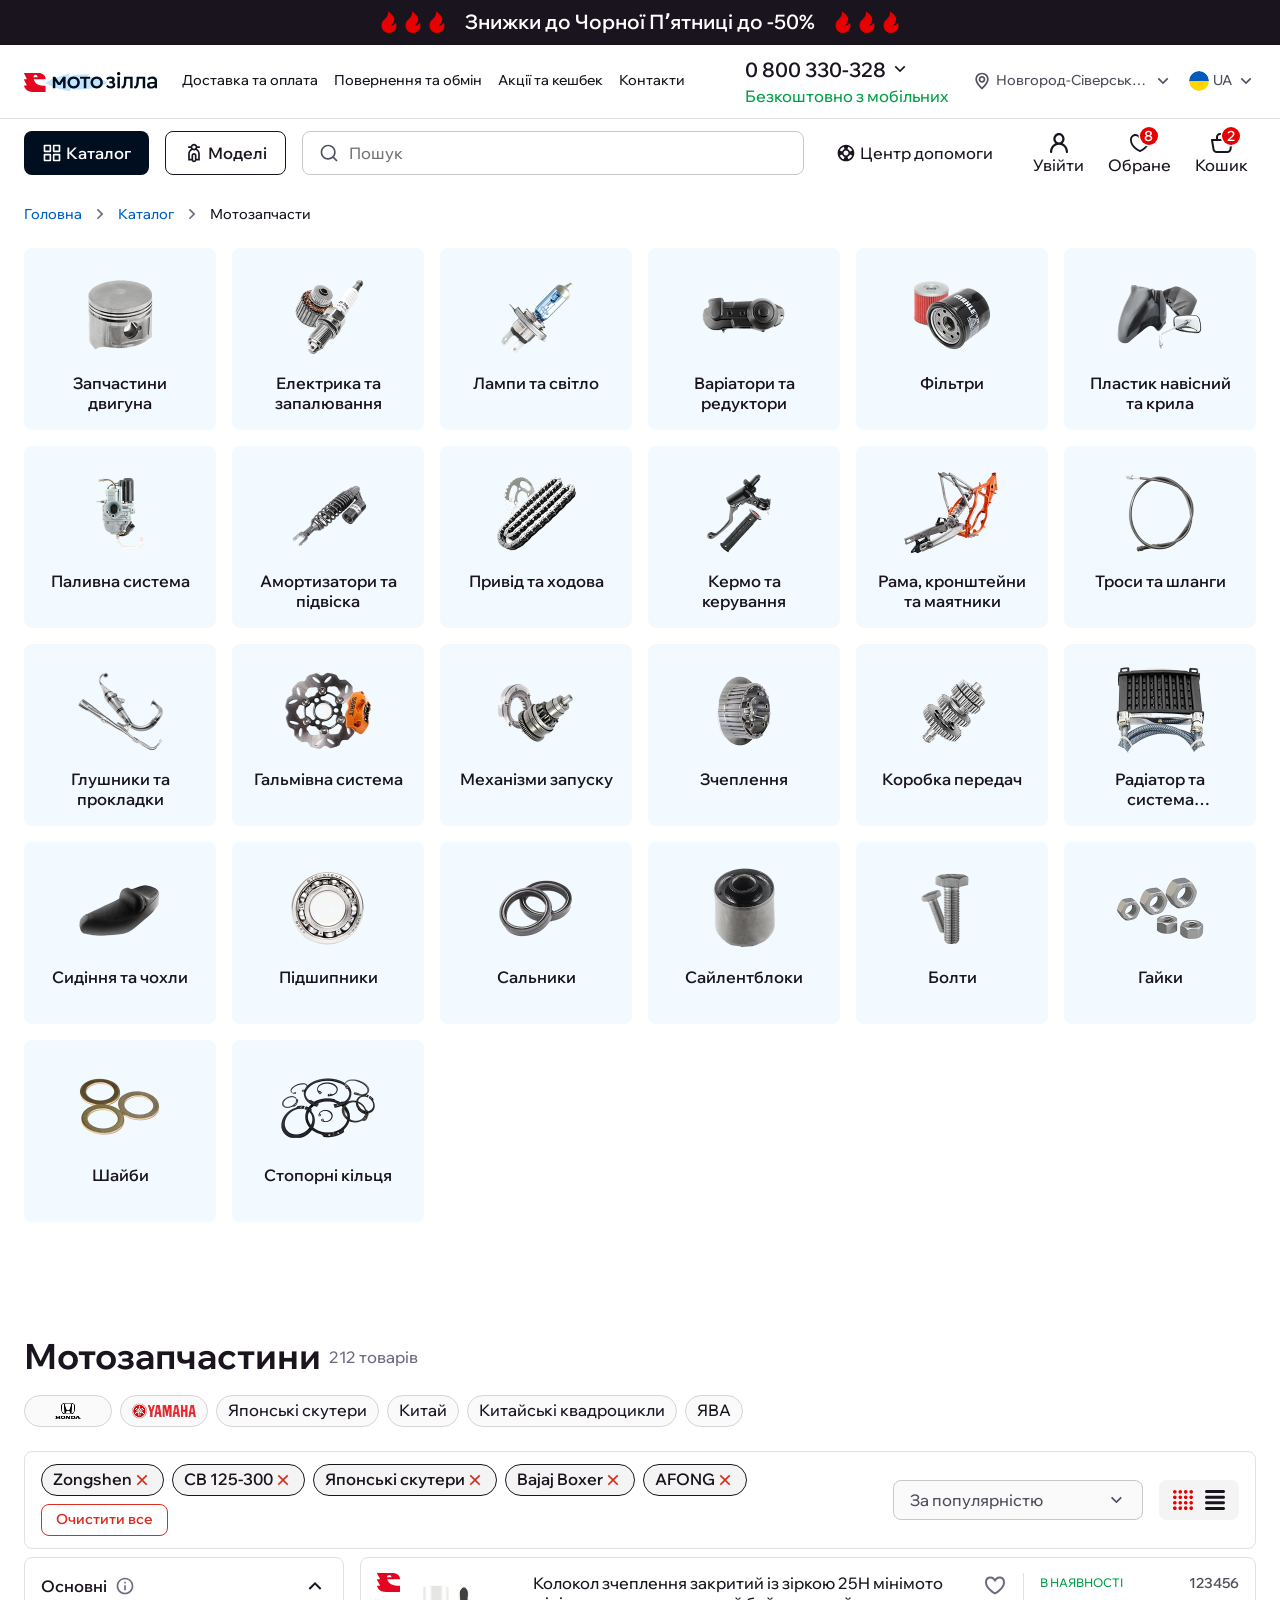
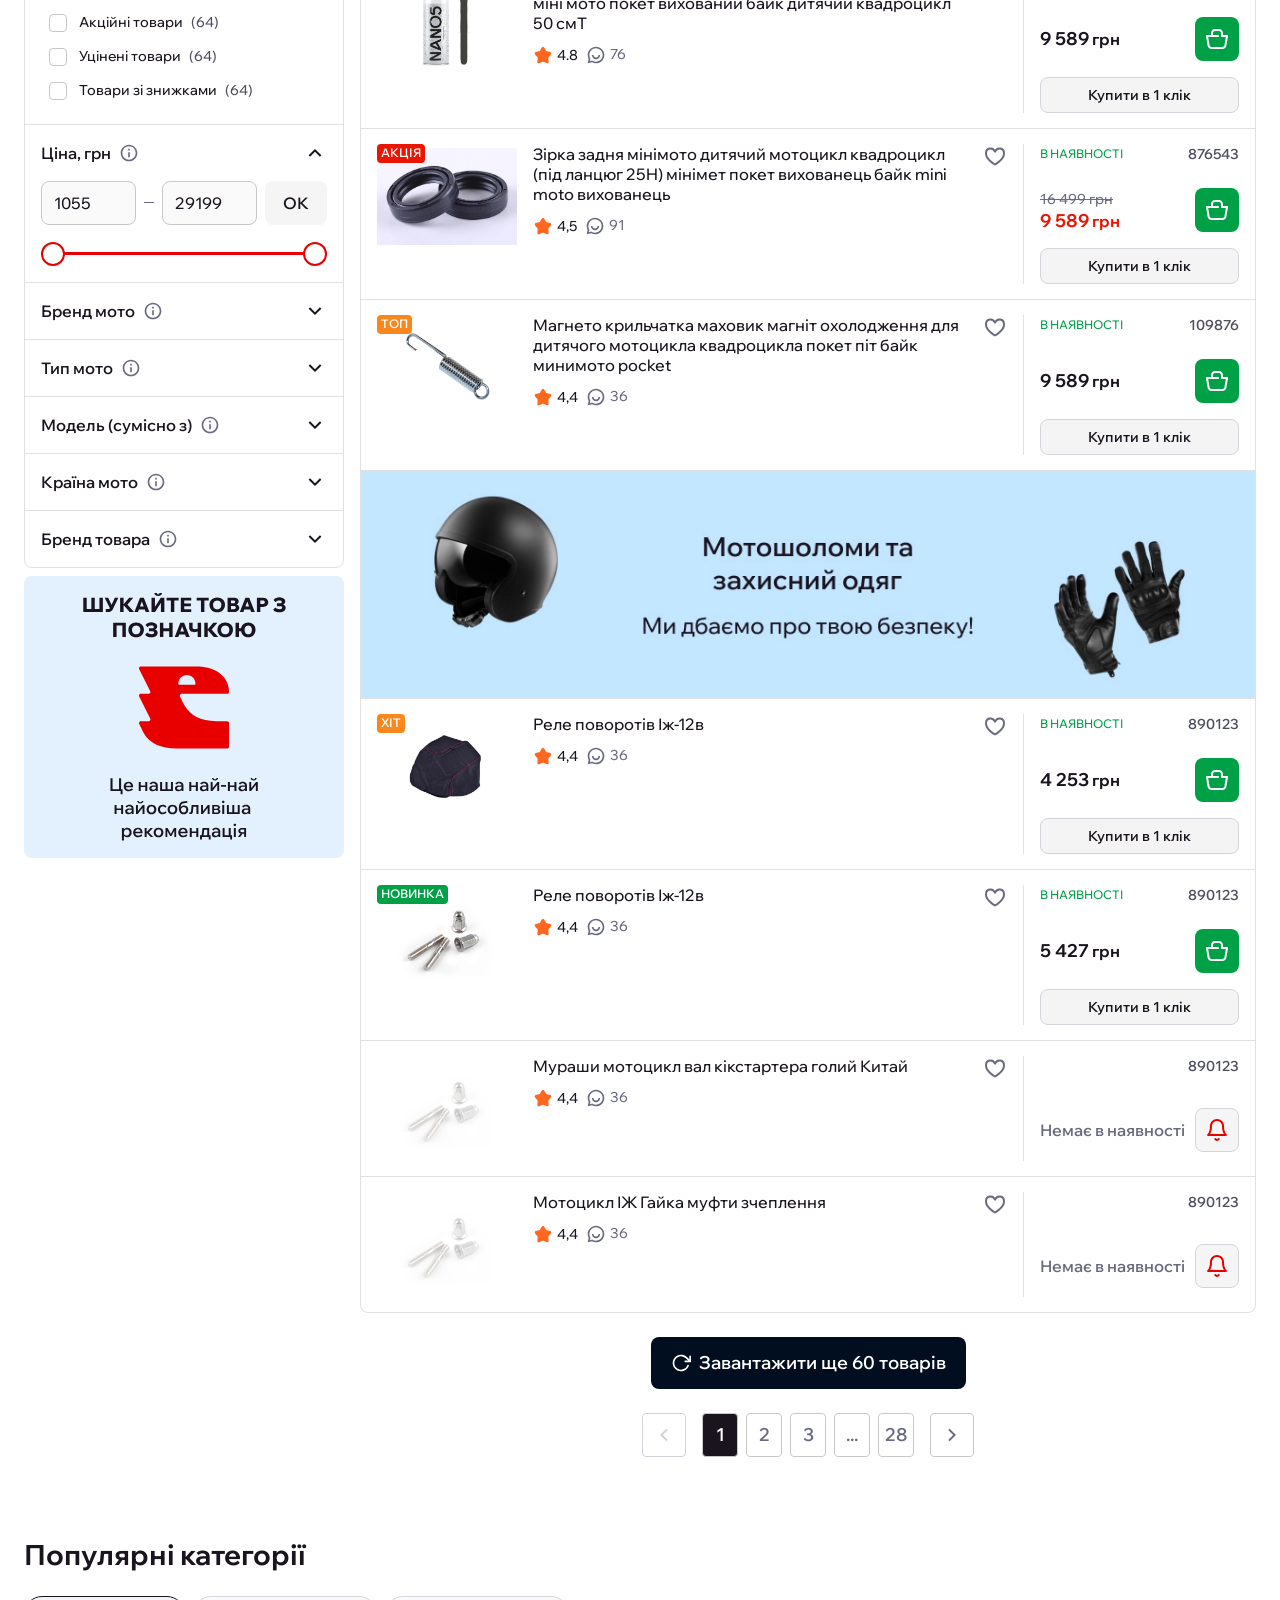
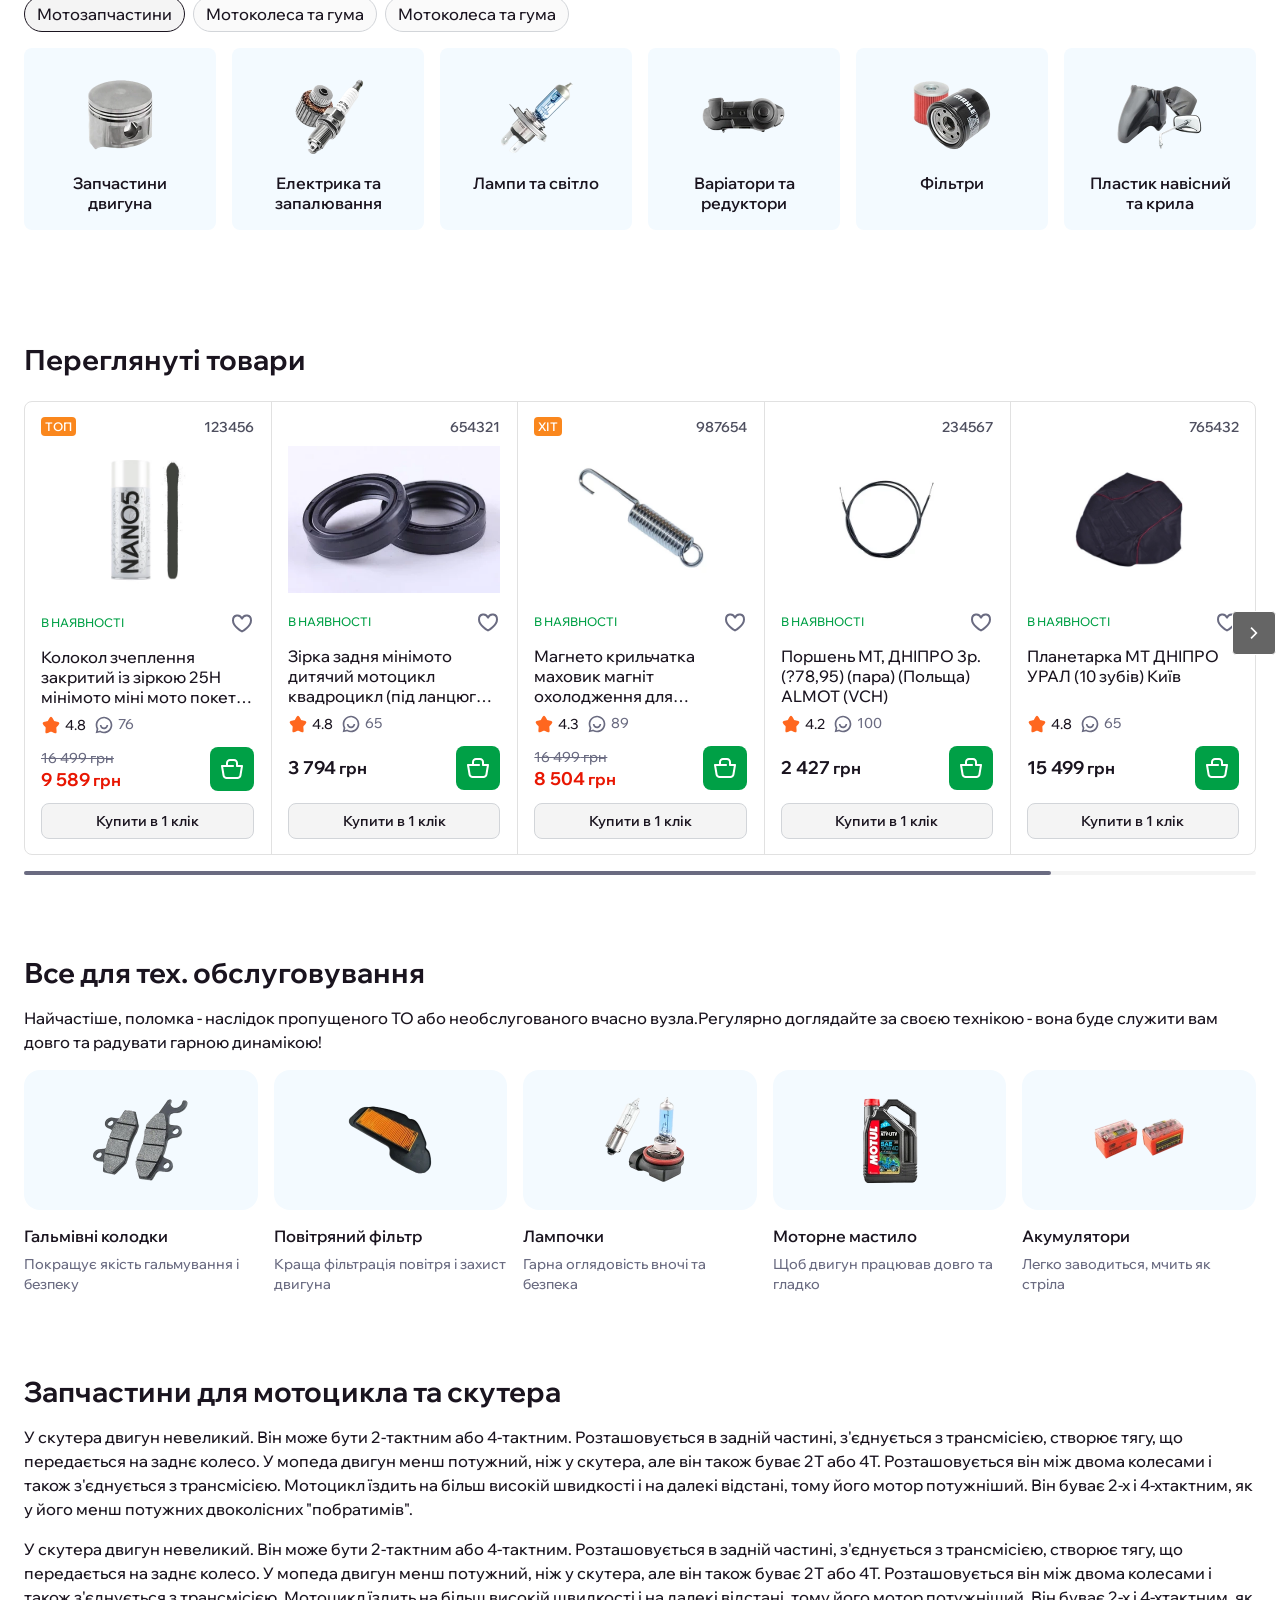
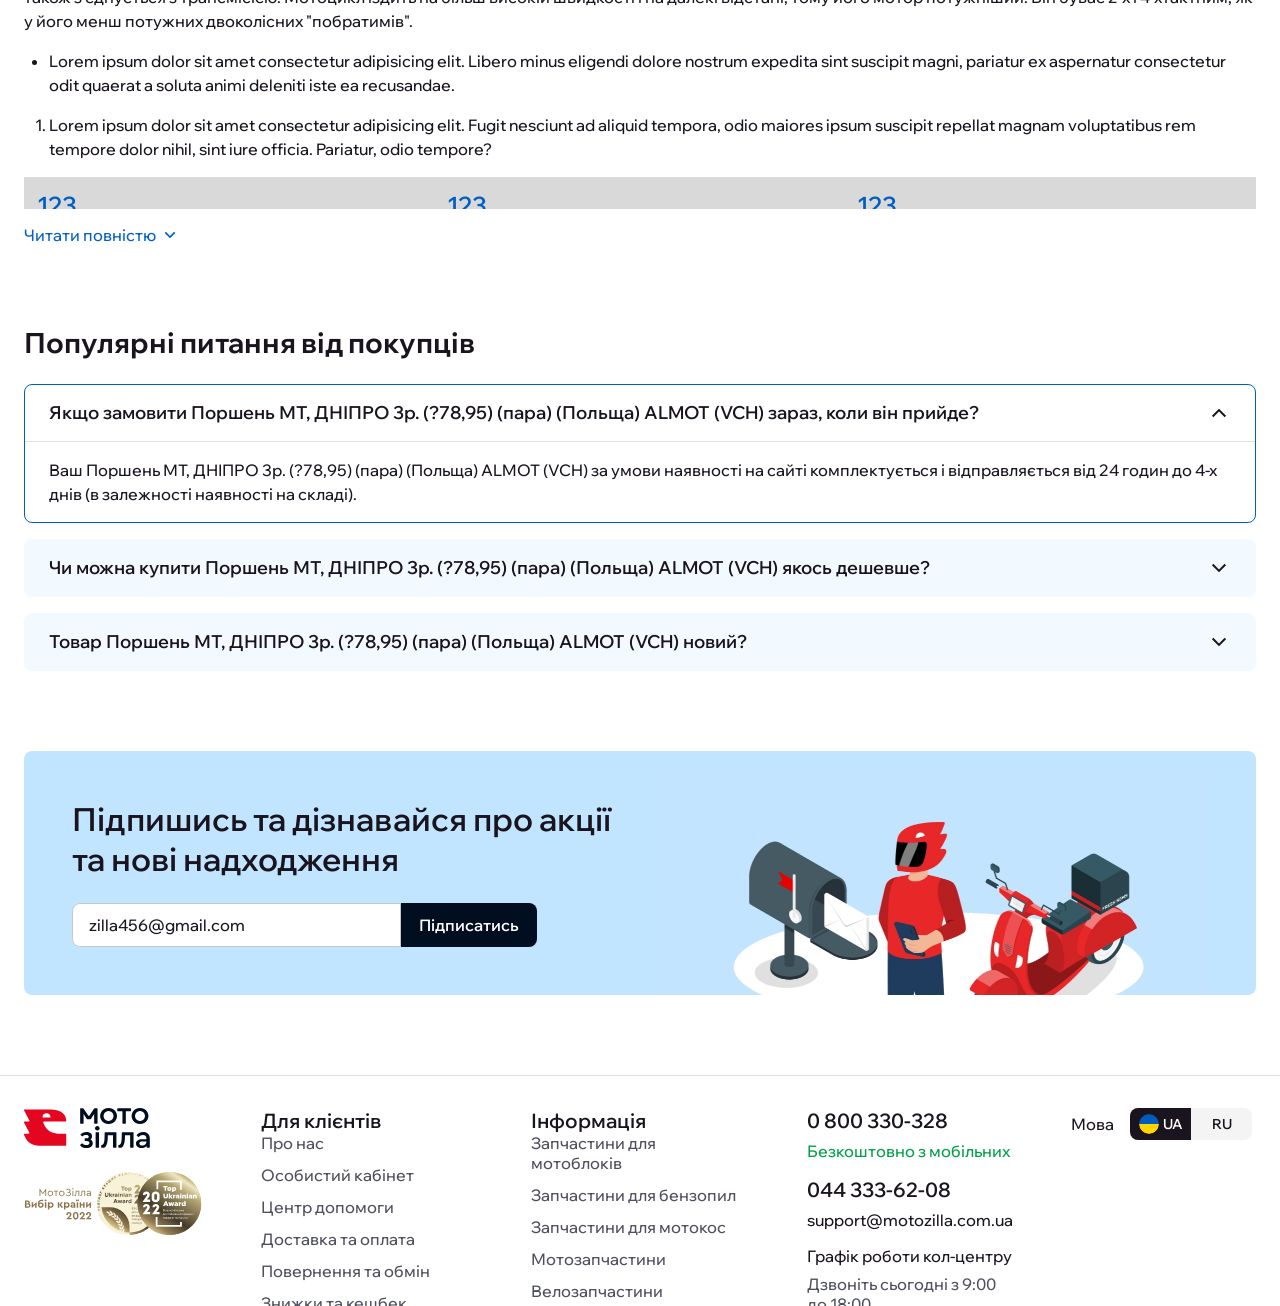
==== catalog-cards-row.html @ 622f04cb "add page catalor and index" ====
<!doctype html>
<html lang="en">
	<head>
		<meta charset="UTF-8">
		<meta name="viewport" content="width=device-width, initial-scale=1.0">
		<link rel="preload" href="./assets/fonts/WixMadeforDisplay-SemiBold.woff2" as="font" type="font/woff2">
		<link rel="preload" href="./assets/fonts/WixMadeforDisplay-Medium.woff2" as="font" type="font/woff2">
		<link rel="preload" href="./assets/fonts/WixMadeforDisplay-Bold.woff2" as="font" type="font/woff2">
		<link rel="shortcut icon" href="./assets/img/favicon.ico">
		<title>catalog</title>
		<script defer src="./js/popper.min.js"></script>
		<script defer src="./js/tippy-bundle.umd.min.js"></script>
		<script defer src="./js/app.min.js?v=1778833277019"></script>
		<link rel="stylesheet" href="./css/app.min.css?v=1778833277019">
	</head>
	<body>
		<div class="wrapper">
			<div class="top-info" style="background-color: #1a141f; color: #fff;">
				<a href="#" class="top-info__link">
					<span class="top-info__icons">
						<svg width="24" height="24" viewbox="0 0 24 24" fill="none" xmlns="http://www.w3.org/2000/svg">
							<path d="M12.0003 23C10.4975 22.9999 9.02934 22.5483 7.78624 21.7037C6.54315 20.8592 5.58244 19.6606 5.02868 18.2635C4.47493 16.8664 4.35367 15.3352 4.68062 13.8683C5.00757 12.4015 5.76766 11.0667 6.86234 10.037C8.20434 8.774 11.5003 6.5 11.0003 1.5C17.0003 5.5 20.0003 9.5 14.0003 15.5C15.0003 15.5 16.5003 15.5 19.0003 13.03C19.2703 13.803 19.5003 14.634 19.5003 15.5C19.5003 17.4891 18.7102 19.3968 17.3036 20.8033C15.8971 22.2098 13.9895 23 12.0003 23Z" fill="#E80000"></path>
						</svg>
						<svg width="24" height="24" viewbox="0 0 24 24" fill="none" xmlns="http://www.w3.org/2000/svg">
							<path d="M12.0003 23C10.4975 22.9999 9.02934 22.5483 7.78624 21.7037C6.54315 20.8592 5.58244 19.6606 5.02868 18.2635C4.47493 16.8664 4.35367 15.3352 4.68062 13.8683C5.00757 12.4015 5.76766 11.0667 6.86234 10.037C8.20434 8.774 11.5003 6.5 11.0003 1.5C17.0003 5.5 20.0003 9.5 14.0003 15.5C15.0003 15.5 16.5003 15.5 19.0003 13.03C19.2703 13.803 19.5003 14.634 19.5003 15.5C19.5003 17.4891 18.7102 19.3968 17.3036 20.8033C15.8971 22.2098 13.9895 23 12.0003 23Z" fill="#E80000"></path>
						</svg>
						<svg width="24" height="24" viewbox="0 0 24 24" fill="none" xmlns="http://www.w3.org/2000/svg">
							<path d="M12.0003 23C10.4975 22.9999 9.02934 22.5483 7.78624 21.7037C6.54315 20.8592 5.58244 19.6606 5.02868 18.2635C4.47493 16.8664 4.35367 15.3352 4.68062 13.8683C5.00757 12.4015 5.76766 11.0667 6.86234 10.037C8.20434 8.774 11.5003 6.5 11.0003 1.5C17.0003 5.5 20.0003 9.5 14.0003 15.5C15.0003 15.5 16.5003 15.5 19.0003 13.03C19.2703 13.803 19.5003 14.634 19.5003 15.5C19.5003 17.4891 18.7102 19.3968 17.3036 20.8033C15.8971 22.2098 13.9895 23 12.0003 23Z" fill="#E80000"></path>
						</svg>
					</span>
					<span>Знижки до Чорної Пʼятниці до -50%</span>
					<span class="top-info__icons top-info__icons--last">
						<svg width="24" height="24" viewbox="0 0 24 24" fill="none" xmlns="http://www.w3.org/2000/svg">
							<path d="M12.0003 23C10.4975 22.9999 9.02934 22.5483 7.78624 21.7037C6.54315 20.8592 5.58244 19.6606 5.02868 18.2635C4.47493 16.8664 4.35367 15.3352 4.68062 13.8683C5.00757 12.4015 5.76766 11.0667 6.86234 10.037C8.20434 8.774 11.5003 6.5 11.0003 1.5C17.0003 5.5 20.0003 9.5 14.0003 15.5C15.0003 15.5 16.5003 15.5 19.0003 13.03C19.2703 13.803 19.5003 14.634 19.5003 15.5C19.5003 17.4891 18.7102 19.3968 17.3036 20.8033C15.8971 22.2098 13.9895 23 12.0003 23Z" fill="#E80000"></path>
						</svg>
						<svg width="24" height="24" viewbox="0 0 24 24" fill="none" xmlns="http://www.w3.org/2000/svg">
							<path d="M12.0003 23C10.4975 22.9999 9.02934 22.5483 7.78624 21.7037C6.54315 20.8592 5.58244 19.6606 5.02868 18.2635C4.47493 16.8664 4.35367 15.3352 4.68062 13.8683C5.00757 12.4015 5.76766 11.0667 6.86234 10.037C8.20434 8.774 11.5003 6.5 11.0003 1.5C17.0003 5.5 20.0003 9.5 14.0003 15.5C15.0003 15.5 16.5003 15.5 19.0003 13.03C19.2703 13.803 19.5003 14.634 19.5003 15.5C19.5003 17.4891 18.7102 19.3968 17.3036 20.8033C15.8971 22.2098 13.9895 23 12.0003 23Z" fill="#E80000"></path>
						</svg>
						<svg width="24" height="24" viewbox="0 0 24 24" fill="none" xmlns="http://www.w3.org/2000/svg">
							<path d="M12.0003 23C10.4975 22.9999 9.02934 22.5483 7.78624 21.7037C6.54315 20.8592 5.58244 19.6606 5.02868 18.2635C4.47493 16.8664 4.35367 15.3352 4.68062 13.8683C5.00757 12.4015 5.76766 11.0667 6.86234 10.037C8.20434 8.774 11.5003 6.5 11.0003 1.5C17.0003 5.5 20.0003 9.5 14.0003 15.5C15.0003 15.5 16.5003 15.5 19.0003 13.03C19.2703 13.803 19.5003 14.634 19.5003 15.5C19.5003 17.4891 18.7102 19.3968 17.3036 20.8033C15.8971 22.2098 13.9895 23 12.0003 23Z" fill="#E80000"></path>
						</svg>
					</span>
				</a>
			</div>
			<header class="header" data-sticky-parent="">
				<div class="header__top">
					<div class="header__container">
						<button type="button" class="header__burger" data-menu="menu" data-menu-click="">
							<svg width="24" height="24" viewbox="0 0 24 24" fill="none" xmlns="http://www.w3.org/2000/svg">
								<path d="M3 4H21V6H3V4ZM3 11H21V13H3V11ZM3 18H21V20H3V18Z" fill="currentColor"></path>
							</svg>
						</button>
						<a href="#" class="header__logo">
							<picture>
								<source srcset="./assets/img/Logo-MZ.svg" media="(max-width: 991.98px)">
								<img src="./assets/img/logo.svg" alt="logo">
							</picture>
						</a>
						<div class="header__menu menu">
							<nav class="menu__body">
								<ul class="menu__list">
									<li class="menu__item">
										<a href="#" class="menu__link">Доставка та оплата</a>
									</li>
									<li class="menu__item">
										<a href="#" class="menu__link">Повернення та обмін</a>
									</li>
									<li class="menu__item">
										<a href="#" class="menu__link">Акції та кешбек</a>
									</li>
									<li class="menu__item">
										<a href="#" class="menu__link">Контакти</a>
									</li>
								</ul>
							</nav>
							<div class="menu__phone phone-block" data-drop-block="">
								<div class="phone-block__top">
									<div class="phone-block__head">
										<a href="tel:0800330328" class="phone-block__phone">
											<span>0 800 330-328</span>
										</a>
										<button type="button" class="phone-block__arrow" data-drop-toggle="">
											<svg width="20" height="20" viewbox="0 0 20 20" fill="none" xmlns="http://www.w3.org/2000/svg">
												<path d="M15.3027 8.03027L9.99902 13.333L4.69531 8.03027L5.87402 6.85156L9.99902 10.9766L14.124 6.85156L15.3027 8.03027Z" fill="currentColor"></path>
											</svg>
										</button>
									</div>
									<div class="phone-block__info">Безкоштовно з мобільних</div>
								</div>
								<div class="phone-block__drop">
									<div class="phone-block__time">
										<span>Дзвоніть сьогодні</span>
										<span>з 9:00 до 18:00</span>
									</div>
									<div class="phone-block__contacts">
										<a href="tel:0443336208" class="phone-block__tel">044 333-62-08</a>
										<a href="mailto:support@motozilla.com.ua" class="phone-block__link">support@motozilla.com.ua</a>
									</div>
								</div>
							</div>
							<div class="menu__actions">
								<button data-fls-popup-link="popup-city" type="button" class="menu__city">
									<span class="menu__city-icon">
										<svg width="20" height="20" viewbox="0 0 20 20" fill="none" xmlns="http://www.w3.org/2000/svg">
											<path d="M10.0007 1.66663C8.23254 1.66663 6.53685 2.36901 5.28661 3.61925C4.03636 4.86949 3.33398 6.56518 3.33398 8.33329C3.33398 12.8333 9.20898 17.9166 9.45898 18.1333C9.60993 18.2624 9.80202 18.3333 10.0007 18.3333C10.1993 18.3333 10.3914 18.2624 10.5423 18.1333C10.834 17.9166 16.6673 12.8333 16.6673 8.33329C16.6673 6.56518 15.9649 4.86949 14.7147 3.61925C13.4645 2.36901 11.7688 1.66663 10.0007 1.66663ZM10.0007 16.375C8.22565 14.7083 5.00065 11.1166 5.00065 8.33329C5.00065 7.00721 5.52744 5.73544 6.46512 4.79776C7.4028 3.86008 8.67457 3.33329 10.0007 3.33329C11.3267 3.33329 12.5985 3.86008 13.5362 4.79776C14.4739 5.73544 15.0007 7.00721 15.0007 8.33329C15.0007 11.1166 11.7757 14.7166 10.0007 16.375ZM10.0007 4.99996C9.34138 4.99996 8.69691 5.19546 8.14875 5.56173C7.60059 5.928 7.17334 6.44859 6.92105 7.05768C6.66876 7.66677 6.60275 8.33699 6.73137 8.98359C6.85998 9.6302 7.17745 10.2241 7.64363 10.6903C8.1098 11.1565 8.70375 11.474 9.35035 11.6026C9.99695 11.7312 10.6672 11.6652 11.2763 11.4129C11.8853 11.1606 12.4059 10.7334 12.7722 10.1852C13.1385 9.63703 13.334 8.99256 13.334 8.33329C13.334 7.44924 12.9828 6.60139 12.3577 5.97627C11.7326 5.35115 10.8847 4.99996 10.0007 4.99996ZM10.0007 9.99996C9.67102 9.99996 9.34878 9.90221 9.0747 9.71908C8.80062 9.53594 8.587 9.27564 8.46085 8.9711C8.33471 8.66655 8.3017 8.33144 8.36601 8.00814C8.43032 7.68484 8.58905 7.38787 8.82214 7.15478C9.05523 6.92169 9.3522 6.76296 9.6755 6.69865C9.9988 6.63434 10.3339 6.66735 10.6385 6.79349C10.943 6.91964 11.2033 7.13326 11.3864 7.40734C11.5696 7.68142 11.6673 8.00366 11.6673 8.33329C11.6673 8.77532 11.4917 9.19924 11.1792 9.5118C10.8666 9.82436 10.4427 9.99996 10.0007 9.99996Z" fill="currentColor"></path>
										</svg>
									</span>
									<span class="menu__city-name">Новгород-Сіверський</span>
									<span class="menu__city-arrow">
										<svg width="20" height="20" viewbox="0 0 20 20" fill="none" xmlns="http://www.w3.org/2000/svg">
											<path d="M15.3027 8.03027L9.99902 13.333L4.69531 8.03027L5.87402 6.85156L9.99902 10.9766L14.124 6.85156L15.3027 8.03027Z" fill="currentColor"></path>
										</svg>
									</span>
								</button>
								<div class="menu__lang lang-drop" data-drop-block="">
									<button type="button" class="lang-drop__current" data-drop-toggle="">
										<span class="lang-drop__current-icon">
											<img src="./assets/img/icons/ua.svg" alt="Image" loading="lazy">
										</span>
										<span class="lang-drop__current-text">UA</span>
										<span class="lang-drop__current-arrow">
											<svg width="20" height="20" viewbox="0 0 20 20" fill="none" xmlns="http://www.w3.org/2000/svg">
												<path d="M15.3027 8.03027L9.99902 13.333L4.69531 8.03027L5.87402 6.85156L9.99902 10.9766L14.124 6.85156L15.3027 8.03027Z" fill="currentColor"></path>
											</svg>
										</span>
									</button>
									<div class="lang-drop__list">
										<span class="lang-drop__link">UA</span>
										<a href="#" class="lang-drop__link">RU</a>
									</div>
								</div>
							</div>
						</div>
						<button data-fls-popup-link="popup-help" type="button" class="header__communication">
							<svg width="24" height="24" viewbox="0 0 24 24" fill="none" xmlns="http://www.w3.org/2000/svg">
								<path d="M9.366 10.682C10.3043 12.3305 11.6695 13.6957 13.318 14.634L14.202 13.396C14.3442 13.1969 14.5544 13.0569 14.7928 13.0023C15.0313 12.9478 15.2814 12.9825 15.496 13.1C16.9103 13.8729 18.4722 14.3378 20.079 14.464C20.3298 14.4839 20.5638 14.5975 20.7345 14.7823C20.9052 14.9671 21 15.2094 21 15.461V19.923C21.0001 20.1706 20.9083 20.4094 20.7424 20.5932C20.5765 20.777 20.3483 20.8927 20.102 20.918C19.572 20.973 19.038 21 18.5 21C9.94 21 3 14.06 3 5.5C3 4.962 3.027 4.428 3.082 3.898C3.10725 3.6517 3.22298 3.42352 3.40679 3.25763C3.5906 3.09175 3.82941 2.99995 4.077 3H8.539C8.79056 2.99997 9.0329 3.09475 9.21768 3.26545C9.40247 3.43615 9.51613 3.67022 9.536 3.921C9.66222 5.52779 10.1271 7.08968 10.9 8.504C11.0175 8.71856 11.0522 8.96874 10.9977 9.2072C10.9431 9.44565 10.8031 9.65584 10.604 9.798L9.366 10.682V10.682ZM6.844 10.025L8.744 8.668C8.20478 7.50409 7.83535 6.26884 7.647 5H5.01C5.004 5.166 5.001 5.333 5.001 5.5C5 12.956 11.044 19 18.5 19C18.667 19 18.834 18.997 19 18.99V16.353C17.7312 16.1646 16.4959 15.7952 15.332 15.256L13.975 17.156C13.4287 16.9437 12.898 16.6931 12.387 16.406L12.329 16.373C10.3676 15.2567 8.74328 13.6324 7.627 11.671L7.594 11.613C7.30691 11.102 7.05628 10.5713 6.844 10.025V10.025Z" fill="currentColor"></path>
							</svg>
						</button>
					</div>
				</div>
				<div class="header__body" data-sticky-block="" data-sticky-class="header-sticky" data-header-offset="">
					<div class="header__container">
						<div class="header__btns">
							<button type="button" class="header__catalog" data-menu="catalog" data-menu-click="">
								<svg width="20" height="20" viewbox="0 0 20 20" fill="none" xmlns="http://www.w3.org/2000/svg">
									<path fill-rule="evenodd" clip-rule="evenodd" d="M2.49935 1.66663C2.03911 1.66663 1.66602 2.03972 1.66602 2.49996V8.33329C1.66602 8.79353 2.03911 9.16663 2.49935 9.16663H8.33268C8.79292 9.16663 9.16602 8.79353 9.16602 8.33329V2.49996C9.16602 2.03972 8.79292 1.66663 8.33268 1.66663H2.49935ZM3.33268 7.49996V3.33329H7.49935V7.49996H3.33268ZM11.666 1.66663C11.2058 1.66663 10.8327 2.03972 10.8327 2.49996V8.33329C10.8327 8.79353 11.2058 9.16663 11.666 9.16663H17.4993C17.9596 9.16663 18.3327 8.79353 18.3327 8.33329V2.49996C18.3327 2.03972 17.9596 1.66663 17.4993 1.66663H11.666ZM12.4993 7.49996V3.33329H16.666V7.49996H12.4993ZM10.8327 11.6666C10.8327 11.2064 11.2058 10.8333 11.666 10.8333H17.4993C17.9596 10.8333 18.3327 11.2064 18.3327 11.6666V17.5C18.3327 17.9602 17.9596 18.3333 17.4993 18.3333H11.666C11.2058 18.3333 10.8327 17.9602 10.8327 17.5V11.6666ZM12.4993 12.5V16.6666H16.666V12.5H12.4993ZM2.49935 10.8333C2.03911 10.8333 1.66602 11.2064 1.66602 11.6666V17.5C1.66602 17.9602 2.03911 18.3333 2.49935 18.3333H8.33268C8.79292 18.3333 9.16602 17.9602 9.16602 17.5V11.6666C9.16602 11.2064 8.79292 10.8333 8.33268 10.8333H2.49935ZM3.33268 16.6666V12.5H7.49935V16.6666H3.33268Z" fill="currentColor"></path>
								</svg>
								<span>Каталог</span>
							</button>
							<button type="button" class="header__models" data-menu="models" data-menu-click="">
								<svg width="20" height="20" viewbox="0 0 20 20" fill="none" xmlns="http://www.w3.org/2000/svg">
									<path d="M12.916 5.78087C13.8031 6.29272 14.5397 7.02917 15.0517 7.91612C15.5637 8.80307 15.8331 9.80924 15.8327 10.8334V17.5H12.3577C12.1855 17.988 11.8662 18.4105 11.4438 18.7094C11.0215 19.0082 10.5168 19.1687 9.99935 19.1687C9.48192 19.1687 8.97723 19.0082 8.55485 18.7094C8.13247 18.4105 7.81318 17.988 7.64102 17.5H4.16602V10.8334C4.16564 9.80924 4.43501 8.80307 4.94703 7.91612C5.45904 7.02917 6.19563 6.29272 7.08268 5.78087C6.94575 5.53493 6.84074 5.27254 6.77018 5.00004H4.16602V3.33337H6.77102C6.95638 2.61817 7.37399 1.98477 7.9583 1.5326C8.5426 1.08043 9.26052 0.835083 9.99935 0.835083C10.7382 0.835083 11.4561 1.08043 12.0404 1.5326C12.6247 1.98477 13.0423 2.61817 13.2277 3.33337H15.8327V5.00004H13.2277C13.1568 5.27504 13.051 5.53754 12.9169 5.78087H12.916ZM11.7052 7.03087C11.206 7.3292 10.6227 7.50004 9.99935 7.50004C9.39875 7.50094 8.80918 7.33879 8.29352 7.03087C7.56039 7.35996 6.93804 7.89399 6.50144 8.56863C6.06483 9.24328 5.83259 10.0298 5.83268 10.8334V15.8334H7.49935V12.5C7.49935 11.837 7.76274 11.2011 8.23158 10.7323C8.70042 10.2634 9.33631 10 9.99935 10C10.6624 10 11.2983 10.2634 11.7671 10.7323C12.236 11.2011 12.4993 11.837 12.4993 12.5V15.8334H14.166V10.8334C14.1661 10.0298 13.9339 9.24328 13.4973 8.56863C13.0607 7.89399 12.4383 7.35996 11.7052 7.03087ZM9.99935 11.6667C9.77834 11.6667 9.56637 11.7545 9.41009 11.9108C9.25381 12.0671 9.16602 12.279 9.16602 12.5V16.6667C9.16602 16.8877 9.25381 17.0997 9.41009 17.256C9.56637 17.4122 9.77834 17.5 9.99935 17.5C10.2204 17.5 10.4323 17.4122 10.5886 17.256C10.7449 17.0997 10.8327 16.8877 10.8327 16.6667V12.5C10.8327 12.279 10.7449 12.0671 10.5886 11.9108C10.4323 11.7545 10.2204 11.6667 9.99935 11.6667ZM9.99935 5.83337C10.4414 5.83337 10.8653 5.65778 11.1779 5.34521C11.4904 5.03265 11.666 4.60873 11.666 4.1667C11.666 3.72468 11.4904 3.30075 11.1779 2.98819C10.8653 2.67563 10.4414 2.50004 9.99935 2.50004C9.55732 2.50004 9.1334 2.67563 8.82084 2.98819C8.50828 3.30075 8.33268 3.72468 8.33268 4.1667C8.33268 4.60873 8.50828 5.03265 8.82084 5.34521C9.1334 5.65778 9.55732 5.83337 9.99935 5.83337Z" fill="currentColor"></path>
								</svg>
								<span>Моделі</span>
							</button>
						</div>
						<div class="header__search">
							<input autocomplete="off" type="text" name="search" placeholder="Пошук" class="header__search-input">
						</div>
						<a href="#" class="header__help">
							<svg width="20" height="20" viewbox="0 0 20 20" fill="none" xmlns="http://www.w3.org/2000/svg">
								<path d="M9.99935 1.66663C5.39935 1.66663 1.66602 5.39996 1.66602 9.99996C1.66602 14.6 5.39935 18.3333 9.99935 18.3333C14.5993 18.3333 18.3327 14.6 18.3327 9.99996C18.3327 5.39996 14.5993 1.66663 9.99935 1.66663ZM16.216 7.59996L13.8993 8.55829C13.6906 7.99673 13.3628 7.48699 12.9385 7.06408C12.5141 6.64117 12.0033 6.31511 11.441 6.10829L12.3993 3.79163C14.1493 4.45829 15.541 5.84996 16.216 7.59996ZM9.99935 12.5C8.61602 12.5 7.49935 11.3833 7.49935 9.99996C7.49935 8.61663 8.61602 7.49996 9.99935 7.49996C11.3827 7.49996 12.4993 8.61663 12.4993 9.99996C12.4993 11.3833 11.3827 12.5 9.99935 12.5ZM7.60768 3.78329L8.58268 6.09996C8.01378 6.30728 7.4969 6.63611 7.06802 7.06355C6.63915 7.49098 6.30858 8.00675 6.09935 8.57496L3.78268 7.60829C4.11684 6.73842 4.62999 5.94844 5.28891 5.28952C5.94783 4.6306 6.73781 4.11745 7.60768 3.78329ZM3.78268 12.3916L6.09935 11.4333C6.30713 12 6.63632 12.5144 7.06386 12.9405C7.49139 13.3666 8.00693 13.6941 8.57435 13.9L7.59935 16.2166C6.73133 15.8809 5.94325 15.3672 5.28589 14.7084C4.62853 14.0496 4.11647 13.2604 3.78268 12.3916ZM12.3993 16.2166L11.441 13.9C12.0059 13.6907 12.5184 13.3608 12.943 12.9334C13.3675 12.506 13.6939 11.9913 13.8993 11.425L16.216 12.4C15.8808 13.2669 15.3681 14.0542 14.7108 14.7114C14.0536 15.3687 13.2663 15.8814 12.3993 16.2166Z" fill="currentColor"></path>
							</svg>
							<span>Центр допомоги</span>
						</a>
						<div class="header__actions">
							<button data-fls-popup-link="popup-login" type="button" class="header__action">
								<span class="header__action-icon">
									<svg width="24" height="24" viewbox="0 0 24 24" fill="none" xmlns="http://www.w3.org/2000/svg">
										<path d="M15.6563 12.2588C16.2565 11.7155 16.738 11.0434 17.068 10.2883C17.398 9.53313 17.5688 8.7126 17.5688 7.88235C17.5688 6.32226 16.9761 4.82606 15.9212 3.7229C14.8663 2.61975 13.4356 2 11.9438 2C10.4519 2 9.02117 2.61975 7.96627 3.7229C6.91138 4.82606 6.31875 6.32226 6.31875 7.88235C6.3257 8.71716 6.50524 9.54051 6.84506 10.2959C7.18489 11.0514 7.67695 11.721 8.2875 12.2588C6.71266 13.0046 5.37652 14.2089 4.43885 15.7277C3.50118 17.2465 3.00166 19.0157 3 20.8235C3 21.1355 3.11853 21.4348 3.3295 21.6554C3.54048 21.8761 3.82663 22 4.125 22C4.42337 22 4.70952 21.8761 4.9205 21.6554C5.13147 21.4348 5.25 21.1355 5.25 20.8235C5.25 18.9514 5.96116 17.156 7.22703 15.8322C8.4929 14.5084 10.2098 13.7647 12 13.7647C13.7902 13.7647 15.5071 14.5084 16.773 15.8322C18.0388 17.156 18.75 18.9514 18.75 20.8235C18.75 21.1355 18.8685 21.4348 19.0795 21.6554C19.2905 21.8761 19.5766 22 19.875 22C20.1734 22 20.4595 21.8761 20.6705 21.6554C20.8815 21.4348 21 21.1355 21 20.8235C20.9935 19.0092 20.4856 17.2355 19.5375 15.716C18.5895 14.1965 17.2416 12.9959 15.6563 12.2588ZM11.9438 11.4118C11.2762 11.4118 10.6237 11.2048 10.0687 10.817C9.51368 10.4291 9.0811 9.87792 8.82566 9.233C8.57021 8.58809 8.50337 7.87844 8.6336 7.1938C8.76382 6.50916 9.08526 5.88028 9.55726 5.38668C10.0293 4.89309 10.6306 4.55694 11.2853 4.42076C11.94 4.28457 12.6186 4.35447 13.2353 4.6216C13.852 4.88873 14.3791 5.34111 14.75 5.92152C15.1208 6.50193 15.3188 7.1843 15.3188 7.88235C15.3188 8.81841 14.9632 9.71613 14.3302 10.378C13.6973 11.0399 12.8389 11.4118 11.9438 11.4118Z" fill="currentColor"></path>
									</svg>
								</span>
								<span class="header__action-text">Увійти</span>
							</button>
							<button data-fls-popup-link="popup-fav-empty" type="button" class="header__action">
								<span class="header__action-icon">
									<svg width="24" height="24" viewbox="0 0 24 24" fill="none" xmlns="http://www.w3.org/2000/svg">
										<path d="M16.5459 3C17.9924 3.00012 19.3795 3.59915 20.4023 4.66504C21.4252 5.73103 22 7.17705 22 8.68457C21.9999 12.8983 19.4723 15.9835 17.1133 17.9492C15.7765 19.055 14.3181 19.9908 12.7686 20.7363C12.2749 20.9722 12.1027 21 12 21C11.7128 20.9811 11.4912 20.8604 11.2295 20.7363C9.67922 19.9913 8.21974 19.0556 6.88281 17.9492C4.52472 15.9835 2.00014 12.8992 2 8.68457C2 7.17705 2.57477 5.73103 3.59766 4.66504C4.62048 3.59915 6.00763 3.00012 7.4541 3C8.34232 3.00241 9.21771 3.22458 10.0078 3.64746C10.7978 4.07031 11.4807 4.68179 12 5.43262C12.5193 4.68179 13.2022 4.07031 13.9922 3.64746C14.7823 3.22458 15.6577 3.00241 16.5459 3ZM16.5459 4.89453C14.7668 4.89453 13.2252 6.21771 12.8906 7.92676C12.8488 8.14073 12.7374 8.33349 12.5752 8.47168C12.4129 8.60984 12.2096 8.68555 12 8.68555C11.7904 8.68555 11.5871 8.60984 11.4248 8.47168C11.2626 8.33349 11.1512 8.14073 11.1094 7.92676C10.7748 6.21771 9.23319 4.89453 7.4541 4.89453C6.48984 4.89465 5.56466 5.29433 4.88281 6.00488C4.20107 6.71551 3.81836 7.6797 3.81836 8.68457C3.8185 12.0494 5.83506 14.649 8.01953 16.4717C9.24394 17.4836 10.5803 18.3389 12 19.0195C13.4189 18.3382 14.7553 17.4832 15.9795 16.4717C18.1639 14.6471 20.1815 12.0484 20.1816 8.68457C20.1816 7.6797 19.7989 6.71551 19.1172 6.00488C18.4353 5.29433 17.5102 4.89465 16.5459 4.89453Z" fill="currentColor"></path>
									</svg>
									<span class="header__action-count">8</span>
								</span>
								<span class="header__action-text">Обране</span>
							</button>
							<button data-fls-popup-link="popup-cart" type="button" class="header__action">
								<span class="header__action-icon">
									<svg width="24" height="24" viewbox="0 0 24 24" fill="none" xmlns="http://www.w3.org/2000/svg">
										<path d="M5.99984 6C5.99984 4.93913 6.42126 3.92172 7.17141 3.17157C7.92156 2.42143 8.93897 2 9.99984 2H13.9998C15.0607 2 16.0781 2.42143 16.8283 3.17157C17.5784 3.92172 17.9998 4.93913 17.9998 6V8H21.9998C22.145 8.00007 22.2884 8.03174 22.4201 8.09281C22.5518 8.15388 22.6686 8.24288 22.7624 8.35365C22.8562 8.46441 22.9248 8.59427 22.9634 8.73421C23.002 8.87415 23.0096 9.02081 22.9858 9.164L21.4038 18.658C21.2481 19.5916 20.7664 20.4398 20.0442 21.0517C19.3221 21.6636 18.4064 21.9996 17.4598 22H6.53984C5.59313 21.9999 4.67716 21.664 3.95481 21.052C3.23246 20.4401 2.75057 19.5918 2.59484 18.658L1.01384 9.164C0.990031 9.02081 0.997685 8.87415 1.03627 8.73421C1.07485 8.59427 1.14344 8.46441 1.23726 8.35365C1.33108 8.24288 1.4479 8.15388 1.57959 8.09281C1.71127 8.03174 1.85468 8.00007 1.99984 8H5.99984V6ZM7.99984 8H12.9998C13.2651 8 13.5194 8.10536 13.7069 8.29289C13.8945 8.48043 13.9998 8.73478 13.9998 9C13.9998 9.26522 13.8945 9.51957 13.7069 9.70711C13.5194 9.89464 13.2651 10 12.9998 10H3.17984L4.56884 18.329C4.64666 18.7957 4.88739 19.2196 5.24825 19.5255C5.60911 19.8315 6.06674 19.9996 6.53984 20H17.4598C17.9331 19.9998 18.391 19.8318 18.752 19.5259C19.1131 19.2199 19.354 18.7958 19.4318 18.329L20.8198 10H16.9998C16.7346 10 16.4803 9.89464 16.2927 9.70711C16.1052 9.51957 15.9998 9.26522 15.9998 9V6C15.9998 5.46957 15.7891 4.96086 15.4141 4.58579C15.039 4.21071 14.5303 4 13.9998 4H9.99984C9.4694 4 8.9607 4.21071 8.58562 4.58579C8.21055 4.96086 7.99984 5.46957 7.99984 6V8Z" fill="currentColor"></path>
									</svg>
									<span class="header__action-count">2</span>
								</span>
								<span class="header__action-text">Кошик</span>
							</button>
						</div>
					</div>
					<div class="menu-catalog" data-submenu-root="" data-menu-target="catalog" data-top-position="">
						<nav class="menu-catalog__container">
							<div class="menu-catalog__inner">
								<!-- Основні категорії -->
								<div class="menu-catalog__block">
									<div class="menu-catalog__head">
										<button type="button" class="menu-catalog__back" data-menu="menu" data-menu-click="">
											<svg width="24" height="24" viewbox="0 0 24 24" fill="none" xmlns="http://www.w3.org/2000/svg">
												<path d="M10.828 12L15.778 16.95L14.364 18.364L8 12L14.364 5.63599L15.778 7.04999L10.828 12Z" fill="currentColor"></path>
											</svg>
										</button>
										<div class="menu-catalog__title">Каталог товарів</div>
										<button type="button" class="menu-catalog__close" data-menu-close="">
											<svg width="24" height="24" viewbox="0 0 24 24" fill="none" xmlns="http://www.w3.org/2000/svg">
												<path d="M12.0007 10.586L16.9507 5.63599L18.3647 7.04999L13.4147 12L18.3647 16.95L16.9507 18.364L12.0007 13.414L7.05072 18.364L5.63672 16.95L10.5867 12L5.63672 7.04999L7.05072 5.63599L12.0007 10.586Z" fill="currentColor"></path>
											</svg>
										</button>
									</div>
									<ul class="menu-catalog__list">
										<li class="menu-catalog__item">
											<a href="#" class="menu-catalog__link" data-submenu-id="cat1">
												<span class="menu-catalog__link-icon">
													<img alt="Image" loading="lazy" src="./assets/img/menu-icons/image-1.webp">
												</span>
												<span>Мотозапчастини</span>
											</a>
										</li>
										<li class="menu-catalog__item">
											<a href="#" class="menu-catalog__link" data-submenu-id="cat2">
												<span class="menu-catalog__link-icon">
													<img alt="Image" loading="lazy" src="./assets/img/menu-icons/image-2.webp">
												</span>
												<span>Велозапчастини</span>
											</a>
										</li>
										<li class="menu-catalog__item">
											<a href="#" class="menu-catalog__link" data-submenu-id="cat3">
												<span class="menu-catalog__link-icon">
													<img alt="Image" loading="lazy" src="./assets/img/menu-icons/image-3.webp">
												</span>
												<span>Аксесуари та тюнінг</span>
											</a>
										</li>
										<li class="menu-catalog__item">
											<a href="#" class="menu-catalog__link" data-submenu-id="cat4">
												<span class="menu-catalog__link-icon">
													<img alt="Image" loading="lazy" src="./assets/img/menu-icons/image-4.webp">
												</span>
												<span>Мотоколеса та гума</span>
											</a>
										</li>
										<li class="menu-catalog__item">
											<a href="#" class="menu-catalog__link" data-submenu-id="cat5">
												<span class="menu-catalog__link-icon">
													<img alt="Image" loading="lazy" src="./assets/img/menu-icons/image-5.webp">
												</span>
												<span>Оливи та хімія</span>
											</a>
										</li>
										<li class="menu-catalog__item">
											<a href="#" class="menu-catalog__link" data-submenu-id="cat6">
												<span class="menu-catalog__link-icon">
													<img alt="Image" loading="lazy" src="./assets/img/menu-icons/image-6.webp">
												</span>
												<span>Мотоекіпірування</span>
											</a>
										</li>
										<li class="menu-catalog__item">
											<a href="#" class="menu-catalog__link" data-submenu-id="cat7">
												<span class="menu-catalog__link-icon">
													<img alt="Image" loading="lazy" src="./assets/img/menu-icons/image-7.webp">
												</span>
												<span>Інструменти</span>
											</a>
										</li>
										<li class="menu-catalog__item">
											<a href="#" class="menu-catalog__link" data-submenu-id="cat8">
												<span class="menu-catalog__link-icon">
													<img alt="Image" loading="lazy" src="./assets/img/menu-icons/image-8.webp">
												</span>
												<span>Запчастини для Бензоінструменту</span>
											</a>
										</li>
										<li class="menu-catalog__item">
											<a href="#" class="menu-catalog__link" data-submenu-id="cat9">
												<span class="menu-catalog__link-icon">
													<img alt="Image" loading="lazy" src="./assets/img/menu-icons/image-9.webp">
												</span>
												<span>Запчастини для Бензогенератора</span>
											</a>
										</li>
										<li class="menu-catalog__item">
											<a href="#" class="menu-catalog__link" data-submenu-id="cat10">
												<span class="menu-catalog__link-icon">
													<img alt="Image" loading="lazy" src="./assets/img/menu-icons/image-10.webp">
												</span>
												<span>Запчастини для Мінітракторів</span>
											</a>
										</li>
										<li class="menu-catalog__item">
											<a href="#" class="menu-catalog__link" data-submenu-id="cat11">
												<span class="menu-catalog__link-icon">
													<img alt="Image" loading="lazy" src="./assets/img/menu-icons/image-11.webp">
												</span>
												<span>Запчастини для Мотоблоків</span>
											</a>
										</li>
									</ul>
								</div>
								<!-- Підкатегорії першого рівня -->
								<div class="menu-catalog__level" data-submenu-level="">
									<div class="menu-catalog__head">
										<button type="button" class="menu-catalog__back" data-submenu-back="">
											<svg width="24" height="24" viewbox="0 0 24 24" fill="none" xmlns="http://www.w3.org/2000/svg">
												<path d="M10.828 12L15.778 16.95L14.364 18.364L8 12L14.364 5.63599L15.778 7.04999L10.828 12Z" fill="currentColor"></path>
											</svg>
										</button>
										<!-- В заголовок підставляється текст з линки на яку навелися через js -->
										<div class="menu-catalog__title" data-submenu-title="">Мотозапчастини</div>
										<button type="button" class="menu-catalog__close" data-submenu-close="">
											<svg width="24" height="24" viewbox="0 0 24 24" fill="none" xmlns="http://www.w3.org/2000/svg">
												<path d="M12.0007 10.586L16.9507 5.63599L18.3647 7.04999L13.4147 12L18.3647 16.95L16.9507 18.364L12.0007 13.414L7.05072 18.364L5.63672 16.95L10.5867 12L5.63672 7.04999L7.05072 5.63599L12.0007 10.586Z" fill="currentColor"></path>
											</svg>
										</button>
									</div>
									<div class="menu-catalog__block" data-submenu-panel="cat1">
										<ul class="menu-catalog__list">
											<li class="menu-catalog__item">
												<a href="#" class="menu-catalog__link menu-catalog__link--all">
													<span class="menu-catalog__link-icon">
														<img alt="Image" loading="lazy" src="./assets/img/menu-icons/image-1.webp">
													</span>
													<span>Всі мотозапчастини</span>
												</a>
											</li>
											<li class="menu-catalog__item">
												<a href="#" class="menu-catalog__link" data-submenu-id="cat1-1">
													<span class="menu-catalog__link-icon">
														<img alt="Image" loading="lazy" src="./assets/img/menu-icons/image-12.webp">
													</span>
													<span>Запчастини двигуна</span>
												</a>
											</li>
											<li class="menu-catalog__item">
												<a href="#" class="menu-catalog__link">
													<span class="menu-catalog__link-icon">
														<img alt="Image" loading="lazy" src="./assets/img/menu-icons/image-13.webp">
													</span>
													<span>Електрика та запалювання</span>
												</a>
											</li>
											<li class="menu-catalog__item">
												<a href="#" class="menu-catalog__link">
													<span class="menu-catalog__link-icon">
														<img alt="Image" loading="lazy" src="./assets/img/menu-icons/image-14.webp">
													</span>
													<span>Лампи та світло</span>
												</a>
											</li>
											<li class="menu-catalog__item">
												<a href="#" class="menu-catalog__link">
													<span class="menu-catalog__link-icon">
														<img alt="Image" loading="lazy" src="./assets/img/menu-icons/image-15.webp">
													</span>
													<span>Варіатори та редуктори</span>
												</a>
											</li>
											<li class="menu-catalog__item">
												<a href="#" class="menu-catalog__link">
													<span class="menu-catalog__link-icon">
														<img alt="Image" loading="lazy" src="./assets/img/menu-icons/image-16.webp">
													</span>
													<span>Фільтри</span>
												</a>
											</li>
											<li class="menu-catalog__item">
												<a href="#" class="menu-catalog__link">
													<span class="menu-catalog__link-icon">
														<img alt="Image" loading="lazy" src="./assets/img/menu-icons/image-17.webp">
													</span>
													<span>Пластик навісний та крила</span>
												</a>
											</li>
											<li class="menu-catalog__item">
												<a href="#" class="menu-catalog__link">
													<span class="menu-catalog__link-icon">
														<img alt="Image" loading="lazy" src="./assets/img/menu-icons/image-18.webp">
													</span>
													<span>Паливна система</span>
												</a>
											</li>
											<li class="menu-catalog__item">
												<a href="#" class="menu-catalog__link">
													<span class="menu-catalog__link-icon">
														<img alt="Image" loading="lazy" src="./assets/img/menu-icons/image-19.webp">
													</span>
													<span>Амортизатори та підвіска</span>
												</a>
											</li>
											<li class="menu-catalog__item">
												<a href="#" class="menu-catalog__link">
													<span class="menu-catalog__link-icon">
														<img alt="Image" loading="lazy" src="./assets/img/menu-icons/image-20.webp">
													</span>
													<span>Привід та ходова</span>
												</a>
											</li>
											<li class="menu-catalog__item">
												<a href="#" class="menu-catalog__link">
													<span class="menu-catalog__link-icon">
														<img alt="Image" loading="lazy" src="./assets/img/menu-icons/image-21.webp">
													</span>
													<span>Кермо та керування</span>
												</a>
											</li>
											<li class="menu-catalog__item">
												<a href="#" class="menu-catalog__link">
													<span class="menu-catalog__link-icon">
														<img alt="Image" loading="lazy" src="./assets/img/menu-icons/image-22.webp">
													</span>
													<span>Рама, кронштейни та маятники</span>
												</a>
											</li>
										</ul>
									</div>
									<div class="menu-catalog__block" data-submenu-panel="cat2">
										<ul class="menu-catalog__list">
											<li class="menu-catalog__item">
												<a href="#" class="menu-catalog__link menu-catalog__link--all">
													<span class="menu-catalog__link-icon">
														<img alt="Image" loading="lazy" src="./assets/img/menu-icons/image-1.webp">
													</span>
													<span>Всі велозапчастини</span>
												</a>
											</li>
											<li class="menu-catalog__item">
												<a href="#" class="menu-catalog__link" data-submenu-id="cat2-1">
													<span class="menu-catalog__link-icon">
														<img alt="Image" loading="lazy" src="./assets/img/menu-icons/image-12.webp">
													</span>
													<span>Запчастини двигуна</span>
												</a>
											</li>
											<li class="menu-catalog__item">
												<a href="#" class="menu-catalog__link" data-submenu-id="cat2-2">
													<span class="menu-catalog__link-icon">
														<img alt="Image" loading="lazy" src="./assets/img/menu-icons/image-13.webp">
													</span>
													<span>Електрика та запалювання</span>
												</a>
											</li>
											<li class="menu-catalog__item">
												<a href="#" class="menu-catalog__link">
													<span class="menu-catalog__link-icon">
														<img alt="Image" loading="lazy" src="./assets/img/menu-icons/image-14.webp">
													</span>
													<span>Лампи та світло</span>
												</a>
											</li>
											<li class="menu-catalog__item">
												<a href="#" class="menu-catalog__link">
													<span class="menu-catalog__link-icon">
														<img alt="Image" loading="lazy" src="./assets/img/menu-icons/image-15.webp">
													</span>
													<span>Варіатори та редуктори</span>
												</a>
											</li>
											<li class="menu-catalog__item">
												<a href="#" class="menu-catalog__link">
													<span class="menu-catalog__link-icon">
														<img alt="Image" loading="lazy" src="./assets/img/menu-icons/image-16.webp">
													</span>
													<span>Фільтри</span>
												</a>
											</li>
											<li class="menu-catalog__item">
												<a href="#" class="menu-catalog__link">
													<span class="menu-catalog__link-icon">
														<img alt="Image" loading="lazy" src="./assets/img/menu-icons/image-17.webp">
													</span>
													<span>Пластик навісний та крила</span>
												</a>
											</li>
											<li class="menu-catalog__item">
												<a href="#" class="menu-catalog__link">
													<span class="menu-catalog__link-icon">
														<img alt="Image" loading="lazy" src="./assets/img/menu-icons/image-18.webp">
													</span>
													<span>Паливна система</span>
												</a>
											</li>
											<li class="menu-catalog__item">
												<a href="#" class="menu-catalog__link">
													<span class="menu-catalog__link-icon">
														<img alt="Image" loading="lazy" src="./assets/img/menu-icons/image-19.webp">
													</span>
													<span>Амортизатори та підвіска</span>
												</a>
											</li>
										</ul>
									</div>
									<div class="menu-catalog__block" data-submenu-panel="cat3">
										<ul class="menu-catalog__list">
											<li class="menu-catalog__item">
												<a href="#" class="menu-catalog__link menu-catalog__link--all">
													<span class="menu-catalog__link-icon">
														<img alt="Image" loading="lazy" src="./assets/img/menu-icons/image-1.webp">
													</span>
													<span>Всі аксесуари та тюнінг</span>
												</a>
											</li>
											<li class="menu-catalog__item">
												<a href="#" class="menu-catalog__link" data-submenu-id="cat3-1">
													<span class="menu-catalog__link-icon">
														<img alt="Image" loading="lazy" src="./assets/img/menu-icons/image-12.webp">
													</span>
													<span>Запчастини двигуна</span>
												</a>
											</li>
											<li class="menu-catalog__item">
												<a href="#" class="menu-catalog__link" data-submenu-id="cat3-2">
													<span class="menu-catalog__link-icon">
														<img alt="Image" loading="lazy" src="./assets/img/menu-icons/image-13.webp">
													</span>
													<span>Електрика та запалювання</span>
												</a>
											</li>
											<li class="menu-catalog__item">
												<a href="#" class="menu-catalog__link">
													<span class="menu-catalog__link-icon">
														<img alt="Image" loading="lazy" src="./assets/img/menu-icons/image-14.webp">
													</span>
													<span>Лампи та світло</span>
												</a>
											</li>
											<li class="menu-catalog__item">
												<a href="#" class="menu-catalog__link">
													<span class="menu-catalog__link-icon">
														<img alt="Image" loading="lazy" src="./assets/img/menu-icons/image-15.webp">
													</span>
													<span>Варіатори та редуктори</span>
												</a>
											</li>
											<li class="menu-catalog__item">
												<a href="#" class="menu-catalog__link">
													<span class="menu-catalog__link-icon">
														<img alt="Image" loading="lazy" src="./assets/img/menu-icons/image-16.webp">
													</span>
													<span>Фільтри</span>
												</a>
											</li>
											<li class="menu-catalog__item">
												<a href="#" class="menu-catalog__link">
													<span class="menu-catalog__link-icon">
														<img alt="Image" loading="lazy" src="./assets/img/menu-icons/image-17.webp">
													</span>
													<span>Пластик навісний та крила</span>
												</a>
											</li>
											<li class="menu-catalog__item">
												<a href="#" class="menu-catalog__link">
													<span class="menu-catalog__link-icon">
														<img alt="Image" loading="lazy" src="./assets/img/menu-icons/image-18.webp">
													</span>
													<span>Паливна система</span>
												</a>
											</li>
											<li class="menu-catalog__item">
												<a href="#" class="menu-catalog__link">
													<span class="menu-catalog__link-icon">
														<img alt="Image" loading="lazy" src="./assets/img/menu-icons/image-19.webp">
													</span>
													<span>Амортизатори та підвіска</span>
												</a>
											</li>
										</ul>
									</div>
									<div class="menu-catalog__block" data-submenu-panel="cat4">
										<ul class="menu-catalog__list">
											<li class="menu-catalog__item">
												<a href="#" class="menu-catalog__link">
													<span class="menu-catalog__link-icon">
														<img alt="Image" loading="lazy" src="./assets/img/menu-icons/image-1.webp">
													</span>
													<span>Мотошины (Покрышки)</span>
												</a>
											</li>
											<li class="menu-catalog__item">
												<a href="#" class="menu-catalog__link">
													<span class="menu-catalog__link-icon">
														<img alt="Image" loading="lazy" src="./assets/img/menu-icons/image-1.webp">
													</span>
													<span>Камеры</span>
												</a>
											</li>
											<li class="menu-catalog__item">
												<a href="#" class="menu-catalog__link">
													<span class="menu-catalog__link-icon">
														<img alt="Image" loading="lazy" src="./assets/img/menu-icons/image-1.webp">
													</span>
													<span>Диски и обода</span>
												</a>
											</li>
											<li class="menu-catalog__item">
												<a href="#" class="menu-catalog__link">
													<span class="menu-catalog__link-icon">
														<img alt="Image" loading="lazy" src="./assets/img/menu-icons/image-1.webp">
													</span>
													<span>Привод и колесные части</span>
												</a>
											</li>
											<li class="menu-catalog__item">
												<a href="#" class="menu-catalog__link">
													<span class="menu-catalog__link-icon">
														<img alt="Image" loading="lazy" src="./assets/img/menu-icons/image-1.webp">
													</span>
													<span>Инструмент для ремонта покрышек и камер</span>
												</a>
											</li>
										</ul>
									</div>
									<div class="menu-catalog__block" data-submenu-panel="cat5">
										<ul class="menu-catalog__list">
											<li class="menu-catalog__item">
												<a href="#" class="menu-catalog__link menu-catalog__link--all">
													<span class="menu-catalog__link-icon">
														<img alt="Image" loading="lazy" src="./assets/img/menu-icons/image-1.webp">
													</span>
													<span>Всі оливи та хімія</span>
												</a>
											</li>
											<li class="menu-catalog__item">
												<a href="#" class="menu-catalog__link" data-submenu-id="cat5-1">
													<span class="menu-catalog__link-icon">
														<img alt="Image" loading="lazy" src="./assets/img/menu-icons/image-12.webp">
													</span>
													<span>Запчастини двигуна</span>
												</a>
											</li>
											<li class="menu-catalog__item">
												<a href="#" class="menu-catalog__link">
													<span class="menu-catalog__link-icon">
														<img alt="Image" loading="lazy" src="./assets/img/menu-icons/image-13.webp">
													</span>
													<span>Електрика та запалювання</span>
												</a>
											</li>
											<li class="menu-catalog__item">
												<a href="#" class="menu-catalog__link">
													<span class="menu-catalog__link-icon">
														<img alt="Image" loading="lazy" src="./assets/img/menu-icons/image-14.webp">
													</span>
													<span>Лампи та світло</span>
												</a>
											</li>
											<li class="menu-catalog__item">
												<a href="#" class="menu-catalog__link">
													<span class="menu-catalog__link-icon">
														<img alt="Image" loading="lazy" src="./assets/img/menu-icons/image-15.webp">
													</span>
													<span>Варіатори та редуктори</span>
												</a>
											</li>
											<li class="menu-catalog__item">
												<a href="#" class="menu-catalog__link">
													<span class="menu-catalog__link-icon">
														<img alt="Image" loading="lazy" src="./assets/img/menu-icons/image-16.webp">
													</span>
													<span>Фільтри</span>
												</a>
											</li>
											<li class="menu-catalog__item">
												<a href="#" class="menu-catalog__link">
													<span class="menu-catalog__link-icon">
														<img alt="Image" loading="lazy" src="./assets/img/menu-icons/image-17.webp">
													</span>
													<span>Пластик навісний та крила</span>
												</a>
											</li>
											<li class="menu-catalog__item">
												<a href="#" class="menu-catalog__link">
													<span class="menu-catalog__link-icon">
														<img alt="Image" loading="lazy" src="./assets/img/menu-icons/image-18.webp">
													</span>
													<span>Паливна система</span>
												</a>
											</li>
											<li class="menu-catalog__item">
												<a href="#" class="menu-catalog__link">
													<span class="menu-catalog__link-icon">
														<img alt="Image" loading="lazy" src="./assets/img/menu-icons/image-19.webp">
													</span>
													<span>Амортизатори та підвіска</span>
												</a>
											</li>
										</ul>
									</div>
									<div class="menu-catalog__block" data-submenu-panel="cat6">
										<ul class="menu-catalog__list">
											<li class="menu-catalog__item">
												<a href="#" class="menu-catalog__link menu-catalog__link--all">
													<span class="menu-catalog__link-icon">
														<img alt="Image" loading="lazy" src="./assets/img/menu-icons/image-1.webp">
													</span>
													<span>Все мотоекіпірування</span>
												</a>
											</li>
											<li class="menu-catalog__item">
												<a href="#" class="menu-catalog__link">
													<span class="menu-catalog__link-icon">
														<img alt="Image" loading="lazy" src="./assets/img/menu-icons/image-12.webp">
													</span>
													<span>Запчастини двигуна</span>
												</a>
											</li>
											<li class="menu-catalog__item">
												<a href="#" class="menu-catalog__link">
													<span class="menu-catalog__link-icon">
														<img alt="Image" loading="lazy" src="./assets/img/menu-icons/image-13.webp">
													</span>
													<span>Електрика та запалювання</span>
												</a>
											</li>
											<li class="menu-catalog__item">
												<a href="#" class="menu-catalog__link">
													<span class="menu-catalog__link-icon">
														<img alt="Image" loading="lazy" src="./assets/img/menu-icons/image-14.webp">
													</span>
													<span>Лампи та світло</span>
												</a>
											</li>
											<li class="menu-catalog__item">
												<a href="#" class="menu-catalog__link">
													<span class="menu-catalog__link-icon">
														<img alt="Image" loading="lazy" src="./assets/img/menu-icons/image-15.webp">
													</span>
													<span>Варіатори та редуктори</span>
												</a>
											</li>
											<li class="menu-catalog__item">
												<a href="#" class="menu-catalog__link">
													<span class="menu-catalog__link-icon">
														<img alt="Image" loading="lazy" src="./assets/img/menu-icons/image-16.webp">
													</span>
													<span>Фільтри</span>
												</a>
											</li>
											<li class="menu-catalog__item">
												<a href="#" class="menu-catalog__link">
													<span class="menu-catalog__link-icon">
														<img alt="Image" loading="lazy" src="./assets/img/menu-icons/image-17.webp">
													</span>
													<span>Пластик навісний та крила</span>
												</a>
											</li>
										</ul>
									</div>
									<div class="menu-catalog__block" data-submenu-panel="cat7">
										<ul class="menu-catalog__list">
											<li class="menu-catalog__item">
												<a href="#" class="menu-catalog__link menu-catalog__link--all">
													<span class="menu-catalog__link-icon">
														<img alt="Image" loading="lazy" src="./assets/img/menu-icons/image-1.webp">
													</span>
													<span>Всі Інструменти</span>
												</a>
											</li>
											<li class="menu-catalog__item">
												<a href="#" class="menu-catalog__link">
													<span class="menu-catalog__link-icon">
														<img alt="Image" loading="lazy" src="./assets/img/menu-icons/image-12.webp">
													</span>
													<span>Запчастини двигуна</span>
												</a>
											</li>
											<li class="menu-catalog__item">
												<a href="#" class="menu-catalog__link">
													<span class="menu-catalog__link-icon">
														<img alt="Image" loading="lazy" src="./assets/img/menu-icons/image-13.webp">
													</span>
													<span>Електрика та запалювання</span>
												</a>
											</li>
											<li class="menu-catalog__item">
												<a href="#" class="menu-catalog__link">
													<span class="menu-catalog__link-icon">
														<img alt="Image" loading="lazy" src="./assets/img/menu-icons/image-14.webp">
													</span>
													<span>Лампи та світло</span>
												</a>
											</li>
										</ul>
									</div>
									<div class="menu-catalog__block" data-submenu-panel="cat8">
										<ul class="menu-catalog__list">
											<li class="menu-catalog__item">
												<a href="#" class="menu-catalog__link menu-catalog__link--all">
													<span class="menu-catalog__link-icon">
														<img alt="Image" loading="lazy" src="./assets/img/menu-icons/image-1.webp">
													</span>
													<span>Всі запчастини для бензоінструменту</span>
												</a>
											</li>
											<li class="menu-catalog__item">
												<a href="#" class="menu-catalog__link" data-submenu-id="cat8-1">
													<span class="menu-catalog__link-icon">
														<img alt="Image" loading="lazy" src="./assets/img/menu-icons/image-12.webp">
													</span>
													<span>Запчастини двигуна</span>
												</a>
											</li>
											<li class="menu-catalog__item">
												<a href="#" class="menu-catalog__link">
													<span class="menu-catalog__link-icon">
														<img alt="Image" loading="lazy" src="./assets/img/menu-icons/image-13.webp">
													</span>
													<span>Електрика та запалювання</span>
												</a>
											</li>
											<li class="menu-catalog__item">
												<a href="#" class="menu-catalog__link">
													<span class="menu-catalog__link-icon">
														<img alt="Image" loading="lazy" src="./assets/img/menu-icons/image-14.webp">
													</span>
													<span>Лампи та світло</span>
												</a>
											</li>
											<li class="menu-catalog__item">
												<a href="#" class="menu-catalog__link">
													<span class="menu-catalog__link-icon">
														<img alt="Image" loading="lazy" src="./assets/img/menu-icons/image-15.webp">
													</span>
													<span>Варіатори та редуктори</span>
												</a>
											</li>
											<li class="menu-catalog__item">
												<a href="#" class="menu-catalog__link">
													<span class="menu-catalog__link-icon">
														<img alt="Image" loading="lazy" src="./assets/img/menu-icons/image-16.webp">
													</span>
													<span>Фільтри</span>
												</a>
											</li>
										</ul>
									</div>
									<div class="menu-catalog__block" data-submenu-panel="cat9">
										<ul class="menu-catalog__list">
											<li class="menu-catalog__item">
												<a href="#" class="menu-catalog__link menu-catalog__link--all">
													<span class="menu-catalog__link-icon">
														<img alt="Image" loading="lazy" src="./assets/img/menu-icons/image-1.webp">
													</span>
													<span>Всі запчастини для бензогенератора</span>
												</a>
											</li>
											<li class="menu-catalog__item">
												<a href="#" class="menu-catalog__link">
													<span class="menu-catalog__link-icon">
														<img alt="Image" loading="lazy" src="./assets/img/menu-icons/image-12.webp">
													</span>
													<span>Запчастини двигуна</span>
												</a>
											</li>
											<li class="menu-catalog__item">
												<a href="#" class="menu-catalog__link">
													<span class="menu-catalog__link-icon">
														<img alt="Image" loading="lazy" src="./assets/img/menu-icons/image-13.webp">
													</span>
													<span>Електрика та запалювання</span>
												</a>
											</li>
										</ul>
									</div>
									<div class="menu-catalog__block" data-submenu-panel="cat10">
										<ul class="menu-catalog__list">
											<li class="menu-catalog__item">
												<a href="#" class="menu-catalog__link menu-catalog__link--all">
													<span class="menu-catalog__link-icon">
														<img alt="Image" loading="lazy" src="./assets/img/menu-icons/image-1.webp">
													</span>
													<span>Всі запчастини для мінітракторів</span>
												</a>
											</li>
											<li class="menu-catalog__item">
												<a href="#" class="menu-catalog__link">
													<span class="menu-catalog__link-icon">
														<img alt="Image" loading="lazy" src="./assets/img/menu-icons/image-12.webp">
													</span>
													<span>Запчастини двигуна</span>
												</a>
											</li>
											<li class="menu-catalog__item">
												<a href="#" class="menu-catalog__link">
													<span class="menu-catalog__link-icon">
														<img alt="Image" loading="lazy" src="./assets/img/menu-icons/image-13.webp">
													</span>
													<span>Електрика та запалювання</span>
												</a>
											</li>
											<li class="menu-catalog__item">
												<a href="#" class="menu-catalog__link">
													<span class="menu-catalog__link-icon">
														<img alt="Image" loading="lazy" src="./assets/img/menu-icons/image-14.webp">
													</span>
													<span>Лампи та світло</span>
												</a>
											</li>
											<li class="menu-catalog__item">
												<a href="#" class="menu-catalog__link">
													<span class="menu-catalog__link-icon">
														<img alt="Image" loading="lazy" src="./assets/img/menu-icons/image-15.webp">
													</span>
													<span>Варіатори та редуктори</span>
												</a>
											</li>
											<li class="menu-catalog__item">
												<a href="#" class="menu-catalog__link">
													<span class="menu-catalog__link-icon">
														<img alt="Image" loading="lazy" src="./assets/img/menu-icons/image-16.webp">
													</span>
													<span>Фільтри</span>
												</a>
											</li>
											<li class="menu-catalog__item">
												<a href="#" class="menu-catalog__link">
													<span class="menu-catalog__link-icon">
														<img alt="Image" loading="lazy" src="./assets/img/menu-icons/image-17.webp">
													</span>
													<span>Пластик навісний та крила</span>
												</a>
											</li>
											<li class="menu-catalog__item">
												<a href="#" class="menu-catalog__link">
													<span class="menu-catalog__link-icon">
														<img alt="Image" loading="lazy" src="./assets/img/menu-icons/image-18.webp">
													</span>
													<span>Паливна система</span>
												</a>
											</li>
											<li class="menu-catalog__item">
												<a href="#" class="menu-catalog__link">
													<span class="menu-catalog__link-icon">
														<img alt="Image" loading="lazy" src="./assets/img/menu-icons/image-19.webp">
													</span>
													<span>Амортизатори та підвіска</span>
												</a>
											</li>
										</ul>
									</div>
									<div class="menu-catalog__block" data-submenu-panel="cat11">
										<ul class="menu-catalog__list">
											<li class="menu-catalog__item">
												<a href="#" class="menu-catalog__link menu-catalog__link--all">
													<span class="menu-catalog__link-icon">
														<img alt="Image" loading="lazy" src="./assets/img/menu-icons/image-1.webp">
													</span>
													<span>Всі запчастини для мотоблоків</span>
												</a>
											</li>
											<li class="menu-catalog__item">
												<a href="#" class="menu-catalog__link">
													<span class="menu-catalog__link-icon">
														<img alt="Image" loading="lazy" src="./assets/img/menu-icons/image-12.webp">
													</span>
													<span>Запчастини двигуна</span>
												</a>
											</li>
											<li class="menu-catalog__item">
												<a href="#" class="menu-catalog__link">
													<span class="menu-catalog__link-icon">
														<img alt="Image" loading="lazy" src="./assets/img/menu-icons/image-13.webp">
													</span>
													<span>Електрика та запалювання</span>
												</a>
											</li>
											<li class="menu-catalog__item">
												<a href="#" class="menu-catalog__link">
													<span class="menu-catalog__link-icon">
														<img alt="Image" loading="lazy" src="./assets/img/menu-icons/image-14.webp">
													</span>
													<span>Лампи та світло</span>
												</a>
											</li>
											<li class="menu-catalog__item">
												<a href="#" class="menu-catalog__link">
													<span class="menu-catalog__link-icon">
														<img alt="Image" loading="lazy" src="./assets/img/menu-icons/image-15.webp">
													</span>
													<span>Варіатори та редуктори</span>
												</a>
											</li>
											<li class="menu-catalog__item">
												<a href="#" class="menu-catalog__link">
													<span class="menu-catalog__link-icon">
														<img alt="Image" loading="lazy" src="./assets/img/menu-icons/image-16.webp">
													</span>
													<span>Фільтри</span>
												</a>
											</li>
											<li class="menu-catalog__item">
												<a href="#" class="menu-catalog__link">
													<span class="menu-catalog__link-icon">
														<img alt="Image" loading="lazy" src="./assets/img/menu-icons/image-17.webp">
													</span>
													<span>Пластик навісний та крила</span>
												</a>
											</li>
											<li class="menu-catalog__item">
												<a href="#" class="menu-catalog__link">
													<span class="menu-catalog__link-icon">
														<img alt="Image" loading="lazy" src="./assets/img/menu-icons/image-18.webp">
													</span>
													<span>Паливна система</span>
												</a>
											</li>
											<li class="menu-catalog__item">
												<a href="#" class="menu-catalog__link">
													<span class="menu-catalog__link-icon">
														<img alt="Image" loading="lazy" src="./assets/img/menu-icons/image-19.webp">
													</span>
													<span>Амортизатори та підвіска</span>
												</a>
											</li>
										</ul>
									</div>
								</div>
								<!-- Підкатегорії другого рівня -->
								<div class="menu-catalog__level" data-submenu-level="">
									<div class="menu-catalog__head">
										<button type="button" class="menu-catalog__back" data-submenu-back="">
											<svg width="24" height="24" viewbox="0 0 24 24" fill="none" xmlns="http://www.w3.org/2000/svg">
												<path d="M10.828 12L15.778 16.95L14.364 18.364L8 12L14.364 5.63599L15.778 7.04999L10.828 12Z" fill="currentColor"></path>
											</svg>
										</button>
										<!-- В заголовок підставляється текст з линки на яку навелися через js -->
										<div class="menu-catalog__title" data-submenu-title="">Всі мотозапчастини</div>
										<button type="button" class="menu-catalog__close" data-submenu-close="">
											<svg width="24" height="24" viewbox="0 0 24 24" fill="none" xmlns="http://www.w3.org/2000/svg">
												<path d="M12.0007 10.586L16.9507 5.63599L18.3647 7.04999L13.4147 12L18.3647 16.95L16.9507 18.364L12.0007 13.414L7.05072 18.364L5.63672 16.95L10.5867 12L5.63672 7.04999L7.05072 5.63599L12.0007 10.586Z" fill="currentColor"></path>
											</svg>
										</button>
									</div>
									<div class="menu-catalog__block" data-submenu-panel="cat1-1">
										<ul class="menu-catalog__list">
											<li class="menu-catalog__item">
												<a href="#" class="menu-catalog__link menu-catalog__link--all">
													<span class="menu-catalog__link-icon">
														<img alt="Image" loading="lazy" src="./assets/img/menu-icons/image-1.webp">
													</span>
													<span>Всі запчастини двигуна</span>
												</a>
											</li>
											<li class="menu-catalog__item">
												<a href="#" class="menu-catalog__link" data-submenu-id="cat1-1-1">
													<span class="menu-catalog__link-icon">
														<img alt="Image" loading="lazy" src="./assets/img/menu-icons/image-12.webp">
													</span>
													<span>Поршні</span>
												</a>
											</li>
											<li class="menu-catalog__item">
												<a href="#" class="menu-catalog__link">
													<span class="menu-catalog__link-icon">
														<img alt="Image" loading="lazy" src="./assets/img/menu-icons/image-13.webp">
													</span>
													<span>Поршневі кільця</span>
												</a>
											</li>
											<li class="menu-catalog__item">
												<a href="#" class="menu-catalog__link">
													<span class="menu-catalog__link-icon">
														<img alt="Image" loading="lazy" src="./assets/img/menu-icons/image-14.webp">
													</span>
													<span>Поршневі та ЦПГ</span>
												</a>
											</li>
											<li class="menu-catalog__item">
												<a href="#" class="menu-catalog__link">
													<span class="menu-catalog__link-icon">
														<img alt="Image" loading="lazy" src="./assets/img/menu-icons/image-15.webp">
													</span>
													<span>Пальці поршня та шатуна</span>
												</a>
											</li>
											<li class="menu-catalog__item">
												<a href="#" class="menu-catalog__link">
													<span class="menu-catalog__link-icon">
														<img alt="Image" loading="lazy" src="./assets/img/menu-icons/image-16.webp">
													</span>
													<span>Прокладки двигуна</span>
												</a>
											</li>
											<li class="menu-catalog__item">
												<a href="#" class="menu-catalog__link">
													<span class="menu-catalog__link-icon">
														<img alt="Image" loading="lazy" src="./assets/img/menu-icons/image-17.webp">
													</span>
													<span>Колінвали та шатуни</span>
												</a>
											</li>
											<li class="menu-catalog__item">
												<a href="#" class="menu-catalog__link">
													<span class="menu-catalog__link-icon">
														<img alt="Image" loading="lazy" src="./assets/img/menu-icons/image-18.webp">
													</span>
													<span>Головки циліндра</span>
												</a>
											</li>
											<li class="menu-catalog__item">
												<a href="#" class="menu-catalog__link">
													<span class="menu-catalog__link-icon">
														<img alt="Image" loading="lazy" src="./assets/img/menu-icons/image-19.webp">
													</span>
													<span>Шпильки циліндра</span>
												</a>
											</li>
										</ul>
									</div>
									<div class="menu-catalog__block" data-submenu-panel="cat2-1">
										<ul class="menu-catalog__list">
											<li class="menu-catalog__item">
												<a href="#" class="menu-catalog__link menu-catalog__link--all">
													<span class="menu-catalog__link-icon">
														<img alt="Image" loading="lazy" src="./assets/img/menu-icons/image-1.webp">
													</span>
													<span>Всі запчастини двигуна</span>
												</a>
											</li>
											<li class="menu-catalog__item">
												<a href="#" class="menu-catalog__link" data-submenu-id="cat2-1-1">
													<span class="menu-catalog__link-icon">
														<img alt="Image" loading="lazy" src="./assets/img/menu-icons/image-12.webp">
													</span>
													<span>Поршні</span>
												</a>
											</li>
											<li class="menu-catalog__item">
												<a href="#" class="menu-catalog__link">
													<span class="menu-catalog__link-icon">
														<img alt="Image" loading="lazy" src="./assets/img/menu-icons/image-13.webp">
													</span>
													<span>Поршневі кільця</span>
												</a>
											</li>
											<li class="menu-catalog__item">
												<a href="#" class="menu-catalog__link">
													<span class="menu-catalog__link-icon">
														<img alt="Image" loading="lazy" src="./assets/img/menu-icons/image-14.webp">
													</span>
													<span>Поршневі та ЦПГ</span>
												</a>
											</li>
											<li class="menu-catalog__item">
												<a href="#" class="menu-catalog__link">
													<span class="menu-catalog__link-icon">
														<img alt="Image" loading="lazy" src="./assets/img/menu-icons/image-15.webp">
													</span>
													<span>Пальці поршня та шатуна</span>
												</a>
											</li>
										</ul>
									</div>
									<div class="menu-catalog__block" data-submenu-panel="cat2-2">
										<ul class="menu-catalog__list">
											<li class="menu-catalog__item">
												<a href="#" class="menu-catalog__link menu-catalog__link--all">
													<span class="menu-catalog__link-icon">
														<img alt="Image" loading="lazy" src="./assets/img/menu-icons/image-1.webp">
													</span>
													<span>Всі запчастини двигуна</span>
												</a>
											</li>
											<li class="menu-catalog__item">
												<a href="#" class="menu-catalog__link">
													<span class="menu-catalog__link-icon">
														<img alt="Image" loading="lazy" src="./assets/img/menu-icons/image-13.webp">
													</span>
													<span>Поршневі кільця</span>
												</a>
											</li>
											<li class="menu-catalog__item">
												<a href="#" class="menu-catalog__link" data-submenu-id="cat2-2-1">
													<span class="menu-catalog__link-icon">
														<img alt="Image" loading="lazy" src="./assets/img/menu-icons/image-12.webp">
													</span>
													<span>Поршні</span>
												</a>
											</li>
											<li class="menu-catalog__item">
												<a href="#" class="menu-catalog__link">
													<span class="menu-catalog__link-icon">
														<img alt="Image" loading="lazy" src="./assets/img/menu-icons/image-14.webp">
													</span>
													<span>Поршневі та ЦПГ</span>
												</a>
											</li>
											<li class="menu-catalog__item">
												<a href="#" class="menu-catalog__link">
													<span class="menu-catalog__link-icon">
														<img alt="Image" loading="lazy" src="./assets/img/menu-icons/image-15.webp">
													</span>
													<span>Пальці поршня та шатуна</span>
												</a>
											</li>
										</ul>
									</div>
									<div class="menu-catalog__block" data-submenu-panel="cat3-1">
										<ul class="menu-catalog__list">
											<li class="menu-catalog__item">
												<a href="#" class="menu-catalog__link menu-catalog__link--all">
													<span class="menu-catalog__link-icon">
														<img alt="Image" loading="lazy" src="./assets/img/menu-icons/image-1.webp">
													</span>
													<span>Всі запчастини двигуна</span>
												</a>
											</li>
											<li class="menu-catalog__item">
												<a href="#" class="menu-catalog__link" data-submenu-id="cat3-1-1">
													<span class="menu-catalog__link-icon">
														<img alt="Image" loading="lazy" src="./assets/img/menu-icons/image-12.webp">
													</span>
													<span>Поршні</span>
												</a>
											</li>
											<li class="menu-catalog__item">
												<a href="#" class="menu-catalog__link" data-submenu-id="cat3-1-2">
													<span class="menu-catalog__link-icon">
														<img alt="Image" loading="lazy" src="./assets/img/menu-icons/image-13.webp">
													</span>
													<span>Поршневі кільця</span>
												</a>
											</li>
											<li class="menu-catalog__item">
												<a href="#" class="menu-catalog__link">
													<span class="menu-catalog__link-icon">
														<img alt="Image" loading="lazy" src="./assets/img/menu-icons/image-14.webp">
													</span>
													<span>Поршневі та ЦПГ</span>
												</a>
											</li>
											<li class="menu-catalog__item">
												<a href="#" class="menu-catalog__link">
													<span class="menu-catalog__link-icon">
														<img alt="Image" loading="lazy" src="./assets/img/menu-icons/image-15.webp">
													</span>
													<span>Пальці поршня та шатуна</span>
												</a>
											</li>
										</ul>
									</div>
									<div class="menu-catalog__block" data-submenu-panel="cat3-2">
										<ul class="menu-catalog__list">
											<li class="menu-catalog__item">
												<a href="#" class="menu-catalog__link menu-catalog__link--all">
													<span class="menu-catalog__link-icon">
														<img alt="Image" loading="lazy" src="./assets/img/menu-icons/image-1.webp">
													</span>
													<span>Всі запчастини двигуна</span>
												</a>
											</li>
											<li class="menu-catalog__item">
												<a href="#" class="menu-catalog__link">
													<span class="menu-catalog__link-icon">
														<img alt="Image" loading="lazy" src="./assets/img/menu-icons/image-12.webp">
													</span>
													<span>Поршні</span>
												</a>
											</li>
											<li class="menu-catalog__item">
												<a href="#" class="menu-catalog__link">
													<span class="menu-catalog__link-icon">
														<img alt="Image" loading="lazy" src="./assets/img/menu-icons/image-13.webp">
													</span>
													<span>Поршневі кільця</span>
												</a>
											</li>
											<li class="menu-catalog__item">
												<a href="#" class="menu-catalog__link">
													<span class="menu-catalog__link-icon">
														<img alt="Image" loading="lazy" src="./assets/img/menu-icons/image-14.webp">
													</span>
													<span>Поршневі та ЦПГ</span>
												</a>
											</li>
											<li class="menu-catalog__item">
												<a href="#" class="menu-catalog__link">
													<span class="menu-catalog__link-icon">
														<img alt="Image" loading="lazy" src="./assets/img/menu-icons/image-15.webp">
													</span>
													<span>Пальці поршня та шатуна</span>
												</a>
											</li>
										</ul>
									</div>
									<div class="menu-catalog__block" data-submenu-panel="cat5-1">
										<ul class="menu-catalog__list">
											<li class="menu-catalog__item">
												<a href="#" class="menu-catalog__link menu-catalog__link--all">
													<span class="menu-catalog__link-icon">
														<img alt="Image" loading="lazy" src="./assets/img/menu-icons/image-1.webp">
													</span>
													<span>Всі запчастини двигуна</span>
												</a>
											</li>
											<li class="menu-catalog__item">
												<a href="#" class="menu-catalog__link">
													<span class="menu-catalog__link-icon">
														<img alt="Image" loading="lazy" src="./assets/img/menu-icons/image-12.webp">
													</span>
													<span>Поршні</span>
												</a>
											</li>
											<li class="menu-catalog__item">
												<a href="#" class="menu-catalog__link">
													<span class="menu-catalog__link-icon">
														<img alt="Image" loading="lazy" src="./assets/img/menu-icons/image-13.webp">
													</span>
													<span>Поршневі кільця</span>
												</a>
											</li>
											<li class="menu-catalog__item">
												<a href="#" class="menu-catalog__link">
													<span class="menu-catalog__link-icon">
														<img alt="Image" loading="lazy" src="./assets/img/menu-icons/image-14.webp">
													</span>
													<span>Поршневі та ЦПГ</span>
												</a>
											</li>
											<li class="menu-catalog__item">
												<a href="#" class="menu-catalog__link">
													<span class="menu-catalog__link-icon">
														<img alt="Image" loading="lazy" src="./assets/img/menu-icons/image-15.webp">
													</span>
													<span>Пальці поршня та шатуна</span>
												</a>
											</li>
										</ul>
									</div>
									<div class="menu-catalog__block" data-submenu-panel="cat8-1">
										<ul class="menu-catalog__list">
											<li class="menu-catalog__item">
												<a href="#" class="menu-catalog__link menu-catalog__link--all">
													<span class="menu-catalog__link-icon">
														<img alt="Image" loading="lazy" src="./assets/img/menu-icons/image-1.webp">
													</span>
													<span>Всі запчастини двигуна</span>
												</a>
											</li>
											<li class="menu-catalog__item">
												<a href="#" class="menu-catalog__link">
													<span class="menu-catalog__link-icon">
														<img alt="Image" loading="lazy" src="./assets/img/menu-icons/image-12.webp">
													</span>
													<span>Поршні</span>
												</a>
											</li>
											<li class="menu-catalog__item">
												<a href="#" class="menu-catalog__link" data-submenu-id="cat8-1-2">
													<span class="menu-catalog__link-icon">
														<img alt="Image" loading="lazy" src="./assets/img/menu-icons/image-13.webp">
													</span>
													<span>Поршневі кільця</span>
												</a>
											</li>
											<li class="menu-catalog__item">
												<a href="#" class="menu-catalog__link">
													<span class="menu-catalog__link-icon">
														<img alt="Image" loading="lazy" src="./assets/img/menu-icons/image-14.webp">
													</span>
													<span>Поршневі та ЦПГ</span>
												</a>
											</li>
											<li class="menu-catalog__item">
												<a href="#" class="menu-catalog__link">
													<span class="menu-catalog__link-icon">
														<img alt="Image" loading="lazy" src="./assets/img/menu-icons/image-15.webp">
													</span>
													<span>Пальці поршня та шатуна</span>
												</a>
											</li>
										</ul>
									</div>
								</div>
								<!-- Підкатегорії третього рівня -->
								<div class="menu-catalog__level" data-submenu-level="">
									<div class="menu-catalog__head">
										<button type="button" class="menu-catalog__back" data-submenu-back="">
											<svg width="24" height="24" viewbox="0 0 24 24" fill="none" xmlns="http://www.w3.org/2000/svg">
												<path d="M10.828 12L15.778 16.95L14.364 18.364L8 12L14.364 5.63599L15.778 7.04999L10.828 12Z" fill="currentColor"></path>
											</svg>
										</button>
										<!-- В заголовок підставляється текст з линки на яку навелися через js -->
										<div class="menu-catalog__title" data-submenu-title="">Всі мотозапчастини</div>
										<button type="button" class="menu-catalog__close" data-submenu-close="">
											<svg width="24" height="24" viewbox="0 0 24 24" fill="none" xmlns="http://www.w3.org/2000/svg">
												<path d="M12.0007 10.586L16.9507 5.63599L18.3647 7.04999L13.4147 12L18.3647 16.95L16.9507 18.364L12.0007 13.414L7.05072 18.364L5.63672 16.95L10.5867 12L5.63672 7.04999L7.05072 5.63599L12.0007 10.586Z" fill="currentColor"></path>
											</svg>
										</button>
									</div>
									<div class="menu-catalog__block" data-submenu-panel="cat1-1-1">
										<ul class="menu-catalog__list">
											<li class="menu-catalog__item">
												<a href="#" class="menu-catalog__link">
													<span>Прокладки поршневої та головки циліндра</span>
												</a>
											</li>
											<li class="menu-catalog__item">
												<a href="#" class="menu-catalog__link">
													<span>Прокладки варіатора</span>
												</a>
											</li>
											<li class="menu-catalog__item">
												<a href="#" class="menu-catalog__link">
													<span>Прокладки редуктора</span>
												</a>
											</li>
											<li class="menu-catalog__item">
												<a href="#" class="menu-catalog__link">
													<span>Пальці поршня та шатуна</span>
												</a>
											</li>
											<li class="menu-catalog__item">
												<a href="#" class="menu-catalog__link">
													<span>Прокладки водяної помпи</span>
												</a>
											</li>
											<li class="menu-catalog__item">
												<a href="#" class="menu-catalog__link">
													<span>Прокладки натягувача ланцюга ГРМ</span>
												</a>
											</li>
											<li class="menu-catalog__item">
												<a href="#" class="menu-catalog__link">
													<span>Паронітові листи на прокладки двигуна</span>
												</a>
											</li>
										</ul>
									</div>
									<div class="menu-catalog__block" data-submenu-panel="cat2-1-1">
										<ul class="menu-catalog__list">
											<li class="menu-catalog__item">
												<a href="#" class="menu-catalog__link">
													<span>Прокладки поршневої та головки циліндра</span>
												</a>
											</li>
											<li class="menu-catalog__item">
												<a href="#" class="menu-catalog__link">
													<span>Прокладки варіатора</span>
												</a>
											</li>
										</ul>
									</div>
									<div class="menu-catalog__block" data-submenu-panel="cat2-2-1">
										<ul class="menu-catalog__list">
											<li class="menu-catalog__item">
												<a href="#" class="menu-catalog__link">
													<span>Прокладки поршневої та головки циліндра</span>
												</a>
											</li>
											<li class="menu-catalog__item">
												<a href="#" class="menu-catalog__link">
													<span>Прокладки варіатора</span>
												</a>
											</li>
										</ul>
									</div>
									<div class="menu-catalog__block" data-submenu-panel="cat3-1-1">
										<ul class="menu-catalog__list">
											<li class="menu-catalog__item">
												<a href="#" class="menu-catalog__link">
													<span>Прокладки поршневої та головки циліндра</span>
												</a>
											</li>
											<li class="menu-catalog__item">
												<a href="#" class="menu-catalog__link">
													<span>Прокладки варіатора</span>
												</a>
											</li>
										</ul>
									</div>
									<div class="menu-catalog__block" data-submenu-panel="cat3-1-2">
										<ul class="menu-catalog__list">
											<li class="menu-catalog__item">
												<a href="#" class="menu-catalog__link">
													<span>Прокладки варіатора</span>
												</a>
											</li>
											<li class="menu-catalog__item">
												<a href="#" class="menu-catalog__link">
													<span>Прокладки поршневої та головки циліндра</span>
												</a>
											</li>
										</ul>
									</div>
									<div class="menu-catalog__block" data-submenu-panel="cat8-1-2">
										<ul class="menu-catalog__list">
											<li class="menu-catalog__item">
												<a href="#" class="menu-catalog__link">
													<span>Прокладки поршневої та головки циліндра</span>
												</a>
											</li>
											<li class="menu-catalog__item">
												<a href="#" class="menu-catalog__link">
													<span>Прокладки варіатора</span>
												</a>
											</li>
											<li class="menu-catalog__item">
												<a href="#" class="menu-catalog__link">
													<span>Прокладки редуктора</span>
												</a>
											</li>
											<li class="menu-catalog__item">
												<a href="#" class="menu-catalog__link">
													<span>Пальці поршня та шатуна</span>
												</a>
											</li>
											<li class="menu-catalog__item">
												<a href="#" class="menu-catalog__link">
													<span>Прокладки водяної помпи</span>
												</a>
											</li>
											<li class="menu-catalog__item">
												<a href="#" class="menu-catalog__link">
													<span>Прокладки натягувача ланцюга ГРМ</span>
												</a>
											</li>
											<li class="menu-catalog__item">
												<a href="#" class="menu-catalog__link">
													<span>Паронітові листи на прокладки двигуна</span>
												</a>
											</li>
										</ul>
									</div>
								</div>
							</div>
						</nav>
					</div>
					<div class="menu-catalog" data-submenu-root="" data-menu-target="models" data-top-position="">
						<nav class="menu-catalog__container">
							<div class="menu-catalog__inner">
								<!-- Основні категорії -->
								<div class="menu-catalog__block">
									<div class="menu-catalog__head">
										<button type="button" class="menu-catalog__back" data-menu="menu" data-menu-click="">
											<svg width="24" height="24" viewbox="0 0 24 24" fill="none" xmlns="http://www.w3.org/2000/svg">
												<path d="M10.828 12L15.778 16.95L14.364 18.364L8 12L14.364 5.63599L15.778 7.04999L10.828 12Z" fill="currentColor"></path>
											</svg>
										</button>
										<div class="menu-catalog__title">Моделі</div>
										<button type="button" class="menu-catalog__close" data-menu-close="">
											<svg width="24" height="24" viewbox="0 0 24 24" fill="none" xmlns="http://www.w3.org/2000/svg">
												<path d="M12.0007 10.586L16.9507 5.63599L18.3647 7.04999L13.4147 12L18.3647 16.95L16.9507 18.364L12.0007 13.414L7.05072 18.364L5.63672 16.95L10.5867 12L5.63672 7.04999L7.05072 5.63599L12.0007 10.586Z" fill="currentColor"></path>
											</svg>
										</button>
									</div>
									<ul class="menu-catalog__list">
										<li class="menu-catalog__item">
											<div class="menu-catalog__search">
												<form class="menu-catalog__search-field">
													<input autocomplete="off" type="text" name="search" placeholder="Пошук" class="menu-catalog__search-input">
													<button type="submit" class="menu-catalog__search-btn">
														<svg width="20" height="20" viewbox="0 0 20 20" fill="none" xmlns="http://www.w3.org/2000/svg">
															<path d="M13.3592 12.1808L16.9283 15.7492L15.7492 16.9283L12.1808 13.3592C10.8531 14.4235 9.20167 15.0024 7.5 15C3.36 15 0 11.64 0 7.5C0 3.36 3.36 0 7.5 0C11.64 0 15 3.36 15 7.5C15.0024 9.20167 14.4235 10.8531 13.3592 12.1808ZM11.6875 11.5625C12.7451 10.4749 13.3357 9.01702 13.3333 7.5C13.3333 4.27667 10.7225 1.66667 7.5 1.66667C4.27667 1.66667 1.66667 4.27667 1.66667 7.5C1.66667 10.7225 4.27667 13.3333 7.5 13.3333C9.01702 13.3357 10.4749 12.7451 11.5625 11.6875L11.6875 11.5625Z" fill="currentColor"></path>
														</svg>
													</button>
												</form>
												<div class="menu-catalog__letters">
													<div class="menu-catalog__letters-inner">
														<div class="menu-catalog__letters-items">
															<button type="button" class="menu-catalog__letters-item is-active">Усi</button>
															<button type="button" class="menu-catalog__letters-item">A</button>
															<button type="button" class="menu-catalog__letters-item">B</button>
															<button type="button" class="menu-catalog__letters-item">C</button>
															<button type="button" class="menu-catalog__letters-item">D</button>
															<button type="button" class="menu-catalog__letters-item">E</button>
															<button type="button" class="menu-catalog__letters-item">F</button>
															<button type="button" class="menu-catalog__letters-item">G</button>
															<button type="button" class="menu-catalog__letters-item">H</button>
															<button type="button" class="menu-catalog__letters-item">I</button>
															<button type="button" class="menu-catalog__letters-item">K</button>
															<button type="button" class="menu-catalog__letters-item">L</button>
															<button type="button" class="menu-catalog__letters-item">M</button>
															<button type="button" class="menu-catalog__letters-item">N</button>
															<button type="button" class="menu-catalog__letters-item">O</button>
															<button type="button" class="menu-catalog__letters-item">P</button>
															<button type="button" class="menu-catalog__letters-item">Q</button>
															<button type="button" class="menu-catalog__letters-item">R</button>
															<button type="button" class="menu-catalog__letters-item">S</button>
															<button type="button" class="menu-catalog__letters-item">T</button>
															<button type="button" class="menu-catalog__letters-item">U</button>
															<button type="button" class="menu-catalog__letters-item">V</button>
															<button type="button" class="menu-catalog__letters-item">W</button>
															<button type="button" class="menu-catalog__letters-item">X</button>
															<button type="button" class="menu-catalog__letters-item">Z</button>
															<button type="button" class="menu-catalog__letters-item">А</button>
															<button type="button" class="menu-catalog__letters-item">Б</button>
															<button type="button" class="menu-catalog__letters-item">В</button>
															<button type="button" class="menu-catalog__letters-item">Г</button>
															<button type="button" class="menu-catalog__letters-item">Д</button>
															<button type="button" class="menu-catalog__letters-item">Е</button>
															<button type="button" class="menu-catalog__letters-item">Є</button>
															<button type="button" class="menu-catalog__letters-item">Ж</button>
															<button type="button" class="menu-catalog__letters-item">З</button>
															<button type="button" class="menu-catalog__letters-item">И</button>
															<button type="button" class="menu-catalog__letters-item">І</button>
															<button type="button" class="menu-catalog__letters-item">Ї</button>
															<button type="button" class="menu-catalog__letters-item">Й</button>
															<button type="button" class="menu-catalog__letters-item">К</button>
															<button type="button" class="menu-catalog__letters-item">Л</button>
															<button type="button" class="menu-catalog__letters-item">М</button>
															<button type="button" class="menu-catalog__letters-item">Н</button>
															<button type="button" class="menu-catalog__letters-item">О</button>
															<button type="button" class="menu-catalog__letters-item">П</button>
															<button type="button" class="menu-catalog__letters-item">Р</button>
															<button type="button" class="menu-catalog__letters-item">С</button>
															<button type="button" class="menu-catalog__letters-item">Т</button>
															<button type="button" class="menu-catalog__letters-item">У</button>
															<button type="button" class="menu-catalog__letters-item">Ф</button>
														</div>
													</div>
													<button type="button" class="menu-catalog__letters-show text-link" data-toggle-parent-active="">
														<span>Алфавітний вказівник</span>
														<span class="menu-catalog__letters-arrow">
															<svg width="20" height="20" viewbox="0 0 20 20" fill="none" xmlns="http://www.w3.org/2000/svg">
																<path d="M10.0001 10.9767L14.1251 6.85167L15.3034 8.03L10.0001 13.3333L4.69678 8.03L5.87511 6.85167L10.0001 10.9767Z" fill="currentColor"></path>
															</svg>
														</span>
													</button>
												</div>
											</div>
										</li>
										<li class="menu-catalog__item">
											<a href="#" class="menu-catalog__link menu-catalog__link--all">
												<span>Всі моделі</span>
											</a>
										</li>
										<li class="menu-catalog__item">
											<a href="#" class="menu-catalog__link" data-submenu-id="cat1">
												<span class="menu-catalog__link-icon">
													<img alt="Image" loading="lazy" src="./assets/img/menu-icons/image-23.webp">
												</span>
												<span>Delta</span>
											</a>
										</li>
										<li class="menu-catalog__item">
											<a href="#" class="menu-catalog__link" data-submenu-id="cat2">
												<span class="menu-catalog__link-icon">
													<img alt="Image" loading="lazy" src="./assets/img/menu-icons/image-24.webp">
												</span>
												<span>Alpha</span>
											</a>
										</li>
										<li class="menu-catalog__item">
											<a href="#" class="menu-catalog__link" data-submenu-id="cat3">
												<span class="menu-catalog__link-icon">
													<img alt="Image" loading="lazy" src="./assets/img/menu-icons/image-25.webp">
												</span>
												<span>Honda</span>
											</a>
										</li>
										<li class="menu-catalog__item">
											<a href="#" class="menu-catalog__link" data-submenu-id="cat4">
												<span class="menu-catalog__link-icon">
													<img alt="Image" loading="lazy" src="./assets/img/menu-icons/image-26.webp">
												</span>
												<span>Yamaha</span>
											</a>
										</li>
										<li class="menu-catalog__item">
											<a href="#" class="menu-catalog__link" data-submenu-id="cat5">
												<span class="menu-catalog__link-icon">
													<img alt="Image" loading="lazy" src="./assets/img/menu-icons/image-27.webp">
												</span>
												<span>Suzuki</span>
											</a>
										</li>
										<li class="menu-catalog__item">
											<a href="#" class="menu-catalog__link" data-submenu-id="cat6">
												<span class="menu-catalog__link-icon">
													<img alt="Image" loading="lazy" src="./assets/img/menu-icons/image-28.webp">
												</span>
												<span>TB 50-60 (2T Ланцюг)</span>
											</a>
										</li>
										<li class="menu-catalog__item">
											<a href="#" class="menu-catalog__link" data-submenu-id="cat7">
												<span class="menu-catalog__link-icon">
													<img alt="Image" loading="lazy" src="./assets/img/menu-icons/image-29.webp">
												</span>
												<span>Viper Active</span>
											</a>
										</li>
										<li class="menu-catalog__item">
											<a href="#" class="menu-catalog__link" data-submenu-id="cat8">
												<span class="menu-catalog__link-icon">
													<img alt="Image" loading="lazy" src="./assets/img/menu-icons/image-30.webp">
												</span>
												<span>GY6 50-100</span>
											</a>
										</li>
										<li class="menu-catalog__item">
											<a href="#" class="menu-catalog__link" data-submenu-id="cat9">
												<span class="menu-catalog__link-icon">
													<img alt="Image" loading="lazy" src="./assets/img/menu-icons/image-30.webp">
												</span>
												<span>GY6 125-250</span>
											</a>
										</li>
										<li class="menu-catalog__item">
											<a href="#" class="menu-catalog__link" data-submenu-id="cat10">
												<span class="menu-catalog__link-icon">
													<img alt="Image" loading="lazy" src="./assets/img/menu-icons/image-31.webp">
												</span>
												<span>Zongshen</span>
											</a>
										</li>
										<li class="menu-catalog__item">
											<a href="#" class="menu-catalog__link" data-submenu-id="cat11">
												<span class="menu-catalog__link-icon">
													<img alt="Image" loading="lazy" src="./assets/img/menu-icons/image-32.webp">
												</span>
												<span>CB 125-250</span>
											</a>
										</li>
									</ul>
								</div>
								<!-- Підкатегорії першого рівня -->
								<div class="menu-catalog__level" data-submenu-level="">
									<div class="menu-catalog__head">
										<button type="button" class="menu-catalog__back" data-submenu-back="">
											<svg width="24" height="24" viewbox="0 0 24 24" fill="none" xmlns="http://www.w3.org/2000/svg">
												<path d="M10.828 12L15.778 16.95L14.364 18.364L8 12L14.364 5.63599L15.778 7.04999L10.828 12Z" fill="currentColor"></path>
											</svg>
										</button>
										<!-- В заголовок підставляється текст з линки на яку навелися через js -->
										<div class="menu-catalog__title" data-submenu-title="">Мотозапчастини</div>
										<button type="button" class="menu-catalog__close" data-submenu-close="">
											<svg width="24" height="24" viewbox="0 0 24 24" fill="none" xmlns="http://www.w3.org/2000/svg">
												<path d="M12.0007 10.586L16.9507 5.63599L18.3647 7.04999L13.4147 12L18.3647 16.95L16.9507 18.364L12.0007 13.414L7.05072 18.364L5.63672 16.95L10.5867 12L5.63672 7.04999L7.05072 5.63599L12.0007 10.586Z" fill="currentColor"></path>
											</svg>
										</button>
									</div>
									<div class="menu-catalog__block" data-submenu-panel="cat1">
										<ul class="menu-catalog__list">
											<li class="menu-catalog__item">
												<a href="#" class="menu-catalog__link menu-catalog__link--all">
													<span class="menu-catalog__link-icon">
														<img alt="Image" loading="lazy" src="./assets/img/menu-icons/image-1.webp">
													</span>
													<span>Всі мотозапчастини</span>
												</a>
											</li>
											<li class="menu-catalog__item">
												<a href="#" class="menu-catalog__link" data-submenu-id="cat1-1">
													<span class="menu-catalog__link-icon">
														<img alt="Image" loading="lazy" src="./assets/img/menu-icons/image-12.webp">
													</span>
													<span>Запчастини двигуна</span>
												</a>
											</li>
											<li class="menu-catalog__item">
												<a href="#" class="menu-catalog__link">
													<span class="menu-catalog__link-icon">
														<img alt="Image" loading="lazy" src="./assets/img/menu-icons/image-13.webp">
													</span>
													<span>Електрика та запалювання</span>
												</a>
											</li>
											<li class="menu-catalog__item">
												<a href="#" class="menu-catalog__link">
													<span class="menu-catalog__link-icon">
														<img alt="Image" loading="lazy" src="./assets/img/menu-icons/image-14.webp">
													</span>
													<span>Лампи та світло</span>
												</a>
											</li>
											<li class="menu-catalog__item">
												<a href="#" class="menu-catalog__link">
													<span class="menu-catalog__link-icon">
														<img alt="Image" loading="lazy" src="./assets/img/menu-icons/image-15.webp">
													</span>
													<span>Варіатори та редуктори</span>
												</a>
											</li>
											<li class="menu-catalog__item">
												<a href="#" class="menu-catalog__link">
													<span class="menu-catalog__link-icon">
														<img alt="Image" loading="lazy" src="./assets/img/menu-icons/image-16.webp">
													</span>
													<span>Фільтри</span>
												</a>
											</li>
											<li class="menu-catalog__item">
												<a href="#" class="menu-catalog__link">
													<span class="menu-catalog__link-icon">
														<img alt="Image" loading="lazy" src="./assets/img/menu-icons/image-17.webp">
													</span>
													<span>Пластик навісний та крила</span>
												</a>
											</li>
											<li class="menu-catalog__item">
												<a href="#" class="menu-catalog__link">
													<span class="menu-catalog__link-icon">
														<img alt="Image" loading="lazy" src="./assets/img/menu-icons/image-18.webp">
													</span>
													<span>Паливна система</span>
												</a>
											</li>
											<li class="menu-catalog__item">
												<a href="#" class="menu-catalog__link">
													<span class="menu-catalog__link-icon">
														<img alt="Image" loading="lazy" src="./assets/img/menu-icons/image-19.webp">
													</span>
													<span>Амортизатори та підвіска</span>
												</a>
											</li>
											<li class="menu-catalog__item">
												<a href="#" class="menu-catalog__link">
													<span class="menu-catalog__link-icon">
														<img alt="Image" loading="lazy" src="./assets/img/menu-icons/image-20.webp">
													</span>
													<span>Привід та ходова</span>
												</a>
											</li>
											<li class="menu-catalog__item">
												<a href="#" class="menu-catalog__link">
													<span class="menu-catalog__link-icon">
														<img alt="Image" loading="lazy" src="./assets/img/menu-icons/image-21.webp">
													</span>
													<span>Кермо та керування</span>
												</a>
											</li>
											<li class="menu-catalog__item">
												<a href="#" class="menu-catalog__link">
													<span class="menu-catalog__link-icon">
														<img alt="Image" loading="lazy" src="./assets/img/menu-icons/image-22.webp">
													</span>
													<span>Рама, кронштейни та маятники</span>
												</a>
											</li>
										</ul>
									</div>
									<div class="menu-catalog__block" data-submenu-panel="cat2">
										<ul class="menu-catalog__list">
											<li class="menu-catalog__item">
												<a href="#" class="menu-catalog__link menu-catalog__link--all">
													<span class="menu-catalog__link-icon">
														<img alt="Image" loading="lazy" src="./assets/img/menu-icons/image-1.webp">
													</span>
													<span>Всі велозапчастини</span>
												</a>
											</li>
											<li class="menu-catalog__item">
												<a href="#" class="menu-catalog__link" data-submenu-id="cat2-1">
													<span class="menu-catalog__link-icon">
														<img alt="Image" loading="lazy" src="./assets/img/menu-icons/image-12.webp">
													</span>
													<span>Запчастини двигуна</span>
												</a>
											</li>
											<li class="menu-catalog__item">
												<a href="#" class="menu-catalog__link" data-submenu-id="cat2-2">
													<span class="menu-catalog__link-icon">
														<img alt="Image" loading="lazy" src="./assets/img/menu-icons/image-13.webp">
													</span>
													<span>Електрика та запалювання</span>
												</a>
											</li>
											<li class="menu-catalog__item">
												<a href="#" class="menu-catalog__link">
													<span class="menu-catalog__link-icon">
														<img alt="Image" loading="lazy" src="./assets/img/menu-icons/image-14.webp">
													</span>
													<span>Лампи та світло</span>
												</a>
											</li>
											<li class="menu-catalog__item">
												<a href="#" class="menu-catalog__link">
													<span class="menu-catalog__link-icon">
														<img alt="Image" loading="lazy" src="./assets/img/menu-icons/image-15.webp">
													</span>
													<span>Варіатори та редуктори</span>
												</a>
											</li>
											<li class="menu-catalog__item">
												<a href="#" class="menu-catalog__link">
													<span class="menu-catalog__link-icon">
														<img alt="Image" loading="lazy" src="./assets/img/menu-icons/image-16.webp">
													</span>
													<span>Фільтри</span>
												</a>
											</li>
											<li class="menu-catalog__item">
												<a href="#" class="menu-catalog__link">
													<span class="menu-catalog__link-icon">
														<img alt="Image" loading="lazy" src="./assets/img/menu-icons/image-17.webp">
													</span>
													<span>Пластик навісний та крила</span>
												</a>
											</li>
											<li class="menu-catalog__item">
												<a href="#" class="menu-catalog__link">
													<span class="menu-catalog__link-icon">
														<img alt="Image" loading="lazy" src="./assets/img/menu-icons/image-18.webp">
													</span>
													<span>Паливна система</span>
												</a>
											</li>
											<li class="menu-catalog__item">
												<a href="#" class="menu-catalog__link">
													<span class="menu-catalog__link-icon">
														<img alt="Image" loading="lazy" src="./assets/img/menu-icons/image-19.webp">
													</span>
													<span>Амортизатори та підвіска</span>
												</a>
											</li>
										</ul>
									</div>
									<div class="menu-catalog__block" data-submenu-panel="cat3">
										<ul class="menu-catalog__list">
											<li class="menu-catalog__item">
												<a href="#" class="menu-catalog__link menu-catalog__link--all">
													<span class="menu-catalog__link-icon">
														<img alt="Image" loading="lazy" src="./assets/img/menu-icons/image-1.webp">
													</span>
													<span>Всі аксесуари та тюнінг</span>
												</a>
											</li>
											<li class="menu-catalog__item">
												<a href="#" class="menu-catalog__link" data-submenu-id="cat3-1">
													<span class="menu-catalog__link-icon">
														<img alt="Image" loading="lazy" src="./assets/img/menu-icons/image-12.webp">
													</span>
													<span>Запчастини двигуна</span>
												</a>
											</li>
											<li class="menu-catalog__item">
												<a href="#" class="menu-catalog__link" data-submenu-id="cat3-2">
													<span class="menu-catalog__link-icon">
														<img alt="Image" loading="lazy" src="./assets/img/menu-icons/image-13.webp">
													</span>
													<span>Електрика та запалювання</span>
												</a>
											</li>
											<li class="menu-catalog__item">
												<a href="#" class="menu-catalog__link">
													<span class="menu-catalog__link-icon">
														<img alt="Image" loading="lazy" src="./assets/img/menu-icons/image-14.webp">
													</span>
													<span>Лампи та світло</span>
												</a>
											</li>
											<li class="menu-catalog__item">
												<a href="#" class="menu-catalog__link">
													<span class="menu-catalog__link-icon">
														<img alt="Image" loading="lazy" src="./assets/img/menu-icons/image-15.webp">
													</span>
													<span>Варіатори та редуктори</span>
												</a>
											</li>
											<li class="menu-catalog__item">
												<a href="#" class="menu-catalog__link">
													<span class="menu-catalog__link-icon">
														<img alt="Image" loading="lazy" src="./assets/img/menu-icons/image-16.webp">
													</span>
													<span>Фільтри</span>
												</a>
											</li>
											<li class="menu-catalog__item">
												<a href="#" class="menu-catalog__link">
													<span class="menu-catalog__link-icon">
														<img alt="Image" loading="lazy" src="./assets/img/menu-icons/image-17.webp">
													</span>
													<span>Пластик навісний та крила</span>
												</a>
											</li>
											<li class="menu-catalog__item">
												<a href="#" class="menu-catalog__link">
													<span class="menu-catalog__link-icon">
														<img alt="Image" loading="lazy" src="./assets/img/menu-icons/image-18.webp">
													</span>
													<span>Паливна система</span>
												</a>
											</li>
											<li class="menu-catalog__item">
												<a href="#" class="menu-catalog__link">
													<span class="menu-catalog__link-icon">
														<img alt="Image" loading="lazy" src="./assets/img/menu-icons/image-19.webp">
													</span>
													<span>Амортизатори та підвіска</span>
												</a>
											</li>
										</ul>
									</div>
									<div class="menu-catalog__block" data-submenu-panel="cat4">
										<ul class="menu-catalog__list">
											<li class="menu-catalog__item">
												<a href="#" class="menu-catalog__link">
													<span class="menu-catalog__link-icon">
														<img alt="Image" loading="lazy" src="./assets/img/menu-icons/image-1.webp">
													</span>
													<span>Мотошины (Покрышки)</span>
												</a>
											</li>
											<li class="menu-catalog__item">
												<a href="#" class="menu-catalog__link">
													<span class="menu-catalog__link-icon">
														<img alt="Image" loading="lazy" src="./assets/img/menu-icons/image-1.webp">
													</span>
													<span>Камеры</span>
												</a>
											</li>
											<li class="menu-catalog__item">
												<a href="#" class="menu-catalog__link">
													<span class="menu-catalog__link-icon">
														<img alt="Image" loading="lazy" src="./assets/img/menu-icons/image-1.webp">
													</span>
													<span>Диски и обода</span>
												</a>
											</li>
											<li class="menu-catalog__item">
												<a href="#" class="menu-catalog__link">
													<span class="menu-catalog__link-icon">
														<img alt="Image" loading="lazy" src="./assets/img/menu-icons/image-1.webp">
													</span>
													<span>Привод и колесные части</span>
												</a>
											</li>
											<li class="menu-catalog__item">
												<a href="#" class="menu-catalog__link">
													<span class="menu-catalog__link-icon">
														<img alt="Image" loading="lazy" src="./assets/img/menu-icons/image-1.webp">
													</span>
													<span>Инструмент для ремонта покрышек и камер</span>
												</a>
											</li>
										</ul>
									</div>
									<div class="menu-catalog__block" data-submenu-panel="cat5">
										<ul class="menu-catalog__list">
											<li class="menu-catalog__item">
												<a href="#" class="menu-catalog__link menu-catalog__link--all">
													<span class="menu-catalog__link-icon">
														<img alt="Image" loading="lazy" src="./assets/img/menu-icons/image-1.webp">
													</span>
													<span>Всі оливи та хімія</span>
												</a>
											</li>
											<li class="menu-catalog__item">
												<a href="#" class="menu-catalog__link" data-submenu-id="cat5-1">
													<span class="menu-catalog__link-icon">
														<img alt="Image" loading="lazy" src="./assets/img/menu-icons/image-12.webp">
													</span>
													<span>Запчастини двигуна</span>
												</a>
											</li>
											<li class="menu-catalog__item">
												<a href="#" class="menu-catalog__link">
													<span class="menu-catalog__link-icon">
														<img alt="Image" loading="lazy" src="./assets/img/menu-icons/image-13.webp">
													</span>
													<span>Електрика та запалювання</span>
												</a>
											</li>
											<li class="menu-catalog__item">
												<a href="#" class="menu-catalog__link">
													<span class="menu-catalog__link-icon">
														<img alt="Image" loading="lazy" src="./assets/img/menu-icons/image-14.webp">
													</span>
													<span>Лампи та світло</span>
												</a>
											</li>
											<li class="menu-catalog__item">
												<a href="#" class="menu-catalog__link">
													<span class="menu-catalog__link-icon">
														<img alt="Image" loading="lazy" src="./assets/img/menu-icons/image-15.webp">
													</span>
													<span>Варіатори та редуктори</span>
												</a>
											</li>
											<li class="menu-catalog__item">
												<a href="#" class="menu-catalog__link">
													<span class="menu-catalog__link-icon">
														<img alt="Image" loading="lazy" src="./assets/img/menu-icons/image-16.webp">
													</span>
													<span>Фільтри</span>
												</a>
											</li>
											<li class="menu-catalog__item">
												<a href="#" class="menu-catalog__link">
													<span class="menu-catalog__link-icon">
														<img alt="Image" loading="lazy" src="./assets/img/menu-icons/image-17.webp">
													</span>
													<span>Пластик навісний та крила</span>
												</a>
											</li>
											<li class="menu-catalog__item">
												<a href="#" class="menu-catalog__link">
													<span class="menu-catalog__link-icon">
														<img alt="Image" loading="lazy" src="./assets/img/menu-icons/image-18.webp">
													</span>
													<span>Паливна система</span>
												</a>
											</li>
											<li class="menu-catalog__item">
												<a href="#" class="menu-catalog__link">
													<span class="menu-catalog__link-icon">
														<img alt="Image" loading="lazy" src="./assets/img/menu-icons/image-19.webp">
													</span>
													<span>Амортизатори та підвіска</span>
												</a>
											</li>
										</ul>
									</div>
									<div class="menu-catalog__block" data-submenu-panel="cat6">
										<ul class="menu-catalog__list">
											<li class="menu-catalog__item">
												<a href="#" class="menu-catalog__link menu-catalog__link--all">
													<span class="menu-catalog__link-icon">
														<img alt="Image" loading="lazy" src="./assets/img/menu-icons/image-1.webp">
													</span>
													<span>Все мотоекіпірування</span>
												</a>
											</li>
											<li class="menu-catalog__item">
												<a href="#" class="menu-catalog__link">
													<span class="menu-catalog__link-icon">
														<img alt="Image" loading="lazy" src="./assets/img/menu-icons/image-12.webp">
													</span>
													<span>Запчастини двигуна</span>
												</a>
											</li>
											<li class="menu-catalog__item">
												<a href="#" class="menu-catalog__link">
													<span class="menu-catalog__link-icon">
														<img alt="Image" loading="lazy" src="./assets/img/menu-icons/image-13.webp">
													</span>
													<span>Електрика та запалювання</span>
												</a>
											</li>
											<li class="menu-catalog__item">
												<a href="#" class="menu-catalog__link">
													<span class="menu-catalog__link-icon">
														<img alt="Image" loading="lazy" src="./assets/img/menu-icons/image-14.webp">
													</span>
													<span>Лампи та світло</span>
												</a>
											</li>
											<li class="menu-catalog__item">
												<a href="#" class="menu-catalog__link">
													<span class="menu-catalog__link-icon">
														<img alt="Image" loading="lazy" src="./assets/img/menu-icons/image-15.webp">
													</span>
													<span>Варіатори та редуктори</span>
												</a>
											</li>
											<li class="menu-catalog__item">
												<a href="#" class="menu-catalog__link">
													<span class="menu-catalog__link-icon">
														<img alt="Image" loading="lazy" src="./assets/img/menu-icons/image-16.webp">
													</span>
													<span>Фільтри</span>
												</a>
											</li>
											<li class="menu-catalog__item">
												<a href="#" class="menu-catalog__link">
													<span class="menu-catalog__link-icon">
														<img alt="Image" loading="lazy" src="./assets/img/menu-icons/image-17.webp">
													</span>
													<span>Пластик навісний та крила</span>
												</a>
											</li>
										</ul>
									</div>
									<div class="menu-catalog__block" data-submenu-panel="cat7">
										<ul class="menu-catalog__list">
											<li class="menu-catalog__item">
												<a href="#" class="menu-catalog__link menu-catalog__link--all">
													<span class="menu-catalog__link-icon">
														<img alt="Image" loading="lazy" src="./assets/img/menu-icons/image-1.webp">
													</span>
													<span>Всі Інструменти</span>
												</a>
											</li>
											<li class="menu-catalog__item">
												<a href="#" class="menu-catalog__link">
													<span class="menu-catalog__link-icon">
														<img alt="Image" loading="lazy" src="./assets/img/menu-icons/image-12.webp">
													</span>
													<span>Запчастини двигуна</span>
												</a>
											</li>
											<li class="menu-catalog__item">
												<a href="#" class="menu-catalog__link">
													<span class="menu-catalog__link-icon">
														<img alt="Image" loading="lazy" src="./assets/img/menu-icons/image-13.webp">
													</span>
													<span>Електрика та запалювання</span>
												</a>
											</li>
											<li class="menu-catalog__item">
												<a href="#" class="menu-catalog__link">
													<span class="menu-catalog__link-icon">
														<img alt="Image" loading="lazy" src="./assets/img/menu-icons/image-14.webp">
													</span>
													<span>Лампи та світло</span>
												</a>
											</li>
										</ul>
									</div>
									<div class="menu-catalog__block" data-submenu-panel="cat8">
										<ul class="menu-catalog__list">
											<li class="menu-catalog__item">
												<a href="#" class="menu-catalog__link menu-catalog__link--all">
													<span class="menu-catalog__link-icon">
														<img alt="Image" loading="lazy" src="./assets/img/menu-icons/image-1.webp">
													</span>
													<span>Всі запчастини для бензоінструменту</span>
												</a>
											</li>
											<li class="menu-catalog__item">
												<a href="#" class="menu-catalog__link" data-submenu-id="cat8-1">
													<span class="menu-catalog__link-icon">
														<img alt="Image" loading="lazy" src="./assets/img/menu-icons/image-12.webp">
													</span>
													<span>Запчастини двигуна</span>
												</a>
											</li>
											<li class="menu-catalog__item">
												<a href="#" class="menu-catalog__link">
													<span class="menu-catalog__link-icon">
														<img alt="Image" loading="lazy" src="./assets/img/menu-icons/image-13.webp">
													</span>
													<span>Електрика та запалювання</span>
												</a>
											</li>
											<li class="menu-catalog__item">
												<a href="#" class="menu-catalog__link">
													<span class="menu-catalog__link-icon">
														<img alt="Image" loading="lazy" src="./assets/img/menu-icons/image-14.webp">
													</span>
													<span>Лампи та світло</span>
												</a>
											</li>
											<li class="menu-catalog__item">
												<a href="#" class="menu-catalog__link">
													<span class="menu-catalog__link-icon">
														<img alt="Image" loading="lazy" src="./assets/img/menu-icons/image-15.webp">
													</span>
													<span>Варіатори та редуктори</span>
												</a>
											</li>
											<li class="menu-catalog__item">
												<a href="#" class="menu-catalog__link">
													<span class="menu-catalog__link-icon">
														<img alt="Image" loading="lazy" src="./assets/img/menu-icons/image-16.webp">
													</span>
													<span>Фільтри</span>
												</a>
											</li>
										</ul>
									</div>
									<div class="menu-catalog__block" data-submenu-panel="cat9">
										<ul class="menu-catalog__list">
											<li class="menu-catalog__item">
												<a href="#" class="menu-catalog__link menu-catalog__link--all">
													<span class="menu-catalog__link-icon">
														<img alt="Image" loading="lazy" src="./assets/img/menu-icons/image-1.webp">
													</span>
													<span>Всі запчастини для бензогенератора</span>
												</a>
											</li>
											<li class="menu-catalog__item">
												<a href="#" class="menu-catalog__link">
													<span class="menu-catalog__link-icon">
														<img alt="Image" loading="lazy" src="./assets/img/menu-icons/image-12.webp">
													</span>
													<span>Запчастини двигуна</span>
												</a>
											</li>
											<li class="menu-catalog__item">
												<a href="#" class="menu-catalog__link">
													<span class="menu-catalog__link-icon">
														<img alt="Image" loading="lazy" src="./assets/img/menu-icons/image-13.webp">
													</span>
													<span>Електрика та запалювання</span>
												</a>
											</li>
										</ul>
									</div>
									<div class="menu-catalog__block" data-submenu-panel="cat10">
										<ul class="menu-catalog__list">
											<li class="menu-catalog__item">
												<a href="#" class="menu-catalog__link menu-catalog__link--all">
													<span class="menu-catalog__link-icon">
														<img alt="Image" loading="lazy" src="./assets/img/menu-icons/image-1.webp">
													</span>
													<span>Всі запчастини для мінітракторів</span>
												</a>
											</li>
											<li class="menu-catalog__item">
												<a href="#" class="menu-catalog__link">
													<span class="menu-catalog__link-icon">
														<img alt="Image" loading="lazy" src="./assets/img/menu-icons/image-12.webp">
													</span>
													<span>Запчастини двигуна</span>
												</a>
											</li>
											<li class="menu-catalog__item">
												<a href="#" class="menu-catalog__link">
													<span class="menu-catalog__link-icon">
														<img alt="Image" loading="lazy" src="./assets/img/menu-icons/image-13.webp">
													</span>
													<span>Електрика та запалювання</span>
												</a>
											</li>
											<li class="menu-catalog__item">
												<a href="#" class="menu-catalog__link">
													<span class="menu-catalog__link-icon">
														<img alt="Image" loading="lazy" src="./assets/img/menu-icons/image-14.webp">
													</span>
													<span>Лампи та світло</span>
												</a>
											</li>
											<li class="menu-catalog__item">
												<a href="#" class="menu-catalog__link">
													<span class="menu-catalog__link-icon">
														<img alt="Image" loading="lazy" src="./assets/img/menu-icons/image-15.webp">
													</span>
													<span>Варіатори та редуктори</span>
												</a>
											</li>
											<li class="menu-catalog__item">
												<a href="#" class="menu-catalog__link">
													<span class="menu-catalog__link-icon">
														<img alt="Image" loading="lazy" src="./assets/img/menu-icons/image-16.webp">
													</span>
													<span>Фільтри</span>
												</a>
											</li>
											<li class="menu-catalog__item">
												<a href="#" class="menu-catalog__link">
													<span class="menu-catalog__link-icon">
														<img alt="Image" loading="lazy" src="./assets/img/menu-icons/image-17.webp">
													</span>
													<span>Пластик навісний та крила</span>
												</a>
											</li>
											<li class="menu-catalog__item">
												<a href="#" class="menu-catalog__link">
													<span class="menu-catalog__link-icon">
														<img alt="Image" loading="lazy" src="./assets/img/menu-icons/image-18.webp">
													</span>
													<span>Паливна система</span>
												</a>
											</li>
											<li class="menu-catalog__item">
												<a href="#" class="menu-catalog__link">
													<span class="menu-catalog__link-icon">
														<img alt="Image" loading="lazy" src="./assets/img/menu-icons/image-19.webp">
													</span>
													<span>Амортизатори та підвіска</span>
												</a>
											</li>
										</ul>
									</div>
									<div class="menu-catalog__block" data-submenu-panel="cat11">
										<ul class="menu-catalog__list">
											<li class="menu-catalog__item">
												<a href="#" class="menu-catalog__link menu-catalog__link--all">
													<span class="menu-catalog__link-icon">
														<img alt="Image" loading="lazy" src="./assets/img/menu-icons/image-1.webp">
													</span>
													<span>Всі запчастини для мотоблоків</span>
												</a>
											</li>
											<li class="menu-catalog__item">
												<a href="#" class="menu-catalog__link">
													<span class="menu-catalog__link-icon">
														<img alt="Image" loading="lazy" src="./assets/img/menu-icons/image-12.webp">
													</span>
													<span>Запчастини двигуна</span>
												</a>
											</li>
											<li class="menu-catalog__item">
												<a href="#" class="menu-catalog__link">
													<span class="menu-catalog__link-icon">
														<img alt="Image" loading="lazy" src="./assets/img/menu-icons/image-13.webp">
													</span>
													<span>Електрика та запалювання</span>
												</a>
											</li>
											<li class="menu-catalog__item">
												<a href="#" class="menu-catalog__link">
													<span class="menu-catalog__link-icon">
														<img alt="Image" loading="lazy" src="./assets/img/menu-icons/image-14.webp">
													</span>
													<span>Лампи та світло</span>
												</a>
											</li>
											<li class="menu-catalog__item">
												<a href="#" class="menu-catalog__link">
													<span class="menu-catalog__link-icon">
														<img alt="Image" loading="lazy" src="./assets/img/menu-icons/image-15.webp">
													</span>
													<span>Варіатори та редуктори</span>
												</a>
											</li>
											<li class="menu-catalog__item">
												<a href="#" class="menu-catalog__link">
													<span class="menu-catalog__link-icon">
														<img alt="Image" loading="lazy" src="./assets/img/menu-icons/image-16.webp">
													</span>
													<span>Фільтри</span>
												</a>
											</li>
											<li class="menu-catalog__item">
												<a href="#" class="menu-catalog__link">
													<span class="menu-catalog__link-icon">
														<img alt="Image" loading="lazy" src="./assets/img/menu-icons/image-17.webp">
													</span>
													<span>Пластик навісний та крила</span>
												</a>
											</li>
											<li class="menu-catalog__item">
												<a href="#" class="menu-catalog__link">
													<span class="menu-catalog__link-icon">
														<img alt="Image" loading="lazy" src="./assets/img/menu-icons/image-18.webp">
													</span>
													<span>Паливна система</span>
												</a>
											</li>
											<li class="menu-catalog__item">
												<a href="#" class="menu-catalog__link">
													<span class="menu-catalog__link-icon">
														<img alt="Image" loading="lazy" src="./assets/img/menu-icons/image-19.webp">
													</span>
													<span>Амортизатори та підвіска</span>
												</a>
											</li>
										</ul>
									</div>
								</div>
								<!-- Підкатегорії другого рівня -->
								<div class="menu-catalog__level" data-submenu-level="">
									<div class="menu-catalog__head">
										<button type="button" class="menu-catalog__back" data-submenu-back="">
											<svg width="24" height="24" viewbox="0 0 24 24" fill="none" xmlns="http://www.w3.org/2000/svg">
												<path d="M10.828 12L15.778 16.95L14.364 18.364L8 12L14.364 5.63599L15.778 7.04999L10.828 12Z" fill="currentColor"></path>
											</svg>
										</button>
										<!-- В заголовок підставляється текст з линки на яку навелися через js -->
										<div class="menu-catalog__title" data-submenu-title="">Всі мотозапчастини</div>
										<button type="button" class="menu-catalog__close" data-submenu-close="">
											<svg width="24" height="24" viewbox="0 0 24 24" fill="none" xmlns="http://www.w3.org/2000/svg">
												<path d="M12.0007 10.586L16.9507 5.63599L18.3647 7.04999L13.4147 12L18.3647 16.95L16.9507 18.364L12.0007 13.414L7.05072 18.364L5.63672 16.95L10.5867 12L5.63672 7.04999L7.05072 5.63599L12.0007 10.586Z" fill="currentColor"></path>
											</svg>
										</button>
									</div>
									<div class="menu-catalog__block" data-submenu-panel="cat1-1">
										<ul class="menu-catalog__list">
											<li class="menu-catalog__item">
												<a href="#" class="menu-catalog__link menu-catalog__link--all">
													<span class="menu-catalog__link-icon">
														<img alt="Image" loading="lazy" src="./assets/img/menu-icons/image-1.webp">
													</span>
													<span>Всі запчастини двигуна</span>
												</a>
											</li>
											<li class="menu-catalog__item">
												<a href="#" class="menu-catalog__link" data-submenu-id="cat1-1-1">
													<span class="menu-catalog__link-icon">
														<img alt="Image" loading="lazy" src="./assets/img/menu-icons/image-12.webp">
													</span>
													<span>Поршні</span>
												</a>
											</li>
											<li class="menu-catalog__item">
												<a href="#" class="menu-catalog__link">
													<span class="menu-catalog__link-icon">
														<img alt="Image" loading="lazy" src="./assets/img/menu-icons/image-13.webp">
													</span>
													<span>Поршневі кільця</span>
												</a>
											</li>
											<li class="menu-catalog__item">
												<a href="#" class="menu-catalog__link">
													<span class="menu-catalog__link-icon">
														<img alt="Image" loading="lazy" src="./assets/img/menu-icons/image-14.webp">
													</span>
													<span>Поршневі та ЦПГ</span>
												</a>
											</li>
											<li class="menu-catalog__item">
												<a href="#" class="menu-catalog__link">
													<span class="menu-catalog__link-icon">
														<img alt="Image" loading="lazy" src="./assets/img/menu-icons/image-15.webp">
													</span>
													<span>Пальці поршня та шатуна</span>
												</a>
											</li>
											<li class="menu-catalog__item">
												<a href="#" class="menu-catalog__link">
													<span class="menu-catalog__link-icon">
														<img alt="Image" loading="lazy" src="./assets/img/menu-icons/image-16.webp">
													</span>
													<span>Прокладки двигуна</span>
												</a>
											</li>
											<li class="menu-catalog__item">
												<a href="#" class="menu-catalog__link">
													<span class="menu-catalog__link-icon">
														<img alt="Image" loading="lazy" src="./assets/img/menu-icons/image-17.webp">
													</span>
													<span>Колінвали та шатуни</span>
												</a>
											</li>
											<li class="menu-catalog__item">
												<a href="#" class="menu-catalog__link">
													<span class="menu-catalog__link-icon">
														<img alt="Image" loading="lazy" src="./assets/img/menu-icons/image-18.webp">
													</span>
													<span>Головки циліндра</span>
												</a>
											</li>
											<li class="menu-catalog__item">
												<a href="#" class="menu-catalog__link">
													<span class="menu-catalog__link-icon">
														<img alt="Image" loading="lazy" src="./assets/img/menu-icons/image-19.webp">
													</span>
													<span>Шпильки циліндра</span>
												</a>
											</li>
										</ul>
									</div>
									<div class="menu-catalog__block" data-submenu-panel="cat2-1">
										<ul class="menu-catalog__list">
											<li class="menu-catalog__item">
												<a href="#" class="menu-catalog__link menu-catalog__link--all">
													<span class="menu-catalog__link-icon">
														<img alt="Image" loading="lazy" src="./assets/img/menu-icons/image-1.webp">
													</span>
													<span>Всі запчастини двигуна</span>
												</a>
											</li>
											<li class="menu-catalog__item">
												<a href="#" class="menu-catalog__link" data-submenu-id="cat2-1-1">
													<span class="menu-catalog__link-icon">
														<img alt="Image" loading="lazy" src="./assets/img/menu-icons/image-12.webp">
													</span>
													<span>Поршні</span>
												</a>
											</li>
											<li class="menu-catalog__item">
												<a href="#" class="menu-catalog__link">
													<span class="menu-catalog__link-icon">
														<img alt="Image" loading="lazy" src="./assets/img/menu-icons/image-13.webp">
													</span>
													<span>Поршневі кільця</span>
												</a>
											</li>
											<li class="menu-catalog__item">
												<a href="#" class="menu-catalog__link">
													<span class="menu-catalog__link-icon">
														<img alt="Image" loading="lazy" src="./assets/img/menu-icons/image-14.webp">
													</span>
													<span>Поршневі та ЦПГ</span>
												</a>
											</li>
											<li class="menu-catalog__item">
												<a href="#" class="menu-catalog__link">
													<span class="menu-catalog__link-icon">
														<img alt="Image" loading="lazy" src="./assets/img/menu-icons/image-15.webp">
													</span>
													<span>Пальці поршня та шатуна</span>
												</a>
											</li>
										</ul>
									</div>
									<div class="menu-catalog__block" data-submenu-panel="cat2-2">
										<ul class="menu-catalog__list">
											<li class="menu-catalog__item">
												<a href="#" class="menu-catalog__link menu-catalog__link--all">
													<span class="menu-catalog__link-icon">
														<img alt="Image" loading="lazy" src="./assets/img/menu-icons/image-1.webp">
													</span>
													<span>Всі запчастини двигуна</span>
												</a>
											</li>
											<li class="menu-catalog__item">
												<a href="#" class="menu-catalog__link">
													<span class="menu-catalog__link-icon">
														<img alt="Image" loading="lazy" src="./assets/img/menu-icons/image-13.webp">
													</span>
													<span>Поршневі кільця</span>
												</a>
											</li>
											<li class="menu-catalog__item">
												<a href="#" class="menu-catalog__link" data-submenu-id="cat2-2-1">
													<span class="menu-catalog__link-icon">
														<img alt="Image" loading="lazy" src="./assets/img/menu-icons/image-12.webp">
													</span>
													<span>Поршні</span>
												</a>
											</li>
											<li class="menu-catalog__item">
												<a href="#" class="menu-catalog__link">
													<span class="menu-catalog__link-icon">
														<img alt="Image" loading="lazy" src="./assets/img/menu-icons/image-14.webp">
													</span>
													<span>Поршневі та ЦПГ</span>
												</a>
											</li>
											<li class="menu-catalog__item">
												<a href="#" class="menu-catalog__link">
													<span class="menu-catalog__link-icon">
														<img alt="Image" loading="lazy" src="./assets/img/menu-icons/image-15.webp">
													</span>
													<span>Пальці поршня та шатуна</span>
												</a>
											</li>
										</ul>
									</div>
									<div class="menu-catalog__block" data-submenu-panel="cat3-1">
										<ul class="menu-catalog__list">
											<li class="menu-catalog__item">
												<a href="#" class="menu-catalog__link menu-catalog__link--all">
													<span class="menu-catalog__link-icon">
														<img alt="Image" loading="lazy" src="./assets/img/menu-icons/image-1.webp">
													</span>
													<span>Всі запчастини двигуна</span>
												</a>
											</li>
											<li class="menu-catalog__item">
												<a href="#" class="menu-catalog__link" data-submenu-id="cat3-1-1">
													<span class="menu-catalog__link-icon">
														<img alt="Image" loading="lazy" src="./assets/img/menu-icons/image-12.webp">
													</span>
													<span>Поршні</span>
												</a>
											</li>
											<li class="menu-catalog__item">
												<a href="#" class="menu-catalog__link" data-submenu-id="cat3-1-2">
													<span class="menu-catalog__link-icon">
														<img alt="Image" loading="lazy" src="./assets/img/menu-icons/image-13.webp">
													</span>
													<span>Поршневі кільця</span>
												</a>
											</li>
											<li class="menu-catalog__item">
												<a href="#" class="menu-catalog__link">
													<span class="menu-catalog__link-icon">
														<img alt="Image" loading="lazy" src="./assets/img/menu-icons/image-14.webp">
													</span>
													<span>Поршневі та ЦПГ</span>
												</a>
											</li>
											<li class="menu-catalog__item">
												<a href="#" class="menu-catalog__link">
													<span class="menu-catalog__link-icon">
														<img alt="Image" loading="lazy" src="./assets/img/menu-icons/image-15.webp">
													</span>
													<span>Пальці поршня та шатуна</span>
												</a>
											</li>
										</ul>
									</div>
									<div class="menu-catalog__block" data-submenu-panel="cat3-2">
										<ul class="menu-catalog__list">
											<li class="menu-catalog__item">
												<a href="#" class="menu-catalog__link menu-catalog__link--all">
													<span class="menu-catalog__link-icon">
														<img alt="Image" loading="lazy" src="./assets/img/menu-icons/image-1.webp">
													</span>
													<span>Всі запчастини двигуна</span>
												</a>
											</li>
											<li class="menu-catalog__item">
												<a href="#" class="menu-catalog__link">
													<span class="menu-catalog__link-icon">
														<img alt="Image" loading="lazy" src="./assets/img/menu-icons/image-12.webp">
													</span>
													<span>Поршні</span>
												</a>
											</li>
											<li class="menu-catalog__item">
												<a href="#" class="menu-catalog__link">
													<span class="menu-catalog__link-icon">
														<img alt="Image" loading="lazy" src="./assets/img/menu-icons/image-13.webp">
													</span>
													<span>Поршневі кільця</span>
												</a>
											</li>
											<li class="menu-catalog__item">
												<a href="#" class="menu-catalog__link">
													<span class="menu-catalog__link-icon">
														<img alt="Image" loading="lazy" src="./assets/img/menu-icons/image-14.webp">
													</span>
													<span>Поршневі та ЦПГ</span>
												</a>
											</li>
											<li class="menu-catalog__item">
												<a href="#" class="menu-catalog__link">
													<span class="menu-catalog__link-icon">
														<img alt="Image" loading="lazy" src="./assets/img/menu-icons/image-15.webp">
													</span>
													<span>Пальці поршня та шатуна</span>
												</a>
											</li>
										</ul>
									</div>
									<div class="menu-catalog__block" data-submenu-panel="cat5-1">
										<ul class="menu-catalog__list">
											<li class="menu-catalog__item">
												<a href="#" class="menu-catalog__link menu-catalog__link--all">
													<span class="menu-catalog__link-icon">
														<img alt="Image" loading="lazy" src="./assets/img/menu-icons/image-1.webp">
													</span>
													<span>Всі запчастини двигуна</span>
												</a>
											</li>
											<li class="menu-catalog__item">
												<a href="#" class="menu-catalog__link">
													<span class="menu-catalog__link-icon">
														<img alt="Image" loading="lazy" src="./assets/img/menu-icons/image-12.webp">
													</span>
													<span>Поршні</span>
												</a>
											</li>
											<li class="menu-catalog__item">
												<a href="#" class="menu-catalog__link">
													<span class="menu-catalog__link-icon">
														<img alt="Image" loading="lazy" src="./assets/img/menu-icons/image-13.webp">
													</span>
													<span>Поршневі кільця</span>
												</a>
											</li>
											<li class="menu-catalog__item">
												<a href="#" class="menu-catalog__link">
													<span class="menu-catalog__link-icon">
														<img alt="Image" loading="lazy" src="./assets/img/menu-icons/image-14.webp">
													</span>
													<span>Поршневі та ЦПГ</span>
												</a>
											</li>
											<li class="menu-catalog__item">
												<a href="#" class="menu-catalog__link">
													<span class="menu-catalog__link-icon">
														<img alt="Image" loading="lazy" src="./assets/img/menu-icons/image-15.webp">
													</span>
													<span>Пальці поршня та шатуна</span>
												</a>
											</li>
										</ul>
									</div>
									<div class="menu-catalog__block" data-submenu-panel="cat8-1">
										<ul class="menu-catalog__list">
											<li class="menu-catalog__item">
												<a href="#" class="menu-catalog__link menu-catalog__link--all">
													<span class="menu-catalog__link-icon">
														<img alt="Image" loading="lazy" src="./assets/img/menu-icons/image-1.webp">
													</span>
													<span>Всі запчастини двигуна</span>
												</a>
											</li>
											<li class="menu-catalog__item">
												<a href="#" class="menu-catalog__link">
													<span class="menu-catalog__link-icon">
														<img alt="Image" loading="lazy" src="./assets/img/menu-icons/image-12.webp">
													</span>
													<span>Поршні</span>
												</a>
											</li>
											<li class="menu-catalog__item">
												<a href="#" class="menu-catalog__link" data-submenu-id="cat8-1-2">
													<span class="menu-catalog__link-icon">
														<img alt="Image" loading="lazy" src="./assets/img/menu-icons/image-13.webp">
													</span>
													<span>Поршневі кільця</span>
												</a>
											</li>
											<li class="menu-catalog__item">
												<a href="#" class="menu-catalog__link">
													<span class="menu-catalog__link-icon">
														<img alt="Image" loading="lazy" src="./assets/img/menu-icons/image-14.webp">
													</span>
													<span>Поршневі та ЦПГ</span>
												</a>
											</li>
											<li class="menu-catalog__item">
												<a href="#" class="menu-catalog__link">
													<span class="menu-catalog__link-icon">
														<img alt="Image" loading="lazy" src="./assets/img/menu-icons/image-15.webp">
													</span>
													<span>Пальці поршня та шатуна</span>
												</a>
											</li>
										</ul>
									</div>
								</div>
								<!-- Підкатегорії третього рівня -->
								<div class="menu-catalog__level" data-submenu-level="">
									<div class="menu-catalog__head">
										<button type="button" class="menu-catalog__back" data-submenu-back="">
											<svg width="24" height="24" viewbox="0 0 24 24" fill="none" xmlns="http://www.w3.org/2000/svg">
												<path d="M10.828 12L15.778 16.95L14.364 18.364L8 12L14.364 5.63599L15.778 7.04999L10.828 12Z" fill="currentColor"></path>
											</svg>
										</button>
										<!-- В заголовок підставляється текст з линки на яку навелися через js -->
										<div class="menu-catalog__title" data-submenu-title="">Всі мотозапчастини</div>
										<button type="button" class="menu-catalog__close" data-submenu-close="">
											<svg width="24" height="24" viewbox="0 0 24 24" fill="none" xmlns="http://www.w3.org/2000/svg">
												<path d="M12.0007 10.586L16.9507 5.63599L18.3647 7.04999L13.4147 12L18.3647 16.95L16.9507 18.364L12.0007 13.414L7.05072 18.364L5.63672 16.95L10.5867 12L5.63672 7.04999L7.05072 5.63599L12.0007 10.586Z" fill="currentColor"></path>
											</svg>
										</button>
									</div>
									<div class="menu-catalog__block" data-submenu-panel="cat1-1-1">
										<ul class="menu-catalog__list">
											<li class="menu-catalog__item">
												<a href="#" class="menu-catalog__link">
													<span>Прокладки поршневої та головки циліндра</span>
												</a>
											</li>
											<li class="menu-catalog__item">
												<a href="#" class="menu-catalog__link">
													<span>Прокладки варіатора</span>
												</a>
											</li>
											<li class="menu-catalog__item">
												<a href="#" class="menu-catalog__link">
													<span>Прокладки редуктора</span>
												</a>
											</li>
											<li class="menu-catalog__item">
												<a href="#" class="menu-catalog__link">
													<span>Пальці поршня та шатуна</span>
												</a>
											</li>
											<li class="menu-catalog__item">
												<a href="#" class="menu-catalog__link">
													<span>Прокладки водяної помпи</span>
												</a>
											</li>
											<li class="menu-catalog__item">
												<a href="#" class="menu-catalog__link">
													<span>Прокладки натягувача ланцюга ГРМ</span>
												</a>
											</li>
											<li class="menu-catalog__item">
												<a href="#" class="menu-catalog__link">
													<span>Паронітові листи на прокладки двигуна</span>
												</a>
											</li>
										</ul>
									</div>
									<div class="menu-catalog__block" data-submenu-panel="cat2-1-1">
										<ul class="menu-catalog__list">
											<li class="menu-catalog__item">
												<a href="#" class="menu-catalog__link">
													<span>Прокладки поршневої та головки циліндра</span>
												</a>
											</li>
											<li class="menu-catalog__item">
												<a href="#" class="menu-catalog__link">
													<span>Прокладки варіатора</span>
												</a>
											</li>
										</ul>
									</div>
									<div class="menu-catalog__block" data-submenu-panel="cat2-2-1">
										<ul class="menu-catalog__list">
											<li class="menu-catalog__item">
												<a href="#" class="menu-catalog__link">
													<span>Прокладки поршневої та головки циліндра</span>
												</a>
											</li>
											<li class="menu-catalog__item">
												<a href="#" class="menu-catalog__link">
													<span>Прокладки варіатора</span>
												</a>
											</li>
										</ul>
									</div>
									<div class="menu-catalog__block" data-submenu-panel="cat3-1-1">
										<ul class="menu-catalog__list">
											<li class="menu-catalog__item">
												<a href="#" class="menu-catalog__link">
													<span>Прокладки поршневої та головки циліндра</span>
												</a>
											</li>
											<li class="menu-catalog__item">
												<a href="#" class="menu-catalog__link">
													<span>Прокладки варіатора</span>
												</a>
											</li>
										</ul>
									</div>
									<div class="menu-catalog__block" data-submenu-panel="cat3-1-2">
										<ul class="menu-catalog__list">
											<li class="menu-catalog__item">
												<a href="#" class="menu-catalog__link">
													<span>Прокладки варіатора</span>
												</a>
											</li>
											<li class="menu-catalog__item">
												<a href="#" class="menu-catalog__link">
													<span>Прокладки поршневої та головки циліндра</span>
												</a>
											</li>
										</ul>
									</div>
									<div class="menu-catalog__block" data-submenu-panel="cat8-1-2">
										<ul class="menu-catalog__list">
											<li class="menu-catalog__item">
												<a href="#" class="menu-catalog__link">
													<span>Прокладки поршневої та головки циліндра</span>
												</a>
											</li>
											<li class="menu-catalog__item">
												<a href="#" class="menu-catalog__link">
													<span>Прокладки варіатора</span>
												</a>
											</li>
											<li class="menu-catalog__item">
												<a href="#" class="menu-catalog__link">
													<span>Прокладки редуктора</span>
												</a>
											</li>
											<li class="menu-catalog__item">
												<a href="#" class="menu-catalog__link">
													<span>Пальці поршня та шатуна</span>
												</a>
											</li>
											<li class="menu-catalog__item">
												<a href="#" class="menu-catalog__link">
													<span>Прокладки водяної помпи</span>
												</a>
											</li>
											<li class="menu-catalog__item">
												<a href="#" class="menu-catalog__link">
													<span>Прокладки натягувача ланцюга ГРМ</span>
												</a>
											</li>
											<li class="menu-catalog__item">
												<a href="#" class="menu-catalog__link">
													<span>Паронітові листи на прокладки двигуна</span>
												</a>
											</li>
										</ul>
									</div>
								</div>
							</div>
						</nav>
					</div>
				</div>
				<nav class="mob-menu" data-menu-target="menu">
					<div class="mob-menu__inner">
						<div class="mob-menu__head">
							<div class="mob-menu__logo">
								<img src="./assets/img/Logo-MZ.svg" alt="Image" loading="lazy">
							</div>
							<button type="button" class="mob-menu__close" data-menu-close="">
								<svg width="24" height="24" viewbox="0 0 24 24" fill="none" xmlns="http://www.w3.org/2000/svg">
									<path d="M12.0007 10.586L16.9507 5.63599L18.3647 7.04999L13.4147 12L18.3647 16.95L16.9507 18.364L12.0007 13.414L7.05072 18.364L5.63672 16.95L10.5867 12L5.63672 7.04999L7.05072 5.63599L12.0007 10.586Z" fill="currentColor"></path>
								</svg>
							</button>
						</div>
						<div class="mob-menu__body">
							<div class="mob-menu__block">
								<ul class="mob-menu__list">
									<li class="mob-menu__item">
										<a href="#" class="mob-menu__link" data-menu="catalog" data-menu-click="">
											<svg width="24" height="24" viewbox="0 0 24 24" fill="none" xmlns="http://www.w3.org/2000/svg">
												<path d="M10 13C10.5523 13 11 13.4477 11 14V21C11 21.5523 10.5523 22 10 22H3C2.44772 22 2 21.5523 2 21V14C2 13.4477 2.44772 13 3 13H10ZM21 13C21.5523 13 22 13.4477 22 14V21C22 21.5523 21.5523 22 21 22H14C13.4477 22 13 21.5523 13 21V14C13 13.4477 13.4477 13 14 13H21ZM4 20H9V15H4V20ZM15 20H20V15H15V20ZM10 2C10.5523 2 11 2.44772 11 3V10C11 10.5523 10.5523 11 10 11H3C2.44772 11 2 10.5523 2 10V3C2 2.44772 2.44772 2 3 2H10ZM21 2C21.5523 2 22 2.44772 22 3V10C22 10.5523 21.5523 11 21 11H14C13.4477 11 13 10.5523 13 10V3C13 2.44772 13.4477 2 14 2H21ZM4 9H9V4H4V9ZM15 9H20V4H15V9Z" fill="currentColor"></path>
											</svg>
											<span>Каталог товарів</span>
										</a>
									</li>
									<li class="mob-menu__divider"></li>
									<li class="mob-menu__item">
										<a href="#" class="mob-menu__link" data-menu="models" data-menu-click="">
											<svg width="24" height="24" viewbox="0 0 24 24" fill="none" xmlns="http://www.w3.org/2000/svg">
												<path d="M15.5 6.93702C16.5645 7.55123 17.4484 8.43498 18.0628 9.49932C18.6772 10.5637 19.0004 11.7711 19 13V21H14.83C14.6234 21.5856 14.2403 22.0926 13.7334 22.4512C13.2265 22.8099 12.6209 23.0025 12 23.0025C11.3791 23.0025 10.7735 22.8099 10.2666 22.4512C9.75974 22.0926 9.3766 21.5856 9.17 21H5V13C4.99955 11.7711 5.3228 10.5637 5.93721 9.49932C6.55163 8.43498 7.43554 7.55123 8.5 6.93702C8.33569 6.64189 8.20967 6.32702 8.125 6.00002H5V4.00002H8.126C8.34844 3.14178 8.84957 2.3817 9.55074 1.83909C10.2519 1.29649 11.1134 1.00208 12 1.00208C12.8866 1.00208 13.7481 1.29649 14.4493 1.83909C15.1504 2.3817 15.6516 3.14178 15.874 4.00002H19V6.00002H15.874C15.789 6.33002 15.662 6.64502 15.501 6.93702H15.5ZM14.047 8.43702C13.448 8.79502 12.748 9.00002 12 9.00002C11.2793 9.00111 10.5718 8.80652 9.953 8.43702C9.07325 8.83193 8.32643 9.47276 7.80251 10.2823C7.27858 11.0919 6.99989 12.0357 7 13V19H9V15C9 14.2044 9.31607 13.4413 9.87868 12.8787C10.4413 12.3161 11.2044 12 12 12C12.7957 12 13.5587 12.3161 14.1213 12.8787C14.6839 13.4413 15 14.2044 15 15V19H17V13C17.0001 12.0357 16.7214 11.0919 16.1975 10.2823C15.6736 9.47276 14.9268 8.83193 14.047 8.43702ZM12 14C11.7348 14 11.4804 14.1054 11.2929 14.2929C11.1054 14.4804 11 14.7348 11 15V20C11 20.2652 11.1054 20.5196 11.2929 20.7071C11.4804 20.8947 11.7348 21 12 21C12.2652 21 12.5196 20.8947 12.7071 20.7071C12.8946 20.5196 13 20.2652 13 20V15C13 14.7348 12.8946 14.4804 12.7071 14.2929C12.5196 14.1054 12.2652 14 12 14ZM12 7.00002C12.5304 7.00002 13.0391 6.78931 13.4142 6.41423C13.7893 6.03916 14 5.53045 14 5.00002C14 4.46959 13.7893 3.96088 13.4142 3.58581C13.0391 3.21073 12.5304 3.00002 12 3.00002C11.4696 3.00002 10.9609 3.21073 10.5858 3.58581C10.2107 3.96088 10 4.46959 10 5.00002C10 5.53045 10.2107 6.03916 10.5858 6.41423C10.9609 6.78931 11.4696 7.00002 12 7.00002Z" fill="currentColor"></path>
											</svg>
											<span>Моделі</span>
										</a>
									</li>
								</ul>
							</div>
							<div class="mob-menu__block">
								<ul class="mob-menu__list">
									<li class="mob-menu__item">
										<a href="#" class="mob-menu__link">
											<svg width="24" height="24" viewbox="0 0 24 24" fill="none" xmlns="http://www.w3.org/2000/svg">
												<path d="M12 2C17.52 2 22 6.48 22 12C22 17.52 17.52 22 12 22C6.48011 21.9999 2 17.5199 2 12C2 6.48008 6.48011 2.00013 12 2ZM4.54004 14.8701C4.94058 15.9126 5.55494 16.8598 6.34375 17.6504C7.13255 18.4409 8.07854 19.0571 9.12012 19.46L10.29 16.6797C9.60925 16.4326 8.99051 16.0396 8.47754 15.5283C7.96462 15.0171 7.56961 14.3997 7.32031 13.7197L4.54004 14.8701ZM16.6807 13.71C16.4341 14.3895 16.0417 15.0076 15.5322 15.5205C15.0229 16.0332 14.4081 16.4286 13.7305 16.6797L14.8799 19.46C15.9202 19.0577 16.8656 18.442 17.6543 17.6533C18.4428 16.8647 19.0577 15.92 19.46 14.8799L16.6807 13.71ZM12 9C10.3401 9.00013 9 10.3401 9 12C9 13.6599 10.3401 14.9999 12 15C13.66 15 15 13.66 15 12C15 10.34 13.66 9 12 9ZM9.12988 4.54004C8.08616 4.94103 7.13827 5.55704 6.34766 6.34766C5.55702 7.13832 4.94101 8.0861 4.54004 9.12988L7.32031 10.29C7.57136 9.6083 7.96789 8.98944 8.48242 8.47656C8.99695 7.96376 9.61731 7.56911 10.2998 7.32031L9.12988 4.54004ZM13.7305 7.33008C14.4051 7.57824 15.0182 7.96919 15.5273 8.47656C16.0365 8.98398 16.4302 9.59576 16.6807 10.2695L19.46 9.12012C18.65 7.02012 16.9799 5.3498 14.8799 4.5498L13.7305 7.33008Z" fill="currentColor"></path>
											</svg>
											<span>Центр допомоги</span>
										</a>
									</li>
								</ul>
							</div>
							<div class="mob-menu__block">
								<ul class="mob-menu__list">
									<li class="mob-menu__item">
										<a data-fls-popup-link="popup-city" href="#" class="mob-menu__link">
											<svg width="24" height="24" viewbox="0 0 24 24" fill="none" xmlns="http://www.w3.org/2000/svg">
												<path d="M11.9999 20.9L16.9499 15.95C17.9288 14.971 18.5955 13.7237 18.8655 12.3659C19.1355 11.008 18.9969 9.6006 18.467 8.32156C17.9372 7.04251 17.04 5.94931 15.8889 5.18017C14.7377 4.41103 13.3844 4.0005 11.9999 4.0005C10.6155 4.0005 9.26215 4.41103 8.11102 5.18017C6.95989 5.94931 6.06269 7.04251 5.53285 8.32156C5.00302 9.6006 4.86435 11.008 5.13439 12.3659C5.40443 13.7237 6.07104 14.971 7.04994 15.95L11.9999 20.9ZM11.9999 23.728L5.63594 17.364C4.37728 16.1053 3.52012 14.5017 3.17287 12.7558C2.82561 11.01 3.00384 9.20043 3.68504 7.5559C4.36623 5.91137 5.51978 4.50577 6.99982 3.51684C8.47986 2.52792 10.2199 2.00008 11.9999 2.00008C13.78 2.00008 15.52 2.52792 17.0001 3.51684C18.4801 4.50577 19.6337 5.91137 20.3148 7.5559C20.996 9.20043 21.1743 11.01 20.827 12.7558C20.4798 14.5017 19.6226 16.1053 18.3639 17.364L11.9999 23.728ZM11.9999 13C12.5304 13 13.0391 12.7893 13.4142 12.4142C13.7892 12.0391 13.9999 11.5304 13.9999 11C13.9999 10.4696 13.7892 9.96086 13.4142 9.58579C13.0391 9.21071 12.5304 9 11.9999 9C11.4695 9 10.9608 9.21071 10.5857 9.58579C10.2107 9.96086 9.99994 10.4696 9.99994 11C9.99994 11.5304 10.2107 12.0391 10.5857 12.4142C10.9608 12.7893 11.4695 13 11.9999 13ZM11.9999 15C10.9391 15 9.92166 14.5786 9.17151 13.8284C8.42137 13.0783 7.99994 12.0609 7.99994 11C7.99994 9.93913 8.42137 8.92172 9.17151 8.17157C9.92166 7.42143 10.9391 7 11.9999 7C13.0608 7 14.0782 7.42143 14.8284 8.17157C15.5785 8.92172 15.9999 9.93913 15.9999 11C15.9999 12.0609 15.5785 13.0783 14.8284 13.8284C14.0782 14.5786 13.0608 15 11.9999 15Z" fill="currentColor"></path>
											</svg>
											<span>Київ</span>
										</a>
									</li>
								</ul>
							</div>
							<div class="mob-menu__block">
								<div class="mob-menu__title">Інформація</div>
								<div class="mob-menu__divider"></div>
								<ul class="mob-menu__list">
									<li class="mob-menu__item">
										<a href="#" class="mob-menu__link">
											<svg width="24" height="24" viewbox="0 0 24 24" fill="none" xmlns="http://www.w3.org/2000/svg">
												<path fill-rule="evenodd" clip-rule="evenodd" d="M13.6891 2H3.38685C3.13173 1.99973 2.88617 2.07141 2.67471 2.20077C2.46365 2.32988 2.29662 2.5099 2.1821 2.71545C2.06777 2.92064 2.007 3.14854 2.00028 3.37752C1.99357 3.60641 2.04123 3.83724 2.14198 4.04752L4.19307 8.33157H3.38677C3.13168 8.33131 2.88615 8.40299 2.6747 8.53234C2.46365 8.66145 2.29662 8.84147 2.1821 9.04701C2.06785 9.25206 2.007 9.47987 2.00028 9.70902C1.99358 9.93778 2.04118 10.1687 2.14198 10.3791L4.19307 13.6631L3.38615 13.6631L3.38436 13.6631C3.12973 13.6636 2.8843 13.7356 2.67269 13.8657C2.46205 13.9953 2.29576 14.1754 2.1818 14.3804C2.06791 14.5852 2.00724 14.8127 2.00046 15.0414C1.99382 15.2655 2.03887 15.4908 2.13517 15.6975L2.16605 15.7658C2.18791 15.8141 2.21945 15.8836 2.25843 15.969C2.33634 16.1397 2.4442 16.3746 2.56395 16.6312C2.79844 17.1336 3.09464 17.7541 3.29843 18.1251C4.68679 20.6524 7.5931 22 11.4374 22H20.6127L20.6161 22C21.0114 21.9986 21.3711 21.8264 21.6226 21.5524C21.8715 21.2813 21.9986 20.9309 21.9997 20.5813L21.9997 20.5784V15.0824H19.5844C16.2378 15.0824 14.3957 13.845 13.3878 12.038C13.2633 11.8139 13.0207 11.3086 12.7944 10.8248L12.7586 10.7482H21.9997V8.91405C21.9997 6.61318 21.0046 4.83801 19.4192 3.66857C17.8679 2.52428 15.8133 2 13.6891 2ZM13.6891 4H4.33663L6.38988 8.28855C6.48958 8.49902 6.53588 8.72888 6.52847 8.95732C6.52106 9.18548 6.46003 9.4127 6.34557 9.61739C6.23104 9.8222 6.06434 10.0016 5.85386 10.1305C5.64238 10.2599 5.39695 10.3315 5.14231 10.3316H4.33663L6.38988 13.6201C6.48958 13.8306 6.53588 14.0604 6.52847 14.2889C6.52105 14.5172 6.45995 14.7443 6.34557 14.9489C6.23104 15.1537 6.06434 15.3331 5.85386 15.462C5.64296 15.5911 5.39761 15.6631 5.14231 15.6631H4.31939L4.37628 15.7853C4.61472 16.2962 4.88417 16.8578 5.05134 17.1621C5.96262 18.8209 8.01792 20 11.4374 20H19.9997V17.0824H19.5844C15.6479 17.0824 13.0633 15.5624 11.6408 13.0117L11.6402 13.0105C11.4749 12.7133 11.2009 12.1384 10.9828 11.6722C10.8703 11.4318 10.7672 11.2081 10.6922 11.0447C10.6546 10.9629 10.6241 10.896 10.6029 10.8495L10.5721 10.7818C10.4754 10.5738 10.4306 10.3473 10.4379 10.1224C10.4453 9.8939 10.5065 9.6668 10.6208 9.46241C10.7353 9.25769 10.9019 9.07821 11.1125 8.94932C11.324 8.81989 11.5694 8.74826 11.8241 8.74823H19.9973C19.953 7.17913 19.2779 6.0496 18.232 5.27807C17.1154 4.45447 15.5148 4 13.6891 4Z" fill="currentColor"></path>
												<path d="M15.7994 7.5H11.1994C11.0889 7.5 10.9988 7.41078 11.0081 7.30072C11.0823 6.42738 11.6485 5 13.4994 5C15.3503 5 15.9165 6.42738 15.9906 7.30072C16 7.41078 15.9098 7.5 15.7994 7.5Z" fill="currentColor"></path>
											</svg>
											<span>Про компанію</span>
										</a>
									</li>
									<li class="mob-menu__item">
										<a href="#" class="mob-menu__link">
											<svg width="24" height="24" viewbox="0 0 24 24" fill="none" xmlns="http://www.w3.org/2000/svg">
												<path d="M21.9873 21.0852V15.5953L22 8.4185C22 4.46362 18.6371 2.5 14.6904 2.5H2.38071C2.31303 2.5 2.24958 2.51842 2.19036 2.5553C2.13113 2.59217 2.0846 2.64289 2.05076 2.70742C2.01692 2.77196 2 2.8411 2 2.91485C2 2.9886 2.01269 3.05774 2.03807 3.12227L4.48731 8.21107C4.52115 8.27561 4.53807 8.34475 4.53807 8.4185C4.53807 8.49225 4.52115 8.56139 4.48731 8.62592C4.45347 8.69045 4.40694 8.74114 4.34772 8.77801C4.28003 8.81489 4.21235 8.83334 4.14467 8.83334H2.38071C2.31303 8.83334 2.24958 8.84718 2.19036 8.87484C2.13113 8.91171 2.0846 8.96239 2.05076 9.02693C2.01692 9.09146 2 9.1606 2 9.23435C2 9.3081 2.01269 9.37724 2.03807 9.44177L4.48731 14.5582C4.52115 14.6228 4.53807 14.6919 4.53807 14.7656C4.53807 14.8394 4.52115 14.9085 4.48731 14.9731C4.45347 15.0376 4.40694 15.0883 4.34772 15.1252C4.28003 15.1529 4.21235 15.1667 4.14467 15.1667H2.38071C2.31303 15.1667 2.24958 15.1851 2.19036 15.222C2.13113 15.2589 2.0846 15.3096 2.05076 15.3741C2.01692 15.4386 2 15.5078 2 15.5815C2 15.6553 2.01269 15.7244 2.03807 15.789C2.03807 15.789 2.79949 17.476 3.1802 18.1536C4.32233 20.2416 6.80965 21.5 10.4391 21.5H21.6066C21.6574 21.5 21.7081 21.4908 21.7589 21.4724C21.8012 21.4539 21.8393 21.4263 21.8731 21.3894C21.9154 21.3525 21.945 21.3064 21.9619 21.2511C21.9789 21.1958 21.9873 21.1405 21.9873 21.0852Z" fill="transparent"></path>
												<path fill-rule="evenodd" clip-rule="evenodd" d="M2 9.23435C2 9.3081 2.01269 9.37724 2.03807 9.44177L4.48731 14.5582C4.52115 14.6228 4.53807 14.6919 4.53807 14.7656C4.53807 14.8394 4.52115 14.9085 4.48731 14.9731C4.45347 15.0376 4.40694 15.0883 4.34772 15.1252C4.28003 15.1529 4.21235 15.1667 4.14467 15.1667H2.38071C2.31303 15.1667 2.24958 15.1851 2.19036 15.222C2.13113 15.2589 2.0846 15.3096 2.05076 15.3741C2.01692 15.4386 2 15.5078 2 15.5815C2 15.6553 2.01269 15.7244 2.03807 15.789C2.03807 15.789 2.18434 16.113 2.38071 16.5342C2.45616 16.696 2.53901 16.8721 2.6238 17.0497L2.63193 17.0667C2.82753 17.4759 3.03251 17.8907 3.1802 18.1536C4.32233 20.2416 6.80965 21.5 10.4391 21.5H21.6066C21.6574 21.5 21.7081 21.4908 21.7589 21.4724C21.8012 21.4539 21.8393 21.4263 21.8731 21.3894C21.9154 21.3525 21.945 21.3064 21.9619 21.2511C21.9789 21.1958 21.9873 21.1405 21.9873 21.0852V15.5953L22 8.4185C22 4.46362 18.6371 2.5 14.6904 2.5H2.38071C2.31303 2.5 2.24958 2.51842 2.19036 2.5553C2.13113 2.59217 2.0846 2.64289 2.05076 2.70742C2.01692 2.77196 2 2.8411 2 2.91485C2 2.9886 2.01269 3.05774 2.03807 3.12227L4.48731 8.21107C4.52115 8.27561 4.53807 8.34475 4.53807 8.4185C4.53807 8.49225 4.52115 8.56139 4.48731 8.62592C4.45347 8.69045 4.40694 8.74114 4.34772 8.77801C4.28003 8.81489 4.21235 8.83334 4.14467 8.83334H2.38071C2.31303 8.83334 2.24958 8.84718 2.19036 8.87484C2.13113 8.91171 2.0846 8.96239 2.05076 9.02693C2.01692 9.09146 2 9.1606 2 9.23435ZM20 8.4185V8.41658C19.9995 7.01416 19.4337 6.09361 18.5977 5.47621C17.701 4.814 16.3426 4.4 14.6904 4.4H4.85219L6.29763 7.4032C6.45913 7.72595 6.53807 8.07184 6.53807 8.4185C6.53807 8.77929 6.45256 9.13925 6.27746 9.47316C6.09723 9.81685 5.8207 10.1326 5.44408 10.3671L5.39432 10.3981L5.34271 10.4262C5.18434 10.5125 5.00582 10.5879 4.80994 10.6425L6.29885 13.7528C6.45953 14.0748 6.53807 14.4199 6.53807 14.7656C6.53807 15.1264 6.45257 15.4864 6.27746 15.8203L4.7982 16.9834C4.85329 17.091 4.90293 17.1847 4.94459 17.2589L4.9498 17.2682L4.9549 17.2775C5.64023 18.5304 7.27515 19.6 10.4391 19.6H19.9873L20 8.4185Z" fill="currentColor"></path>
												<path d="M11.5846 7V11.1679L14.6709 7H17.2157L13.5609 11.7376L17.5 17H14.8198L11.5846 12.5622V17H9.5V7H11.5846Z" fill="currentColor"></path>
											</svg>
											<span>Програма лояльності</span>
										</a>
									</li>
									<li class="mob-menu__item">
										<a href="#" class="mob-menu__link">
											<svg width="24" height="24" viewbox="0 0 24 24" fill="none" xmlns="http://www.w3.org/2000/svg">
												<path d="M9 8.5H7V5.77539C6.08342 6.5087 5.35477 7.41302 4.81348 8.48828C4.27215 9.56361 4.00067 10.734 4 12C4 14.05 4.6707 15.8215 6.0127 17.3135C7.35467 18.8054 9.01739 19.6755 11 19.9248V21.9502C9.73333 21.8169 8.55422 21.4711 7.46289 20.9131C6.3717 20.3552 5.42188 19.6301 4.61328 18.7383C3.80461 17.8463 3.16686 16.8248 2.7002 15.6748C2.23356 14.5248 2 13.3 2 12C2 10.4833 2.30442 9.08314 2.91309 7.7998C3.52174 6.51655 4.35111 5.41662 5.40039 4.5H3V2.5H9V8.5ZM13 2.0498C15.5333 2.2998 17.6671 3.36667 19.4004 5.25C21.1336 7.13329 22 9.38342 22 12C22 13.5167 21.6956 14.9169 21.0869 16.2002C20.4783 17.4834 19.6489 18.5834 18.5996 19.5H21V21.5H15V15.5H17V18.2246C17.9166 17.4746 18.6465 16.5666 19.1885 15.5C19.7304 14.4334 20.0007 13.2666 20 12C20 9.95019 19.3291 8.17972 17.9873 6.68848C16.6453 5.19715 14.9827 4.32587 13 4.0752V2.0498Z" fill="currentColor"></path>
											</svg>
											<span>Повернення та Обмін</span>
										</a>
									</li>
									<li class="mob-menu__item">
										<a href="#" class="mob-menu__link">
											<svg width="24" height="24" viewbox="0 0 24 24" fill="none" xmlns="http://www.w3.org/2000/svg">
												<path fill-rule="evenodd" clip-rule="evenodd" d="M3.9403 5H13.6488C13.8855 5 14.1312 5.04907 14.3662 5.14439C14.5881 5.23438 14.7851 5.36434 14.9625 5.54091L14.9799 5.55789C15.1419 5.71149 15.2691 5.89858 15.3596 6.11976C15.4375 6.31013 15.505 6.71465 15.505 6.99988L15.5045 11.9982C15.5045 12.5505 15.9519 12.9989 16.5038 12.9989H20.5012V16.9994C20.2337 16.9994 19.904 16.9992 19.5026 16.9989H19.3313C18.9197 15.8337 17.8092 14.9989 16.5038 14.9989C15.1985 14.9989 14.088 15.8337 13.6764 16.9989H11.6111C11.1996 15.8337 10.0891 14.9989 8.78371 14.9989C7.55505 14.9989 6.49902 15.7385 6.03598 16.7971L5.89753 16.7647C5.29359 16.5156 4.95662 16.1089 4.45748 15.2925L4.31945 15.0677C4.22466 14.907 4.08545 14.6459 3.94243 14.3696H4.26073C4.47501 14.3696 4.68782 14.3168 4.88126 14.209C5.09849 14.0926 5.27521 13.9171 5.39301 13.6992C5.4888 13.5288 5.54171 13.3433 5.55332 13.155C5.57756 12.9046 5.52296 12.6704 5.42364 12.4726L5.41487 12.4555L4.43775 10.5995L3.95385 9.68481H4.24787C4.47444 9.68481 4.69938 9.62578 4.90152 9.50502C4.9151 9.49691 4.92849 9.48848 4.94167 9.47973C5.08752 9.38293 5.24253 9.24381 5.36077 9.04762C5.45423 8.89254 5.51357 8.72564 5.54204 8.5556C5.55118 8.501 5.55577 8.44573 5.55577 8.39038C5.55577 8.2253 5.5278 8.067 5.47829 7.91913C5.46053 7.8661 5.43836 7.81465 5.41201 7.76533L4.44884 5.96258L3.9403 5ZM1.65418 14.272C1.63443 14.2319 1.6174 14.1905 1.6032 14.1481C1.55368 14.0002 1.52571 13.8419 1.52571 13.6768C1.52571 13.4224 1.60394 13.1907 1.7319 12.999C1.83049 12.8347 1.97254 12.6784 2.1671 12.5622C2.34562 12.4555 2.52927 12.4029 2.69299 12.3796C2.73957 12.373 2.78656 12.3696 2.83361 12.3696H3.11059L2.66946 11.5317L1.65469 9.61348C1.62918 9.56526 1.60766 9.51504 1.59034 9.46331C1.54078 9.31528 1.51286 9.15692 1.51286 8.992C1.51286 8.71535 1.60481 8.48062 1.72074 8.30102C1.83032 8.12664 1.97812 7.98256 2.15425 7.87735C2.17615 7.86427 2.19854 7.85203 2.22138 7.84066C2.35281 7.77524 2.49871 7.7246 2.65728 7.69828C2.71131 7.68932 2.76599 7.68481 2.82076 7.68481H3.10261L2.68298 6.89938L1.64158 4.92819C1.61618 4.88012 1.59474 4.83005 1.57748 4.7785C1.52792 4.63046 1.5 4.47211 1.5 4.30719C1.5 4.03032 1.59209 3.79565 1.70788 3.61627C1.81282 3.44928 1.95311 3.30955 2.1205 3.20528C2.30016 3.09033 2.53363 3 2.8079 3H13.6488C14.1578 3 14.6577 3.10458 15.117 3.29086C15.5857 3.48096 16.0029 3.75767 16.3636 4.11459C16.7371 4.47125 17.0184 4.89555 17.2092 5.36186C17.2884 5.55543 17.3504 5.77579 17.3966 5.99971L19.7914 5.99893C20.1505 5.99881 20.4821 6.19152 20.6599 6.50371L22.3689 9.50371C22.4548 9.6546 22.5 9.8253 22.5 9.99899L22.4999 17.9989C22.4999 18.5504 22.0538 18.9977 21.5027 18.9989L21.064 18.9993C20.7513 18.9995 20.2512 18.9995 19.5012 18.9989H19.3313C18.9197 20.1641 17.8092 20.9989 16.5038 20.9989C15.1985 20.9989 14.088 20.1641 13.6764 18.9989H11.6111C11.1996 20.1641 10.0891 20.9989 8.78371 20.9989C7.41205 20.9989 6.25554 20.0772 5.89906 18.8189L5.37069 18.6954C5.32593 18.685 5.28194 18.6715 5.23904 18.6549C3.9525 18.1597 3.3178 17.2606 2.75316 16.3372L2.75258 16.3363L2.6121 16.1074L2.60395 16.0939C2.43711 15.8123 2.19483 15.3455 2.00568 14.9736C1.90847 14.7825 1.82079 14.6075 1.75746 14.4804L1.68226 14.3289L1.65418 14.272ZM7.78438 17.9989C7.78438 18.5512 8.23179 18.9989 8.78371 18.9989C9.33562 18.9989 9.78304 18.5512 9.78304 17.9989C9.78304 17.4512 9.33106 16.9989 8.78371 16.9989C8.23636 16.9989 7.78438 17.4512 7.78438 17.9989ZM15.5045 17.9989C15.5045 18.5512 15.9519 18.9989 16.5038 18.9989C17.0558 18.9989 17.5032 18.5512 17.5032 17.9989C17.5032 17.4512 17.0512 16.9989 16.5038 16.9989C15.9565 16.9989 15.5045 17.4512 15.5045 17.9989ZM20.5013 10.9989L20.5013 10.2639L19.2112 7.99912L17.5036 7.99967L17.5032 10.9989H20.5013Z" fill="currentColor"></path>
											</svg>
											<span>Доставка і оплата</span>
										</a>
									</li>
									<li class="mob-menu__item">
										<a href="#" class="mob-menu__link">
											<svg width="24" height="24" viewbox="0 0 24 24" fill="none" xmlns="http://www.w3.org/2000/svg">
												<path d="M20 2C20.2652 2 20.5195 2.10543 20.707 2.29297C20.8946 2.48051 21 2.73478 21 3V21C21 21.2652 20.8946 21.5195 20.707 21.707C20.5195 21.8946 20.2652 22 20 22H4C3.73478 22 3.48051 21.8946 3.29297 21.707C3.10543 21.5195 3 21.2652 3 21V3C3 2.73478 3.10543 2.48051 3.29297 2.29297C3.48051 2.10543 3.73478 2 4 2H20ZM5 20H19V8H5V20ZM17 18H7V16H17V18ZM11 14H7V10H11V14ZM17 13H13V11H17V13ZM5 6H19V4H5V6Z" fill="currentColor"></path>
											</svg>
											<span>Блог</span>
										</a>
									</li>
									<li class="mob-menu__item">
										<a href="#" class="mob-menu__link">
											<svg width="24" height="24" viewbox="0 0 24 24" fill="none" xmlns="http://www.w3.org/2000/svg">
												<path d="M17.5 14C18.4283 14 19.3182 14.369 19.9746 15.0254C20.631 15.6818 21 16.5717 21 17.5C21 18.4283 20.631 19.3182 19.9746 19.9746C19.3182 20.631 18.4283 21 17.5 21C16.5717 21 15.6818 20.631 15.0254 19.9746C14.369 19.3182 14 18.4283 14 17.5C14 16.5717 14.369 15.6818 15.0254 15.0254C15.6818 14.369 16.5717 14 17.5 14ZM20.4854 4.92871L4.92969 20.4854L3.51562 19.0713L19.0703 3.51465H19.0713L20.4854 4.92871ZM17.5 16C17.1022 16 16.7208 16.1581 16.4395 16.4395C16.1581 16.7208 16 17.1022 16 17.5C16 17.8978 16.1581 18.2792 16.4395 18.5605C16.7208 18.8419 17.1022 19 17.5 19C17.8978 19 18.2792 18.8419 18.5605 18.5605C18.8419 18.2792 19 17.8978 19 17.5C19 17.1022 18.8419 16.7208 18.5605 16.4395C18.2792 16.1581 17.8978 16 17.5 16ZM6.5 3C7.42826 3 8.31823 3.36901 8.97461 4.02539C9.63099 4.68177 10 5.57174 10 6.5C10 7.42826 9.63099 8.31823 8.97461 8.97461C8.31823 9.63099 7.42826 10 6.5 10C6.04037 10 5.5848 9.90929 5.16016 9.7334C4.73569 9.55751 4.35028 9.2995 4.02539 8.97461C3.7005 8.64972 3.44249 8.26431 3.2666 7.83984C3.09071 7.4152 3 6.95963 3 6.5C3 6.04037 3.09071 5.5848 3.2666 5.16016C3.44249 4.73569 3.7005 4.35028 4.02539 4.02539C4.35028 3.7005 4.73569 3.44249 5.16016 3.2666C5.5848 3.09071 6.04037 3 6.5 3ZM6.5 5C6.10218 5 5.72076 5.15815 5.43945 5.43945C5.15815 5.72076 5 6.10218 5 6.5C5 6.89782 5.15815 7.27924 5.43945 7.56055C5.72076 7.84185 6.10218 8 6.5 8C6.89782 8 7.27924 7.84185 7.56055 7.56055C7.84185 7.27924 8 6.89782 8 6.5C8 6.10218 7.84185 5.72076 7.56055 5.43945C7.27924 5.15815 6.89782 5 6.5 5Z" fill="currentColor"></path>
											</svg>
											<span>Акції та Кешбек</span>
										</a>
									</li>
									<li class="mob-menu__item">
										<a href="#" class="mob-menu__link">
											<svg width="24" height="24" viewbox="0 0 24 24" fill="none" xmlns="http://www.w3.org/2000/svg">
												<path d="M9.366 10.682C10.3043 12.3305 11.6695 13.6957 13.318 14.634L14.202 13.396C14.3442 13.1969 14.5543 13.0569 14.7928 13.0023C15.0313 12.9478 15.2814 12.9825 15.496 13.1C16.9103 13.8729 18.4722 14.3378 20.079 14.464C20.3298 14.4839 20.5638 14.5975 20.7345 14.7823C20.9052 14.9671 21 15.2094 21 15.461V19.923C21.0001 20.1706 20.9083 20.4094 20.7424 20.5932C20.5765 20.777 20.3483 20.8927 20.102 20.918C19.572 20.973 19.038 21 18.5 21C9.94 21 3 14.06 3 5.5C3 4.962 3.027 4.428 3.082 3.898C3.10725 3.6517 3.22298 3.42352 3.40679 3.25763C3.5906 3.09175 3.82941 2.99995 4.077 3H8.539C8.79056 2.99997 9.0329 3.09475 9.21768 3.26545C9.40247 3.43615 9.51613 3.67022 9.536 3.921C9.66222 5.52779 10.1271 7.08968 10.9 8.504C11.0175 8.71856 11.0522 8.96874 10.9977 9.2072C10.9431 9.44565 10.8031 9.65584 10.604 9.798L9.366 10.682ZM6.844 10.025L8.744 8.668C8.20478 7.50409 7.83535 6.26884 7.647 5H5.01C5.004 5.166 5.001 5.333 5.001 5.5C5 12.956 11.044 19 18.5 19C18.667 19 18.834 18.997 19 18.99V16.353C17.7312 16.1646 16.4959 15.7952 15.332 15.256L13.975 17.156C13.4287 16.9437 12.898 16.6931 12.387 16.406L12.329 16.373C10.3676 15.2567 8.74328 13.6324 7.627 11.671L7.594 11.613C7.30691 11.102 7.05628 10.5713 6.844 10.025Z" fill="currentColor"></path>
											</svg>
											<span>Контакти</span>
										</a>
									</li>
								</ul>
							</div>
							<div class="mob-menu__block">
								<div class="mob-menu__lang">
									<div class="mob-menu__label">Мова:</div>
									<div class="mob-menu__lang-block lang-block">
										<span class="lang-block__link is-active">
											<img src="./assets/img/icons/ua.svg" alt="Image" loading="lazy">
											<span>UA</span>
										</span>
										<a href="#" class="lang-block__link">
											<span>RU</span>
										</a>
									</div>
								</div>
							</div>
							<div class="mob-menu__block">
								<div class="mob-menu__contacts">
									<a href="tel:0800330328" class="mob-menu__phone">
										<svg width="24" height="24" viewbox="0 0 24 24" fill="none" xmlns="http://www.w3.org/2000/svg">
											<path d="M9.366 10.682C10.3043 12.3305 11.6695 13.6957 13.318 14.634L14.202 13.396C14.3442 13.1969 14.5543 13.0569 14.7928 13.0023C15.0313 12.9478 15.2814 12.9825 15.496 13.1C16.9103 13.8729 18.4722 14.3378 20.079 14.464C20.3298 14.4839 20.5638 14.5975 20.7345 14.7823C20.9052 14.9671 21 15.2094 21 15.461V19.923C21.0001 20.1706 20.9083 20.4094 20.7424 20.5932C20.5765 20.777 20.3483 20.8927 20.102 20.918C19.572 20.973 19.038 21 18.5 21C9.94 21 3 14.06 3 5.5C3 4.962 3.027 4.428 3.082 3.898C3.10725 3.6517 3.22298 3.42352 3.40679 3.25763C3.5906 3.09175 3.82941 2.99995 4.077 3H8.539C8.79056 2.99997 9.0329 3.09475 9.21768 3.26545C9.40247 3.43615 9.51613 3.67022 9.536 3.921C9.66222 5.52779 10.1271 7.08968 10.9 8.504C11.0175 8.71856 11.0522 8.96874 10.9977 9.2072C10.9431 9.44565 10.8031 9.65584 10.604 9.798L9.366 10.682ZM6.844 10.025L8.744 8.668C8.20478 7.50409 7.83535 6.26884 7.647 5H5.01C5.004 5.166 5.001 5.333 5.001 5.5C5 12.956 11.044 19 18.5 19C18.667 19 18.834 18.997 19 18.99V16.353C17.7312 16.1646 16.4959 15.7952 15.332 15.256L13.975 17.156C13.4287 16.9437 12.898 16.6931 12.387 16.406L12.329 16.373C10.3676 15.2567 8.74328 13.6324 7.627 11.671L7.594 11.613C7.30691 11.102 7.05628 10.5713 6.844 10.025Z" fill="currentColor"></path>
										</svg>
										<span>0 800 330-328</span>
									</a>
									<div class="mob-menu__info">Безкоштовно з мобільних</div>
									<div class="mob-menu__time">Дзвоніть сьогодні з 9:00 до 18:00</div>
								</div>
							</div>
							<div class="mob-menu__block">
								<div class="mob-menu__wrapper">
									<div class="mob-menu__help">
										<a href="tel:0443336208" class="mob-menu__phone">
											<svg width="24" height="24" viewbox="0 0 24 24" fill="none" xmlns="http://www.w3.org/2000/svg">
												<path d="M9.366 10.682C10.3043 12.3305 11.6695 13.6957 13.318 14.634L14.202 13.396C14.3442 13.1969 14.5543 13.0569 14.7928 13.0023C15.0313 12.9478 15.2814 12.9825 15.496 13.1C16.9103 13.8729 18.4722 14.3378 20.079 14.464C20.3298 14.4839 20.5638 14.5975 20.7345 14.7823C20.9052 14.9671 21 15.2094 21 15.461V19.923C21.0001 20.1706 20.9083 20.4094 20.7424 20.5932C20.5765 20.777 20.3483 20.8927 20.102 20.918C19.572 20.973 19.038 21 18.5 21C9.94 21 3 14.06 3 5.5C3 4.962 3.027 4.428 3.082 3.898C3.10725 3.6517 3.22298 3.42352 3.40679 3.25763C3.5906 3.09175 3.82941 2.99995 4.077 3H8.539C8.79056 2.99997 9.0329 3.09475 9.21768 3.26545C9.40247 3.43615 9.51613 3.67022 9.536 3.921C9.66222 5.52779 10.1271 7.08968 10.9 8.504C11.0175 8.71856 11.0522 8.96874 10.9977 9.2072C10.9431 9.44565 10.8031 9.65584 10.604 9.798L9.366 10.682ZM6.844 10.025L8.744 8.668C8.20478 7.50409 7.83535 6.26884 7.647 5H5.01C5.004 5.166 5.001 5.333 5.001 5.5C5 12.956 11.044 19 18.5 19C18.667 19 18.834 18.997 19 18.99V16.353C17.7312 16.1646 16.4959 15.7952 15.332 15.256L13.975 17.156C13.4287 16.9437 12.898 16.6931 12.387 16.406L12.329 16.373C10.3676 15.2567 8.74328 13.6324 7.627 11.671L7.594 11.613C7.30691 11.102 7.05628 10.5713 6.844 10.025Z" fill="currentColor"></path>
											</svg>
											<span>044 333-62-08</span>
										</a>
										<a href="mailto:support@motozilla.com.ua" class="mob-menu__contact">support@motozilla.com.ua</a>
										<a href="#" class="mob-menu__btn dark-btn">Передзвоніть мені</a>
									</div>
									<div class="mob-menu__socials">
										<div class="mob-menu__socials-title">Соціальні мережі</div>
										<div class="mob-menu__socials-list">
											<a href="#" class="mob-menu__soc">
												<svg width="24" height="24" viewbox="0 0 24 24" fill="none" xmlns="http://www.w3.org/2000/svg">
													<path d="M13.397 20.997V12.801H16.162L16.573 9.59199H13.397V7.54799C13.397 6.62199 13.655 5.98799 14.984 5.98799H16.668V3.12699C15.8487 3.03918 15.0251 2.99678 14.201 2.99999C11.757 2.99999 10.079 4.49199 10.079 7.23099V9.58599H7.33203V12.795H10.085V20.997H13.397Z" fill="currentColor"></path>
												</svg>
											</a>
											<a href="#" class="mob-menu__soc">
												<svg width="24" height="24" viewbox="0 0 24 24" fill="none" xmlns="http://www.w3.org/2000/svg">
													<path d="M12.0001 8.87592C10.2798 8.87592 8.87589 10.2798 8.87589 12.0001C8.87589 13.7204 10.2798 15.1244 12.0001 15.1244C13.7204 15.1244 15.1243 13.7204 15.1243 12.0001C15.1243 10.2798 13.7204 8.87592 12.0001 8.87592ZM21.3704 12.0001C21.3704 10.7064 21.3821 9.42435 21.3095 8.13295C21.2368 6.63295 20.8946 5.3017 19.7978 4.20482C18.6985 3.1056 17.3696 2.76576 15.8696 2.6931C14.5759 2.62045 13.2939 2.63217 12.0025 2.63217C10.7087 2.63217 9.42667 2.62045 8.13527 2.6931C6.63527 2.76576 5.30402 3.10795 4.20714 4.20482C3.10792 5.30404 2.76808 6.63295 2.69542 8.13295C2.62277 9.4267 2.63449 10.7087 2.63449 12.0001C2.63449 13.2915 2.62277 14.5759 2.69542 15.8673C2.76808 17.3673 3.11027 18.6986 4.20714 19.7954C5.30636 20.8947 6.63527 21.2345 8.13527 21.3072C9.42902 21.3798 10.711 21.3681 12.0025 21.3681C13.2962 21.3681 14.5782 21.3798 15.8696 21.3072C17.3696 21.2345 18.7009 20.8923 19.7978 19.7954C20.897 18.6962 21.2368 17.3673 21.3095 15.8673C21.3845 14.5759 21.3704 13.2939 21.3704 12.0001ZM12.0001 16.8072C9.33995 16.8072 7.19308 14.6603 7.19308 12.0001C7.19308 9.33998 9.33995 7.1931 12.0001 7.1931C14.6603 7.1931 16.8071 9.33998 16.8071 12.0001C16.8071 14.6603 14.6603 16.8072 12.0001 16.8072ZM17.004 8.11889C16.3829 8.11889 15.8814 7.61732 15.8814 6.99623C15.8814 6.37514 16.3829 5.87357 17.004 5.87357C17.6251 5.87357 18.1267 6.37514 18.1267 6.99623C18.1269 7.14371 18.0979 7.28978 18.0416 7.42607C17.9852 7.56236 17.9026 7.68619 17.7983 7.79048C17.694 7.89476 17.5701 7.97745 17.4339 8.03381C17.2976 8.09016 17.1515 8.11907 17.004 8.11889Z" fill="currentColor"></path>
												</svg>
											</a>
											<a href="#" class="mob-menu__soc">
												<svg width="24" height="24" viewbox="0 0 24 24" fill="none" xmlns="http://www.w3.org/2000/svg">
													<path d="M21 10.2017C19.2306 10.2058 17.5046 9.66934 16.0658 8.6681V15.6511C16.0654 16.9444 15.6587 18.2068 14.9004 19.2694C14.142 20.332 13.068 21.1442 11.822 21.5974C10.576 22.0505 9.21739 22.1231 7.92784 21.8053C6.63828 21.4876 5.47925 20.7946 4.60571 19.8192C3.73218 18.8437 3.18578 17.6323 3.03958 16.3468C2.89338 15.0613 3.15434 13.763 3.78758 12.6256C4.42082 11.4882 5.39615 10.5658 6.58315 9.98185C7.77015 9.39788 9.11224 9.18013 10.43 9.35772V12.8699C9.82698 12.6855 9.17947 12.6911 8.57991 12.8858C7.98036 13.0805 7.45942 13.4544 7.09148 13.9541C6.72355 14.4539 6.52745 15.0538 6.53117 15.6684C6.53489 16.2829 6.73826 16.8806 7.11222 17.376C7.48618 17.8715 8.01161 18.2394 8.61348 18.4272C9.21536 18.6151 9.86289 18.6132 10.4636 18.4219C11.0643 18.2306 11.5875 17.8597 11.9585 17.3621C12.3294 16.8645 12.5291 16.2657 12.5291 15.6511V2H16.0658C16.0634 2.29036 16.0884 2.58033 16.1406 2.86623C16.2635 3.50447 16.519 4.11163 16.8916 4.65057C17.2641 5.1895 17.7458 5.64889 18.3073 6.00062C19.106 6.51407 20.0424 6.78774 21 6.78754V10.2017Z" fill="currentColor"></path>
												</svg>
											</a>
											<a href="#" class="mob-menu__soc">
												<svg width="24" height="24" viewbox="0 0 24 24" fill="none" xmlns="http://www.w3.org/2000/svg">
													<path d="M12.244 4C12.778 4.003 14.114 4.016 15.534 4.073L16.038 4.095C17.467 4.162 18.895 4.278 19.604 4.475C20.549 4.741 21.291 5.515 21.542 6.497C21.942 8.057 21.992 11.099 21.998 11.836L21.999 11.988V12.162C21.992 12.899 21.942 15.942 21.542 17.501C21.288 18.486 20.545 19.261 19.604 19.523C18.895 19.72 17.467 19.836 16.038 19.903L15.534 19.926C14.114 19.982 12.778 19.996 12.244 19.998L12.009 19.999H11.754C10.624 19.992 5.898 19.941 4.394 19.523C3.45 19.257 2.707 18.483 2.456 17.501C2.056 15.941 2.006 12.899 2 12.162V11.836C2.006 11.099 2.056 8.056 2.456 6.497C2.71 5.512 3.453 4.737 4.395 4.476C5.898 4.057 10.625 4.006 11.755 4H12.244ZM9.999 8.5V15.5L15.999 12L9.999 8.5Z" fill="currentColor"></path>
												</svg>
											</a>
										</div>
									</div>
								</div>
							</div>
						</div>
					</div>
				</nav>
				<nav class="mob-menu" data-menu-target="user">
					<div class="mob-menu__inner">
						<div class="mob-menu__head">
							<div class="mob-menu__logo">
								<img src="./assets/img/Logo-MZ.svg" alt="Image" loading="lazy">
							</div>
							<div class="mob-menu__lang-block lang-block">
								<span class="lang-block__link is-active">
									<img src="./assets/img/icons/ua.svg" alt="Image" loading="lazy">
									<span>UA</span>
								</span>
								<a href="#" class="lang-block__link">
									<span>RU</span>
								</a>
							</div>
						</div>
						<div class="mob-menu__body">
							<div class="mob-menu__block">
								<div class="mob-menu__login">
									<div class="mob-menu__text">
										Авторизуйтесь, щоб користуватись бонусами, переглядати історію замовлень та інше
									</div>
									<a data-fls-popup-link="popup-login" href="#" class="mob-menu__btn dark-btn">
										<svg width="20" height="20" viewbox="0 0 20 20" fill="none" xmlns="http://www.w3.org/2000/svg">
											<path d="M13.0469 10.2157C13.5471 9.7629 13.9483 9.20285 14.2233 8.57357C14.4983 7.9443 14.6406 7.26052 14.6406 6.56865C14.6406 5.26857 14.1468 4.02173 13.2677 3.10244C12.3886 2.18314 11.1963 1.66669 9.95313 1.66669C8.70992 1.66669 7.51764 2.18314 6.63856 3.10244C5.75949 4.02173 5.26563 5.26857 5.26563 6.56865C5.27141 7.26432 5.42103 7.95045 5.70422 8.57997C5.98741 9.20948 6.39746 9.76749 6.90625 10.2157C5.59388 10.8372 4.48044 11.8407 3.69904 13.1064C2.91765 14.3721 2.50138 15.8464 2.5 17.353C2.5 17.613 2.59877 17.8623 2.77459 18.0462C2.9504 18.2301 3.18886 18.3334 3.4375 18.3334C3.68614 18.3334 3.9246 18.2301 4.10041 18.0462C4.27623 17.8623 4.375 17.613 4.375 17.353C4.375 15.7929 4.96763 14.2967 6.02252 13.1935C7.07742 12.0904 8.50816 11.4706 10 11.4706C11.4918 11.4706 12.9226 12.0904 13.9775 13.1935C15.0324 14.2967 15.625 15.7929 15.625 17.353C15.625 17.613 15.7238 17.8623 15.8996 18.0462C16.0754 18.2301 16.3139 18.3334 16.5625 18.3334C16.8111 18.3334 17.0496 18.2301 17.2254 18.0462C17.4012 17.8623 17.5 17.613 17.5 17.353C17.4946 15.841 17.0713 14.3629 16.2813 13.0967C15.4912 11.8304 14.368 10.8299 13.0469 10.2157ZM9.95313 9.50982C9.39687 9.50982 8.8531 9.33733 8.39058 9.01415C7.92807 8.69097 7.56758 8.23162 7.35471 7.69419C7.14184 7.15676 7.08615 6.56539 7.19467 5.99485C7.30319 5.42432 7.57105 4.90025 7.96439 4.48892C8.35772 4.07759 8.85886 3.79747 9.40443 3.68399C9.95001 3.5705 10.5155 3.62874 11.0294 3.85136C11.5433 4.07397 11.9826 4.45094 12.2916 4.93462C12.6007 5.41829 12.7656 5.98694 12.7656 6.56865C12.7656 7.3487 12.4693 8.0968 11.9419 8.64837C11.4144 9.19995 10.699 9.50982 9.95313 9.50982Z" fill="currentColor"></path>
										</svg>
										<span>Вхід | Реєстрація</span>
									</a>
								</div>
							</div>
							<div class="mob-menu__block">
								<a href="#" class="mob-menu__account">
									<div class="mob-menu__account-avatar">
										O
										<!-- <img src="" alt="Image" loading="lazy"> -->
									</div>
									<div class="mob-menu__account-body">
										<div class="mob-menu__account-name">Олександр</div>
										<div class="mob-menu__account-contact">+380 (50) 228-14-88</div>
									</div>
								</a>
								<div class="mob-menu__divider"></div>
								<div class="mob-menu__balance">
									<div class="mob-menu__balance-icon mob-menu__balance-shadow">
										<img src="./assets/img/icons/rank.svg" alt="Image" loading="lazy">
									</div>
									<div class="mob-menu__balance-body">
										<div class="mob-menu__balance-top">
											<div class="mob-menu__balance-label">Бронза II</div>
											<div class="mob-menu__balance-value">28 поінтів</div>
										</div>
										<div class="mob-menu__balance-line">
											<div class="mob-menu__balance-fill" style="width: 90%;"></div>
										</div>
									</div>
								</div>
								<div class="mob-menu__divider"></div>
								<div class="mob-menu__balance">
									<div class="mob-menu__balance-icon">
										<img src="./assets/img/icons/k.svg" alt="Image" loading="lazy">
									</div>
									<div class="mob-menu__balance-body">
										<div class="mob-menu__balance-top">
											<div class="mob-menu__balance-label">Баланс</div>
											<div class="mob-menu__balance-value">3 585 грн</div>
										</div>
									</div>
								</div>
							</div>
							<div class="mob-menu__block">
								<ul class="mob-menu__list">
									<li class="mob-menu__item">
										<a data-fls-popup-link="popup-city" href="#" class="mob-menu__link">
											<svg width="24" height="24" viewbox="0 0 24 24" fill="none" xmlns="http://www.w3.org/2000/svg">
												<path d="M11.9999 20.9L16.9499 15.95C17.9288 14.971 18.5955 13.7237 18.8655 12.3659C19.1355 11.008 18.9969 9.6006 18.467 8.32156C17.9372 7.04251 17.04 5.94931 15.8889 5.18017C14.7377 4.41103 13.3844 4.0005 11.9999 4.0005C10.6155 4.0005 9.26215 4.41103 8.11102 5.18017C6.95989 5.94931 6.06269 7.04251 5.53285 8.32156C5.00302 9.6006 4.86435 11.008 5.13439 12.3659C5.40443 13.7237 6.07104 14.971 7.04994 15.95L11.9999 20.9ZM11.9999 23.728L5.63594 17.364C4.37728 16.1053 3.52012 14.5017 3.17287 12.7558C2.82561 11.01 3.00384 9.20043 3.68504 7.5559C4.36623 5.91137 5.51978 4.50577 6.99982 3.51684C8.47986 2.52792 10.2199 2.00008 11.9999 2.00008C13.78 2.00008 15.52 2.52792 17.0001 3.51684C18.4801 4.50577 19.6337 5.91137 20.3148 7.5559C20.996 9.20043 21.1743 11.01 20.827 12.7558C20.4798 14.5017 19.6226 16.1053 18.3639 17.364L11.9999 23.728ZM11.9999 13C12.5304 13 13.0391 12.7893 13.4142 12.4142C13.7892 12.0391 13.9999 11.5304 13.9999 11C13.9999 10.4696 13.7892 9.96086 13.4142 9.58579C13.0391 9.21071 12.5304 9 11.9999 9C11.4695 9 10.9608 9.21071 10.5857 9.58579C10.2107 9.96086 9.99994 10.4696 9.99994 11C9.99994 11.5304 10.2107 12.0391 10.5857 12.4142C10.9608 12.7893 11.4695 13 11.9999 13ZM11.9999 15C10.9391 15 9.92166 14.5786 9.17151 13.8284C8.42137 13.0783 7.99994 12.0609 7.99994 11C7.99994 9.93913 8.42137 8.92172 9.17151 8.17157C9.92166 7.42143 10.9391 7 11.9999 7C13.0608 7 14.0782 7.42143 14.8284 8.17157C15.5785 8.92172 15.9999 9.93913 15.9999 11C15.9999 12.0609 15.5785 13.0783 14.8284 13.8284C14.0782 14.5786 13.0608 15 11.9999 15Z" fill="currentColor"></path>
											</svg>
											<span>Київ</span>
										</a>
									</li>
								</ul>
							</div>
							<div class="mob-menu__block">
								<div class="mob-menu__title">Покупки</div>
								<div class="mob-menu__divider"></div>
								<ul class="mob-menu__list">
									<li class="mob-menu__item">
										<a href="#" class="mob-menu__link">
											<svg width="24" height="24" viewbox="0 0 24 24" fill="none" xmlns="http://www.w3.org/2000/svg">
												<path d="M5.99984 6C5.99984 4.93913 6.42126 3.92172 7.17141 3.17157C7.92156 2.42143 8.93897 2 9.99984 2H13.9998C15.0607 2 16.0781 2.42143 16.8283 3.17157C17.5784 3.92172 17.9998 4.93913 17.9998 6V8H21.9998C22.145 8.00007 22.2884 8.03174 22.4201 8.09281C22.5518 8.15388 22.6686 8.24288 22.7624 8.35365C22.8562 8.46441 22.9248 8.59427 22.9634 8.73421C23.002 8.87415 23.0096 9.02081 22.9858 9.164L21.4038 18.658C21.2481 19.5916 20.7664 20.4398 20.0442 21.0517C19.3221 21.6636 18.4064 21.9996 17.4598 22H6.53984C5.59313 21.9999 4.67716 21.664 3.95481 21.052C3.23246 20.4401 2.75057 19.5918 2.59484 18.658L1.01384 9.164C0.990031 9.02081 0.997685 8.87415 1.03627 8.73421C1.07485 8.59427 1.14344 8.46441 1.23726 8.35365C1.33108 8.24288 1.4479 8.15388 1.57959 8.09281C1.71127 8.03174 1.85468 8.00007 1.99984 8H5.99984V6ZM7.99984 8H12.9998C13.2651 8 13.5194 8.10536 13.7069 8.29289C13.8945 8.48043 13.9998 8.73478 13.9998 9C13.9998 9.26522 13.8945 9.51957 13.7069 9.70711C13.5194 9.89464 13.2651 10 12.9998 10H3.17984L4.56884 18.329C4.64666 18.7957 4.88739 19.2196 5.24825 19.5255C5.60911 19.8315 6.06674 19.9996 6.53984 20H17.4598C17.9331 19.9998 18.391 19.8318 18.752 19.5259C19.1131 19.2199 19.354 18.7958 19.4318 18.329L20.8198 10H16.9998C16.7346 10 16.4803 9.89464 16.2927 9.70711C16.1052 9.51957 15.9998 9.26522 15.9998 9V6C15.9998 5.46957 15.7891 4.96086 15.4141 4.58579C15.039 4.21071 14.5303 4 13.9998 4H9.99984C9.4694 4 8.9607 4.21071 8.58562 4.58579C8.21055 4.96086 7.99984 5.46957 7.99984 6V8Z" fill="currentColor"></path>
											</svg>
											<span>Мої замовлення</span>
										</a>
									</li>
									<li class="mob-menu__item">
										<a href="#" class="mob-menu__link">
											<svg width="24" height="24" viewbox="0 0 24 24" fill="none" xmlns="http://www.w3.org/2000/svg">
												<path d="M12 2C17.523 2 22 6.477 22 12C22 17.523 17.523 22 12 22C6.477 22 2 17.523 2 12C2 6.477 6.477 2 12 2ZM12 4C9.87827 4 7.84306 4.84248 6.34277 6.34277C4.84248 7.84306 4 9.87827 4 12C4 14.1217 4.84248 16.1569 6.34277 17.6572C7.84306 19.1575 9.87827 20 12 20C14.1217 20 16.1569 19.1575 17.6572 17.6572C19.1575 16.1569 20 14.1217 20 12C20 9.87827 19.1575 7.84306 17.6572 6.34277C16.1569 4.84248 14.1217 4 12 4ZM13 12H17V14H11V7H13V12Z" fill="currentColor"></path>
											</svg>
											<span>Лист очікування</span>
										</a>
									</li>
									<li class="mob-menu__item">
										<a href="#" class="mob-menu__link">
											<svg width="24" height="24" viewbox="0 0 24 24" fill="none" xmlns="http://www.w3.org/2000/svg">
												<path d="M21.9873 21.0852V15.5953L22 8.4185C22 4.46362 18.6371 2.5 14.6904 2.5H2.38071C2.31303 2.5 2.24958 2.51842 2.19036 2.5553C2.13113 2.59217 2.0846 2.64289 2.05076 2.70742C2.01692 2.77196 2 2.8411 2 2.91485C2 2.9886 2.01269 3.05774 2.03807 3.12227L4.48731 8.21107C4.52115 8.27561 4.53807 8.34475 4.53807 8.4185C4.53807 8.49225 4.52115 8.56139 4.48731 8.62592C4.45347 8.69045 4.40694 8.74114 4.34772 8.77801C4.28003 8.81489 4.21235 8.83334 4.14467 8.83334H2.38071C2.31303 8.83334 2.24958 8.84718 2.19036 8.87484C2.13113 8.91171 2.0846 8.96239 2.05076 9.02693C2.01692 9.09146 2 9.1606 2 9.23435C2 9.3081 2.01269 9.37724 2.03807 9.44177L4.48731 14.5582C4.52115 14.6228 4.53807 14.6919 4.53807 14.7656C4.53807 14.8394 4.52115 14.9085 4.48731 14.9731C4.45347 15.0376 4.40694 15.0883 4.34772 15.1252C4.28003 15.1529 4.21235 15.1667 4.14467 15.1667H2.38071C2.31303 15.1667 2.24958 15.1851 2.19036 15.222C2.13113 15.2589 2.0846 15.3096 2.05076 15.3741C2.01692 15.4386 2 15.5078 2 15.5815C2 15.6553 2.01269 15.7244 2.03807 15.789C2.03807 15.789 2.79949 17.476 3.1802 18.1536C4.32233 20.2416 6.80965 21.5 10.4391 21.5H21.6066C21.6574 21.5 21.7081 21.4908 21.7589 21.4724C21.8012 21.4539 21.8393 21.4263 21.8731 21.3894C21.9154 21.3525 21.945 21.3064 21.9619 21.2511C21.9789 21.1958 21.9873 21.1405 21.9873 21.0852Z" fill="transparent"></path>
												<path fill-rule="evenodd" clip-rule="evenodd" d="M2 9.23435C2 9.3081 2.01269 9.37724 2.03807 9.44177L4.48731 14.5582C4.52115 14.6228 4.53807 14.6919 4.53807 14.7656C4.53807 14.8394 4.52115 14.9085 4.48731 14.9731C4.45347 15.0376 4.40694 15.0883 4.34772 15.1252C4.28003 15.1529 4.21235 15.1667 4.14467 15.1667H2.38071C2.31303 15.1667 2.24958 15.1851 2.19036 15.222C2.13113 15.2589 2.0846 15.3096 2.05076 15.3741C2.01692 15.4386 2 15.5078 2 15.5815C2 15.6553 2.01269 15.7244 2.03807 15.789C2.03807 15.789 2.18434 16.113 2.38071 16.5342C2.45616 16.696 2.53901 16.8721 2.6238 17.0497L2.63193 17.0667C2.82753 17.4759 3.03251 17.8907 3.1802 18.1536C4.32233 20.2416 6.80965 21.5 10.4391 21.5H21.6066C21.6574 21.5 21.7081 21.4908 21.7589 21.4724C21.8012 21.4539 21.8393 21.4263 21.8731 21.3894C21.9154 21.3525 21.945 21.3064 21.9619 21.2511C21.9789 21.1958 21.9873 21.1405 21.9873 21.0852V15.5953L22 8.4185C22 4.46362 18.6371 2.5 14.6904 2.5H2.38071C2.31303 2.5 2.24958 2.51842 2.19036 2.5553C2.13113 2.59217 2.0846 2.64289 2.05076 2.70742C2.01692 2.77196 2 2.8411 2 2.91485C2 2.9886 2.01269 3.05774 2.03807 3.12227L4.48731 8.21107C4.52115 8.27561 4.53807 8.34475 4.53807 8.4185C4.53807 8.49225 4.52115 8.56139 4.48731 8.62592C4.45347 8.69045 4.40694 8.74114 4.34772 8.77801C4.28003 8.81489 4.21235 8.83334 4.14467 8.83334H2.38071C2.31303 8.83334 2.24958 8.84718 2.19036 8.87484C2.13113 8.91171 2.0846 8.96239 2.05076 9.02693C2.01692 9.09146 2 9.1606 2 9.23435ZM20 8.4185V8.41658C19.9995 7.01416 19.4337 6.09361 18.5977 5.47621C17.701 4.814 16.3426 4.4 14.6904 4.4H4.85219L6.29763 7.4032C6.45913 7.72595 6.53807 8.07184 6.53807 8.4185C6.53807 8.77929 6.45256 9.13925 6.27746 9.47316C6.09723 9.81685 5.8207 10.1326 5.44408 10.3671L5.39432 10.3981L5.34271 10.4262C5.18434 10.5125 5.00582 10.5879 4.80994 10.6425L6.29885 13.7528C6.45953 14.0748 6.53807 14.4199 6.53807 14.7656C6.53807 15.1264 6.45257 15.4864 6.27746 15.8203L4.7982 16.9834C4.85329 17.091 4.90293 17.1847 4.94459 17.2589L4.9498 17.2682L4.9549 17.2775C5.64023 18.5304 7.27515 19.6 10.4391 19.6H19.9873L20 8.4185Z" fill="currentColor"></path>
												<path d="M11.5846 7V11.1679L14.6709 7H17.2157L13.5609 11.7376L17.5 17H14.8198L11.5846 12.5622V17H9.5V7H11.5846Z" fill="currentColor"></path>
											</svg>
											<span>Програма лояльності</span>
										</a>
									</li>
									<li class="mob-menu__item">
										<a href="#" class="mob-menu__link">
											<svg width="24" height="24" viewbox="0 0 24 24" fill="none" xmlns="http://www.w3.org/2000/svg">
												<path d="M21 8C21.2652 8 21.5195 8.10543 21.707 8.29297C21.8946 8.4805 22 8.73478 22 9V22.5L17.5449 19H9C8.73478 19 8.4805 18.8946 8.29297 18.707C8.10543 18.5195 8 18.2652 8 18V17H18.2373L20 18.3848V8H21ZM17 2C17.2652 2 17.5195 2.10543 17.707 2.29297C17.8946 2.48051 18 2.73478 18 3V15H5.45508L1 18.5V3C1 2.73478 1.10543 2.48051 1.29297 2.29297C1.48051 2.10543 1.73478 2 2 2H17ZM3 14.3848L4.7627 13H16V4H3V14.3848Z" fill="currentColor"></path>
											</svg>
											<span>Відгуки та питання</span>
										</a>
									</li>
									<li class="mob-menu__item">
										<a href="#" class="mob-menu__link">
											<svg width="24" height="24" viewbox="0 0 24 24" fill="none" xmlns="http://www.w3.org/2000/svg">
												<path d="M11.999 3C17.391 3 21.8774 6.88 22.8184 12C21.8784 17.12 17.391 21 11.999 21C6.60702 21 2.12069 17.12 1.17969 12C2.11969 6.88 6.60702 3 11.999 3ZM11.999 5.00879C9.96085 5.00879 7.98293 5.69991 6.38867 6.96973C4.79436 8.23971 3.67745 10.0133 3.22168 12C3.67575 13.9882 4.79141 15.7635 6.38574 17.0352C7.98021 18.3068 9.95955 18.9996 11.999 19C14.0385 18.9996 16.0178 18.3068 17.6123 17.0352C19.2066 15.7635 20.3223 13.9882 20.7764 12C20.3206 10.0133 19.2037 8.23971 17.6094 6.96973C16.0151 5.69991 14.0372 5.00879 11.999 5.00879ZM11.999 7.5C13.1925 7.5 14.3368 7.97445 15.1807 8.81836C16.0246 9.66227 16.499 10.8065 16.499 12C16.499 13.1935 16.0246 14.3377 15.1807 15.1816C14.3368 16.0256 13.1925 16.5 11.999 16.5C10.8055 16.5 9.6613 16.0256 8.81738 15.1816C7.97347 14.3377 7.49902 13.1935 7.49902 12C7.49902 10.8065 7.97347 9.66227 8.81738 8.81836C9.6613 7.97445 10.8055 7.5 11.999 7.5ZM11.999 9.5C11.336 9.5 10.7003 9.76358 10.2314 10.2324C9.7626 10.7013 9.49902 11.337 9.49902 12C9.49902 12.663 9.7626 13.2987 10.2314 13.7676C10.7003 14.2364 11.336 14.5 11.999 14.5C12.6621 14.5 13.2978 14.2364 13.7666 13.7676C14.2354 13.2987 14.499 12.663 14.499 12C14.499 11.337 14.2354 10.7013 13.7666 10.2324C13.2978 9.76358 12.6621 9.5 11.999 9.5Z" fill="currentColor"></path>
											</svg>
											<span>Переглянуті товари</span>
										</a>
									</li>
									<li class="mob-menu__item">
										<a href="#" class="mob-menu__link">
											<svg width="24" height="24" viewbox="0 0 24 24" fill="none" xmlns="http://www.w3.org/2000/svg">
												<path d="M21 3C21.2652 3 21.5195 3.10543 21.707 3.29297C21.8946 3.48051 22 3.73478 22 4V9.5C21.337 9.5 20.7013 9.76358 20.2324 10.2324C19.7636 10.7013 19.5 11.337 19.5 12C19.5 12.663 19.7636 13.2987 20.2324 13.7676C20.7013 14.2364 21.337 14.5 22 14.5V20C22 20.2652 21.8946 20.5195 21.707 20.707C21.5195 20.8946 21.2652 21 21 21H3C2.73478 21 2.48051 20.8946 2.29297 20.707C2.10543 20.5195 2 20.2652 2 20V14.5C2.66304 14.5 3.29874 14.2364 3.76758 13.7676C4.23642 13.2987 4.5 12.663 4.5 12C4.5 11.337 4.23642 10.7013 3.76758 10.2324C3.29874 9.76358 2.66304 9.5 2 9.5V4C2 3.73478 2.10543 3.48051 2.29297 3.29297C2.48051 3.10543 2.73478 3 3 3H21ZM4 7.96777C4.75121 8.34007 5.38316 8.91552 5.8252 9.62793C6.26715 10.3403 6.50195 11.1617 6.50195 12C6.50195 12.8383 6.26715 13.6597 5.8252 14.3721C5.38316 15.0845 4.75121 15.6599 4 16.0322V19H14V5H4V7.96777ZM16 19H20V16.0322C19.2488 15.6599 18.6168 15.0845 18.1748 14.3721C17.7329 13.6597 17.498 12.8383 17.498 12C17.498 11.1617 17.7329 10.3403 18.1748 9.62793C18.6168 8.91552 19.2488 8.34007 20 7.96777V5H16V19Z" fill="currentColor"></path>
											</svg>
											<span>Промокоди</span>
										</a>
									</li>
								</ul>
							</div>
							<div class="mob-menu__block">
								<div class="mob-menu__title">Інформація</div>
								<div class="mob-menu__divider"></div>
								<ul class="mob-menu__list">
									<li class="mob-menu__item">
										<a href="#" class="mob-menu__link">
											<svg width="24" height="24" viewbox="0 0 24 24" fill="none" xmlns="http://www.w3.org/2000/svg">
												<path fill-rule="evenodd" clip-rule="evenodd" d="M13.6891 2H3.38685C3.13173 1.99973 2.88617 2.07141 2.67471 2.20077C2.46365 2.32988 2.29662 2.5099 2.1821 2.71545C2.06777 2.92064 2.007 3.14854 2.00028 3.37752C1.99357 3.60641 2.04123 3.83724 2.14198 4.04752L4.19307 8.33157H3.38677C3.13168 8.33131 2.88615 8.40299 2.6747 8.53234C2.46365 8.66145 2.29662 8.84147 2.1821 9.04701C2.06785 9.25206 2.007 9.47987 2.00028 9.70902C1.99358 9.93778 2.04118 10.1687 2.14198 10.3791L4.19307 13.6631L3.38615 13.6631L3.38436 13.6631C3.12973 13.6636 2.8843 13.7356 2.67269 13.8657C2.46205 13.9953 2.29576 14.1754 2.1818 14.3804C2.06791 14.5852 2.00724 14.8127 2.00046 15.0414C1.99382 15.2655 2.03887 15.4908 2.13517 15.6975L2.16605 15.7658C2.18791 15.8141 2.21945 15.8836 2.25843 15.969C2.33634 16.1397 2.4442 16.3746 2.56395 16.6312C2.79844 17.1336 3.09464 17.7541 3.29843 18.1251C4.68679 20.6524 7.5931 22 11.4374 22H20.6127L20.6161 22C21.0114 21.9986 21.3711 21.8264 21.6226 21.5524C21.8715 21.2813 21.9986 20.9309 21.9997 20.5813L21.9997 20.5784V15.0824H19.5844C16.2378 15.0824 14.3957 13.845 13.3878 12.038C13.2633 11.8139 13.0207 11.3086 12.7944 10.8248L12.7586 10.7482H21.9997V8.91405C21.9997 6.61318 21.0046 4.83801 19.4192 3.66857C17.8679 2.52428 15.8133 2 13.6891 2ZM13.6891 4H4.33663L6.38988 8.28855C6.48958 8.49902 6.53588 8.72888 6.52847 8.95732C6.52106 9.18548 6.46003 9.4127 6.34557 9.61739C6.23104 9.8222 6.06434 10.0016 5.85386 10.1305C5.64238 10.2599 5.39695 10.3315 5.14231 10.3316H4.33663L6.38988 13.6201C6.48958 13.8306 6.53588 14.0604 6.52847 14.2889C6.52105 14.5172 6.45995 14.7443 6.34557 14.9489C6.23104 15.1537 6.06434 15.3331 5.85386 15.462C5.64296 15.5911 5.39761 15.6631 5.14231 15.6631H4.31939L4.37628 15.7853C4.61472 16.2962 4.88417 16.8578 5.05134 17.1621C5.96262 18.8209 8.01792 20 11.4374 20H19.9997V17.0824H19.5844C15.6479 17.0824 13.0633 15.5624 11.6408 13.0117L11.6402 13.0105C11.4749 12.7133 11.2009 12.1384 10.9828 11.6722C10.8703 11.4318 10.7672 11.2081 10.6922 11.0447C10.6546 10.9629 10.6241 10.896 10.6029 10.8495L10.5721 10.7818C10.4754 10.5738 10.4306 10.3473 10.4379 10.1224C10.4453 9.8939 10.5065 9.6668 10.6208 9.46241C10.7353 9.25769 10.9019 9.07821 11.1125 8.94932C11.324 8.81989 11.5694 8.74826 11.8241 8.74823H19.9973C19.953 7.17913 19.2779 6.0496 18.232 5.27807C17.1154 4.45447 15.5148 4 13.6891 4Z" fill="currentColor"></path>
												<path d="M15.7994 7.5H11.1994C11.0889 7.5 10.9988 7.41078 11.0081 7.30072C11.0823 6.42738 11.6485 5 13.4994 5C15.3503 5 15.9165 6.42738 15.9906 7.30072C16 7.41078 15.9098 7.5 15.7994 7.5Z" fill="currentColor"></path>
											</svg>
											<span>Про компанію</span>
										</a>
									</li>
									<li class="mob-menu__item">
										<a href="#" class="mob-menu__link">
											<svg width="24" height="24" viewbox="0 0 24 24" fill="none" xmlns="http://www.w3.org/2000/svg">
												<path d="M21.9873 21.0852V15.5953L22 8.4185C22 4.46362 18.6371 2.5 14.6904 2.5H2.38071C2.31303 2.5 2.24958 2.51842 2.19036 2.5553C2.13113 2.59217 2.0846 2.64289 2.05076 2.70742C2.01692 2.77196 2 2.8411 2 2.91485C2 2.9886 2.01269 3.05774 2.03807 3.12227L4.48731 8.21107C4.52115 8.27561 4.53807 8.34475 4.53807 8.4185C4.53807 8.49225 4.52115 8.56139 4.48731 8.62592C4.45347 8.69045 4.40694 8.74114 4.34772 8.77801C4.28003 8.81489 4.21235 8.83334 4.14467 8.83334H2.38071C2.31303 8.83334 2.24958 8.84718 2.19036 8.87484C2.13113 8.91171 2.0846 8.96239 2.05076 9.02693C2.01692 9.09146 2 9.1606 2 9.23435C2 9.3081 2.01269 9.37724 2.03807 9.44177L4.48731 14.5582C4.52115 14.6228 4.53807 14.6919 4.53807 14.7656C4.53807 14.8394 4.52115 14.9085 4.48731 14.9731C4.45347 15.0376 4.40694 15.0883 4.34772 15.1252C4.28003 15.1529 4.21235 15.1667 4.14467 15.1667H2.38071C2.31303 15.1667 2.24958 15.1851 2.19036 15.222C2.13113 15.2589 2.0846 15.3096 2.05076 15.3741C2.01692 15.4386 2 15.5078 2 15.5815C2 15.6553 2.01269 15.7244 2.03807 15.789C2.03807 15.789 2.79949 17.476 3.1802 18.1536C4.32233 20.2416 6.80965 21.5 10.4391 21.5H21.6066C21.6574 21.5 21.7081 21.4908 21.7589 21.4724C21.8012 21.4539 21.8393 21.4263 21.8731 21.3894C21.9154 21.3525 21.945 21.3064 21.9619 21.2511C21.9789 21.1958 21.9873 21.1405 21.9873 21.0852Z" fill="transparent"></path>
												<path fill-rule="evenodd" clip-rule="evenodd" d="M2 9.23435C2 9.3081 2.01269 9.37724 2.03807 9.44177L4.48731 14.5582C4.52115 14.6228 4.53807 14.6919 4.53807 14.7656C4.53807 14.8394 4.52115 14.9085 4.48731 14.9731C4.45347 15.0376 4.40694 15.0883 4.34772 15.1252C4.28003 15.1529 4.21235 15.1667 4.14467 15.1667H2.38071C2.31303 15.1667 2.24958 15.1851 2.19036 15.222C2.13113 15.2589 2.0846 15.3096 2.05076 15.3741C2.01692 15.4386 2 15.5078 2 15.5815C2 15.6553 2.01269 15.7244 2.03807 15.789C2.03807 15.789 2.18434 16.113 2.38071 16.5342C2.45616 16.696 2.53901 16.8721 2.6238 17.0497L2.63193 17.0667C2.82753 17.4759 3.03251 17.8907 3.1802 18.1536C4.32233 20.2416 6.80965 21.5 10.4391 21.5H21.6066C21.6574 21.5 21.7081 21.4908 21.7589 21.4724C21.8012 21.4539 21.8393 21.4263 21.8731 21.3894C21.9154 21.3525 21.945 21.3064 21.9619 21.2511C21.9789 21.1958 21.9873 21.1405 21.9873 21.0852V15.5953L22 8.4185C22 4.46362 18.6371 2.5 14.6904 2.5H2.38071C2.31303 2.5 2.24958 2.51842 2.19036 2.5553C2.13113 2.59217 2.0846 2.64289 2.05076 2.70742C2.01692 2.77196 2 2.8411 2 2.91485C2 2.9886 2.01269 3.05774 2.03807 3.12227L4.48731 8.21107C4.52115 8.27561 4.53807 8.34475 4.53807 8.4185C4.53807 8.49225 4.52115 8.56139 4.48731 8.62592C4.45347 8.69045 4.40694 8.74114 4.34772 8.77801C4.28003 8.81489 4.21235 8.83334 4.14467 8.83334H2.38071C2.31303 8.83334 2.24958 8.84718 2.19036 8.87484C2.13113 8.91171 2.0846 8.96239 2.05076 9.02693C2.01692 9.09146 2 9.1606 2 9.23435ZM20 8.4185V8.41658C19.9995 7.01416 19.4337 6.09361 18.5977 5.47621C17.701 4.814 16.3426 4.4 14.6904 4.4H4.85219L6.29763 7.4032C6.45913 7.72595 6.53807 8.07184 6.53807 8.4185C6.53807 8.77929 6.45256 9.13925 6.27746 9.47316C6.09723 9.81685 5.8207 10.1326 5.44408 10.3671L5.39432 10.3981L5.34271 10.4262C5.18434 10.5125 5.00582 10.5879 4.80994 10.6425L6.29885 13.7528C6.45953 14.0748 6.53807 14.4199 6.53807 14.7656C6.53807 15.1264 6.45257 15.4864 6.27746 15.8203L4.7982 16.9834C4.85329 17.091 4.90293 17.1847 4.94459 17.2589L4.9498 17.2682L4.9549 17.2775C5.64023 18.5304 7.27515 19.6 10.4391 19.6H19.9873L20 8.4185Z" fill="currentColor"></path>
												<path d="M11.5846 7V11.1679L14.6709 7H17.2157L13.5609 11.7376L17.5 17H14.8198L11.5846 12.5622V17H9.5V7H11.5846Z" fill="currentColor"></path>
											</svg>
											<span>Програма лояльності</span>
										</a>
									</li>
									<li class="mob-menu__item">
										<a href="#" class="mob-menu__link">
											<svg width="24" height="24" viewbox="0 0 24 24" fill="none" xmlns="http://www.w3.org/2000/svg">
												<path d="M9 8.5H7V5.77539C6.08342 6.5087 5.35477 7.41302 4.81348 8.48828C4.27215 9.56361 4.00067 10.734 4 12C4 14.05 4.6707 15.8215 6.0127 17.3135C7.35467 18.8054 9.01739 19.6755 11 19.9248V21.9502C9.73333 21.8169 8.55422 21.4711 7.46289 20.9131C6.3717 20.3552 5.42188 19.6301 4.61328 18.7383C3.80461 17.8463 3.16686 16.8248 2.7002 15.6748C2.23356 14.5248 2 13.3 2 12C2 10.4833 2.30442 9.08314 2.91309 7.7998C3.52174 6.51655 4.35111 5.41662 5.40039 4.5H3V2.5H9V8.5ZM13 2.0498C15.5333 2.2998 17.6671 3.36667 19.4004 5.25C21.1336 7.13329 22 9.38342 22 12C22 13.5167 21.6956 14.9169 21.0869 16.2002C20.4783 17.4834 19.6489 18.5834 18.5996 19.5H21V21.5H15V15.5H17V18.2246C17.9166 17.4746 18.6465 16.5666 19.1885 15.5C19.7304 14.4334 20.0007 13.2666 20 12C20 9.95019 19.3291 8.17972 17.9873 6.68848C16.6453 5.19715 14.9827 4.32587 13 4.0752V2.0498Z" fill="currentColor"></path>
											</svg>
											<span>Повернення та Обмін</span>
										</a>
									</li>
									<li class="mob-menu__item">
										<a href="#" class="mob-menu__link">
											<svg width="24" height="24" viewbox="0 0 24 24" fill="none" xmlns="http://www.w3.org/2000/svg">
												<path fill-rule="evenodd" clip-rule="evenodd" d="M3.9403 5H13.6488C13.8855 5 14.1312 5.04907 14.3662 5.14439C14.5881 5.23438 14.7851 5.36434 14.9625 5.54091L14.9799 5.55789C15.1419 5.71149 15.2691 5.89858 15.3596 6.11976C15.4375 6.31013 15.505 6.71465 15.505 6.99988L15.5045 11.9982C15.5045 12.5505 15.9519 12.9989 16.5038 12.9989H20.5012V16.9994C20.2337 16.9994 19.904 16.9992 19.5026 16.9989H19.3313C18.9197 15.8337 17.8092 14.9989 16.5038 14.9989C15.1985 14.9989 14.088 15.8337 13.6764 16.9989H11.6111C11.1996 15.8337 10.0891 14.9989 8.78371 14.9989C7.55505 14.9989 6.49902 15.7385 6.03598 16.7971L5.89753 16.7647C5.29359 16.5156 4.95662 16.1089 4.45748 15.2925L4.31945 15.0677C4.22466 14.907 4.08545 14.6459 3.94243 14.3696H4.26073C4.47501 14.3696 4.68782 14.3168 4.88126 14.209C5.09849 14.0926 5.27521 13.9171 5.39301 13.6992C5.4888 13.5288 5.54171 13.3433 5.55332 13.155C5.57756 12.9046 5.52296 12.6704 5.42364 12.4726L5.41487 12.4555L4.43775 10.5995L3.95385 9.68481H4.24787C4.47444 9.68481 4.69938 9.62578 4.90152 9.50502C4.9151 9.49691 4.92849 9.48848 4.94167 9.47973C5.08752 9.38293 5.24253 9.24381 5.36077 9.04762C5.45423 8.89254 5.51357 8.72564 5.54204 8.5556C5.55118 8.501 5.55577 8.44573 5.55577 8.39038C5.55577 8.2253 5.5278 8.067 5.47829 7.91913C5.46053 7.8661 5.43836 7.81465 5.41201 7.76533L4.44884 5.96258L3.9403 5ZM1.65418 14.272C1.63443 14.2319 1.6174 14.1905 1.6032 14.1481C1.55368 14.0002 1.52571 13.8419 1.52571 13.6768C1.52571 13.4224 1.60394 13.1907 1.7319 12.999C1.83049 12.8347 1.97254 12.6784 2.1671 12.5622C2.34562 12.4555 2.52927 12.4029 2.69299 12.3796C2.73957 12.373 2.78656 12.3696 2.83361 12.3696H3.11059L2.66946 11.5317L1.65469 9.61348C1.62918 9.56526 1.60766 9.51504 1.59034 9.46331C1.54078 9.31528 1.51286 9.15692 1.51286 8.992C1.51286 8.71535 1.60481 8.48062 1.72074 8.30102C1.83032 8.12664 1.97812 7.98256 2.15425 7.87735C2.17615 7.86427 2.19854 7.85203 2.22138 7.84066C2.35281 7.77524 2.49871 7.7246 2.65728 7.69828C2.71131 7.68932 2.76599 7.68481 2.82076 7.68481H3.10261L2.68298 6.89938L1.64158 4.92819C1.61618 4.88012 1.59474 4.83005 1.57748 4.7785C1.52792 4.63046 1.5 4.47211 1.5 4.30719C1.5 4.03032 1.59209 3.79565 1.70788 3.61627C1.81282 3.44928 1.95311 3.30955 2.1205 3.20528C2.30016 3.09033 2.53363 3 2.8079 3H13.6488C14.1578 3 14.6577 3.10458 15.117 3.29086C15.5857 3.48096 16.0029 3.75767 16.3636 4.11459C16.7371 4.47125 17.0184 4.89555 17.2092 5.36186C17.2884 5.55543 17.3504 5.77579 17.3966 5.99971L19.7914 5.99893C20.1505 5.99881 20.4821 6.19152 20.6599 6.50371L22.3689 9.50371C22.4548 9.6546 22.5 9.8253 22.5 9.99899L22.4999 17.9989C22.4999 18.5504 22.0538 18.9977 21.5027 18.9989L21.064 18.9993C20.7513 18.9995 20.2512 18.9995 19.5012 18.9989H19.3313C18.9197 20.1641 17.8092 20.9989 16.5038 20.9989C15.1985 20.9989 14.088 20.1641 13.6764 18.9989H11.6111C11.1996 20.1641 10.0891 20.9989 8.78371 20.9989C7.41205 20.9989 6.25554 20.0772 5.89906 18.8189L5.37069 18.6954C5.32593 18.685 5.28194 18.6715 5.23904 18.6549C3.9525 18.1597 3.3178 17.2606 2.75316 16.3372L2.75258 16.3363L2.6121 16.1074L2.60395 16.0939C2.43711 15.8123 2.19483 15.3455 2.00568 14.9736C1.90847 14.7825 1.82079 14.6075 1.75746 14.4804L1.68226 14.3289L1.65418 14.272ZM7.78438 17.9989C7.78438 18.5512 8.23179 18.9989 8.78371 18.9989C9.33562 18.9989 9.78304 18.5512 9.78304 17.9989C9.78304 17.4512 9.33106 16.9989 8.78371 16.9989C8.23636 16.9989 7.78438 17.4512 7.78438 17.9989ZM15.5045 17.9989C15.5045 18.5512 15.9519 18.9989 16.5038 18.9989C17.0558 18.9989 17.5032 18.5512 17.5032 17.9989C17.5032 17.4512 17.0512 16.9989 16.5038 16.9989C15.9565 16.9989 15.5045 17.4512 15.5045 17.9989ZM20.5013 10.9989L20.5013 10.2639L19.2112 7.99912L17.5036 7.99967L17.5032 10.9989H20.5013Z" fill="currentColor"></path>
											</svg>
											<span>Доставка і оплата</span>
										</a>
									</li>
									<li class="mob-menu__item">
										<a href="#" class="mob-menu__link">
											<svg width="24" height="24" viewbox="0 0 24 24" fill="none" xmlns="http://www.w3.org/2000/svg">
												<path d="M20 2C20.2652 2 20.5195 2.10543 20.707 2.29297C20.8946 2.48051 21 2.73478 21 3V21C21 21.2652 20.8946 21.5195 20.707 21.707C20.5195 21.8946 20.2652 22 20 22H4C3.73478 22 3.48051 21.8946 3.29297 21.707C3.10543 21.5195 3 21.2652 3 21V3C3 2.73478 3.10543 2.48051 3.29297 2.29297C3.48051 2.10543 3.73478 2 4 2H20ZM5 20H19V8H5V20ZM17 18H7V16H17V18ZM11 14H7V10H11V14ZM17 13H13V11H17V13ZM5 6H19V4H5V6Z" fill="currentColor"></path>
											</svg>
											<span>Блог</span>
										</a>
									</li>
									<li class="mob-menu__item">
										<a href="#" class="mob-menu__link">
											<svg width="24" height="24" viewbox="0 0 24 24" fill="none" xmlns="http://www.w3.org/2000/svg">
												<path d="M17.5 14C18.4283 14 19.3182 14.369 19.9746 15.0254C20.631 15.6818 21 16.5717 21 17.5C21 18.4283 20.631 19.3182 19.9746 19.9746C19.3182 20.631 18.4283 21 17.5 21C16.5717 21 15.6818 20.631 15.0254 19.9746C14.369 19.3182 14 18.4283 14 17.5C14 16.5717 14.369 15.6818 15.0254 15.0254C15.6818 14.369 16.5717 14 17.5 14ZM20.4854 4.92871L4.92969 20.4854L3.51562 19.0713L19.0703 3.51465H19.0713L20.4854 4.92871ZM17.5 16C17.1022 16 16.7208 16.1581 16.4395 16.4395C16.1581 16.7208 16 17.1022 16 17.5C16 17.8978 16.1581 18.2792 16.4395 18.5605C16.7208 18.8419 17.1022 19 17.5 19C17.8978 19 18.2792 18.8419 18.5605 18.5605C18.8419 18.2792 19 17.8978 19 17.5C19 17.1022 18.8419 16.7208 18.5605 16.4395C18.2792 16.1581 17.8978 16 17.5 16ZM6.5 3C7.42826 3 8.31823 3.36901 8.97461 4.02539C9.63099 4.68177 10 5.57174 10 6.5C10 7.42826 9.63099 8.31823 8.97461 8.97461C8.31823 9.63099 7.42826 10 6.5 10C6.04037 10 5.5848 9.90929 5.16016 9.7334C4.73569 9.55751 4.35028 9.2995 4.02539 8.97461C3.7005 8.64972 3.44249 8.26431 3.2666 7.83984C3.09071 7.4152 3 6.95963 3 6.5C3 6.04037 3.09071 5.5848 3.2666 5.16016C3.44249 4.73569 3.7005 4.35028 4.02539 4.02539C4.35028 3.7005 4.73569 3.44249 5.16016 3.2666C5.5848 3.09071 6.04037 3 6.5 3ZM6.5 5C6.10218 5 5.72076 5.15815 5.43945 5.43945C5.15815 5.72076 5 6.10218 5 6.5C5 6.89782 5.15815 7.27924 5.43945 7.56055C5.72076 7.84185 6.10218 8 6.5 8C6.89782 8 7.27924 7.84185 7.56055 7.56055C7.84185 7.27924 8 6.89782 8 6.5C8 6.10218 7.84185 5.72076 7.56055 5.43945C7.27924 5.15815 6.89782 5 6.5 5Z" fill="currentColor"></path>
											</svg>
											<span>Акції та Кешбек</span>
										</a>
									</li>
									<li class="mob-menu__item">
										<a href="#" class="mob-menu__link">
											<svg width="24" height="24" viewbox="0 0 24 24" fill="none" xmlns="http://www.w3.org/2000/svg">
												<path d="M9.366 10.682C10.3043 12.3305 11.6695 13.6957 13.318 14.634L14.202 13.396C14.3442 13.1969 14.5543 13.0569 14.7928 13.0023C15.0313 12.9478 15.2814 12.9825 15.496 13.1C16.9103 13.8729 18.4722 14.3378 20.079 14.464C20.3298 14.4839 20.5638 14.5975 20.7345 14.7823C20.9052 14.9671 21 15.2094 21 15.461V19.923C21.0001 20.1706 20.9083 20.4094 20.7424 20.5932C20.5765 20.777 20.3483 20.8927 20.102 20.918C19.572 20.973 19.038 21 18.5 21C9.94 21 3 14.06 3 5.5C3 4.962 3.027 4.428 3.082 3.898C3.10725 3.6517 3.22298 3.42352 3.40679 3.25763C3.5906 3.09175 3.82941 2.99995 4.077 3H8.539C8.79056 2.99997 9.0329 3.09475 9.21768 3.26545C9.40247 3.43615 9.51613 3.67022 9.536 3.921C9.66222 5.52779 10.1271 7.08968 10.9 8.504C11.0175 8.71856 11.0522 8.96874 10.9977 9.2072C10.9431 9.44565 10.8031 9.65584 10.604 9.798L9.366 10.682ZM6.844 10.025L8.744 8.668C8.20478 7.50409 7.83535 6.26884 7.647 5H5.01C5.004 5.166 5.001 5.333 5.001 5.5C5 12.956 11.044 19 18.5 19C18.667 19 18.834 18.997 19 18.99V16.353C17.7312 16.1646 16.4959 15.7952 15.332 15.256L13.975 17.156C13.4287 16.9437 12.898 16.6931 12.387 16.406L12.329 16.373C10.3676 15.2567 8.74328 13.6324 7.627 11.671L7.594 11.613C7.30691 11.102 7.05628 10.5713 6.844 10.025Z" fill="currentColor"></path>
											</svg>
											<span>Контакти</span>
										</a>
									</li>
								</ul>
							</div>
							<div class="mob-menu__block">
								<div class="mob-menu__contacts">
									<a href="tel:0800330328" class="mob-menu__phone">
										<svg width="24" height="24" viewbox="0 0 24 24" fill="none" xmlns="http://www.w3.org/2000/svg">
											<path d="M9.366 10.682C10.3043 12.3305 11.6695 13.6957 13.318 14.634L14.202 13.396C14.3442 13.1969 14.5543 13.0569 14.7928 13.0023C15.0313 12.9478 15.2814 12.9825 15.496 13.1C16.9103 13.8729 18.4722 14.3378 20.079 14.464C20.3298 14.4839 20.5638 14.5975 20.7345 14.7823C20.9052 14.9671 21 15.2094 21 15.461V19.923C21.0001 20.1706 20.9083 20.4094 20.7424 20.5932C20.5765 20.777 20.3483 20.8927 20.102 20.918C19.572 20.973 19.038 21 18.5 21C9.94 21 3 14.06 3 5.5C3 4.962 3.027 4.428 3.082 3.898C3.10725 3.6517 3.22298 3.42352 3.40679 3.25763C3.5906 3.09175 3.82941 2.99995 4.077 3H8.539C8.79056 2.99997 9.0329 3.09475 9.21768 3.26545C9.40247 3.43615 9.51613 3.67022 9.536 3.921C9.66222 5.52779 10.1271 7.08968 10.9 8.504C11.0175 8.71856 11.0522 8.96874 10.9977 9.2072C10.9431 9.44565 10.8031 9.65584 10.604 9.798L9.366 10.682ZM6.844 10.025L8.744 8.668C8.20478 7.50409 7.83535 6.26884 7.647 5H5.01C5.004 5.166 5.001 5.333 5.001 5.5C5 12.956 11.044 19 18.5 19C18.667 19 18.834 18.997 19 18.99V16.353C17.7312 16.1646 16.4959 15.7952 15.332 15.256L13.975 17.156C13.4287 16.9437 12.898 16.6931 12.387 16.406L12.329 16.373C10.3676 15.2567 8.74328 13.6324 7.627 11.671L7.594 11.613C7.30691 11.102 7.05628 10.5713 6.844 10.025Z" fill="currentColor"></path>
										</svg>
										<span>0 800 330-328</span>
									</a>
									<div class="mob-menu__info">Безкоштовно з мобільних</div>
									<div class="mob-menu__time">Дзвоніть сьогодні з 9:00 до 18:00</div>
									<a href="mailto:support@motozilla.com.ua" class="mob-menu__contact">
										<svg width="20" height="20" viewbox="0 0 20 20" fill="none" xmlns="http://www.w3.org/2000/svg">
											<path d="M9.99935 1.66667C5.39935 1.66667 1.66602 5.40001 1.66602 10C1.66602 14.6 5.39935 18.3333 9.99935 18.3333C14.5993 18.3333 18.3327 14.6 18.3327 10C18.3327 5.40001 14.5993 1.66667 9.99935 1.66667ZM16.216 7.6L13.8993 8.55834C13.6906 7.99677 13.3628 7.48703 12.9385 7.06413C12.5141 6.64122 12.0033 6.31516 11.441 6.10834L12.3993 3.79167C14.1493 4.45834 15.541 5.85001 16.216 7.6ZM9.99935 12.5C8.61602 12.5 7.49935 11.3833 7.49935 10C7.49935 8.61667 8.61602 7.5 9.99935 7.5C11.3827 7.5 12.4993 8.61667 12.4993 10C12.4993 11.3833 11.3827 12.5 9.99935 12.5ZM7.60768 3.78334L8.58268 6.10001C8.01378 6.30733 7.4969 6.63616 7.06802 7.06359C6.63915 7.49103 6.30858 8.0068 6.09935 8.57501L3.78268 7.60834C4.11684 6.73846 4.62999 5.94848 5.28891 5.28957C5.94783 4.63065 6.73781 4.11749 7.60768 3.78334ZM3.78268 12.3917L6.09935 11.4333C6.30713 12.0001 6.63632 12.5145 7.06386 12.9406C7.49139 13.3667 8.00693 13.6941 8.57435 13.9L7.59935 16.2167C6.73133 15.881 5.94325 15.3672 5.28589 14.7084C4.62853 14.0496 4.11647 13.2604 3.78268 12.3917ZM12.3993 16.2167L11.441 13.9C12.0059 13.6907 12.5184 13.3609 12.943 12.9335C13.3675 12.5061 13.6939 11.9913 13.8993 11.425L16.216 12.4C15.8808 13.2669 15.3681 14.0542 14.7108 14.7115C14.0536 15.3687 13.2663 15.8814 12.3993 16.2167Z" fill="currentColor"></path>
										</svg>
										<span>Центр допомоги</span>
									</a>
								</div>
							</div>
							<div class="mob-menu__block">
								<div class="mob-menu__wrapper">
									<div class="mob-menu__help">
										<a href="tel:0443336208" class="mob-menu__phone">
											<svg width="24" height="24" viewbox="0 0 24 24" fill="none" xmlns="http://www.w3.org/2000/svg">
												<path d="M9.366 10.682C10.3043 12.3305 11.6695 13.6957 13.318 14.634L14.202 13.396C14.3442 13.1969 14.5543 13.0569 14.7928 13.0023C15.0313 12.9478 15.2814 12.9825 15.496 13.1C16.9103 13.8729 18.4722 14.3378 20.079 14.464C20.3298 14.4839 20.5638 14.5975 20.7345 14.7823C20.9052 14.9671 21 15.2094 21 15.461V19.923C21.0001 20.1706 20.9083 20.4094 20.7424 20.5932C20.5765 20.777 20.3483 20.8927 20.102 20.918C19.572 20.973 19.038 21 18.5 21C9.94 21 3 14.06 3 5.5C3 4.962 3.027 4.428 3.082 3.898C3.10725 3.6517 3.22298 3.42352 3.40679 3.25763C3.5906 3.09175 3.82941 2.99995 4.077 3H8.539C8.79056 2.99997 9.0329 3.09475 9.21768 3.26545C9.40247 3.43615 9.51613 3.67022 9.536 3.921C9.66222 5.52779 10.1271 7.08968 10.9 8.504C11.0175 8.71856 11.0522 8.96874 10.9977 9.2072C10.9431 9.44565 10.8031 9.65584 10.604 9.798L9.366 10.682ZM6.844 10.025L8.744 8.668C8.20478 7.50409 7.83535 6.26884 7.647 5H5.01C5.004 5.166 5.001 5.333 5.001 5.5C5 12.956 11.044 19 18.5 19C18.667 19 18.834 18.997 19 18.99V16.353C17.7312 16.1646 16.4959 15.7952 15.332 15.256L13.975 17.156C13.4287 16.9437 12.898 16.6931 12.387 16.406L12.329 16.373C10.3676 15.2567 8.74328 13.6324 7.627 11.671L7.594 11.613C7.30691 11.102 7.05628 10.5713 6.844 10.025Z" fill="currentColor"></path>
											</svg>
											<span>044 333-62-08</span>
										</a>
										<a href="mailto:support@motozilla.com.ua" class="mob-menu__contact">
											<span>support@motozilla.com.ua</span>
										</a>
										<a href="#" class="mob-menu__btn dark-btn">Передзвоніть мені</a>
									</div>
									<div class="mob-menu__socials">
										<div class="mob-menu__socials-title">Соціальні мережі</div>
										<div class="mob-menu__socials-list">
											<a href="#" class="mob-menu__soc">
												<svg width="24" height="24" viewbox="0 0 24 24" fill="none" xmlns="http://www.w3.org/2000/svg">
													<path d="M13.397 20.997V12.801H16.162L16.573 9.59199H13.397V7.54799C13.397 6.62199 13.655 5.98799 14.984 5.98799H16.668V3.12699C15.8487 3.03918 15.0251 2.99678 14.201 2.99999C11.757 2.99999 10.079 4.49199 10.079 7.23099V9.58599H7.33203V12.795H10.085V20.997H13.397Z" fill="currentColor"></path>
												</svg>
											</a>
											<a href="#" class="mob-menu__soc">
												<svg width="24" height="24" viewbox="0 0 24 24" fill="none" xmlns="http://www.w3.org/2000/svg">
													<path d="M12.0001 8.87592C10.2798 8.87592 8.87589 10.2798 8.87589 12.0001C8.87589 13.7204 10.2798 15.1244 12.0001 15.1244C13.7204 15.1244 15.1243 13.7204 15.1243 12.0001C15.1243 10.2798 13.7204 8.87592 12.0001 8.87592ZM21.3704 12.0001C21.3704 10.7064 21.3821 9.42435 21.3095 8.13295C21.2368 6.63295 20.8946 5.3017 19.7978 4.20482C18.6985 3.1056 17.3696 2.76576 15.8696 2.6931C14.5759 2.62045 13.2939 2.63217 12.0025 2.63217C10.7087 2.63217 9.42667 2.62045 8.13527 2.6931C6.63527 2.76576 5.30402 3.10795 4.20714 4.20482C3.10792 5.30404 2.76808 6.63295 2.69542 8.13295C2.62277 9.4267 2.63449 10.7087 2.63449 12.0001C2.63449 13.2915 2.62277 14.5759 2.69542 15.8673C2.76808 17.3673 3.11027 18.6986 4.20714 19.7954C5.30636 20.8947 6.63527 21.2345 8.13527 21.3072C9.42902 21.3798 10.711 21.3681 12.0025 21.3681C13.2962 21.3681 14.5782 21.3798 15.8696 21.3072C17.3696 21.2345 18.7009 20.8923 19.7978 19.7954C20.897 18.6962 21.2368 17.3673 21.3095 15.8673C21.3845 14.5759 21.3704 13.2939 21.3704 12.0001ZM12.0001 16.8072C9.33995 16.8072 7.19308 14.6603 7.19308 12.0001C7.19308 9.33998 9.33995 7.1931 12.0001 7.1931C14.6603 7.1931 16.8071 9.33998 16.8071 12.0001C16.8071 14.6603 14.6603 16.8072 12.0001 16.8072ZM17.004 8.11889C16.3829 8.11889 15.8814 7.61732 15.8814 6.99623C15.8814 6.37514 16.3829 5.87357 17.004 5.87357C17.6251 5.87357 18.1267 6.37514 18.1267 6.99623C18.1269 7.14371 18.0979 7.28978 18.0416 7.42607C17.9852 7.56236 17.9026 7.68619 17.7983 7.79048C17.694 7.89476 17.5701 7.97745 17.4339 8.03381C17.2976 8.09016 17.1515 8.11907 17.004 8.11889Z" fill="currentColor"></path>
												</svg>
											</a>
											<a href="#" class="mob-menu__soc">
												<svg width="24" height="24" viewbox="0 0 24 24" fill="none" xmlns="http://www.w3.org/2000/svg">
													<path d="M21 10.2017C19.2306 10.2058 17.5046 9.66934 16.0658 8.6681V15.6511C16.0654 16.9444 15.6587 18.2068 14.9004 19.2694C14.142 20.332 13.068 21.1442 11.822 21.5974C10.576 22.0505 9.21739 22.1231 7.92784 21.8053C6.63828 21.4876 5.47925 20.7946 4.60571 19.8192C3.73218 18.8437 3.18578 17.6323 3.03958 16.3468C2.89338 15.0613 3.15434 13.763 3.78758 12.6256C4.42082 11.4882 5.39615 10.5658 6.58315 9.98185C7.77015 9.39788 9.11224 9.18013 10.43 9.35772V12.8699C9.82698 12.6855 9.17947 12.6911 8.57991 12.8858C7.98036 13.0805 7.45942 13.4544 7.09148 13.9541C6.72355 14.4539 6.52745 15.0538 6.53117 15.6684C6.53489 16.2829 6.73826 16.8806 7.11222 17.376C7.48618 17.8715 8.01161 18.2394 8.61348 18.4272C9.21536 18.6151 9.86289 18.6132 10.4636 18.4219C11.0643 18.2306 11.5875 17.8597 11.9585 17.3621C12.3294 16.8645 12.5291 16.2657 12.5291 15.6511V2H16.0658C16.0634 2.29036 16.0884 2.58033 16.1406 2.86623C16.2635 3.50447 16.519 4.11163 16.8916 4.65057C17.2641 5.1895 17.7458 5.64889 18.3073 6.00062C19.106 6.51407 20.0424 6.78774 21 6.78754V10.2017Z" fill="currentColor"></path>
												</svg>
											</a>
											<a href="#" class="mob-menu__soc">
												<svg width="24" height="24" viewbox="0 0 24 24" fill="none" xmlns="http://www.w3.org/2000/svg">
													<path d="M12.244 4C12.778 4.003 14.114 4.016 15.534 4.073L16.038 4.095C17.467 4.162 18.895 4.278 19.604 4.475C20.549 4.741 21.291 5.515 21.542 6.497C21.942 8.057 21.992 11.099 21.998 11.836L21.999 11.988V12.162C21.992 12.899 21.942 15.942 21.542 17.501C21.288 18.486 20.545 19.261 19.604 19.523C18.895 19.72 17.467 19.836 16.038 19.903L15.534 19.926C14.114 19.982 12.778 19.996 12.244 19.998L12.009 19.999H11.754C10.624 19.992 5.898 19.941 4.394 19.523C3.45 19.257 2.707 18.483 2.456 17.501C2.056 15.941 2.006 12.899 2 12.162V11.836C2.006 11.099 2.056 8.056 2.456 6.497C2.71 5.512 3.453 4.737 4.395 4.476C5.898 4.057 10.625 4.006 11.755 4H12.244ZM9.999 8.5V15.5L15.999 12L9.999 8.5Z" fill="currentColor"></path>
												</svg>
											</a>
										</div>
									</div>
								</div>
							</div>
						</div>
					</div>
				</nav>
			</header>
			<!--
<script defer src="@js/custom/popper.min.js?v=1778833277019"></script>
<script defer src="@js/custom/tippy-bundle.umd.min.js?v=1778833277019"></script>
-->
			<main class="page">
				<div class="bread-crumbs">
					<div class="bread-crumbs__container">
						<div class="bread-crumbs__for-mob">
							<a href="#" class="bread-crumbs__back">
								<svg width="20" height="20" viewbox="0 0 20 20" fill="none" xmlns="http://www.w3.org/2000/svg">
									<path d="M9.02344 10.0001L13.1484 5.87511L11.9701 4.69678L6.66677 10.0001L11.9701 15.3034L13.1484 14.1251L9.02344 10.0001Z" fill="currentColor"></path>
								</svg>
								<span>Мотозапчастини</span>
							</a>
							<button type="button" class="bread-crumbs__btn" data-menu="crumbs" data-menu-click="">
								<svg width="24" height="24" viewbox="0 0 24 24" fill="none" xmlns="http://www.w3.org/2000/svg">
									<path d="M21 17.9998V19.9998H3V17.9998H21ZM6.596 3.90381L8.01 5.31781L4.828 8.49981L8.01 11.6818L6.596 13.0958L2 8.49981L6.596 3.90381ZM21 10.9998V12.9998H12V10.9998H21ZM21 3.99981V5.99981H12V3.99981H21Z" fill="currentColor"></path>
								</svg>
							</button>
						</div>
						<div class="bread-crumbs__inner" data-menu-target="crumbs">
							<div class="bread-crumbs__body">
								<div class="bread-crumbs__head">
									<div class="bread-crumbs__title">Перейти в розділ</div>
									<button type="button" class="bread-crumbs__close" data-menu-close="">
										<svg width="24" height="24" viewbox="0 0 24 24" fill="none" xmlns="http://www.w3.org/2000/svg">
											<path d="M11.9997 10.5862L16.9497 5.63623L18.3637 7.05023L13.4137 12.0002L18.3637 16.9502L16.9497 18.3642L11.9997 13.4142L7.04974 18.3642L5.63574 16.9502L10.5857 12.0002L5.63574 7.05023L7.04974 5.63623L11.9997 10.5862Z" fill="currentColor"></path>
										</svg>
									</button>
								</div>
								<div class="bread-crumbs__list">
									<a href="#" class="bread-crumbs__link">Головна</a>
									<a href="#" class="bread-crumbs__link">Каталог</a>
									<a href="#" class="bread-crumbs__link is-active">Мотозапчасти</a>
								</div>
							</div>
						</div>
					</div>
				</div>
				<section class="categories-block">
					<div class="categories-block__container">
						<div class="categories-block__body catalog--categories">
							<div data-fls-slider="" class="categories-block__slider swiper">
								<div class="categories-block__wrapper swiper-wrapper">
									<a href="#" class="categories-block__slide swiper-slide">
										<div class="categories-block__img">
											<img alt="Image" loading="lazy" src="./assets/img/categories/img-12.webp">
										</div>
										<div class="categories-block__text">Запчастини двигуна</div>
									</a>
									<a href="#" class="categories-block__slide swiper-slide">
										<div class="categories-block__img">
											<img alt="Image" loading="lazy" src="./assets/img/categories/img-13.webp">
										</div>
										<div class="categories-block__text">Електрика та запалювання</div>
									</a>
									<a href="#" class="categories-block__slide swiper-slide">
										<div class="categories-block__img">
											<img alt="Image" loading="lazy" src="./assets/img/categories/img-14.webp">
										</div>
										<div class="categories-block__text">Лампи та світло</div>
									</a>
									<a href="#" class="categories-block__slide swiper-slide">
										<div class="categories-block__img">
											<img alt="Image" loading="lazy" src="./assets/img/categories/img-15.webp">
										</div>
										<div class="categories-block__text">Варіатори та редуктори</div>
									</a>
									<a href="#" class="categories-block__slide swiper-slide">
										<div class="categories-block__img">
											<img alt="Image" loading="lazy" src="./assets/img/categories/img-16.webp">
										</div>
										<div class="categories-block__text">Фільтри</div>
									</a>
									<a href="#" class="categories-block__slide swiper-slide">
										<div class="categories-block__img">
											<img alt="Image" loading="lazy" src="./assets/img/categories/img-17.webp">
										</div>
										<div class="categories-block__text">Пластик навісний та крила</div>
									</a>
									<a href="#" class="categories-block__slide swiper-slide">
										<div class="categories-block__img">
											<img alt="Image" loading="lazy" src="./assets/img/categories/img-18.webp">
										</div>
										<div class="categories-block__text">Паливна система</div>
									</a>
									<a href="#" class="categories-block__slide swiper-slide">
										<div class="categories-block__img">
											<img alt="Image" loading="lazy" src="./assets/img/categories/img-19.webp">
										</div>
										<div class="categories-block__text">Амортизатори та підвіска</div>
									</a>
									<a href="#" class="categories-block__slide swiper-slide">
										<div class="categories-block__img">
											<img alt="Image" loading="lazy" src="./assets/img/categories/img-20.webp">
										</div>
										<div class="categories-block__text">Привід та ходова</div>
									</a>
									<a href="#" class="categories-block__slide swiper-slide">
										<div class="categories-block__img">
											<img alt="Image" loading="lazy" src="./assets/img/categories/img-21.webp">
										</div>
										<div class="categories-block__text">Кермо та керування</div>
									</a>
									<a href="#" class="categories-block__slide swiper-slide">
										<div class="categories-block__img">
											<img alt="Image" loading="lazy" src="./assets/img/categories/img-22.webp">
										</div>
										<div class="categories-block__text">Рама, кронштейни та маятники</div>
									</a>
									<a href="#" class="categories-block__slide swiper-slide">
										<div class="categories-block__img">
											<img alt="Image" loading="lazy" src="./assets/img/categories/img-23.webp">
										</div>
										<div class="categories-block__text">Троси та шланги</div>
									</a>
									<a href="#" class="categories-block__slide swiper-slide">
										<div class="categories-block__img">
											<img alt="Image" loading="lazy" src="./assets/img/categories/img-24.webp">
										</div>
										<div class="categories-block__text">Глушники та прокладки</div>
									</a>
									<a href="#" class="categories-block__slide swiper-slide">
										<div class="categories-block__img">
											<img alt="Image" loading="lazy" src="./assets/img/categories/img-25.webp">
										</div>
										<div class="categories-block__text">Гальмівна система</div>
									</a>
									<a href="#" class="categories-block__slide swiper-slide">
										<div class="categories-block__img">
											<img alt="Image" loading="lazy" src="./assets/img/categories/img-26.webp">
										</div>
										<div class="categories-block__text">Механізми запуску</div>
									</a>
									<a href="#" class="categories-block__slide swiper-slide">
										<div class="categories-block__img">
											<img alt="Image" loading="lazy" src="./assets/img/categories/img-27.webp">
										</div>
										<div class="categories-block__text">Зчеплення</div>
									</a>
									<a href="#" class="categories-block__slide swiper-slide">
										<div class="categories-block__img">
											<img alt="Image" loading="lazy" src="./assets/img/categories/img-28.webp">
										</div>
										<div class="categories-block__text">Коробка передач</div>
									</a>
									<a href="#" class="categories-block__slide swiper-slide">
										<div class="categories-block__img">
											<img alt="Image" loading="lazy" src="./assets/img/categories/img-29.webp">
										</div>
										<div class="categories-block__text">Радіатор та система охолодження</div>
									</a>
									<a href="#" class="categories-block__slide swiper-slide">
										<div class="categories-block__img">
											<img alt="Image" loading="lazy" src="./assets/img/categories/img-30.webp">
										</div>
										<div class="categories-block__text">Сидіння та чохли</div>
									</a>
									<a href="#" class="categories-block__slide swiper-slide">
										<div class="categories-block__img">
											<img alt="Image" loading="lazy" src="./assets/img/categories/img-31.webp">
										</div>
										<div class="categories-block__text">Підшипники</div>
									</a>
									<a href="#" class="categories-block__slide swiper-slide">
										<div class="categories-block__img">
											<img alt="Image" loading="lazy" src="./assets/img/categories/img-32.webp">
										</div>
										<div class="categories-block__text">Сальники</div>
									</a>
									<a href="#" class="categories-block__slide swiper-slide">
										<div class="categories-block__img">
											<img alt="Image" loading="lazy" src="./assets/img/categories/img-33.webp">
										</div>
										<div class="categories-block__text">Сайлентблоки</div>
									</a>
									<a href="#" class="categories-block__slide swiper-slide">
										<div class="categories-block__img">
											<img alt="Image" loading="lazy" src="./assets/img/categories/img-34.webp">
										</div>
										<div class="categories-block__text">Болти</div>
									</a>
									<a href="#" class="categories-block__slide swiper-slide">
										<div class="categories-block__img">
											<img alt="Image" loading="lazy" src="./assets/img/categories/img-35.webp">
										</div>
										<div class="categories-block__text">Гайки</div>
									</a>
									<a href="#" class="categories-block__slide swiper-slide">
										<div class="categories-block__img">
											<img alt="Image" loading="lazy" src="./assets/img/categories/img-36.webp">
										</div>
										<div class="categories-block__text">Шайби</div>
									</a>
									<a href="#" class="categories-block__slide swiper-slide">
										<div class="categories-block__img">
											<img alt="Image" loading="lazy" src="./assets/img/categories/img-37.webp">
										</div>
										<div class="categories-block__text">Стопорні кільця</div>
									</a>
								</div>
								<div class="swiper-scrollbar"></div>
							</div>
						</div>
					</div>
				</section>
				<section class="catalog">
					<div class="catalog__container">
						<div class="catalog__head">
							<h2 class="catalog__title">
								<span>Мотозапчастини</span>
								<span class="catalog__title-count">212 товарів</span>
							</h2>
							<div class="catalog__categories">
								<button type="button" class="catalog__category">
									<img alt="Image" loading="lazy" src="./assets/img/catalog/category-1.webp">
								</button>
								<button type="button" class="catalog__category">
									<img alt="Image" loading="lazy" src="./assets/img/catalog/category-2.webp">
								</button>
								<button type="button" class="catalog__category">Японські скутери</button>
								<button type="button" class="catalog__category">Китай</button>
								<button type="button" class="catalog__category">Китайські квадроцикли</button>
								<button type="button" class="catalog__category">ЯВА</button>
							</div>
							<div class="catalog__top" data-sticky-parent="">
								<div class="catalog__top-sticky" data-sticky-block="" data-sticky-class="sticky-filter" data-top-position="">
									<div class="catalog__top-inner">
										<button type="button" class="catalog__filter-btn dark-btn" data-menu="filter" data-menu-click="">
											<span class="catalog__filter-btn-icon">
												<svg width="20" height="20" viewbox="0 0 20 20" fill="none" xmlns="http://www.w3.org/2000/svg">
													<path d="M17.5 5.00049H16.667L12.5 11.2505V18.3335H7.5V11.2505L3.33301 5.00049H2.5V3.3335H17.5V5.00049ZM9.16699 10.7456V16.6665H10.833V10.7456L14.6631 5.00049H5.33691L9.16699 10.7456Z" fill="currentColor"></path>
												</svg>
												<span class="catalog__filter-btn-count">4</span>
											</span>
											<span>Фільтр</span>
										</button>
										<div data-fls-dynamic=".catalog__head, 991.98" class="catalog__selecteds">
											<button type="button" class="catalog__selected">Zongshen</button>
											<button type="button" class="catalog__selected">CB 125-300</button>
											<button type="button" class="catalog__selected">Японські скутери</button>
											<button type="button" class="catalog__selected">Bajaj Boxer</button>
											<button type="button" class="catalog__selected">AFONG</button>
											<button type="button" class="catalog__clear">Очистити все</button>
										</div>
										<div class="catalog__actions">
											<div data-sel-block="" class="catalog__sort sort-block">
												<button type="button" class="sort-block__current" data-sel-block-current="">
													<span class="sort-block__icon">
														<svg width="20" height="20" viewbox="0 0 20 20" fill="none" xmlns="http://www.w3.org/2000/svg">
															<path d="M9.9585 6.625L8.78016 7.80333L6.66683 5.69V16.6667H5.00016V5.69L2.88766 7.80333L1.7085 6.625L5.8335 2.5L9.9585 6.625ZM18.2918 13.375L14.1668 17.5L10.0418 13.375L11.2202 12.1967L13.3343 14.31L13.3335 3.33333H15.0002V14.31L17.1135 12.1967L18.2918 13.375Z" fill="currentColor"></path>
														</svg>
													</span>
													<span class="sort-block__value" data-sel-block-value="">
														<span>За популярністю</span>
													</span>
													<span class="sort-block__arrow">
														<svg width="20" height="20" viewbox="0 0 20 20" fill="none" xmlns="http://www.w3.org/2000/svg">
															<path d="M10.4167 10.9092L14.6298 6.6665L15.8333 7.87847L10.4167 13.3332L5 7.87847L6.20351 6.6665L10.4167 10.9092Z" fill="currentColor"></path>
														</svg>
													</span>
												</button>
												<div class="sort-block__dropdown" data-sel-block-dropdown="">
													<div class="sort-block__inner">
														<div class="sort-block__head">
															<div class="sort-block__title">Сортувати</div>
															<button type="button" class="sort-block__close" data-sel-block-close="">
																<svg width="24" height="24" viewbox="0 0 24 24" fill="none" xmlns="http://www.w3.org/2000/svg">
																	<path d="M11.9997 10.5862L16.9497 5.63623L18.3637 7.05023L13.4137 12.0002L18.3637 16.9502L16.9497 18.3642L11.9997 13.4142L7.04974 18.3642L5.63574 16.9502L10.5857 12.0002L5.63574 7.05023L7.04974 5.63623L11.9997 10.5862Z" fill="currentColor"></path>
																</svg>
															</button>
														</div>
														<div class="sort-block__scroll">
															<div class="sort-block__options">
																<button data-sel-block-btn="" type="button" class="sort-block__option is-active">За популярністю</button>
																<button data-sel-block-btn="" type="button" class="sort-block__option">Від дешевих до дорогих</button>
																<button data-sel-block-btn="" type="button" class="sort-block__option">Від дорогих до дешевих</button>
																<button data-sel-block-btn="" type="button" class="sort-block__option">Новинки</button>
																<button data-sel-block-btn="" type="button" class="sort-block__option">Акційні</button>
															</div>
														</div>
													</div>
													<div class="sort-block__overlay" data-sel-block-close=""></div>
												</div>
											</div>
											<div class="catalog__grid">
												<a href="#" class="catalog__grid-btn is-active">
													<svg width="24" height="24" viewbox="0 0 24 24" fill="none" xmlns="http://www.w3.org/2000/svg">
														<path d="M2 3.81818C2 2.81403 2.81403 2 3.81818 2C4.82234 2 5.63636 2.81403 5.63636 3.81818C5.63636 4.82234 4.82234 5.63636 3.81818 5.63636C2.81403 5.63636 2 4.82234 2 3.81818Z" fill="currentColor"></path>
														<path d="M2 9.27273C2 8.26857 2.81403 7.45455 3.81818 7.45455C4.82234 7.45455 5.63636 8.26857 5.63636 9.27273C5.63636 10.2769 4.82234 11.0909 3.81818 11.0909C2.81403 11.0909 2 10.2769 2 9.27273Z" fill="currentColor"></path>
														<path d="M2 14.7273C2 13.7231 2.81403 12.9091 3.81818 12.9091C4.82234 12.9091 5.63636 13.7231 5.63636 14.7273C5.63636 15.7314 4.82234 16.5455 3.81818 16.5455C2.81403 16.5455 2 15.7314 2 14.7273Z" fill="currentColor"></path>
														<path d="M2 20.1818C2 19.1777 2.81403 18.3636 3.81818 18.3636C4.82234 18.3636 5.63636 19.1777 5.63636 20.1818C5.63636 21.186 4.82234 22 3.81818 22C2.81403 22 2 21.186 2 20.1818Z" fill="currentColor"></path>
														<path d="M7.45455 3.81818C7.45455 2.81403 8.26857 2 9.27273 2C10.2769 2 11.0909 2.81403 11.0909 3.81818C11.0909 4.82234 10.2769 5.63636 9.27273 5.63636C8.26857 5.63636 7.45455 4.82234 7.45455 3.81818Z" fill="currentColor"></path>
														<path d="M7.45455 9.27273C7.45455 8.26857 8.26857 7.45455 9.27273 7.45455C10.2769 7.45455 11.0909 8.26857 11.0909 9.27273C11.0909 10.2769 10.2769 11.0909 9.27273 11.0909C8.26857 11.0909 7.45455 10.2769 7.45455 9.27273Z" fill="currentColor"></path>
														<path d="M7.45455 14.7273C7.45455 13.7231 8.26857 12.9091 9.27273 12.9091C10.2769 12.9091 11.0909 13.7231 11.0909 14.7273C11.0909 15.7314 10.2769 16.5455 9.27273 16.5455C8.26857 16.5455 7.45455 15.7314 7.45455 14.7273Z" fill="currentColor"></path>
														<path d="M7.45455 20.1818C7.45455 19.1777 8.26857 18.3636 9.27273 18.3636C10.2769 18.3636 11.0909 19.1777 11.0909 20.1818C11.0909 21.186 10.2769 22 9.27273 22C8.26857 22 7.45455 21.186 7.45455 20.1818Z" fill="currentColor"></path>
														<path d="M12.9091 3.81818C12.9091 2.81403 13.7231 2 14.7273 2C15.7314 2 16.5455 2.81403 16.5455 3.81818C16.5455 4.82234 15.7314 5.63636 14.7273 5.63636C13.7231 5.63636 12.9091 4.82234 12.9091 3.81818Z" fill="currentColor"></path>
														<path d="M12.9091 9.27273C12.9091 8.26857 13.7231 7.45455 14.7273 7.45455C15.7314 7.45455 16.5455 8.26857 16.5455 9.27273C16.5455 10.2769 15.7314 11.0909 14.7273 11.0909C13.7231 11.0909 12.9091 10.2769 12.9091 9.27273Z" fill="currentColor"></path>
														<path d="M12.9091 14.7273C12.9091 13.7231 13.7231 12.9091 14.7273 12.9091C15.7314 12.9091 16.5455 13.7231 16.5455 14.7273C16.5455 15.7314 15.7314 16.5455 14.7273 16.5455C13.7231 16.5455 12.9091 15.7314 12.9091 14.7273Z" fill="currentColor"></path>
														<path d="M12.9091 20.1818C12.9091 19.1777 13.7231 18.3636 14.7273 18.3636C15.7314 18.3636 16.5455 19.1777 16.5455 20.1818C16.5455 21.186 15.7314 22 14.7273 22C13.7231 22 12.9091 21.186 12.9091 20.1818Z" fill="currentColor"></path>
														<path d="M18.3636 3.81818C18.3636 2.81403 19.1777 2 20.1818 2C21.186 2 22 2.81403 22 3.81818C22 4.82234 21.186 5.63636 20.1818 5.63636C19.1777 5.63636 18.3636 4.82234 18.3636 3.81818Z" fill="currentColor"></path>
														<path d="M18.3636 9.27273C18.3636 8.26857 19.1777 7.45455 20.1818 7.45455C21.186 7.45455 22 8.26857 22 9.27273C22 10.2769 21.186 11.0909 20.1818 11.0909C19.1777 11.0909 18.3636 10.2769 18.3636 9.27273Z" fill="currentColor"></path>
														<path d="M18.3636 14.7273C18.3636 13.7231 19.1777 12.9091 20.1818 12.9091C21.186 12.9091 22 13.7231 22 14.7273C22 15.7314 21.186 16.5455 20.1818 16.5455C19.1777 16.5455 18.3636 15.7314 18.3636 14.7273Z" fill="currentColor"></path>
														<path d="M18.3636 20.1818C18.3636 19.1777 19.1777 18.3636 20.1818 18.3636C21.186 18.3636 22 19.1777 22 20.1818C22 21.186 21.186 22 20.1818 22C19.1777 22 18.3636 21.186 18.3636 20.1818Z" fill="currentColor"></path>
													</svg>
												</a>
												<a href="#" class="catalog__grid-btn">
													<svg width="24" height="24" viewbox="0 0 24 24" fill="none" xmlns="http://www.w3.org/2000/svg">
														<path fill-rule="evenodd" clip-rule="evenodd" d="M2.00008 3.53846C2.00008 2.68879 2.67165 2 3.50008 2H20.5C21.3284 2 22 2.68879 22 3.53846C22 4.38812 21.3284 5.07691 20.5 5.07691H3.50008C2.67165 5.07691 2.00008 4.38812 2.00008 3.53846Z" fill="currentColor"></path>
														<path fill-rule="evenodd" clip-rule="evenodd" d="M2 9.17946C2 8.32979 2.67157 7.641 3.49999 7.641H20.4999C21.3283 7.641 21.9999 8.32979 21.9999 9.17946C21.9999 10.0291 21.3283 10.7179 20.4999 10.7179H3.49999C2.67157 10.7179 2 10.0291 2 9.17946Z" fill="currentColor"></path>
														<path fill-rule="evenodd" clip-rule="evenodd" d="M2 14.8205C2 13.9708 2.67157 13.282 3.49999 13.282H20.4999C21.3283 13.282 21.9999 13.9708 21.9999 14.8205C21.9999 15.6701 21.3283 16.3589 20.4999 16.3589H3.49999C2.67157 16.3589 2 15.6701 2 14.8205Z" fill="currentColor"></path>
														<path fill-rule="evenodd" clip-rule="evenodd" d="M2 20.4615C2 19.6118 2.67157 18.923 3.49999 18.923H20.4999C21.3283 18.923 21.9999 19.6118 21.9999 20.4615C21.9999 21.3111 21.3283 21.9999 20.4999 21.9999H3.49999C2.67157 21.9999 2 21.3111 2 20.4615Z" fill="currentColor"></path>
													</svg>
												</a>
											</div>
										</div>
									</div>
								</div>
							</div>
						</div>
						<div class="catalog__body">
							<aside class="catalog__aside filters-aside" data-menu-target="filter">
								<div class="filters-aside__header">
									<div class="filters-aside__title">Фільтр</div>
									<button type="button" class="filters-aside__close" data-menu-close="">
										<svg width="24" height="24" viewbox="0 0 24 24" fill="none" xmlns="http://www.w3.org/2000/svg">
											<path d="M11.9997 10.5862L16.9497 5.63623L18.3637 7.05023L13.4137 12.0002L18.3637 16.9502L16.9497 18.3642L11.9997 13.4142L7.04974 18.3642L5.63574 16.9502L10.5857 12.0002L5.63574 7.05023L7.04974 5.63623L11.9997 10.5862Z" fill="currentColor"></path>
										</svg>
									</button>
								</div>
								<div class="filters-aside__body">
									<div data-filters-block="" class="filters-aside__items">
										<div class="filters-aside__item is-open">
											<div class="filters-aside__head">
												<div class="filters-aside__subtitle">Основні</div>
												<div class="filters-aside__tippy tippy-icon" data-tippy-content="This is a Tooltip!">
													<svg width="20" height="20" viewbox="0 0 20 20" fill="none" xmlns="http://www.w3.org/2000/svg">
														<path d="M10.001 1.66699C14.6035 1.66699 18.334 5.3975 18.334 10C18.334 14.6025 14.6035 18.333 10.001 18.333C5.39848 18.333 1.66797 14.6025 1.66797 10C1.66797 5.3975 5.39848 1.66699 10.001 1.66699ZM10.001 3.33301C8.23287 3.33301 6.53735 4.03589 5.28711 5.28613C4.03687 6.53638 3.33398 8.23189 3.33398 10C3.33398 11.7681 4.03687 13.4636 5.28711 14.7139C6.53735 15.9641 8.23287 16.667 10.001 16.667C11.7691 16.667 13.4646 15.9641 14.7148 14.7139C15.9651 13.4636 16.668 11.7681 16.668 10C16.668 8.23189 15.9651 6.53638 14.7148 5.28613C13.4646 4.03589 11.7691 3.33301 10.001 3.33301ZM10.834 14.167H9.16797V9.16699H10.834V14.167ZM10.834 7.5H9.16797V5.83301H10.834V7.5Z" fill="currentColor"></path>
													</svg>
												</div>
												<button type="button" class="filters-aside__toggle">
													<svg width="24" height="24" viewbox="0 0 24 24" fill="none" xmlns="http://www.w3.org/2000/svg">
														<path d="M18.3652 9.63574L12.001 16L5.63672 9.63574L7.05078 8.22168L12.001 13.1719L16.9512 8.22168L18.3652 9.63574Z" fill="currentColor"></path>
													</svg>
												</button>
											</div>
											<div class="filters-aside__content">
												<div class="filters-aside__hidden">
													<div class="filters-aside__scroll">
														<label data-fls-checkbox="" class="checkbox">
															<input class="checkbox__input" type="checkbox" value="1" name="form[]">
															<span class="checkbox__label">
																<span class="checkbox__text">Акційні товари</span>
																<span class="checkbox__count">(64)</span>
															</span>
														</label>
														<label data-fls-checkbox="" class="checkbox">
															<input class="checkbox__input" type="checkbox" value="1" name="form[]">
															<span class="checkbox__label">
																<span class="checkbox__text">Уцінені товари</span>
																<span class="checkbox__count">(64)</span>
															</span>
														</label>
														<label data-fls-checkbox="" class="checkbox">
															<input class="checkbox__input" type="checkbox" value="1" name="form[]">
															<span class="checkbox__label">
																<span class="checkbox__text">Товари зі знижками</span>
																<span class="checkbox__count">(64)</span>
															</span>
														</label>
													</div>
												</div>
											</div>
										</div>
										<div class="filters-aside__item is-open">
											<div class="filters-aside__head">
												<div class="filters-aside__subtitle">Ціна, грн</div>
												<div class="filters-aside__tippy tippy-icon" data-tippy-content="This is a Tooltip!">
													<svg width="20" height="20" viewbox="0 0 20 20" fill="none" xmlns="http://www.w3.org/2000/svg">
														<path d="M10.001 1.66699C14.6035 1.66699 18.334 5.3975 18.334 10C18.334 14.6025 14.6035 18.333 10.001 18.333C5.39848 18.333 1.66797 14.6025 1.66797 10C1.66797 5.3975 5.39848 1.66699 10.001 1.66699ZM10.001 3.33301C8.23287 3.33301 6.53735 4.03589 5.28711 5.28613C4.03687 6.53638 3.33398 8.23189 3.33398 10C3.33398 11.7681 4.03687 13.4636 5.28711 14.7139C6.53735 15.9641 8.23287 16.667 10.001 16.667C11.7691 16.667 13.4646 15.9641 14.7148 14.7139C15.9651 13.4636 16.668 11.7681 16.668 10C16.668 8.23189 15.9651 6.53638 14.7148 5.28613C13.4646 4.03589 11.7691 3.33301 10.001 3.33301ZM10.834 14.167H9.16797V9.16699H10.834V14.167ZM10.834 7.5H9.16797V5.83301H10.834V7.5Z" fill="currentColor"></path>
													</svg>
												</div>
												<button type="button" class="filters-aside__toggle">
													<svg width="24" height="24" viewbox="0 0 24 24" fill="none" xmlns="http://www.w3.org/2000/svg">
														<path d="M18.3652 9.63574L12.001 16L5.63672 9.63574L7.05078 8.22168L12.001 13.1719L16.9512 8.22168L18.3652 9.63574Z" fill="currentColor"></path>
													</svg>
												</button>
											</div>
											<div class="filters-aside__content">
												<div class="filters-aside__hidden">
													<div class="filters-aside__prices">
														<div class="filters-aside__inputs">
															<div class="filters-aside__price-field">
																<input data-start-value="" autocomplete="off" inputmode="numeric" pattern="[0-9]*" type="text" name="minprice" placeholder="1 055" class="filters-aside__price-input input">
															</div>
															<span class="filters-aside__price-divider"></span>
															<div class="filters-aside__price-field">
																<input data-end-value="" autocomplete="off" inputmode="numeric" pattern="[0-9]*" type="text" name="maxprice" placeholder="29 199" class="filters-aside__price-input input">
															</div>
															<button type="button" class="filters-aside__price-apply grey-btn">ОК</button>
														</div>
														<div data-fls-range="" data-min="1055" data-max="29199" class="filter-aside__range"></div>
													</div>
												</div>
											</div>
										</div>
										<div class="filters-aside__item">
											<div class="filters-aside__head">
												<div class="filters-aside__subtitle">Бренд мото</div>
												<div class="filters-aside__tippy tippy-icon" data-tippy-content="This is a Tooltip!">
													<svg width="20" height="20" viewbox="0 0 20 20" fill="none" xmlns="http://www.w3.org/2000/svg">
														<path d="M10.001 1.66699C14.6035 1.66699 18.334 5.3975 18.334 10C18.334 14.6025 14.6035 18.333 10.001 18.333C5.39848 18.333 1.66797 14.6025 1.66797 10C1.66797 5.3975 5.39848 1.66699 10.001 1.66699ZM10.001 3.33301C8.23287 3.33301 6.53735 4.03589 5.28711 5.28613C4.03687 6.53638 3.33398 8.23189 3.33398 10C3.33398 11.7681 4.03687 13.4636 5.28711 14.7139C6.53735 15.9641 8.23287 16.667 10.001 16.667C11.7691 16.667 13.4646 15.9641 14.7148 14.7139C15.9651 13.4636 16.668 11.7681 16.668 10C16.668 8.23189 15.9651 6.53638 14.7148 5.28613C13.4646 4.03589 11.7691 3.33301 10.001 3.33301ZM10.834 14.167H9.16797V9.16699H10.834V14.167ZM10.834 7.5H9.16797V5.83301H10.834V7.5Z" fill="currentColor"></path>
													</svg>
												</div>
												<button type="button" class="filters-aside__toggle">
													<svg width="24" height="24" viewbox="0 0 24 24" fill="none" xmlns="http://www.w3.org/2000/svg">
														<path d="M18.3652 9.63574L12.001 16L5.63672 9.63574L7.05078 8.22168L12.001 13.1719L16.9512 8.22168L18.3652 9.63574Z" fill="currentColor"></path>
													</svg>
												</button>
											</div>
											<div class="filters-aside__content">
												<div class="filters-aside__hidden">
													<div class="filters-aside__top">
														<div class="filters-aside__search">
															<form class="filters-aside__search-field">
																<input autocomplete="off" type="text" name="search" placeholder="Пошук" class="filters-aside__search-input input">
																<button type="submit" class="filters-aside__search-btn">
																	<svg width="20" height="20" viewbox="0 0 20 20" fill="none" xmlns="http://www.w3.org/2000/svg">
																		<path d="M13.3592 12.1808L16.9283 15.7492L15.7492 16.9283L12.1808 13.3592C10.8531 14.4235 9.20167 15.0024 7.5 15C3.36 15 0 11.64 0 7.5C0 3.36 3.36 0 7.5 0C11.64 0 15 3.36 15 7.5C15.0024 9.20167 14.4235 10.8531 13.3592 12.1808ZM11.6875 11.5625C12.7451 10.4749 13.3357 9.01702 13.3333 7.5C13.3333 4.27667 10.7225 1.66667 7.5 1.66667C4.27667 1.66667 1.66667 4.27667 1.66667 7.5C1.66667 10.7225 4.27667 13.3333 7.5 13.3333C9.01702 13.3357 10.4749 12.7451 11.5625 11.6875L11.6875 11.5625Z" fill="currentColor"></path>
																	</svg>
																</button>
															</form>
															<div class="filters-aside__search-letters">
																<button type="button" class="filters-aside__search-show" data-toggle-parent-active="">
																	<span>Алфавітний вказівник</span>
																	<span class="filters-aside__search-arrow">
																		<svg width="20" height="20" viewbox="0 0 20 20" fill="none" xmlns="http://www.w3.org/2000/svg">
																			<path d="M10.0001 10.9767L14.1251 6.85167L15.3034 8.03L10.0001 13.3333L4.69678 8.03L5.87511 6.85167L10.0001 10.9767Z" fill="currentColor"></path>
																		</svg>
																	</span>
																</button>
																<div class="filters-aside__search-hidden">
																	<div class="filters-aside__search-items">
																		<button type="button" class="filters-aside__search-item">A</button>
																		<button type="button" class="filters-aside__search-item">B</button>
																		<button type="button" class="filters-aside__search-item">C</button>
																		<button type="button" class="filters-aside__search-item">D</button>
																		<button type="button" class="filters-aside__search-item">E</button>
																		<button type="button" class="filters-aside__search-item">F</button>
																		<button type="button" class="filters-aside__search-item">G</button>
																		<button type="button" class="filters-aside__search-item">H</button>
																		<button type="button" class="filters-aside__search-item">I</button>
																		<button type="button" class="filters-aside__search-item">K</button>
																		<button type="button" class="filters-aside__search-item">L</button>
																		<button type="button" class="filters-aside__search-item">M</button>
																		<button type="button" class="filters-aside__search-item">N</button>
																		<button type="button" class="filters-aside__search-item">O</button>
																		<button type="button" class="filters-aside__search-item">P</button>
																		<button type="button" class="filters-aside__search-item">Q</button>
																		<button type="button" class="filters-aside__search-item">R</button>
																		<button type="button" class="filters-aside__search-item">S</button>
																		<button type="button" class="filters-aside__search-item">T</button>
																		<button type="button" class="filters-aside__search-item">U</button>
																		<button type="button" class="filters-aside__search-item">V</button>
																		<button type="button" class="filters-aside__search-item">W</button>
																		<button type="button" class="filters-aside__search-item">X</button>
																		<button type="button" class="filters-aside__search-item">Z</button>
																		<button type="button" class="filters-aside__search-item">А</button>
																		<button type="button" class="filters-aside__search-item">Б</button>
																		<button type="button" class="filters-aside__search-item">В</button>
																		<button type="button" class="filters-aside__search-item">Г</button>
																		<button type="button" class="filters-aside__search-item">Д</button>
																		<button type="button" class="filters-aside__search-item">Е</button>
																		<button type="button" class="filters-aside__search-item">Є</button>
																		<button type="button" class="filters-aside__search-item">Ж</button>
																		<button type="button" class="filters-aside__search-item">З</button>
																		<button type="button" class="filters-aside__search-item">И</button>
																		<button type="button" class="filters-aside__search-item">І</button>
																		<button type="button" class="filters-aside__search-item">Ї</button>
																		<button type="button" class="filters-aside__search-item">Й</button>
																		<button type="button" class="filters-aside__search-item">К</button>
																		<button type="button" class="filters-aside__search-item">Л</button>
																		<button type="button" class="filters-aside__search-item">М</button>
																		<button type="button" class="filters-aside__search-item">Н</button>
																		<button type="button" class="filters-aside__search-item">О</button>
																		<button type="button" class="filters-aside__search-item">П</button>
																		<button type="button" class="filters-aside__search-item">Р</button>
																		<button type="button" class="filters-aside__search-item">С</button>
																		<button type="button" class="filters-aside__search-item">Т</button>
																		<button type="button" class="filters-aside__search-item">У</button>
																		<button type="button" class="filters-aside__search-item">Ф</button>
																	</div>
																</div>
															</div>
														</div>
													</div>
													<div class="filters-aside__scroll">
														<label data-fls-checkbox="" class="checkbox">
															<input class="checkbox__input" type="checkbox" value="1" name="form[]">
															<span class="checkbox__label">
																<span class="checkbox__text">Zongshen</span>
																<span class="checkbox__count">(64)</span>
															</span>
														</label>
														<label data-fls-checkbox="" class="checkbox">
															<input class="checkbox__input" type="checkbox" value="1" name="form[]">
															<span class="checkbox__label">
																<span class="checkbox__text">CB 125-300</span>
																<span class="checkbox__count">(64)</span>
															</span>
														</label>
														<label data-fls-checkbox="" class="checkbox">
															<input class="checkbox__input" type="checkbox" value="1" name="form[]">
															<span class="checkbox__label">
																<span class="checkbox__text">CG 125-300</span>
																<span class="checkbox__count">(64)</span>
															</span>
														</label>
														<label data-fls-checkbox="" class="checkbox">
															<input class="checkbox__input" type="checkbox" value="1" name="form[]">
															<span class="checkbox__label">
																<span class="checkbox__text">ЯВА</span>
																<span class="checkbox__count">(64)</span>
															</span>
														</label>
														<label data-fls-checkbox="" class="checkbox">
															<input class="checkbox__input" type="checkbox" value="1" name="form[]">
															<span class="checkbox__label">
																<span class="checkbox__text">ATV</span>
																<span class="checkbox__count">(64)</span>
															</span>
														</label>
														<label data-fls-checkbox="" class="checkbox">
															<input class="checkbox__input" type="checkbox" value="1" name="form[]">
															<span class="checkbox__label">
																<span class="checkbox__text">Aprilia</span>
																<span class="checkbox__count">(64)</span>
															</span>
														</label>
														<label data-fls-checkbox="" class="checkbox">
															<input class="checkbox__input" type="checkbox" value="1" name="form[]">
															<span class="checkbox__label">
																<span class="checkbox__text">CG 125-300</span>
																<span class="checkbox__count">(64)</span>
															</span>
														</label>
														<label data-fls-checkbox="" class="checkbox">
															<input class="checkbox__input" type="checkbox" value="1" name="form[]">
															<span class="checkbox__label">
																<span class="checkbox__text">CG 125-300</span>
																<span class="checkbox__count">(64)</span>
															</span>
														</label>
													</div>
												</div>
											</div>
										</div>
										<div class="filters-aside__item">
											<div class="filters-aside__head">
												<div class="filters-aside__subtitle">Тип мото</div>
												<div class="filters-aside__tippy tippy-icon" data-tippy-content="This is a Tooltip!">
													<svg width="20" height="20" viewbox="0 0 20 20" fill="none" xmlns="http://www.w3.org/2000/svg">
														<path d="M10.001 1.66699C14.6035 1.66699 18.334 5.3975 18.334 10C18.334 14.6025 14.6035 18.333 10.001 18.333C5.39848 18.333 1.66797 14.6025 1.66797 10C1.66797 5.3975 5.39848 1.66699 10.001 1.66699ZM10.001 3.33301C8.23287 3.33301 6.53735 4.03589 5.28711 5.28613C4.03687 6.53638 3.33398 8.23189 3.33398 10C3.33398 11.7681 4.03687 13.4636 5.28711 14.7139C6.53735 15.9641 8.23287 16.667 10.001 16.667C11.7691 16.667 13.4646 15.9641 14.7148 14.7139C15.9651 13.4636 16.668 11.7681 16.668 10C16.668 8.23189 15.9651 6.53638 14.7148 5.28613C13.4646 4.03589 11.7691 3.33301 10.001 3.33301ZM10.834 14.167H9.16797V9.16699H10.834V14.167ZM10.834 7.5H9.16797V5.83301H10.834V7.5Z" fill="currentColor"></path>
													</svg>
												</div>
												<button type="button" class="filters-aside__toggle">
													<svg width="24" height="24" viewbox="0 0 24 24" fill="none" xmlns="http://www.w3.org/2000/svg">
														<path d="M18.3652 9.63574L12.001 16L5.63672 9.63574L7.05078 8.22168L12.001 13.1719L16.9512 8.22168L18.3652 9.63574Z" fill="currentColor"></path>
													</svg>
												</button>
											</div>
											<div class="filters-aside__content">
												<div class="filters-aside__hidden">
													<div class="filters-aside__scroll">
														<label data-fls-checkbox="" class="checkbox">
															<input class="checkbox__input" type="checkbox" value="1" name="form[]">
															<span class="checkbox__label">
																<span class="checkbox__text">Японські скутери</span>
																<span class="checkbox__count">(64)</span>
															</span>
														</label>
														<label data-fls-checkbox="" class="checkbox">
															<input class="checkbox__input" type="checkbox" value="1" name="form[]">
															<span class="checkbox__label">
																<span class="checkbox__text">Японські мотоцикли</span>
																<span class="checkbox__count">(64)</span>
															</span>
														</label>
														<label data-fls-checkbox="" class="checkbox">
															<input class="checkbox__input" type="checkbox" value="1" name="form[]">
															<span class="checkbox__label">
																<span class="checkbox__text">Китайські мопеди</span>
																<span class="checkbox__count">(64)</span>
															</span>
														</label>
														<label data-fls-checkbox="" class="checkbox">
															<input class="checkbox__input" type="checkbox" value="1" name="form[]">
															<span class="checkbox__label">
																<span class="checkbox__text">Китайські скутери</span>
																<span class="checkbox__count">(64)</span>
															</span>
														</label>
														<label data-fls-checkbox="" class="checkbox">
															<input class="checkbox__input" type="checkbox" value="1" name="form[]">
															<span class="checkbox__label">
																<span class="checkbox__text">Китайські мотоцикли</span>
																<span class="checkbox__count">(64)</span>
															</span>
														</label>
														<label data-fls-checkbox="" class="checkbox">
															<input class="checkbox__input" type="checkbox" value="1" name="form[]">
															<span class="checkbox__label">
																<span class="checkbox__text">Китайські квадроцикли</span>
																<span class="checkbox__count">(64)</span>
															</span>
														</label>
													</div>
												</div>
											</div>
										</div>
										<div class="filters-aside__item">
											<div class="filters-aside__head">
												<div class="filters-aside__subtitle">Модель (сумісно з)</div>
												<div class="filters-aside__tippy tippy-icon" data-tippy-content="This is a Tooltip!">
													<svg width="20" height="20" viewbox="0 0 20 20" fill="none" xmlns="http://www.w3.org/2000/svg">
														<path d="M10.001 1.66699C14.6035 1.66699 18.334 5.3975 18.334 10C18.334 14.6025 14.6035 18.333 10.001 18.333C5.39848 18.333 1.66797 14.6025 1.66797 10C1.66797 5.3975 5.39848 1.66699 10.001 1.66699ZM10.001 3.33301C8.23287 3.33301 6.53735 4.03589 5.28711 5.28613C4.03687 6.53638 3.33398 8.23189 3.33398 10C3.33398 11.7681 4.03687 13.4636 5.28711 14.7139C6.53735 15.9641 8.23287 16.667 10.001 16.667C11.7691 16.667 13.4646 15.9641 14.7148 14.7139C15.9651 13.4636 16.668 11.7681 16.668 10C16.668 8.23189 15.9651 6.53638 14.7148 5.28613C13.4646 4.03589 11.7691 3.33301 10.001 3.33301ZM10.834 14.167H9.16797V9.16699H10.834V14.167ZM10.834 7.5H9.16797V5.83301H10.834V7.5Z" fill="currentColor"></path>
													</svg>
												</div>
												<button type="button" class="filters-aside__toggle">
													<svg width="24" height="24" viewbox="0 0 24 24" fill="none" xmlns="http://www.w3.org/2000/svg">
														<path d="M18.3652 9.63574L12.001 16L5.63672 9.63574L7.05078 8.22168L12.001 13.1719L16.9512 8.22168L18.3652 9.63574Z" fill="currentColor"></path>
													</svg>
												</button>
											</div>
											<div class="filters-aside__content">
												<div class="filters-aside__hidden">
													<div class="filters-aside__scroll">
														<label data-fls-checkbox="" class="checkbox">
															<input class="checkbox__input" type="checkbox" value="1" name="form[]">
															<span class="checkbox__label">
																<span class="checkbox__text">GY6 125</span>
																<span class="checkbox__count">(64)</span>
															</span>
														</label>
														<label data-fls-checkbox="" class="checkbox">
															<input class="checkbox__input" type="checkbox" value="1" name="form[]">
															<span class="checkbox__label">
																<span class="checkbox__text">Bajaj Avenger</span>
																<span class="checkbox__count">(64)</span>
															</span>
														</label>
														<label data-fls-checkbox="" class="checkbox">
															<input class="checkbox__input" type="checkbox" value="1" name="form[]">
															<span class="checkbox__label">
																<span class="checkbox__text">Bajaj Boxer</span>
																<span class="checkbox__count">(64)</span>
															</span>
														</label>
														<label data-fls-checkbox="" class="checkbox">
															<input class="checkbox__input" type="checkbox" value="1" name="form[]">
															<span class="checkbox__label">
																<span class="checkbox__text">Bajaj CT</span>
																<span class="checkbox__count">(64)</span>
															</span>
														</label>
														<label data-fls-checkbox="" class="checkbox">
															<input class="checkbox__input" type="checkbox" value="1" name="form[]">
															<span class="checkbox__label">
																<span class="checkbox__text">Bajaj Discover</span>
																<span class="checkbox__count">(64)</span>
															</span>
														</label>
														<label data-fls-checkbox="" class="checkbox">
															<input class="checkbox__input" type="checkbox" value="1" name="form[]">
															<span class="checkbox__label">
																<span class="checkbox__text">Bajaj Dominar</span>
																<span class="checkbox__count">(64)</span>
															</span>
														</label>
													</div>
												</div>
											</div>
										</div>
										<div class="filters-aside__item">
											<div class="filters-aside__head">
												<div class="filters-aside__subtitle">Країна мото</div>
												<div class="filters-aside__tippy tippy-icon" data-tippy-content="This is a Tooltip!">
													<svg width="20" height="20" viewbox="0 0 20 20" fill="none" xmlns="http://www.w3.org/2000/svg">
														<path d="M10.001 1.66699C14.6035 1.66699 18.334 5.3975 18.334 10C18.334 14.6025 14.6035 18.333 10.001 18.333C5.39848 18.333 1.66797 14.6025 1.66797 10C1.66797 5.3975 5.39848 1.66699 10.001 1.66699ZM10.001 3.33301C8.23287 3.33301 6.53735 4.03589 5.28711 5.28613C4.03687 6.53638 3.33398 8.23189 3.33398 10C3.33398 11.7681 4.03687 13.4636 5.28711 14.7139C6.53735 15.9641 8.23287 16.667 10.001 16.667C11.7691 16.667 13.4646 15.9641 14.7148 14.7139C15.9651 13.4636 16.668 11.7681 16.668 10C16.668 8.23189 15.9651 6.53638 14.7148 5.28613C13.4646 4.03589 11.7691 3.33301 10.001 3.33301ZM10.834 14.167H9.16797V9.16699H10.834V14.167ZM10.834 7.5H9.16797V5.83301H10.834V7.5Z" fill="currentColor"></path>
													</svg>
												</div>
												<button type="button" class="filters-aside__toggle">
													<svg width="24" height="24" viewbox="0 0 24 24" fill="none" xmlns="http://www.w3.org/2000/svg">
														<path d="M18.3652 9.63574L12.001 16L5.63672 9.63574L7.05078 8.22168L12.001 13.1719L16.9512 8.22168L18.3652 9.63574Z" fill="currentColor"></path>
													</svg>
												</button>
											</div>
											<div class="filters-aside__content">
												<div class="filters-aside__hidden">
													<div class="filters-aside__scroll">
														<label data-fls-checkbox="" class="checkbox">
															<input class="checkbox__input" type="checkbox" value="1" name="form[]">
															<span class="checkbox__label">
																<span class="checkbox__text">GY6 125</span>
																<span class="checkbox__count">(64)</span>
															</span>
														</label>
														<label data-fls-checkbox="" class="checkbox">
															<input class="checkbox__input" type="checkbox" value="1" name="form[]">
															<span class="checkbox__label">
																<span class="checkbox__text">Bajaj Avenger</span>
																<span class="checkbox__count">(64)</span>
															</span>
														</label>
														<label data-fls-checkbox="" class="checkbox">
															<input class="checkbox__input" type="checkbox" value="1" name="form[]">
															<span class="checkbox__label">
																<span class="checkbox__text">Bajaj Boxer</span>
																<span class="checkbox__count">(64)</span>
															</span>
														</label>
														<label data-fls-checkbox="" class="checkbox">
															<input class="checkbox__input" type="checkbox" value="1" name="form[]">
															<span class="checkbox__label">
																<span class="checkbox__text">Bajaj CT</span>
																<span class="checkbox__count">(64)</span>
															</span>
														</label>
														<label data-fls-checkbox="" class="checkbox">
															<input class="checkbox__input" type="checkbox" value="1" name="form[]">
															<span class="checkbox__label">
																<span class="checkbox__text">Bajaj Discover</span>
																<span class="checkbox__count">(64)</span>
															</span>
														</label>
														<label data-fls-checkbox="" class="checkbox">
															<input class="checkbox__input" type="checkbox" value="1" name="form[]">
															<span class="checkbox__label">
																<span class="checkbox__text">Bajaj Dominar</span>
																<span class="checkbox__count">(64)</span>
															</span>
														</label>
													</div>
												</div>
											</div>
										</div>
										<div class="filters-aside__item">
											<div class="filters-aside__head">
												<div class="filters-aside__subtitle">Бренд товара</div>
												<div class="filters-aside__tippy tippy-icon" data-tippy-content="This is a Tooltip!">
													<svg width="20" height="20" viewbox="0 0 20 20" fill="none" xmlns="http://www.w3.org/2000/svg">
														<path d="M10.001 1.66699C14.6035 1.66699 18.334 5.3975 18.334 10C18.334 14.6025 14.6035 18.333 10.001 18.333C5.39848 18.333 1.66797 14.6025 1.66797 10C1.66797 5.3975 5.39848 1.66699 10.001 1.66699ZM10.001 3.33301C8.23287 3.33301 6.53735 4.03589 5.28711 5.28613C4.03687 6.53638 3.33398 8.23189 3.33398 10C3.33398 11.7681 4.03687 13.4636 5.28711 14.7139C6.53735 15.9641 8.23287 16.667 10.001 16.667C11.7691 16.667 13.4646 15.9641 14.7148 14.7139C15.9651 13.4636 16.668 11.7681 16.668 10C16.668 8.23189 15.9651 6.53638 14.7148 5.28613C13.4646 4.03589 11.7691 3.33301 10.001 3.33301ZM10.834 14.167H9.16797V9.16699H10.834V14.167ZM10.834 7.5H9.16797V5.83301H10.834V7.5Z" fill="currentColor"></path>
													</svg>
												</div>
												<button type="button" class="filters-aside__toggle">
													<svg width="24" height="24" viewbox="0 0 24 24" fill="none" xmlns="http://www.w3.org/2000/svg">
														<path d="M18.3652 9.63574L12.001 16L5.63672 9.63574L7.05078 8.22168L12.001 13.1719L16.9512 8.22168L18.3652 9.63574Z" fill="currentColor"></path>
													</svg>
												</button>
											</div>
											<div class="filters-aside__content">
												<div class="filters-aside__hidden">
													<div class="filters-aside__scroll">
														<label data-fls-checkbox="" class="checkbox">
															<input class="checkbox__input" type="checkbox" value="1" name="form[]">
															<span class="checkbox__label">
																<span class="checkbox__text">ACV</span>
																<span class="checkbox__count">(64)</span>
															</span>
														</label>
														<label data-fls-checkbox="" class="checkbox">
															<input class="checkbox__input" type="checkbox" value="1" name="form[]">
															<span class="checkbox__label">
																<span class="checkbox__text">AFONG</span>
																<span class="checkbox__count">(64)</span>
															</span>
														</label>
														<label data-fls-checkbox="" class="checkbox">
															<input class="checkbox__input" type="checkbox" value="1" name="form[]">
															<span class="checkbox__label">
																<span class="checkbox__text">AHG</span>
																<span class="checkbox__count">(64)</span>
															</span>
														</label>
													</div>
												</div>
											</div>
										</div>
									</div>
								</div>
								<div class="filters-aside__media">
									<img src="./assets/img/catalog/block-3.svg" alt="Image" loading="lazy">
								</div>
								<div class="filters-aside__bottom">
									<div class="filters-aside__info-text">Знайдено 1000 товарів</div>
									<div class="filters-aside__btns">
										<button type="button" class="filters-aside__btn grey-btn">Скасувати</button>
										<button type="button" class="filters-aside__btn dark-btn">Застосувати</button>
									</div>
								</div>
							</aside>
							<div class="catalog__content">
								<div class="catalog__items catalog__items--rows">
									<article class="product-card product-card--row">
										<div class="product-card__top">
											<div class="product-card__head">
												<div class="product-card__badge icon-badge">
													<img src="./assets/img/logo-mini.svg" alt="Image" loading="lazy">
												</div>
											</div>
											<a href="#" class="product-card__img">
												<img loading="lazy" alt="Image" src="./assets/img/products/1122406.400.webp">
											</a>
										</div>
										<div class="product-card__inner">
											<div class="product-card__body">
												<a href="#" class="product-card__title">
													Колокол зчеплення закритий із зіркою 25H мінімото міні мото покет
                                    вихований байк дитячий квадроцикл 50 смТ
												</a>
												<div class="product-card__wrap">
													<div class="product-card__rating">
														<div class="product-card__stars">
															<img src="./assets/img/icons/star.svg" alt="star">
															<span>4.8</span>
														</div>
														<a href="#" class="product-card__reviews">
															<svg width="20" height="20" viewbox="0 0 20 20" fill="none" xmlns="http://www.w3.org/2000/svg">
																<path d="M6.07617 17.3533L1.667 18.3333L2.647 13.9241C2.00174 12.7169 1.66508 11.3688 1.667 9.99996C1.667 5.39746 5.39783 1.66663 10.0003 1.66663C14.6028 1.66663 18.3337 5.39746 18.3337 9.99996C18.3337 14.6025 14.6028 18.3333 10.0003 18.3333C8.63148 18.3352 7.2834 17.9986 6.07617 17.3533ZM6.31783 15.5925L6.862 15.8841C7.82752 16.3999 8.90568 16.6687 10.0003 16.6666C11.3189 16.6666 12.6078 16.2756 13.7041 15.5431C14.8005 14.8105 15.6549 13.7694 16.1595 12.5512C16.6641 11.333 16.7961 9.99256 16.5389 8.69936C16.2817 7.40615 15.6467 6.21826 14.7144 5.28591C13.782 4.35356 12.5941 3.71863 11.3009 3.46139C10.0077 3.20416 8.66729 3.33618 7.44911 3.84076C6.23094 4.34535 5.18975 5.19983 4.4572 6.29616C3.72466 7.39249 3.33367 8.68142 3.33367 9.99996C3.33367 11.1125 3.6045 12.1808 4.117 13.1383L4.40783 13.6825L3.862 16.1383L6.31783 15.5925ZM5.83367 9.99996H7.50033C7.50033 10.663 7.76373 11.2989 8.23257 11.7677C8.70141 12.2366 9.33729 12.5 10.0003 12.5C10.6634 12.5 11.2993 12.2366 11.7681 11.7677C12.2369 11.2989 12.5003 10.663 12.5003 9.99996H14.167C14.167 11.105 13.728 12.1648 12.9466 12.9462C12.1652 13.7276 11.1054 14.1666 10.0003 14.1666C8.89527 14.1666 7.83546 13.7276 7.05406 12.9462C6.27265 12.1648 5.83367 11.105 5.83367 9.99996Z" fill="currentColor"></path>
															</svg>
															<span>76</span>
														</a>
													</div>
													<button type="button" class="product-card__fav" data-toggle-active="">
														<svg width="24" height="24" viewbox="0 0 24 24" fill="none" xmlns="http://www.w3.org/2000/svg">
															<path d="M12 7.69395C10 2.99995 3 3.49995 3 9.49996C3 15.5 12 20.5 12 20.5C12 20.5 21 15.5 21 9.49996C21 3.49995 14 2.99995 12 7.69395Z" stroke="currentColor" stroke-width="2" stroke-linecap="round" stroke-linejoin="round"></path>
														</svg>
													</button>
												</div>
											</div>
											<div class="product-card__bottom">
												<div class="product-card__info">
													<div class="product-card__existence green-color">В наявності</div>
													<div class="product-card__id">123456</div>
												</div>
												<div class="product-card__detail">
													<div class="product-card__prices">
														<div class="product-card__price">
															<span>9 589</span>
															грн
														</div>
													</div>
													<button type="button" class="product-card__buy">
														<svg width="24" height="24" viewbox="0 0 24 24" fill="none" xmlns="http://www.w3.org/2000/svg">
															<path d="M5.99954 6C5.99954 4.93913 6.42097 3.92172 7.17111 3.17157C7.92126 2.42143 8.93867 2 9.99954 2H13.9995C15.0604 2 16.0778 2.42143 16.828 3.17157C17.5781 3.92172 17.9995 4.93913 17.9995 6V8H21.9995C22.1447 8.00007 22.2881 8.03174 22.4198 8.09281C22.5515 8.15388 22.6683 8.24288 22.7621 8.35365C22.8559 8.46441 22.9245 8.59427 22.9631 8.73421C23.0017 8.87415 23.0093 9.02081 22.9855 9.164L21.4035 18.658C21.2478 19.5916 20.7661 20.4398 20.044 21.0517C19.3218 21.6636 18.4061 21.9996 17.4595 22H6.53954C5.59283 21.9999 4.67686 21.664 3.95451 21.052C3.23216 20.4401 2.75027 19.5918 2.59454 18.658L1.01354 9.164C0.989734 9.02081 0.997387 8.87415 1.03597 8.73421C1.07455 8.59427 1.14314 8.46441 1.23696 8.35365C1.33079 8.24288 1.4476 8.15388 1.57929 8.09281C1.71098 8.03174 1.85438 8.00007 1.99954 8H5.99954V6ZM7.99954 8H12.9995C13.2648 8 13.5191 8.10536 13.7066 8.29289C13.8942 8.48043 13.9995 8.73478 13.9995 9C13.9995 9.26522 13.8942 9.51957 13.7066 9.70711C13.5191 9.89464 13.2648 10 12.9995 10H3.17954L4.56854 18.329C4.64636 18.7957 4.88709 19.2196 5.24795 19.5255C5.60882 19.8315 6.06645 19.9996 6.53954 20H17.4595C17.9328 19.9998 18.3907 19.8318 18.7517 19.5259C19.1128 19.2199 19.3537 18.7958 19.4315 18.329L20.8195 10H16.9995C16.7343 10 16.48 9.89464 16.2924 9.70711C16.1049 9.51957 15.9995 9.26522 15.9995 9V6C15.9995 5.46957 15.7888 4.96086 15.4138 4.58579C15.0387 4.21071 14.53 4 13.9995 4H9.99954C9.46911 4 8.9604 4.21071 8.58533 4.58579C8.21025 4.96086 7.99954 5.46957 7.99954 6V8Z" fill="currentColor"></path>
														</svg>
													</button>
												</div>
												<button type="button" class="product-card__btn">Купити в 1 клік</button>
											</div>
										</div>
									</article>
									<article class="product-card product-card--row">
										<div class="product-card__top">
											<div class="product-card__head">
												<div class="product-card__badge bg-red">Акція</div>
											</div>
											<a href="#" class="product-card__img">
												<img loading="lazy" alt="Image" src="./assets/img/products/370954.400.webp">
											</a>
										</div>
										<div class="product-card__inner">
											<div class="product-card__body">
												<a href="#" class="product-card__title">
													Зірка задня мінімото дитячий мотоцикл квадроцикл (під ланцюг 25H) мінімет покет
                                    вихованець байк mini moto вихованець
												</a>
												<div class="product-card__wrap">
													<div class="product-card__rating">
														<div class="product-card__stars">
															<img src="./assets/img/icons/star.svg" alt="star">
															<span>4,5</span>
														</div>
														<a href="#" class="product-card__reviews">
															<svg width="20" height="20" viewbox="0 0 20 20" fill="none" xmlns="http://www.w3.org/2000/svg">
																<path d="M6.07617 17.3533L1.667 18.3333L2.647 13.9241C2.00174 12.7169 1.66508 11.3688 1.667 9.99996C1.667 5.39746 5.39783 1.66663 10.0003 1.66663C14.6028 1.66663 18.3337 5.39746 18.3337 9.99996C18.3337 14.6025 14.6028 18.3333 10.0003 18.3333C8.63148 18.3352 7.2834 17.9986 6.07617 17.3533ZM6.31783 15.5925L6.862 15.8841C7.82752 16.3999 8.90568 16.6687 10.0003 16.6666C11.3189 16.6666 12.6078 16.2756 13.7041 15.5431C14.8005 14.8105 15.6549 13.7694 16.1595 12.5512C16.6641 11.333 16.7961 9.99256 16.5389 8.69936C16.2817 7.40615 15.6467 6.21826 14.7144 5.28591C13.782 4.35356 12.5941 3.71863 11.3009 3.46139C10.0077 3.20416 8.66729 3.33618 7.44911 3.84076C6.23094 4.34535 5.18975 5.19983 4.4572 6.29616C3.72466 7.39249 3.33367 8.68142 3.33367 9.99996C3.33367 11.1125 3.6045 12.1808 4.117 13.1383L4.40783 13.6825L3.862 16.1383L6.31783 15.5925ZM5.83367 9.99996H7.50033C7.50033 10.663 7.76373 11.2989 8.23257 11.7677C8.70141 12.2366 9.33729 12.5 10.0003 12.5C10.6634 12.5 11.2993 12.2366 11.7681 11.7677C12.2369 11.2989 12.5003 10.663 12.5003 9.99996H14.167C14.167 11.105 13.728 12.1648 12.9466 12.9462C12.1652 13.7276 11.1054 14.1666 10.0003 14.1666C8.89527 14.1666 7.83546 13.7276 7.05406 12.9462C6.27265 12.1648 5.83367 11.105 5.83367 9.99996Z" fill="currentColor"></path>
															</svg>
															<span>91</span>
														</a>
													</div>
													<button type="button" class="product-card__fav" data-toggle-active="">
														<svg width="24" height="24" viewbox="0 0 24 24" fill="none" xmlns="http://www.w3.org/2000/svg">
															<path d="M12 7.69395C10 2.99995 3 3.49995 3 9.49996C3 15.5 12 20.5 12 20.5C12 20.5 21 15.5 21 9.49996C21 3.49995 14 2.99995 12 7.69395Z" stroke="currentColor" stroke-width="2" stroke-linecap="round" stroke-linejoin="round"></path>
														</svg>
													</button>
												</div>
											</div>
											<div class="product-card__bottom">
												<div class="product-card__info">
													<div class="product-card__existence green-color">В наявності</div>
													<div class="product-card__id">876543</div>
												</div>
												<div class="product-card__detail">
													<div class="product-card__prices">
														<div class="product-card__oldprice">
															<span>16 499</span>
															грн
														</div>
														<div class="product-card__price red-color">
															<span>9 589</span>
															грн
														</div>
													</div>
													<button type="button" class="product-card__buy">
														<svg width="24" height="24" viewbox="0 0 24 24" fill="none" xmlns="http://www.w3.org/2000/svg">
															<path d="M5.99954 6C5.99954 4.93913 6.42097 3.92172 7.17111 3.17157C7.92126 2.42143 8.93867 2 9.99954 2H13.9995C15.0604 2 16.0778 2.42143 16.828 3.17157C17.5781 3.92172 17.9995 4.93913 17.9995 6V8H21.9995C22.1447 8.00007 22.2881 8.03174 22.4198 8.09281C22.5515 8.15388 22.6683 8.24288 22.7621 8.35365C22.8559 8.46441 22.9245 8.59427 22.9631 8.73421C23.0017 8.87415 23.0093 9.02081 22.9855 9.164L21.4035 18.658C21.2478 19.5916 20.7661 20.4398 20.044 21.0517C19.3218 21.6636 18.4061 21.9996 17.4595 22H6.53954C5.59283 21.9999 4.67686 21.664 3.95451 21.052C3.23216 20.4401 2.75027 19.5918 2.59454 18.658L1.01354 9.164C0.989734 9.02081 0.997387 8.87415 1.03597 8.73421C1.07455 8.59427 1.14314 8.46441 1.23696 8.35365C1.33079 8.24288 1.4476 8.15388 1.57929 8.09281C1.71098 8.03174 1.85438 8.00007 1.99954 8H5.99954V6ZM7.99954 8H12.9995C13.2648 8 13.5191 8.10536 13.7066 8.29289C13.8942 8.48043 13.9995 8.73478 13.9995 9C13.9995 9.26522 13.8942 9.51957 13.7066 9.70711C13.5191 9.89464 13.2648 10 12.9995 10H3.17954L4.56854 18.329C4.64636 18.7957 4.88709 19.2196 5.24795 19.5255C5.60882 19.8315 6.06645 19.9996 6.53954 20H17.4595C17.9328 19.9998 18.3907 19.8318 18.7517 19.5259C19.1128 19.2199 19.3537 18.7958 19.4315 18.329L20.8195 10H16.9995C16.7343 10 16.48 9.89464 16.2924 9.70711C16.1049 9.51957 15.9995 9.26522 15.9995 9V6C15.9995 5.46957 15.7888 4.96086 15.4138 4.58579C15.0387 4.21071 14.53 4 13.9995 4H9.99954C9.46911 4 8.9604 4.21071 8.58533 4.58579C8.21025 4.96086 7.99954 5.46957 7.99954 6V8Z" fill="currentColor"></path>
														</svg>
													</button>
												</div>
												<button type="button" class="product-card__btn">Купити в 1 клік</button>
											</div>
										</div>
									</article>
									<article class="product-card product-card--row">
										<div class="product-card__top">
											<div class="product-card__head">
												<div class="product-card__badge">Топ</div>
											</div>
											<a href="#" class="product-card__img">
												<img loading="lazy" alt="Image" src="./assets/img/products/529590.400.webp">
											</a>
										</div>
										<div class="product-card__inner">
											<div class="product-card__body">
												<a href="#" class="product-card__title">
													Магнето крильчатка маховик магніт охолодження для дитячого мотоцикла квадроцикла
                                    покет піт байк минимото pocket
												</a>
												<div class="product-card__wrap">
													<div class="product-card__rating">
														<div class="product-card__stars">
															<img src="./assets/img/icons/star.svg" alt="star">
															<span>4,4</span>
														</div>
														<a href="#" class="product-card__reviews">
															<svg width="20" height="20" viewbox="0 0 20 20" fill="none" xmlns="http://www.w3.org/2000/svg">
																<path d="M6.07617 17.3533L1.667 18.3333L2.647 13.9241C2.00174 12.7169 1.66508 11.3688 1.667 9.99996C1.667 5.39746 5.39783 1.66663 10.0003 1.66663C14.6028 1.66663 18.3337 5.39746 18.3337 9.99996C18.3337 14.6025 14.6028 18.3333 10.0003 18.3333C8.63148 18.3352 7.2834 17.9986 6.07617 17.3533ZM6.31783 15.5925L6.862 15.8841C7.82752 16.3999 8.90568 16.6687 10.0003 16.6666C11.3189 16.6666 12.6078 16.2756 13.7041 15.5431C14.8005 14.8105 15.6549 13.7694 16.1595 12.5512C16.6641 11.333 16.7961 9.99256 16.5389 8.69936C16.2817 7.40615 15.6467 6.21826 14.7144 5.28591C13.782 4.35356 12.5941 3.71863 11.3009 3.46139C10.0077 3.20416 8.66729 3.33618 7.44911 3.84076C6.23094 4.34535 5.18975 5.19983 4.4572 6.29616C3.72466 7.39249 3.33367 8.68142 3.33367 9.99996C3.33367 11.1125 3.6045 12.1808 4.117 13.1383L4.40783 13.6825L3.862 16.1383L6.31783 15.5925ZM5.83367 9.99996H7.50033C7.50033 10.663 7.76373 11.2989 8.23257 11.7677C8.70141 12.2366 9.33729 12.5 10.0003 12.5C10.6634 12.5 11.2993 12.2366 11.7681 11.7677C12.2369 11.2989 12.5003 10.663 12.5003 9.99996H14.167C14.167 11.105 13.728 12.1648 12.9466 12.9462C12.1652 13.7276 11.1054 14.1666 10.0003 14.1666C8.89527 14.1666 7.83546 13.7276 7.05406 12.9462C6.27265 12.1648 5.83367 11.105 5.83367 9.99996Z" fill="currentColor"></path>
															</svg>
															<span>36</span>
														</a>
													</div>
													<button type="button" class="product-card__fav" data-toggle-active="">
														<svg width="24" height="24" viewbox="0 0 24 24" fill="none" xmlns="http://www.w3.org/2000/svg">
															<path d="M12 7.69395C10 2.99995 3 3.49995 3 9.49996C3 15.5 12 20.5 12 20.5C12 20.5 21 15.5 21 9.49996C21 3.49995 14 2.99995 12 7.69395Z" stroke="currentColor" stroke-width="2" stroke-linecap="round" stroke-linejoin="round"></path>
														</svg>
													</button>
												</div>
											</div>
											<div class="product-card__bottom">
												<div class="product-card__info">
													<div class="product-card__existence green-color">В наявності</div>
													<div class="product-card__id">109876</div>
												</div>
												<div class="product-card__detail">
													<div class="product-card__prices">
														<div class="product-card__price">
															<span>9 589</span>
															грн
														</div>
													</div>
													<button type="button" class="product-card__buy">
														<svg width="24" height="24" viewbox="0 0 24 24" fill="none" xmlns="http://www.w3.org/2000/svg">
															<path d="M5.99954 6C5.99954 4.93913 6.42097 3.92172 7.17111 3.17157C7.92126 2.42143 8.93867 2 9.99954 2H13.9995C15.0604 2 16.0778 2.42143 16.828 3.17157C17.5781 3.92172 17.9995 4.93913 17.9995 6V8H21.9995C22.1447 8.00007 22.2881 8.03174 22.4198 8.09281C22.5515 8.15388 22.6683 8.24288 22.7621 8.35365C22.8559 8.46441 22.9245 8.59427 22.9631 8.73421C23.0017 8.87415 23.0093 9.02081 22.9855 9.164L21.4035 18.658C21.2478 19.5916 20.7661 20.4398 20.044 21.0517C19.3218 21.6636 18.4061 21.9996 17.4595 22H6.53954C5.59283 21.9999 4.67686 21.664 3.95451 21.052C3.23216 20.4401 2.75027 19.5918 2.59454 18.658L1.01354 9.164C0.989734 9.02081 0.997387 8.87415 1.03597 8.73421C1.07455 8.59427 1.14314 8.46441 1.23696 8.35365C1.33079 8.24288 1.4476 8.15388 1.57929 8.09281C1.71098 8.03174 1.85438 8.00007 1.99954 8H5.99954V6ZM7.99954 8H12.9995C13.2648 8 13.5191 8.10536 13.7066 8.29289C13.8942 8.48043 13.9995 8.73478 13.9995 9C13.9995 9.26522 13.8942 9.51957 13.7066 9.70711C13.5191 9.89464 13.2648 10 12.9995 10H3.17954L4.56854 18.329C4.64636 18.7957 4.88709 19.2196 5.24795 19.5255C5.60882 19.8315 6.06645 19.9996 6.53954 20H17.4595C17.9328 19.9998 18.3907 19.8318 18.7517 19.5259C19.1128 19.2199 19.3537 18.7958 19.4315 18.329L20.8195 10H16.9995C16.7343 10 16.48 9.89464 16.2924 9.70711C16.1049 9.51957 15.9995 9.26522 15.9995 9V6C15.9995 5.46957 15.7888 4.96086 15.4138 4.58579C15.0387 4.21071 14.53 4 13.9995 4H9.99954C9.46911 4 8.9604 4.21071 8.58533 4.58579C8.21025 4.96086 7.99954 5.46957 7.99954 6V8Z" fill="currentColor"></path>
														</svg>
													</button>
												</div>
												<button type="button" class="product-card__btn">Купити в 1 клік</button>
											</div>
										</div>
									</article>
									<a href="#" class="action-card action-card--row">
										<img alt="Image" loading="lazy" src="./assets/img/catalog/Block-2.webp">
									</a>
									<article class="product-card product-card--row">
										<div class="product-card__top">
											<div class="product-card__head">
												<div class="product-card__badge">ХІТ</div>
											</div>
											<a href="#" class="product-card__img">
												<img loading="lazy" alt="Image" src="./assets/img/products/805689.400.webp">
											</a>
										</div>
										<div class="product-card__inner">
											<div class="product-card__body">
												<a href="#" class="product-card__title">Реле поворотів Іж-12в</a>
												<div class="product-card__wrap">
													<div class="product-card__rating">
														<div class="product-card__stars">
															<img src="./assets/img/icons/star.svg" alt="star">
															<span>4,4</span>
														</div>
														<a href="#" class="product-card__reviews">
															<svg width="20" height="20" viewbox="0 0 20 20" fill="none" xmlns="http://www.w3.org/2000/svg">
																<path d="M6.07617 17.3533L1.667 18.3333L2.647 13.9241C2.00174 12.7169 1.66508 11.3688 1.667 9.99996C1.667 5.39746 5.39783 1.66663 10.0003 1.66663C14.6028 1.66663 18.3337 5.39746 18.3337 9.99996C18.3337 14.6025 14.6028 18.3333 10.0003 18.3333C8.63148 18.3352 7.2834 17.9986 6.07617 17.3533ZM6.31783 15.5925L6.862 15.8841C7.82752 16.3999 8.90568 16.6687 10.0003 16.6666C11.3189 16.6666 12.6078 16.2756 13.7041 15.5431C14.8005 14.8105 15.6549 13.7694 16.1595 12.5512C16.6641 11.333 16.7961 9.99256 16.5389 8.69936C16.2817 7.40615 15.6467 6.21826 14.7144 5.28591C13.782 4.35356 12.5941 3.71863 11.3009 3.46139C10.0077 3.20416 8.66729 3.33618 7.44911 3.84076C6.23094 4.34535 5.18975 5.19983 4.4572 6.29616C3.72466 7.39249 3.33367 8.68142 3.33367 9.99996C3.33367 11.1125 3.6045 12.1808 4.117 13.1383L4.40783 13.6825L3.862 16.1383L6.31783 15.5925ZM5.83367 9.99996H7.50033C7.50033 10.663 7.76373 11.2989 8.23257 11.7677C8.70141 12.2366 9.33729 12.5 10.0003 12.5C10.6634 12.5 11.2993 12.2366 11.7681 11.7677C12.2369 11.2989 12.5003 10.663 12.5003 9.99996H14.167C14.167 11.105 13.728 12.1648 12.9466 12.9462C12.1652 13.7276 11.1054 14.1666 10.0003 14.1666C8.89527 14.1666 7.83546 13.7276 7.05406 12.9462C6.27265 12.1648 5.83367 11.105 5.83367 9.99996Z" fill="currentColor"></path>
															</svg>
															<span>36</span>
														</a>
													</div>
													<button type="button" class="product-card__fav" data-toggle-active="">
														<svg width="24" height="24" viewbox="0 0 24 24" fill="none" xmlns="http://www.w3.org/2000/svg">
															<path d="M12 7.69395C10 2.99995 3 3.49995 3 9.49996C3 15.5 12 20.5 12 20.5C12 20.5 21 15.5 21 9.49996C21 3.49995 14 2.99995 12 7.69395Z" stroke="currentColor" stroke-width="2" stroke-linecap="round" stroke-linejoin="round"></path>
														</svg>
													</button>
												</div>
											</div>
											<div class="product-card__bottom">
												<div class="product-card__info">
													<div class="product-card__existence green-color">В наявності</div>
													<div class="product-card__id">890123</div>
												</div>
												<div class="product-card__detail">
													<div class="product-card__prices">
														<div class="product-card__price">
															<span>4 253</span>
															грн
														</div>
													</div>
													<button type="button" class="product-card__buy">
														<svg width="24" height="24" viewbox="0 0 24 24" fill="none" xmlns="http://www.w3.org/2000/svg">
															<path d="M5.99954 6C5.99954 4.93913 6.42097 3.92172 7.17111 3.17157C7.92126 2.42143 8.93867 2 9.99954 2H13.9995C15.0604 2 16.0778 2.42143 16.828 3.17157C17.5781 3.92172 17.9995 4.93913 17.9995 6V8H21.9995C22.1447 8.00007 22.2881 8.03174 22.4198 8.09281C22.5515 8.15388 22.6683 8.24288 22.7621 8.35365C22.8559 8.46441 22.9245 8.59427 22.9631 8.73421C23.0017 8.87415 23.0093 9.02081 22.9855 9.164L21.4035 18.658C21.2478 19.5916 20.7661 20.4398 20.044 21.0517C19.3218 21.6636 18.4061 21.9996 17.4595 22H6.53954C5.59283 21.9999 4.67686 21.664 3.95451 21.052C3.23216 20.4401 2.75027 19.5918 2.59454 18.658L1.01354 9.164C0.989734 9.02081 0.997387 8.87415 1.03597 8.73421C1.07455 8.59427 1.14314 8.46441 1.23696 8.35365C1.33079 8.24288 1.4476 8.15388 1.57929 8.09281C1.71098 8.03174 1.85438 8.00007 1.99954 8H5.99954V6ZM7.99954 8H12.9995C13.2648 8 13.5191 8.10536 13.7066 8.29289C13.8942 8.48043 13.9995 8.73478 13.9995 9C13.9995 9.26522 13.8942 9.51957 13.7066 9.70711C13.5191 9.89464 13.2648 10 12.9995 10H3.17954L4.56854 18.329C4.64636 18.7957 4.88709 19.2196 5.24795 19.5255C5.60882 19.8315 6.06645 19.9996 6.53954 20H17.4595C17.9328 19.9998 18.3907 19.8318 18.7517 19.5259C19.1128 19.2199 19.3537 18.7958 19.4315 18.329L20.8195 10H16.9995C16.7343 10 16.48 9.89464 16.2924 9.70711C16.1049 9.51957 15.9995 9.26522 15.9995 9V6C15.9995 5.46957 15.7888 4.96086 15.4138 4.58579C15.0387 4.21071 14.53 4 13.9995 4H9.99954C9.46911 4 8.9604 4.21071 8.58533 4.58579C8.21025 4.96086 7.99954 5.46957 7.99954 6V8Z" fill="currentColor"></path>
														</svg>
													</button>
												</div>
												<button type="button" class="product-card__btn">Купити в 1 клік</button>
											</div>
										</div>
									</article>
									<article class="product-card product-card--row">
										<div class="product-card__top">
											<div class="product-card__head">
												<div class="product-card__badge bg-green">Новинка</div>
											</div>
											<a href="#" class="product-card__img">
												<img loading="lazy" alt="Image" src="./assets/img/products/840920.400.webp">
											</a>
										</div>
										<div class="product-card__inner">
											<div class="product-card__body">
												<a href="#" class="product-card__title">Реле поворотів Іж-12в</a>
												<div class="product-card__wrap">
													<div class="product-card__rating">
														<div class="product-card__stars">
															<img src="./assets/img/icons/star.svg" alt="star">
															<span>4,4</span>
														</div>
														<a href="#" class="product-card__reviews">
															<svg width="20" height="20" viewbox="0 0 20 20" fill="none" xmlns="http://www.w3.org/2000/svg">
																<path d="M6.07617 17.3533L1.667 18.3333L2.647 13.9241C2.00174 12.7169 1.66508 11.3688 1.667 9.99996C1.667 5.39746 5.39783 1.66663 10.0003 1.66663C14.6028 1.66663 18.3337 5.39746 18.3337 9.99996C18.3337 14.6025 14.6028 18.3333 10.0003 18.3333C8.63148 18.3352 7.2834 17.9986 6.07617 17.3533ZM6.31783 15.5925L6.862 15.8841C7.82752 16.3999 8.90568 16.6687 10.0003 16.6666C11.3189 16.6666 12.6078 16.2756 13.7041 15.5431C14.8005 14.8105 15.6549 13.7694 16.1595 12.5512C16.6641 11.333 16.7961 9.99256 16.5389 8.69936C16.2817 7.40615 15.6467 6.21826 14.7144 5.28591C13.782 4.35356 12.5941 3.71863 11.3009 3.46139C10.0077 3.20416 8.66729 3.33618 7.44911 3.84076C6.23094 4.34535 5.18975 5.19983 4.4572 6.29616C3.72466 7.39249 3.33367 8.68142 3.33367 9.99996C3.33367 11.1125 3.6045 12.1808 4.117 13.1383L4.40783 13.6825L3.862 16.1383L6.31783 15.5925ZM5.83367 9.99996H7.50033C7.50033 10.663 7.76373 11.2989 8.23257 11.7677C8.70141 12.2366 9.33729 12.5 10.0003 12.5C10.6634 12.5 11.2993 12.2366 11.7681 11.7677C12.2369 11.2989 12.5003 10.663 12.5003 9.99996H14.167C14.167 11.105 13.728 12.1648 12.9466 12.9462C12.1652 13.7276 11.1054 14.1666 10.0003 14.1666C8.89527 14.1666 7.83546 13.7276 7.05406 12.9462C6.27265 12.1648 5.83367 11.105 5.83367 9.99996Z" fill="currentColor"></path>
															</svg>
															<span>36</span>
														</a>
													</div>
													<button type="button" class="product-card__fav" data-toggle-active="">
														<svg width="24" height="24" viewbox="0 0 24 24" fill="none" xmlns="http://www.w3.org/2000/svg">
															<path d="M12 7.69395C10 2.99995 3 3.49995 3 9.49996C3 15.5 12 20.5 12 20.5C12 20.5 21 15.5 21 9.49996C21 3.49995 14 2.99995 12 7.69395Z" stroke="currentColor" stroke-width="2" stroke-linecap="round" stroke-linejoin="round"></path>
														</svg>
													</button>
												</div>
											</div>
											<div class="product-card__bottom">
												<div class="product-card__info">
													<div class="product-card__existence green-color">В наявності</div>
													<div class="product-card__id">890123</div>
												</div>
												<div class="product-card__detail">
													<div class="product-card__prices">
														<div class="product-card__price">
															<span>5 427</span>
															грн
														</div>
													</div>
													<button type="button" class="product-card__buy">
														<svg width="24" height="24" viewbox="0 0 24 24" fill="none" xmlns="http://www.w3.org/2000/svg">
															<path d="M5.99954 6C5.99954 4.93913 6.42097 3.92172 7.17111 3.17157C7.92126 2.42143 8.93867 2 9.99954 2H13.9995C15.0604 2 16.0778 2.42143 16.828 3.17157C17.5781 3.92172 17.9995 4.93913 17.9995 6V8H21.9995C22.1447 8.00007 22.2881 8.03174 22.4198 8.09281C22.5515 8.15388 22.6683 8.24288 22.7621 8.35365C22.8559 8.46441 22.9245 8.59427 22.9631 8.73421C23.0017 8.87415 23.0093 9.02081 22.9855 9.164L21.4035 18.658C21.2478 19.5916 20.7661 20.4398 20.044 21.0517C19.3218 21.6636 18.4061 21.9996 17.4595 22H6.53954C5.59283 21.9999 4.67686 21.664 3.95451 21.052C3.23216 20.4401 2.75027 19.5918 2.59454 18.658L1.01354 9.164C0.989734 9.02081 0.997387 8.87415 1.03597 8.73421C1.07455 8.59427 1.14314 8.46441 1.23696 8.35365C1.33079 8.24288 1.4476 8.15388 1.57929 8.09281C1.71098 8.03174 1.85438 8.00007 1.99954 8H5.99954V6ZM7.99954 8H12.9995C13.2648 8 13.5191 8.10536 13.7066 8.29289C13.8942 8.48043 13.9995 8.73478 13.9995 9C13.9995 9.26522 13.8942 9.51957 13.7066 9.70711C13.5191 9.89464 13.2648 10 12.9995 10H3.17954L4.56854 18.329C4.64636 18.7957 4.88709 19.2196 5.24795 19.5255C5.60882 19.8315 6.06645 19.9996 6.53954 20H17.4595C17.9328 19.9998 18.3907 19.8318 18.7517 19.5259C19.1128 19.2199 19.3537 18.7958 19.4315 18.329L20.8195 10H16.9995C16.7343 10 16.48 9.89464 16.2924 9.70711C16.1049 9.51957 15.9995 9.26522 15.9995 9V6C15.9995 5.46957 15.7888 4.96086 15.4138 4.58579C15.0387 4.21071 14.53 4 13.9995 4H9.99954C9.46911 4 8.9604 4.21071 8.58533 4.58579C8.21025 4.96086 7.99954 5.46957 7.99954 6V8Z" fill="currentColor"></path>
														</svg>
													</button>
												</div>
												<button type="button" class="product-card__btn">Купити в 1 клік</button>
											</div>
										</div>
									</article>
									<article class="product-card product-card--row out-in-stock">
										<div class="product-card__top">
											<div class="product-card__head"></div>
											<a href="#" class="product-card__img">
												<img loading="lazy" alt="Image" src="./assets/img/products/840920.400.webp">
											</a>
										</div>
										<div class="product-card__inner">
											<div class="product-card__body">
												<a href="#" class="product-card__title">Мураши мотоцикл вал кікстартера голий Китай</a>
												<div class="product-card__wrap">
													<div class="product-card__rating">
														<div class="product-card__stars">
															<img src="./assets/img/icons/star.svg" alt="star">
															<span>4,4</span>
														</div>
														<a href="#" class="product-card__reviews">
															<svg width="20" height="20" viewbox="0 0 20 20" fill="none" xmlns="http://www.w3.org/2000/svg">
																<path d="M6.07617 17.3533L1.667 18.3333L2.647 13.9241C2.00174 12.7169 1.66508 11.3688 1.667 9.99996C1.667 5.39746 5.39783 1.66663 10.0003 1.66663C14.6028 1.66663 18.3337 5.39746 18.3337 9.99996C18.3337 14.6025 14.6028 18.3333 10.0003 18.3333C8.63148 18.3352 7.2834 17.9986 6.07617 17.3533ZM6.31783 15.5925L6.862 15.8841C7.82752 16.3999 8.90568 16.6687 10.0003 16.6666C11.3189 16.6666 12.6078 16.2756 13.7041 15.5431C14.8005 14.8105 15.6549 13.7694 16.1595 12.5512C16.6641 11.333 16.7961 9.99256 16.5389 8.69936C16.2817 7.40615 15.6467 6.21826 14.7144 5.28591C13.782 4.35356 12.5941 3.71863 11.3009 3.46139C10.0077 3.20416 8.66729 3.33618 7.44911 3.84076C6.23094 4.34535 5.18975 5.19983 4.4572 6.29616C3.72466 7.39249 3.33367 8.68142 3.33367 9.99996C3.33367 11.1125 3.6045 12.1808 4.117 13.1383L4.40783 13.6825L3.862 16.1383L6.31783 15.5925ZM5.83367 9.99996H7.50033C7.50033 10.663 7.76373 11.2989 8.23257 11.7677C8.70141 12.2366 9.33729 12.5 10.0003 12.5C10.6634 12.5 11.2993 12.2366 11.7681 11.7677C12.2369 11.2989 12.5003 10.663 12.5003 9.99996H14.167C14.167 11.105 13.728 12.1648 12.9466 12.9462C12.1652 13.7276 11.1054 14.1666 10.0003 14.1666C8.89527 14.1666 7.83546 13.7276 7.05406 12.9462C6.27265 12.1648 5.83367 11.105 5.83367 9.99996Z" fill="currentColor"></path>
															</svg>
															<span>36</span>
														</a>
													</div>
													<button type="button" class="product-card__fav" data-toggle-active="">
														<svg width="24" height="24" viewbox="0 0 24 24" fill="none" xmlns="http://www.w3.org/2000/svg">
															<path d="M12 7.69395C10 2.99995 3 3.49995 3 9.49996C3 15.5 12 20.5 12 20.5C12 20.5 21 15.5 21 9.49996C21 3.49995 14 2.99995 12 7.69395Z" stroke="currentColor" stroke-width="2" stroke-linecap="round" stroke-linejoin="round"></path>
														</svg>
													</button>
												</div>
											</div>
											<div class="product-card__bottom">
												<div class="product-card__info">
													<div class="product-card__id">890123</div>
												</div>
												<div class="product-card__detail">
													<div class="product-card__status">Немає в наявності</div>
													<button type="button" class="product-card__ring grey-btn">
														<svg width="24" height="24" viewbox="0 0 24 24" fill="none" xmlns="http://www.w3.org/2000/svg">
															<path fill-rule="evenodd" clip-rule="evenodd" d="M12.0001 1C10.1436 1 8.36309 1.7375 7.05033 3.05025C5.73758 4.36301 5.00008 6.14348 5.00008 8C5.00008 11.3527 4.28301 13.4346 3.62218 14.6461C3.29039 15.2544 2.9673 15.6535 2.74288 15.8904C2.6304 16.0091 2.54202 16.0878 2.4888 16.1322C2.46218 16.1544 2.44432 16.168 2.43663 16.1737L2.43377 16.1758C2.07528 16.4221 1.91664 16.8725 2.04299 17.2898C2.17068 17.7115 2.55941 18 3.00008 18H21.0001C21.4407 18 21.8295 17.7115 21.9572 17.2898C22.0835 16.8725 21.9249 16.4221 21.5664 16.1758L21.5635 16.1737C21.5558 16.168 21.538 16.1544 21.5114 16.1322C21.4581 16.0878 21.3698 16.0091 21.2573 15.8904C21.0329 15.6535 20.7098 15.2544 20.378 14.6461C19.7171 13.4346 19.0001 11.3527 19.0001 8C19.0001 6.14349 18.2626 4.36301 16.9498 3.05025C15.6371 1.7375 13.8566 1 12.0001 1ZM18.8508 16H5.1494C5.22549 15.8753 5.30188 15.7434 5.37797 15.6039C6.21715 14.0654 7.00008 11.6473 7.00008 8C7.00008 6.67392 7.52686 5.40215 8.46454 4.46447C9.40223 3.52678 10.674 3 12.0001 3C13.3262 3 14.5979 3.52678 15.5356 4.46447C16.4733 5.40215 17.0001 6.67392 17.0001 8C17.0001 11.6473 17.783 14.0654 18.6222 15.6039C18.6983 15.7434 18.7747 15.8753 18.8508 16ZM11.1351 20.4982C10.858 20.0205 10.246 19.8579 9.76831 20.135C9.29058 20.4121 9.12796 21.024 9.40508 21.5018C9.66879 21.9564 10.0473 22.3337 10.5027 22.5961C10.9582 22.8584 11.4745 22.9965 12.0001 22.9965C12.5256 22.9965 13.042 22.8584 13.4974 22.5961C13.9528 22.3337 14.3314 21.9564 14.5951 21.5018C14.8722 21.024 14.7096 20.4121 14.2318 20.135C13.7541 19.8579 13.1422 20.0205 12.8651 20.4982C12.7772 20.6498 12.651 20.7756 12.4992 20.863C12.3474 20.9504 12.1753 20.9965 12.0001 20.9965C11.8249 20.9965 11.6528 20.9504 11.501 20.863C11.3492 20.7756 11.223 20.6498 11.1351 20.4982Z" fill="currentColor"></path>
														</svg>
													</button>
												</div>
											</div>
										</div>
									</article>
									<article class="product-card product-card--row out-in-stock">
										<div class="product-card__top">
											<div class="product-card__head"></div>
											<a href="#" class="product-card__img">
												<img loading="lazy" alt="Image" src="./assets/img/products/840920.400.webp">
											</a>
										</div>
										<div class="product-card__inner">
											<div class="product-card__body">
												<a href="#" class="product-card__title">Мотоцикл ІЖ Гайка муфти зчеплення</a>
												<div class="product-card__wrap">
													<div class="product-card__rating">
														<div class="product-card__stars">
															<img src="./assets/img/icons/star.svg" alt="star">
															<span>4,4</span>
														</div>
														<a href="#" class="product-card__reviews">
															<svg width="20" height="20" viewbox="0 0 20 20" fill="none" xmlns="http://www.w3.org/2000/svg">
																<path d="M6.07617 17.3533L1.667 18.3333L2.647 13.9241C2.00174 12.7169 1.66508 11.3688 1.667 9.99996C1.667 5.39746 5.39783 1.66663 10.0003 1.66663C14.6028 1.66663 18.3337 5.39746 18.3337 9.99996C18.3337 14.6025 14.6028 18.3333 10.0003 18.3333C8.63148 18.3352 7.2834 17.9986 6.07617 17.3533ZM6.31783 15.5925L6.862 15.8841C7.82752 16.3999 8.90568 16.6687 10.0003 16.6666C11.3189 16.6666 12.6078 16.2756 13.7041 15.5431C14.8005 14.8105 15.6549 13.7694 16.1595 12.5512C16.6641 11.333 16.7961 9.99256 16.5389 8.69936C16.2817 7.40615 15.6467 6.21826 14.7144 5.28591C13.782 4.35356 12.5941 3.71863 11.3009 3.46139C10.0077 3.20416 8.66729 3.33618 7.44911 3.84076C6.23094 4.34535 5.18975 5.19983 4.4572 6.29616C3.72466 7.39249 3.33367 8.68142 3.33367 9.99996C3.33367 11.1125 3.6045 12.1808 4.117 13.1383L4.40783 13.6825L3.862 16.1383L6.31783 15.5925ZM5.83367 9.99996H7.50033C7.50033 10.663 7.76373 11.2989 8.23257 11.7677C8.70141 12.2366 9.33729 12.5 10.0003 12.5C10.6634 12.5 11.2993 12.2366 11.7681 11.7677C12.2369 11.2989 12.5003 10.663 12.5003 9.99996H14.167C14.167 11.105 13.728 12.1648 12.9466 12.9462C12.1652 13.7276 11.1054 14.1666 10.0003 14.1666C8.89527 14.1666 7.83546 13.7276 7.05406 12.9462C6.27265 12.1648 5.83367 11.105 5.83367 9.99996Z" fill="currentColor"></path>
															</svg>
															<span>36</span>
														</a>
													</div>
													<button type="button" class="product-card__fav" data-toggle-active="">
														<svg width="24" height="24" viewbox="0 0 24 24" fill="none" xmlns="http://www.w3.org/2000/svg">
															<path d="M12 7.69395C10 2.99995 3 3.49995 3 9.49996C3 15.5 12 20.5 12 20.5C12 20.5 21 15.5 21 9.49996C21 3.49995 14 2.99995 12 7.69395Z" stroke="currentColor" stroke-width="2" stroke-linecap="round" stroke-linejoin="round"></path>
														</svg>
													</button>
												</div>
											</div>
											<div class="product-card__bottom">
												<div class="product-card__info">
													<div class="product-card__id">890123</div>
												</div>
												<div class="product-card__detail">
													<div class="product-card__status">Немає в наявності</div>
													<button type="button" class="product-card__ring grey-btn">
														<svg width="24" height="24" viewbox="0 0 24 24" fill="none" xmlns="http://www.w3.org/2000/svg">
															<path fill-rule="evenodd" clip-rule="evenodd" d="M12.0001 1C10.1436 1 8.36309 1.7375 7.05033 3.05025C5.73758 4.36301 5.00008 6.14348 5.00008 8C5.00008 11.3527 4.28301 13.4346 3.62218 14.6461C3.29039 15.2544 2.9673 15.6535 2.74288 15.8904C2.6304 16.0091 2.54202 16.0878 2.4888 16.1322C2.46218 16.1544 2.44432 16.168 2.43663 16.1737L2.43377 16.1758C2.07528 16.4221 1.91664 16.8725 2.04299 17.2898C2.17068 17.7115 2.55941 18 3.00008 18H21.0001C21.4407 18 21.8295 17.7115 21.9572 17.2898C22.0835 16.8725 21.9249 16.4221 21.5664 16.1758L21.5635 16.1737C21.5558 16.168 21.538 16.1544 21.5114 16.1322C21.4581 16.0878 21.3698 16.0091 21.2573 15.8904C21.0329 15.6535 20.7098 15.2544 20.378 14.6461C19.7171 13.4346 19.0001 11.3527 19.0001 8C19.0001 6.14349 18.2626 4.36301 16.9498 3.05025C15.6371 1.7375 13.8566 1 12.0001 1ZM18.8508 16H5.1494C5.22549 15.8753 5.30188 15.7434 5.37797 15.6039C6.21715 14.0654 7.00008 11.6473 7.00008 8C7.00008 6.67392 7.52686 5.40215 8.46454 4.46447C9.40223 3.52678 10.674 3 12.0001 3C13.3262 3 14.5979 3.52678 15.5356 4.46447C16.4733 5.40215 17.0001 6.67392 17.0001 8C17.0001 11.6473 17.783 14.0654 18.6222 15.6039C18.6983 15.7434 18.7747 15.8753 18.8508 16ZM11.1351 20.4982C10.858 20.0205 10.246 19.8579 9.76831 20.135C9.29058 20.4121 9.12796 21.024 9.40508 21.5018C9.66879 21.9564 10.0473 22.3337 10.5027 22.5961C10.9582 22.8584 11.4745 22.9965 12.0001 22.9965C12.5256 22.9965 13.042 22.8584 13.4974 22.5961C13.9528 22.3337 14.3314 21.9564 14.5951 21.5018C14.8722 21.024 14.7096 20.4121 14.2318 20.135C13.7541 19.8579 13.1422 20.0205 12.8651 20.4982C12.7772 20.6498 12.651 20.7756 12.4992 20.863C12.3474 20.9504 12.1753 20.9965 12.0001 20.9965C11.8249 20.9965 11.6528 20.9504 11.501 20.863C11.3492 20.7756 11.223 20.6498 11.1351 20.4982Z" fill="currentColor"></path>
														</svg>
													</button>
												</div>
											</div>
										</div>
									</article>
								</div>
								<button type="button" class="catalog__load dark-btn">
									<svg width="20" height="20" viewbox="0 0 20 20" fill="none" xmlns="http://www.w3.org/2000/svg">
										<path fill-rule="evenodd" clip-rule="evenodd" d="M19.1666 2.49969C19.6268 2.49969 19.9999 2.87278 19.9999 3.33302V8.33302C19.9999 8.79326 19.6268 9.16635 19.1666 9.16635H14.1666C13.7063 9.16635 13.3332 8.79326 13.3332 8.33302C13.3332 7.87278 13.7063 7.49969 14.1666 7.49969H18.3332V3.33302C18.3332 2.87278 18.7063 2.49969 19.1666 2.49969Z" fill="currentColor"></path>
										<path fill-rule="evenodd" clip-rule="evenodd" d="M10.9395 3.40071C9.50837 3.19772 8.05003 3.46536 6.78424 4.1633C5.51845 4.86125 4.51379 5.95168 3.92165 7.27029C3.32952 8.5889 3.18198 10.0642 3.50129 11.474C3.82059 12.8837 4.58943 14.1515 5.69194 15.0863C6.79446 16.0211 8.17093 16.5722 9.61392 16.6566C11.0569 16.741 12.4882 16.3542 13.6922 15.5543C14.8962 14.7545 15.8077 13.585 16.2892 12.2221C16.4425 11.7881 16.9186 11.5606 17.3525 11.714C17.7865 11.8673 18.014 12.3433 17.8606 12.7773C17.2588 14.4809 16.1195 15.9428 14.6145 16.9426C13.1095 17.9424 11.3203 18.4259 9.51658 18.3204C7.71285 18.2149 5.99226 17.526 4.61411 16.3575C3.23597 15.1891 2.27492 13.6043 1.87579 11.8422C1.47666 10.08 1.66108 8.23579 2.40125 6.58753C3.14142 4.93928 4.39725 3.57623 5.97948 2.7038C7.56172 1.83137 9.38465 1.49682 11.1736 1.75057C12.9582 2.0037 14.6125 2.82864 15.8885 4.10147L19.7379 7.72634C20.0729 8.04186 20.0888 8.56926 19.7733 8.90432C19.4577 9.23938 18.9303 9.25522 18.5953 8.9397L14.7369 5.30637C14.7308 5.30059 14.7248 5.29472 14.7188 5.28876C13.697 4.26634 12.3706 3.60371 10.9395 3.40071Z" fill="currentColor"></path>
									</svg>
									<span>Завантажити ще 60 товарів</span>
								</button>
								<div class="pagination">
									<a href="#" class="pagination__arrow" disabled>
										<svg width="24" height="24" viewbox="0 0 24 24" fill="none" xmlns="http://www.w3.org/2000/svg">
											<path d="M10.828 11.9997L15.778 16.9497L14.364 18.3637L8 11.9997L14.364 5.63574L15.778 7.04974L10.828 11.9997Z" fill="currentColor"></path>
										</svg>
									</a>
									<ul class="pagination__list">
										<li class="pagination__item">
											<a href="#" class="pagination__link is-active">1</a>
										</li>
										<li class="pagination__item">
											<a href="#" class="pagination__link">2</a>
										</li>
										<li class="pagination__item">
											<a href="#" class="pagination__link">3</a>
										</li>
										<li class="pagination__item">
											<span class="pagination__dotts">...</span>
										</li>
										<li class="pagination__item">
											<a href="#" class="pagination__link">28</a>
										</li>
									</ul>
									<a href="#" class="pagination__arrow">
										<svg width="24" height="24" viewbox="0 0 24 24" fill="none" xmlns="http://www.w3.org/2000/svg">
											<path d="M13.1727 11.9997L8.22266 7.04974L9.63666 5.63574L16.0007 11.9997L9.63666 18.3637L8.22266 16.9497L13.1727 11.9997Z" fill="currentColor"></path>
										</svg>
									</a>
								</div>
							</div>
						</div>
					</div>
				</section>
				<section class="categories-block">
					<div class="categories-block__container">
						<div class="categories-block__head">
							<h2 class="categories-block__title title">Популярні категорії</h2>
						</div>
						<div class="categories-block__categories">
							<button type="button" class="categories-block__category is-active">Мотозапчастини</button>
							<button type="button" class="categories-block__category">Мотоколеса та гума</button>
							<button type="button" class="categories-block__category">Мотоколеса та гума</button>
						</div>
						<div class="categories-block__body">
							<div data-fls-slider="" class="categories-block__slider swiper">
								<div class="categories-block__wrapper swiper-wrapper">
									<a href="#" class="categories-block__slide swiper-slide">
										<div class="categories-block__img">
											<img alt="Image" loading="lazy" src="./assets/img/categories/img-12.webp">
										</div>
										<div class="categories-block__text">Запчастини двигуна</div>
									</a>
									<a href="#" class="categories-block__slide swiper-slide">
										<div class="categories-block__img">
											<img alt="Image" loading="lazy" src="./assets/img/categories/img-13.webp">
										</div>
										<div class="categories-block__text">Електрика та запалювання</div>
									</a>
									<a href="#" class="categories-block__slide swiper-slide">
										<div class="categories-block__img">
											<img alt="Image" loading="lazy" src="./assets/img/categories/img-14.webp">
										</div>
										<div class="categories-block__text">Лампи та світло</div>
									</a>
									<a href="#" class="categories-block__slide swiper-slide">
										<div class="categories-block__img">
											<img alt="Image" loading="lazy" src="./assets/img/categories/img-15.webp">
										</div>
										<div class="categories-block__text">Варіатори та редуктори</div>
									</a>
									<a href="#" class="categories-block__slide swiper-slide">
										<div class="categories-block__img">
											<img alt="Image" loading="lazy" src="./assets/img/categories/img-16.webp">
										</div>
										<div class="categories-block__text">Фільтри</div>
									</a>
									<a href="#" class="categories-block__slide swiper-slide">
										<div class="categories-block__img">
											<img alt="Image" loading="lazy" src="./assets/img/categories/img-17.webp">
										</div>
										<div class="categories-block__text">Пластик навісний та крила</div>
									</a>
								</div>
								<div class="swiper-scrollbar"></div>
							</div>
						</div>
					</div>
				</section>
				<section class="proposals-block">
					<div class="proposals-block__container">
						<div class="proposals-block__head">
							<div class="proposals-block__title title">Переглянуті товари</div>
						</div>
						<div class="proposals-block__body">
							<div class="proposals-block__arrows">
								<button type="button" class="swiper-button-prev">
									<svg width="8" height="12" viewbox="0 0 8 12" fill="none" xmlns="http://www.w3.org/2000/svg">
										<path d="M7.53613 1.28504L6.35697 0.107544L0.465299 5.99921L6.35697 11.8917L7.53613 10.7134L2.82197 5.99921L7.53613 1.28504Z" fill="currentColor"></path>
									</svg>
								</button>
								<button type="button" class="swiper-button-next">
									<svg width="8" height="12" viewbox="0 0 8 12" fill="none" xmlns="http://www.w3.org/2000/svg">
										<path d="M0.46582 10.7141L1.64499 11.8916L7.53665 5.99993L1.64499 0.107436L0.46582 1.28577L5.17999 5.99993L0.46582 10.7141Z" fill="currentColor"></path>
									</svg>
								</button>
							</div>
							<div data-fls-slider="" class="proposals-block__slider swiper">
								<div class="proposals-block__wrapper swiper-wrapper">
									<article class="proposals-block__slide swiper-slide product-card">
										<div class="product-card__head">
											<div class="product-card__badge">ТОП</div>
											<div class="product-card__id">123456</div>
										</div>
										<div class="product-card__inner">
											<a href="#" class="product-card__img">
												<img loading="lazy" alt="Image" src="./assets/img/products/1122406.400.webp">
											</a>
											<div class="product-card__info">
												<div class="product-card__existence green-color">В наявності</div>
												<button type="button" class="product-card__fav" data-toggle-active="">
													<svg width="24" height="24" viewbox="0 0 24 24" fill="none" xmlns="http://www.w3.org/2000/svg">
														<path d="M12 7.69395C10 2.99995 3 3.49995 3 9.49996C3 15.5 12 20.5 12 20.5C12 20.5 21 15.5 21 9.49996C21 3.49995 14 2.99995 12 7.69395Z" stroke="currentColor" stroke-width="2" stroke-linecap="round" stroke-linejoin="round"></path>
													</svg>
												</button>
											</div>
											<div class="product-card__body">
												<a href="#" class="product-card__title">
													Колокол зчеплення закритий із зіркою 25H мінімото міні мото покет
                                    вихований байк дитячий квадроцикл 50 смТ
												</a>
												<div class="product-card__rating">
													<div class="product-card__stars">
														<img src="./assets/img/icons/star.svg" alt="star">
														<span>4.8</span>
													</div>
													<a href="#" class="product-card__reviews">
														<svg width="20" height="20" viewbox="0 0 20 20" fill="none" xmlns="http://www.w3.org/2000/svg">
															<path d="M6.07617 17.3533L1.667 18.3333L2.647 13.9241C2.00174 12.7169 1.66508 11.3688 1.667 9.99996C1.667 5.39746 5.39783 1.66663 10.0003 1.66663C14.6028 1.66663 18.3337 5.39746 18.3337 9.99996C18.3337 14.6025 14.6028 18.3333 10.0003 18.3333C8.63148 18.3352 7.2834 17.9986 6.07617 17.3533ZM6.31783 15.5925L6.862 15.8841C7.82752 16.3999 8.90568 16.6687 10.0003 16.6666C11.3189 16.6666 12.6078 16.2756 13.7041 15.5431C14.8005 14.8105 15.6549 13.7694 16.1595 12.5512C16.6641 11.333 16.7961 9.99256 16.5389 8.69936C16.2817 7.40615 15.6467 6.21826 14.7144 5.28591C13.782 4.35356 12.5941 3.71863 11.3009 3.46139C10.0077 3.20416 8.66729 3.33618 7.44911 3.84076C6.23094 4.34535 5.18975 5.19983 4.4572 6.29616C3.72466 7.39249 3.33367 8.68142 3.33367 9.99996C3.33367 11.1125 3.6045 12.1808 4.117 13.1383L4.40783 13.6825L3.862 16.1383L6.31783 15.5925ZM5.83367 9.99996H7.50033C7.50033 10.663 7.76373 11.2989 8.23257 11.7677C8.70141 12.2366 9.33729 12.5 10.0003 12.5C10.6634 12.5 11.2993 12.2366 11.7681 11.7677C12.2369 11.2989 12.5003 10.663 12.5003 9.99996H14.167C14.167 11.105 13.728 12.1648 12.9466 12.9462C12.1652 13.7276 11.1054 14.1666 10.0003 14.1666C8.89527 14.1666 7.83546 13.7276 7.05406 12.9462C6.27265 12.1648 5.83367 11.105 5.83367 9.99996Z" fill="currentColor"></path>
														</svg>
														<span>76</span>
													</a>
												</div>
											</div>
											<div class="product-card__detail">
												<div class="product-card__prices">
													<div class="product-card__oldprice">
														<span>16 499</span>
														грн
													</div>
													<div class="product-card__price red-color">
														<span>9 589</span>
														грн
													</div>
												</div>
												<button type="button" class="product-card__buy">
													<svg width="24" height="24" viewbox="0 0 24 24" fill="none" xmlns="http://www.w3.org/2000/svg">
														<path d="M5.99954 6C5.99954 4.93913 6.42097 3.92172 7.17111 3.17157C7.92126 2.42143 8.93867 2 9.99954 2H13.9995C15.0604 2 16.0778 2.42143 16.828 3.17157C17.5781 3.92172 17.9995 4.93913 17.9995 6V8H21.9995C22.1447 8.00007 22.2881 8.03174 22.4198 8.09281C22.5515 8.15388 22.6683 8.24288 22.7621 8.35365C22.8559 8.46441 22.9245 8.59427 22.9631 8.73421C23.0017 8.87415 23.0093 9.02081 22.9855 9.164L21.4035 18.658C21.2478 19.5916 20.7661 20.4398 20.044 21.0517C19.3218 21.6636 18.4061 21.9996 17.4595 22H6.53954C5.59283 21.9999 4.67686 21.664 3.95451 21.052C3.23216 20.4401 2.75027 19.5918 2.59454 18.658L1.01354 9.164C0.989734 9.02081 0.997387 8.87415 1.03597 8.73421C1.07455 8.59427 1.14314 8.46441 1.23696 8.35365C1.33079 8.24288 1.4476 8.15388 1.57929 8.09281C1.71098 8.03174 1.85438 8.00007 1.99954 8H5.99954V6ZM7.99954 8H12.9995C13.2648 8 13.5191 8.10536 13.7066 8.29289C13.8942 8.48043 13.9995 8.73478 13.9995 9C13.9995 9.26522 13.8942 9.51957 13.7066 9.70711C13.5191 9.89464 13.2648 10 12.9995 10H3.17954L4.56854 18.329C4.64636 18.7957 4.88709 19.2196 5.24795 19.5255C5.60882 19.8315 6.06645 19.9996 6.53954 20H17.4595C17.9328 19.9998 18.3907 19.8318 18.7517 19.5259C19.1128 19.2199 19.3537 18.7958 19.4315 18.329L20.8195 10H16.9995C16.7343 10 16.48 9.89464 16.2924 9.70711C16.1049 9.51957 15.9995 9.26522 15.9995 9V6C15.9995 5.46957 15.7888 4.96086 15.4138 4.58579C15.0387 4.21071 14.53 4 13.9995 4H9.99954C9.46911 4 8.9604 4.21071 8.58533 4.58579C8.21025 4.96086 7.99954 5.46957 7.99954 6V8Z" fill="currentColor"></path>
													</svg>
												</button>
											</div>
											<button type="button" class="product-card__btn">Купити в 1 клік</button>
										</div>
									</article>
									<article class="proposals-block__slide swiper-slide product-card">
										<div class="product-card__head">
											<div class="product-card__id">654321</div>
										</div>
										<div class="product-card__inner">
											<a href="#" class="product-card__img">
												<img loading="lazy" alt="Image" src="./assets/img/products/370954.400.webp">
											</a>
											<div class="product-card__info">
												<div class="product-card__existence green-color">В наявності</div>
												<button type="button" class="product-card__fav" data-toggle-active="">
													<svg width="24" height="24" viewbox="0 0 24 24" fill="none" xmlns="http://www.w3.org/2000/svg">
														<path d="M12 7.69395C10 2.99995 3 3.49995 3 9.49996C3 15.5 12 20.5 12 20.5C12 20.5 21 15.5 21 9.49996C21 3.49995 14 2.99995 12 7.69395Z" stroke="currentColor" stroke-width="2" stroke-linecap="round" stroke-linejoin="round"></path>
													</svg>
												</button>
											</div>
											<div class="product-card__body">
												<a href="#" class="product-card__title">
													Зірка задня мінімото дитячий мотоцикл квадроцикл (під ланцюг 25H)
                                    мінімет покет вихованець байк mini moto вихованець
												</a>
												<div class="product-card__rating">
													<div class="product-card__stars">
														<img src="./assets/img/icons/star.svg" alt="star">
														<span>4.8</span>
													</div>
													<a href="#" class="product-card__reviews">
														<svg width="20" height="20" viewbox="0 0 20 20" fill="none" xmlns="http://www.w3.org/2000/svg">
															<path d="M6.07617 17.3533L1.667 18.3333L2.647 13.9241C2.00174 12.7169 1.66508 11.3688 1.667 9.99996C1.667 5.39746 5.39783 1.66663 10.0003 1.66663C14.6028 1.66663 18.3337 5.39746 18.3337 9.99996C18.3337 14.6025 14.6028 18.3333 10.0003 18.3333C8.63148 18.3352 7.2834 17.9986 6.07617 17.3533ZM6.31783 15.5925L6.862 15.8841C7.82752 16.3999 8.90568 16.6687 10.0003 16.6666C11.3189 16.6666 12.6078 16.2756 13.7041 15.5431C14.8005 14.8105 15.6549 13.7694 16.1595 12.5512C16.6641 11.333 16.7961 9.99256 16.5389 8.69936C16.2817 7.40615 15.6467 6.21826 14.7144 5.28591C13.782 4.35356 12.5941 3.71863 11.3009 3.46139C10.0077 3.20416 8.66729 3.33618 7.44911 3.84076C6.23094 4.34535 5.18975 5.19983 4.4572 6.29616C3.72466 7.39249 3.33367 8.68142 3.33367 9.99996C3.33367 11.1125 3.6045 12.1808 4.117 13.1383L4.40783 13.6825L3.862 16.1383L6.31783 15.5925ZM5.83367 9.99996H7.50033C7.50033 10.663 7.76373 11.2989 8.23257 11.7677C8.70141 12.2366 9.33729 12.5 10.0003 12.5C10.6634 12.5 11.2993 12.2366 11.7681 11.7677C12.2369 11.2989 12.5003 10.663 12.5003 9.99996H14.167C14.167 11.105 13.728 12.1648 12.9466 12.9462C12.1652 13.7276 11.1054 14.1666 10.0003 14.1666C8.89527 14.1666 7.83546 13.7276 7.05406 12.9462C6.27265 12.1648 5.83367 11.105 5.83367 9.99996Z" fill="currentColor"></path>
														</svg>
														<span>65</span>
													</a>
												</div>
											</div>
											<div class="product-card__detail">
												<div class="product-card__prices">
													<div class="product-card__price">
														<span>3 794</span>
														грн
													</div>
												</div>
												<button type="button" class="product-card__buy">
													<svg width="24" height="24" viewbox="0 0 24 24" fill="none" xmlns="http://www.w3.org/2000/svg">
														<path d="M5.99954 6C5.99954 4.93913 6.42097 3.92172 7.17111 3.17157C7.92126 2.42143 8.93867 2 9.99954 2H13.9995C15.0604 2 16.0778 2.42143 16.828 3.17157C17.5781 3.92172 17.9995 4.93913 17.9995 6V8H21.9995C22.1447 8.00007 22.2881 8.03174 22.4198 8.09281C22.5515 8.15388 22.6683 8.24288 22.7621 8.35365C22.8559 8.46441 22.9245 8.59427 22.9631 8.73421C23.0017 8.87415 23.0093 9.02081 22.9855 9.164L21.4035 18.658C21.2478 19.5916 20.7661 20.4398 20.044 21.0517C19.3218 21.6636 18.4061 21.9996 17.4595 22H6.53954C5.59283 21.9999 4.67686 21.664 3.95451 21.052C3.23216 20.4401 2.75027 19.5918 2.59454 18.658L1.01354 9.164C0.989734 9.02081 0.997387 8.87415 1.03597 8.73421C1.07455 8.59427 1.14314 8.46441 1.23696 8.35365C1.33079 8.24288 1.4476 8.15388 1.57929 8.09281C1.71098 8.03174 1.85438 8.00007 1.99954 8H5.99954V6ZM7.99954 8H12.9995C13.2648 8 13.5191 8.10536 13.7066 8.29289C13.8942 8.48043 13.9995 8.73478 13.9995 9C13.9995 9.26522 13.8942 9.51957 13.7066 9.70711C13.5191 9.89464 13.2648 10 12.9995 10H3.17954L4.56854 18.329C4.64636 18.7957 4.88709 19.2196 5.24795 19.5255C5.60882 19.8315 6.06645 19.9996 6.53954 20H17.4595C17.9328 19.9998 18.3907 19.8318 18.7517 19.5259C19.1128 19.2199 19.3537 18.7958 19.4315 18.329L20.8195 10H16.9995C16.7343 10 16.48 9.89464 16.2924 9.70711C16.1049 9.51957 15.9995 9.26522 15.9995 9V6C15.9995 5.46957 15.7888 4.96086 15.4138 4.58579C15.0387 4.21071 14.53 4 13.9995 4H9.99954C9.46911 4 8.9604 4.21071 8.58533 4.58579C8.21025 4.96086 7.99954 5.46957 7.99954 6V8Z" fill="currentColor"></path>
													</svg>
												</button>
											</div>
											<button type="button" class="product-card__btn">Купити в 1 клік</button>
										</div>
									</article>
									<article class="proposals-block__slide swiper-slide product-card">
										<div class="product-card__head">
											<div class="product-card__badge">ХІТ</div>
											<div class="product-card__id">987654</div>
										</div>
										<div class="product-card__inner">
											<a href="#" class="product-card__img">
												<img loading="lazy" alt="Image" src="./assets/img/products/529590.400.webp">
											</a>
											<div class="product-card__info">
												<div class="product-card__existence green-color">В наявності</div>
												<button type="button" class="product-card__fav" data-toggle-active="">
													<svg width="24" height="24" viewbox="0 0 24 24" fill="none" xmlns="http://www.w3.org/2000/svg">
														<path d="M12 7.69395C10 2.99995 3 3.49995 3 9.49996C3 15.5 12 20.5 12 20.5C12 20.5 21 15.5 21 9.49996C21 3.49995 14 2.99995 12 7.69395Z" stroke="currentColor" stroke-width="2" stroke-linecap="round" stroke-linejoin="round"></path>
													</svg>
												</button>
											</div>
											<div class="product-card__body">
												<a href="#" class="product-card__title">
													Магнето крильчатка маховик магніт охолодження для дитячого мотоцикла
                                    квадроцикла покет піт байк минимото pocket
												</a>
												<div class="product-card__rating">
													<div class="product-card__stars">
														<img src="./assets/img/icons/star.svg" alt="star">
														<span>4.3</span>
													</div>
													<a href="#" class="product-card__reviews">
														<svg width="20" height="20" viewbox="0 0 20 20" fill="none" xmlns="http://www.w3.org/2000/svg">
															<path d="M6.07617 17.3533L1.667 18.3333L2.647 13.9241C2.00174 12.7169 1.66508 11.3688 1.667 9.99996C1.667 5.39746 5.39783 1.66663 10.0003 1.66663C14.6028 1.66663 18.3337 5.39746 18.3337 9.99996C18.3337 14.6025 14.6028 18.3333 10.0003 18.3333C8.63148 18.3352 7.2834 17.9986 6.07617 17.3533ZM6.31783 15.5925L6.862 15.8841C7.82752 16.3999 8.90568 16.6687 10.0003 16.6666C11.3189 16.6666 12.6078 16.2756 13.7041 15.5431C14.8005 14.8105 15.6549 13.7694 16.1595 12.5512C16.6641 11.333 16.7961 9.99256 16.5389 8.69936C16.2817 7.40615 15.6467 6.21826 14.7144 5.28591C13.782 4.35356 12.5941 3.71863 11.3009 3.46139C10.0077 3.20416 8.66729 3.33618 7.44911 3.84076C6.23094 4.34535 5.18975 5.19983 4.4572 6.29616C3.72466 7.39249 3.33367 8.68142 3.33367 9.99996C3.33367 11.1125 3.6045 12.1808 4.117 13.1383L4.40783 13.6825L3.862 16.1383L6.31783 15.5925ZM5.83367 9.99996H7.50033C7.50033 10.663 7.76373 11.2989 8.23257 11.7677C8.70141 12.2366 9.33729 12.5 10.0003 12.5C10.6634 12.5 11.2993 12.2366 11.7681 11.7677C12.2369 11.2989 12.5003 10.663 12.5003 9.99996H14.167C14.167 11.105 13.728 12.1648 12.9466 12.9462C12.1652 13.7276 11.1054 14.1666 10.0003 14.1666C8.89527 14.1666 7.83546 13.7276 7.05406 12.9462C6.27265 12.1648 5.83367 11.105 5.83367 9.99996Z" fill="currentColor"></path>
														</svg>
														<span>89</span>
													</a>
												</div>
											</div>
											<div class="product-card__detail">
												<div class="product-card__prices">
													<div class="product-card__oldprice">
														<span>16 499</span>
														грн
													</div>
													<div class="product-card__price red-color">
														<span>8 504</span>
														грн
													</div>
												</div>
												<button type="button" class="product-card__buy">
													<svg width="24" height="24" viewbox="0 0 24 24" fill="none" xmlns="http://www.w3.org/2000/svg">
														<path d="M5.99954 6C5.99954 4.93913 6.42097 3.92172 7.17111 3.17157C7.92126 2.42143 8.93867 2 9.99954 2H13.9995C15.0604 2 16.0778 2.42143 16.828 3.17157C17.5781 3.92172 17.9995 4.93913 17.9995 6V8H21.9995C22.1447 8.00007 22.2881 8.03174 22.4198 8.09281C22.5515 8.15388 22.6683 8.24288 22.7621 8.35365C22.8559 8.46441 22.9245 8.59427 22.9631 8.73421C23.0017 8.87415 23.0093 9.02081 22.9855 9.164L21.4035 18.658C21.2478 19.5916 20.7661 20.4398 20.044 21.0517C19.3218 21.6636 18.4061 21.9996 17.4595 22H6.53954C5.59283 21.9999 4.67686 21.664 3.95451 21.052C3.23216 20.4401 2.75027 19.5918 2.59454 18.658L1.01354 9.164C0.989734 9.02081 0.997387 8.87415 1.03597 8.73421C1.07455 8.59427 1.14314 8.46441 1.23696 8.35365C1.33079 8.24288 1.4476 8.15388 1.57929 8.09281C1.71098 8.03174 1.85438 8.00007 1.99954 8H5.99954V6ZM7.99954 8H12.9995C13.2648 8 13.5191 8.10536 13.7066 8.29289C13.8942 8.48043 13.9995 8.73478 13.9995 9C13.9995 9.26522 13.8942 9.51957 13.7066 9.70711C13.5191 9.89464 13.2648 10 12.9995 10H3.17954L4.56854 18.329C4.64636 18.7957 4.88709 19.2196 5.24795 19.5255C5.60882 19.8315 6.06645 19.9996 6.53954 20H17.4595C17.9328 19.9998 18.3907 19.8318 18.7517 19.5259C19.1128 19.2199 19.3537 18.7958 19.4315 18.329L20.8195 10H16.9995C16.7343 10 16.48 9.89464 16.2924 9.70711C16.1049 9.51957 15.9995 9.26522 15.9995 9V6C15.9995 5.46957 15.7888 4.96086 15.4138 4.58579C15.0387 4.21071 14.53 4 13.9995 4H9.99954C9.46911 4 8.9604 4.21071 8.58533 4.58579C8.21025 4.96086 7.99954 5.46957 7.99954 6V8Z" fill="currentColor"></path>
													</svg>
												</button>
											</div>
											<button type="button" class="product-card__btn">Купити в 1 клік</button>
										</div>
									</article>
									<article class="proposals-block__slide swiper-slide product-card">
										<div class="product-card__head">
											<div class="product-card__id">234567</div>
										</div>
										<div class="product-card__inner">
											<a href="#" class="product-card__img">
												<img loading="lazy" alt="Image" src="./assets/img/products/564994.400.webp">
											</a>
											<div class="product-card__info">
												<div class="product-card__existence green-color">В наявності</div>
												<button type="button" class="product-card__fav" data-toggle-active="">
													<svg width="24" height="24" viewbox="0 0 24 24" fill="none" xmlns="http://www.w3.org/2000/svg">
														<path d="M12 7.69395C10 2.99995 3 3.49995 3 9.49996C3 15.5 12 20.5 12 20.5C12 20.5 21 15.5 21 9.49996C21 3.49995 14 2.99995 12 7.69395Z" stroke="currentColor" stroke-width="2" stroke-linecap="round" stroke-linejoin="round"></path>
													</svg>
												</button>
											</div>
											<div class="product-card__body">
												<a href="#" class="product-card__title">Поршень МТ, ДНІПРО 3р. (?78,95) (пара) (Польща) ALMOT (VCH)</a>
												<div class="product-card__rating">
													<div class="product-card__stars">
														<img src="./assets/img/icons/star.svg" alt="star">
														<span>4.2</span>
													</div>
													<a href="#" class="product-card__reviews">
														<svg width="20" height="20" viewbox="0 0 20 20" fill="none" xmlns="http://www.w3.org/2000/svg">
															<path d="M6.07617 17.3533L1.667 18.3333L2.647 13.9241C2.00174 12.7169 1.66508 11.3688 1.667 9.99996C1.667 5.39746 5.39783 1.66663 10.0003 1.66663C14.6028 1.66663 18.3337 5.39746 18.3337 9.99996C18.3337 14.6025 14.6028 18.3333 10.0003 18.3333C8.63148 18.3352 7.2834 17.9986 6.07617 17.3533ZM6.31783 15.5925L6.862 15.8841C7.82752 16.3999 8.90568 16.6687 10.0003 16.6666C11.3189 16.6666 12.6078 16.2756 13.7041 15.5431C14.8005 14.8105 15.6549 13.7694 16.1595 12.5512C16.6641 11.333 16.7961 9.99256 16.5389 8.69936C16.2817 7.40615 15.6467 6.21826 14.7144 5.28591C13.782 4.35356 12.5941 3.71863 11.3009 3.46139C10.0077 3.20416 8.66729 3.33618 7.44911 3.84076C6.23094 4.34535 5.18975 5.19983 4.4572 6.29616C3.72466 7.39249 3.33367 8.68142 3.33367 9.99996C3.33367 11.1125 3.6045 12.1808 4.117 13.1383L4.40783 13.6825L3.862 16.1383L6.31783 15.5925ZM5.83367 9.99996H7.50033C7.50033 10.663 7.76373 11.2989 8.23257 11.7677C8.70141 12.2366 9.33729 12.5 10.0003 12.5C10.6634 12.5 11.2993 12.2366 11.7681 11.7677C12.2369 11.2989 12.5003 10.663 12.5003 9.99996H14.167C14.167 11.105 13.728 12.1648 12.9466 12.9462C12.1652 13.7276 11.1054 14.1666 10.0003 14.1666C8.89527 14.1666 7.83546 13.7276 7.05406 12.9462C6.27265 12.1648 5.83367 11.105 5.83367 9.99996Z" fill="currentColor"></path>
														</svg>
														<span>100</span>
													</a>
												</div>
											</div>
											<div class="product-card__detail">
												<div class="product-card__prices">
													<div class="product-card__price">
														<span>2 427</span>
														грн
													</div>
												</div>
												<button type="button" class="product-card__buy">
													<svg width="24" height="24" viewbox="0 0 24 24" fill="none" xmlns="http://www.w3.org/2000/svg">
														<path d="M5.99954 6C5.99954 4.93913 6.42097 3.92172 7.17111 3.17157C7.92126 2.42143 8.93867 2 9.99954 2H13.9995C15.0604 2 16.0778 2.42143 16.828 3.17157C17.5781 3.92172 17.9995 4.93913 17.9995 6V8H21.9995C22.1447 8.00007 22.2881 8.03174 22.4198 8.09281C22.5515 8.15388 22.6683 8.24288 22.7621 8.35365C22.8559 8.46441 22.9245 8.59427 22.9631 8.73421C23.0017 8.87415 23.0093 9.02081 22.9855 9.164L21.4035 18.658C21.2478 19.5916 20.7661 20.4398 20.044 21.0517C19.3218 21.6636 18.4061 21.9996 17.4595 22H6.53954C5.59283 21.9999 4.67686 21.664 3.95451 21.052C3.23216 20.4401 2.75027 19.5918 2.59454 18.658L1.01354 9.164C0.989734 9.02081 0.997387 8.87415 1.03597 8.73421C1.07455 8.59427 1.14314 8.46441 1.23696 8.35365C1.33079 8.24288 1.4476 8.15388 1.57929 8.09281C1.71098 8.03174 1.85438 8.00007 1.99954 8H5.99954V6ZM7.99954 8H12.9995C13.2648 8 13.5191 8.10536 13.7066 8.29289C13.8942 8.48043 13.9995 8.73478 13.9995 9C13.9995 9.26522 13.8942 9.51957 13.7066 9.70711C13.5191 9.89464 13.2648 10 12.9995 10H3.17954L4.56854 18.329C4.64636 18.7957 4.88709 19.2196 5.24795 19.5255C5.60882 19.8315 6.06645 19.9996 6.53954 20H17.4595C17.9328 19.9998 18.3907 19.8318 18.7517 19.5259C19.1128 19.2199 19.3537 18.7958 19.4315 18.329L20.8195 10H16.9995C16.7343 10 16.48 9.89464 16.2924 9.70711C16.1049 9.51957 15.9995 9.26522 15.9995 9V6C15.9995 5.46957 15.7888 4.96086 15.4138 4.58579C15.0387 4.21071 14.53 4 13.9995 4H9.99954C9.46911 4 8.9604 4.21071 8.58533 4.58579C8.21025 4.96086 7.99954 5.46957 7.99954 6V8Z" fill="currentColor"></path>
													</svg>
												</button>
											</div>
											<button type="button" class="product-card__btn">Купити в 1 клік</button>
										</div>
									</article>
									<article class="proposals-block__slide swiper-slide product-card">
										<div class="product-card__head">
											<div class="product-card__id">765432</div>
										</div>
										<div class="product-card__inner">
											<a href="#" class="product-card__img">
												<img loading="lazy" alt="Image" src="./assets/img/products/805689.400.webp">
											</a>
											<div class="product-card__info">
												<div class="product-card__existence green-color">В наявності</div>
												<button type="button" class="product-card__fav" data-toggle-active="">
													<svg width="24" height="24" viewbox="0 0 24 24" fill="none" xmlns="http://www.w3.org/2000/svg">
														<path d="M12 7.69395C10 2.99995 3 3.49995 3 9.49996C3 15.5 12 20.5 12 20.5C12 20.5 21 15.5 21 9.49996C21 3.49995 14 2.99995 12 7.69395Z" stroke="currentColor" stroke-width="2" stroke-linecap="round" stroke-linejoin="round"></path>
													</svg>
												</button>
											</div>
											<div class="product-card__body">
												<a href="#" class="product-card__title">Планетарка МТ ДНІПРО УРАЛ (10 зубів) Київ</a>
												<div class="product-card__rating">
													<div class="product-card__stars">
														<img src="./assets/img/icons/star.svg" alt="star">
														<span>4.8</span>
													</div>
													<a href="#" class="product-card__reviews">
														<svg width="20" height="20" viewbox="0 0 20 20" fill="none" xmlns="http://www.w3.org/2000/svg">
															<path d="M6.07617 17.3533L1.667 18.3333L2.647 13.9241C2.00174 12.7169 1.66508 11.3688 1.667 9.99996C1.667 5.39746 5.39783 1.66663 10.0003 1.66663C14.6028 1.66663 18.3337 5.39746 18.3337 9.99996C18.3337 14.6025 14.6028 18.3333 10.0003 18.3333C8.63148 18.3352 7.2834 17.9986 6.07617 17.3533ZM6.31783 15.5925L6.862 15.8841C7.82752 16.3999 8.90568 16.6687 10.0003 16.6666C11.3189 16.6666 12.6078 16.2756 13.7041 15.5431C14.8005 14.8105 15.6549 13.7694 16.1595 12.5512C16.6641 11.333 16.7961 9.99256 16.5389 8.69936C16.2817 7.40615 15.6467 6.21826 14.7144 5.28591C13.782 4.35356 12.5941 3.71863 11.3009 3.46139C10.0077 3.20416 8.66729 3.33618 7.44911 3.84076C6.23094 4.34535 5.18975 5.19983 4.4572 6.29616C3.72466 7.39249 3.33367 8.68142 3.33367 9.99996C3.33367 11.1125 3.6045 12.1808 4.117 13.1383L4.40783 13.6825L3.862 16.1383L6.31783 15.5925ZM5.83367 9.99996H7.50033C7.50033 10.663 7.76373 11.2989 8.23257 11.7677C8.70141 12.2366 9.33729 12.5 10.0003 12.5C10.6634 12.5 11.2993 12.2366 11.7681 11.7677C12.2369 11.2989 12.5003 10.663 12.5003 9.99996H14.167C14.167 11.105 13.728 12.1648 12.9466 12.9462C12.1652 13.7276 11.1054 14.1666 10.0003 14.1666C8.89527 14.1666 7.83546 13.7276 7.05406 12.9462C6.27265 12.1648 5.83367 11.105 5.83367 9.99996Z" fill="currentColor"></path>
														</svg>
														<span>65</span>
													</a>
												</div>
											</div>
											<div class="product-card__detail">
												<div class="product-card__prices">
													<div class="product-card__price">
														<span>15 499</span>
														грн
													</div>
												</div>
												<button type="button" class="product-card__buy">
													<svg width="24" height="24" viewbox="0 0 24 24" fill="none" xmlns="http://www.w3.org/2000/svg">
														<path d="M5.99954 6C5.99954 4.93913 6.42097 3.92172 7.17111 3.17157C7.92126 2.42143 8.93867 2 9.99954 2H13.9995C15.0604 2 16.0778 2.42143 16.828 3.17157C17.5781 3.92172 17.9995 4.93913 17.9995 6V8H21.9995C22.1447 8.00007 22.2881 8.03174 22.4198 8.09281C22.5515 8.15388 22.6683 8.24288 22.7621 8.35365C22.8559 8.46441 22.9245 8.59427 22.9631 8.73421C23.0017 8.87415 23.0093 9.02081 22.9855 9.164L21.4035 18.658C21.2478 19.5916 20.7661 20.4398 20.044 21.0517C19.3218 21.6636 18.4061 21.9996 17.4595 22H6.53954C5.59283 21.9999 4.67686 21.664 3.95451 21.052C3.23216 20.4401 2.75027 19.5918 2.59454 18.658L1.01354 9.164C0.989734 9.02081 0.997387 8.87415 1.03597 8.73421C1.07455 8.59427 1.14314 8.46441 1.23696 8.35365C1.33079 8.24288 1.4476 8.15388 1.57929 8.09281C1.71098 8.03174 1.85438 8.00007 1.99954 8H5.99954V6ZM7.99954 8H12.9995C13.2648 8 13.5191 8.10536 13.7066 8.29289C13.8942 8.48043 13.9995 8.73478 13.9995 9C13.9995 9.26522 13.8942 9.51957 13.7066 9.70711C13.5191 9.89464 13.2648 10 12.9995 10H3.17954L4.56854 18.329C4.64636 18.7957 4.88709 19.2196 5.24795 19.5255C5.60882 19.8315 6.06645 19.9996 6.53954 20H17.4595C17.9328 19.9998 18.3907 19.8318 18.7517 19.5259C19.1128 19.2199 19.3537 18.7958 19.4315 18.329L20.8195 10H16.9995C16.7343 10 16.48 9.89464 16.2924 9.70711C16.1049 9.51957 15.9995 9.26522 15.9995 9V6C15.9995 5.46957 15.7888 4.96086 15.4138 4.58579C15.0387 4.21071 14.53 4 13.9995 4H9.99954C9.46911 4 8.9604 4.21071 8.58533 4.58579C8.21025 4.96086 7.99954 5.46957 7.99954 6V8Z" fill="currentColor"></path>
													</svg>
												</button>
											</div>
											<button type="button" class="product-card__btn">Купити в 1 клік</button>
										</div>
									</article>
									<article class="proposals-block__slide swiper-slide product-card">
										<div class="product-card__head">
											<div class="product-card__id">664008</div>
										</div>
										<div class="product-card__inner">
											<a href="#" class="product-card__img">
												<img loading="lazy" alt="Image" src="./assets/img/products/840920.400.webp">
											</a>
											<div class="product-card__info">
												<div class="product-card__existence green-color">В наявності</div>
												<button type="button" class="product-card__fav" data-toggle-active="">
													<svg width="24" height="24" viewbox="0 0 24 24" fill="none" xmlns="http://www.w3.org/2000/svg">
														<path d="M12 7.69395C10 2.99995 3 3.49995 3 9.49996C3 15.5 12 20.5 12 20.5C12 20.5 21 15.5 21 9.49996C21 3.49995 14 2.99995 12 7.69395Z" stroke="currentColor" stroke-width="2" stroke-linecap="round" stroke-linejoin="round"></path>
													</svg>
												</button>
											</div>
											<div class="product-card__body">
												<a href="#" class="product-card__title">Поршень МТ, ДНІПРО 3р. (?78,95) (пара) (Польща) ALMOT (VCH)</a>
												<div class="product-card__rating">
													<div class="product-card__stars">
														<img src="./assets/img/icons/star.svg" alt="star">
														<span>5.0</span>
													</div>
													<a href="#" class="product-card__reviews">
														<svg width="20" height="20" viewbox="0 0 20 20" fill="none" xmlns="http://www.w3.org/2000/svg">
															<path d="M6.07617 17.3533L1.667 18.3333L2.647 13.9241C2.00174 12.7169 1.66508 11.3688 1.667 9.99996C1.667 5.39746 5.39783 1.66663 10.0003 1.66663C14.6028 1.66663 18.3337 5.39746 18.3337 9.99996C18.3337 14.6025 14.6028 18.3333 10.0003 18.3333C8.63148 18.3352 7.2834 17.9986 6.07617 17.3533ZM6.31783 15.5925L6.862 15.8841C7.82752 16.3999 8.90568 16.6687 10.0003 16.6666C11.3189 16.6666 12.6078 16.2756 13.7041 15.5431C14.8005 14.8105 15.6549 13.7694 16.1595 12.5512C16.6641 11.333 16.7961 9.99256 16.5389 8.69936C16.2817 7.40615 15.6467 6.21826 14.7144 5.28591C13.782 4.35356 12.5941 3.71863 11.3009 3.46139C10.0077 3.20416 8.66729 3.33618 7.44911 3.84076C6.23094 4.34535 5.18975 5.19983 4.4572 6.29616C3.72466 7.39249 3.33367 8.68142 3.33367 9.99996C3.33367 11.1125 3.6045 12.1808 4.117 13.1383L4.40783 13.6825L3.862 16.1383L6.31783 15.5925ZM5.83367 9.99996H7.50033C7.50033 10.663 7.76373 11.2989 8.23257 11.7677C8.70141 12.2366 9.33729 12.5 10.0003 12.5C10.6634 12.5 11.2993 12.2366 11.7681 11.7677C12.2369 11.2989 12.5003 10.663 12.5003 9.99996H14.167C14.167 11.105 13.728 12.1648 12.9466 12.9462C12.1652 13.7276 11.1054 14.1666 10.0003 14.1666C8.89527 14.1666 7.83546 13.7276 7.05406 12.9462C6.27265 12.1648 5.83367 11.105 5.83367 9.99996Z" fill="currentColor"></path>
														</svg>
														<span>10</span>
													</a>
												</div>
											</div>
											<div class="product-card__detail">
												<div class="product-card__prices">
													<div class="product-card__oldprice">
														<span>16 499</span>
														грн
													</div>
													<div class="product-card__price red-color">
														<span>15 499</span>
														грн
													</div>
												</div>
												<button type="button" class="product-card__buy">
													<svg width="24" height="24" viewbox="0 0 24 24" fill="none" xmlns="http://www.w3.org/2000/svg">
														<path d="M5.99954 6C5.99954 4.93913 6.42097 3.92172 7.17111 3.17157C7.92126 2.42143 8.93867 2 9.99954 2H13.9995C15.0604 2 16.0778 2.42143 16.828 3.17157C17.5781 3.92172 17.9995 4.93913 17.9995 6V8H21.9995C22.1447 8.00007 22.2881 8.03174 22.4198 8.09281C22.5515 8.15388 22.6683 8.24288 22.7621 8.35365C22.8559 8.46441 22.9245 8.59427 22.9631 8.73421C23.0017 8.87415 23.0093 9.02081 22.9855 9.164L21.4035 18.658C21.2478 19.5916 20.7661 20.4398 20.044 21.0517C19.3218 21.6636 18.4061 21.9996 17.4595 22H6.53954C5.59283 21.9999 4.67686 21.664 3.95451 21.052C3.23216 20.4401 2.75027 19.5918 2.59454 18.658L1.01354 9.164C0.989734 9.02081 0.997387 8.87415 1.03597 8.73421C1.07455 8.59427 1.14314 8.46441 1.23696 8.35365C1.33079 8.24288 1.4476 8.15388 1.57929 8.09281C1.71098 8.03174 1.85438 8.00007 1.99954 8H5.99954V6ZM7.99954 8H12.9995C13.2648 8 13.5191 8.10536 13.7066 8.29289C13.8942 8.48043 13.9995 8.73478 13.9995 9C13.9995 9.26522 13.8942 9.51957 13.7066 9.70711C13.5191 9.89464 13.2648 10 12.9995 10H3.17954L4.56854 18.329C4.64636 18.7957 4.88709 19.2196 5.24795 19.5255C5.60882 19.8315 6.06645 19.9996 6.53954 20H17.4595C17.9328 19.9998 18.3907 19.8318 18.7517 19.5259C19.1128 19.2199 19.3537 18.7958 19.4315 18.329L20.8195 10H16.9995C16.7343 10 16.48 9.89464 16.2924 9.70711C16.1049 9.51957 15.9995 9.26522 15.9995 9V6C15.9995 5.46957 15.7888 4.96086 15.4138 4.58579C15.0387 4.21071 14.53 4 13.9995 4H9.99954C9.46911 4 8.9604 4.21071 8.58533 4.58579C8.21025 4.96086 7.99954 5.46957 7.99954 6V8Z" fill="currentColor"></path>
													</svg>
												</button>
											</div>
											<button type="button" class="product-card__btn">Купити в 1 клік</button>
										</div>
									</article>
								</div>
							</div>
							<div class="swiper-scrollbar"></div>
						</div>
					</div>
				</section>
				<section class="to-block">
					<div class="to-block__container">
						<div class="to-block__title title">Все для тех. обслуговування</div>
						<div class="to-block__text">
							Найчастіше, поломка - наслідок пропущеного ТО або необслугованого вчасно вузла.Регулярно
            доглядайте за своєю технікою - вона буде служити вам довго та радувати гарною динамікою!
						</div>
						<div class="to-block__body">
							<div class="to-block__arrows">
								<button type="button" class="swiper-button-prev">
									<svg width="8" height="12" viewbox="0 0 8 12" fill="none" xmlns="http://www.w3.org/2000/svg">
										<path d="M7.53613 1.28504L6.35697 0.107544L0.465299 5.99921L6.35697 11.8917L7.53613 10.7134L2.82197 5.99921L7.53613 1.28504Z" fill="currentColor"></path>
									</svg>
								</button>
								<button type="button" class="swiper-button-next">
									<svg width="8" height="12" viewbox="0 0 8 12" fill="none" xmlns="http://www.w3.org/2000/svg">
										<path d="M0.46582 10.7141L1.64499 11.8916L7.53665 5.99993L1.64499 0.107436L0.46582 1.28577L5.17999 5.99993L0.46582 10.7141Z" fill="currentColor"></path>
									</svg>
								</button>
							</div>
							<div data-fls-slider="" class="to-block__slider swiper">
								<div class="to-block__wrapper swiper-wrapper">
									<a href="#" class="to-block__slide swiper-slide to-card">
										<div class="to-card__img">
											<img alt="Image" loading="lazy" src="./assets/img/to-block/img-1.webp">
										</div>
										<div class="to-card__title">Гальмівні колодки</div>
										<div class="to-card__text">Покращує якість гальмування і безпеку</div>
									</a>
									<a href="#" class="to-block__slide swiper-slide to-card">
										<div class="to-card__img">
											<img alt="Image" loading="lazy" src="./assets/img/to-block/img-2.webp">
										</div>
										<div class="to-card__title">Повітряний фільтр</div>
										<div class="to-card__text">Краща фільтрація повітря і захист двигуна</div>
									</a>
									<a href="#" class="to-block__slide swiper-slide to-card">
										<div class="to-card__img">
											<img alt="Image" loading="lazy" src="./assets/img/to-block/img-3.webp">
										</div>
										<div class="to-card__title">Лампочки</div>
										<div class="to-card__text">Гарна оглядовість вночі та безпека</div>
									</a>
									<a href="#" class="to-block__slide swiper-slide to-card">
										<div class="to-card__img">
											<img alt="Image" loading="lazy" src="./assets/img/to-block/img-4.webp">
										</div>
										<div class="to-card__title">Моторне мастило</div>
										<div class="to-card__text">Щоб двигун працював довго та гладко</div>
									</a>
									<a href="#" class="to-block__slide swiper-slide to-card">
										<div class="to-card__img">
											<img alt="Image" loading="lazy" src="./assets/img/to-block/img-5.webp">
										</div>
										<div class="to-card__title">Акумулятори</div>
										<div class="to-card__text">Легко заводиться, мчить як стріла</div>
									</a>
								</div>
							</div>
							<div class="swiper-scrollbar"></div>
						</div>
					</div>
				</section>
				<section class="textblock">
					<div class="textblock__container">
						<div class="textblock__head">
							<h2 class="textblock__title title">Запчастини для мотоцикла та скутера</h2>
						</div>
						<div class="textblock__body">
							<div data-fls-showmore="items" class="textblock__showmore">
								<div data-fls-showmore-content="1" class="textblock__text">
									<p>
										У скутера двигун невеликий. Він може бути 2-тактним або 4-тактним. Розташовується в задній
                        частині, з'єднується з трансмісією, створює тягу, що передається на заднє колесо. У мопеда
                        двигун менш потужний, ніж у скутера, але він також буває 2Т або 4Т. Розташовується він між двома
                        колесами і також з'єднується з трансмісією. Мотоцикл їздить на більш високій швидкості і на
                        далекі відстані, тому його мотор потужніший. Він буває 2-х і 4-хтактним, як у його менш потужних
                        двоколісних "побратимів".
									</p>
									<p>
										У скутера двигун невеликий. Він може бути 2-тактним або 4-тактним. Розташовується в задній
                        частині, з'єднується з трансмісією, створює тягу, що передається на заднє колесо. У мопеда
                        двигун менш потужний, ніж у скутера, але він також буває 2Т або 4Т. Розташовується він між двома
                        колесами і також з'єднується з трансмісією. Мотоцикл їздить на більш високій швидкості і на
                        далекі відстані, тому його мотор потужніший. Він буває 2-х і 4-хтактним, як у його менш потужних
                        двоколісних "побратимів".
									</p>
									<ul>
										<li>
											Lorem ipsum dolor sit amet consectetur adipisicing elit. Libero minus eligendi dolore
                            nostrum expedita sint suscipit magni, pariatur ex aspernatur consectetur odit quaerat a
                            soluta animi deleniti iste ea recusandae.
										</li>
									</ul>
									<ol>
										<li>
											Lorem ipsum dolor sit amet consectetur adipisicing elit. Fugit nesciunt ad aliquid tempora,
                            odio maiores ipsum suscipit repellat magnam voluptatibus rem tempore dolor nihil, sint iure
                            officia. Pariatur, odio tempore?
										</li>
									</ol>
									<table>
										<thead>
											<tr>
												<th>123</th>
												<th>123</th>
												<th>123</th>
											</tr>
										</thead>
										<tbody>
											<tr>
												<td>123</td>
												<td>123</td>
												<td>123</td>
											</tr>
											<tr>
												<td>123</td>
												<td>123</td>
												<td>123</td>
											</tr>
											<tr>
												<td>123</td>
												<td>123</td>
												<td>123</td>
											</tr>
										</tbody>
									</table>
									<img alt="Image" loading="lazy" src="./assets/img/blog-articles/img-3.webp">
									<blockquote>
										Lorem ipsum dolor sit amet consectetur adipisicing elit. Enim ab quis laboriosam natus nesciunt
                        labore odit ipsam iure, odio repellendus maxime voluptate porro asperiores quam voluptatem
                        cumque, nihil ipsum quibusdam!
									</blockquote>
								</div>
								<button hidden data-fls-showmore-button="" type="button" class="textblock__link text-link">
									<span>
										Читати повністю
										<svg width="20" height="20" viewbox="0 0 20 20" fill="none" xmlns="http://www.w3.org/2000/svg">
											<path d="M10.0006 10.9766L14.1256 6.85156L15.3039 8.0299L10.0006 13.3332L4.69727 8.0299L5.8756 6.85156L10.0006 10.9766Z" fill="currentColor"></path>
										</svg>
									</span>
									<span>
										Приховати
										<svg width="20" height="20" viewbox="0 0 20 20" fill="none" xmlns="http://www.w3.org/2000/svg">
											<path d="M9.9994 9.0234L5.8744 13.1484L4.6961 11.9701L9.9994 6.6668L15.3027 11.9701L14.1244 13.1484L9.9994 9.0234Z" fill="currentColor"></path>
										</svg>
									</span>
								</button>
							</div>
						</div>
					</div>
				</section>
				<section class="faq-block">
					<div class="faq-block__container">
						<div class="faq-block__title title">Популярні питання від покупців</div>
						<div data-fls-spollers="" data-fls-spollers-one="" class="spollers">
							<details class="spollers__item" data-fls-spollers-open="">
								<summary class="spollers__title">
									Якщо замовити Поршень МТ, ДНІПРО 3р. (?78,95) (пара) (Польща) ALMOT (VCH) зараз,
                    коли він прийде?
								</summary>
								<div class="spollers__body">
									Ваш Поршень МТ, ДНІПРО 3р. (?78,95) (пара) (Польща) ALMOT (VCH) за умови наявності
                    на сайті комплектується і відправляється від 24 годин до 4-х днів (в залежності
                    наявності на складі).
								</div>
							</details>
							<details class="spollers__item">
								<summary class="spollers__title">
									Чи можна купити Поршень МТ, ДНІПРО 3р. (?78,95) (пара) (Польща) ALMOT (VCH) якось
                    дешевше?
								</summary>
								<div class="spollers__body">
									Ваш Поршень МТ, ДНІПРО 3р. (?78,95) (пара) (Польща) ALMOT (VCH) за умови наявності
                    на сайті комплектується і відправляється від 24 годин до 4-х днів (в залежності
                    наявності на складі).
								</div>
							</details>
							<details class="spollers__item">
								<summary class="spollers__title">Товар Поршень МТ, ДНІПРО 3р. (?78,95) (пара) (Польща) ALMOT (VCH) новий?</summary>
								<div class="spollers__body">
									Ваш Поршень МТ, ДНІПРО 3р. (?78,95) (пара) (Польща) ALMOT (VCH) за умови наявності
                    на сайті комплектується і відправляється від 24 годин до 4-х днів (в залежності
                    наявності на складі).
								</div>
							</details>
						</div>
					</div>
				</section>
				<div class="newsletter">
					<div class="newsletter__container">
						<div class="newsletter__body">
							<div class="newsletter__content">
								<div class="newsletter__title">Підпишись та дізнавайся про акції та нові надходження</div>
								<form action="#" class="newsletter__form">
									<input autocomplete="off" type="text" name="email" placeholder="zilla456@gmail.com" class="newsletter__input">
									<button type="submit" class="newsletter__btn dark-btn">Підписатись</button>
								</form>
							</div>
							<div class="newsletter__img">
								<img alt="Image" loading="lazy" src="./assets/img/sub-image.webp">
							</div>
						</div>
					</div>
				</div>
			</main>
			<footer class="footer">
				<div class="footer__container">
					<div class="footer__body">
						<div class="footer__descr">
							<a href="#" class="footer__logo">
								<img src="./assets/img/logo.svg" alt="Image" loading="lazy">
							</a>
							<div class="footer__award">
								<img src="./assets/img/motozilla-award.svg" alt="Image" loading="lazy">
							</div>
						</div>
						<div class="footer__menu">
							<div data-fls-spollers="649.98, max" data-fls-spollers-one="" class="footer-spollers">
								<div class="footer-spollers__col">
									<details class="footer-spollers__item">
										<summary class="footer-spollers__title">Для клієнтів</summary>
										<div class="footer-spollers__body">
											<ul class="footer-spollers__list">
												<li class="footer-spollers__li">
													<a href="#" class="footer-spollers__link">Про нас</a>
												</li>
												<li class="footer-spollers__li">
													<a href="#" class="footer-spollers__link">Особистий кабінет</a>
												</li>
												<li class="footer-spollers__li">
													<a href="#" class="footer-spollers__link">Центр допомоги</a>
												</li>
												<li class="footer-spollers__li">
													<a href="#" class="footer-spollers__link">Доставка та оплата</a>
												</li>
												<li class="footer-spollers__li">
													<a href="#" class="footer-spollers__link">Повернення та обмін</a>
												</li>
												<li class="footer-spollers__li">
													<a href="#" class="footer-spollers__link">Знижки та кешбек</a>
												</li>
												<li class="footer-spollers__li">
													<a href="#" class="footer-spollers__link">Знижки та кешбек</a>
												</li>
												<li class="footer-spollers__li">
													<a href="#" class="footer-spollers__link">Контакти</a>
												</li>
												<li class="footer-spollers__li">
													<a href="#" class="footer-spollers__link">Політика конфіденційності</a>
												</li>
												<li class="footer-spollers__li">
													<a href="#" class="footer-spollers__link">Угода користувача</a>
												</li>
											</ul>
										</div>
									</details>
								</div>
								<div class="footer-spollers__col">
									<details class="footer-spollers__item">
										<summary class="footer-spollers__title">Інформація</summary>
										<div class="footer-spollers__body">
											<ul class="footer-spollers__list">
												<li class="footer-spollers__li">
													<a href="#" class="footer-spollers__link">Запчастини для мотоблоків</a>
												</li>
												<li class="footer-spollers__li">
													<a href="#" class="footer-spollers__link">Запчастини для бензопил</a>
												</li>
												<li class="footer-spollers__li">
													<a href="#" class="footer-spollers__link">Запчастини для мотокос</a>
												</li>
												<li class="footer-spollers__li">
													<a href="#" class="footer-spollers__link">Мотозапчастини</a>
												</li>
												<li class="footer-spollers__li">
													<a href="#" class="footer-spollers__link">Велозапчастини</a>
												</li>
												<li class="footer-spollers__li">
													<a href="#" class="footer-spollers__link">Моделі мото</a>
												</li>
												<li class="footer-spollers__li">
													<a href="#" class="footer-spollers__link">Мапа сайту</a>
												</li>
											</ul>
										</div>
									</details>
								</div>
							</div>
							<div class="footer__info">
								<div class="footer__info-body">
									<div class="footer__info-item">
										<a href="tel:0800330328" class="footer__info-tel">0 800 330-328</a>
										<div class="footer__info-text color-green">Безкоштовно з мобільних</div>
									</div>
									<div class="footer__info-item">
										<a href="tel:0443336208" class="footer__info-tel">044 333-62-08</a>
										<a href="mailto:support@motozilla.com.ua" class="footer__info-email">support@motozilla.com.ua</a>
									</div>
									<div class="footer__info-work">
										<div class="footer__info-title">Графік роботи кол-центру</div>
										<div class="footer__info-text">Дзвоніть сьогодні з 9:00 до 18:00</div>
									</div>
									<a href="#" class="footer__info-link">
										<svg width="20" height="20" viewbox="0 0 20 20" fill="none" xmlns="http://www.w3.org/2000/svg">
											<path d="M10.0003 1.6665C5.40033 1.6665 1.66699 5.39984 1.66699 9.99984C1.66699 14.5998 5.40033 18.3332 10.0003 18.3332C14.6003 18.3332 18.3337 14.5998 18.3337 9.99984C18.3337 5.39984 14.6003 1.6665 10.0003 1.6665ZM16.217 7.59984L13.9003 8.55817C13.6916 7.99661 13.3638 7.48687 12.9395 7.06396C12.5151 6.64105 12.0043 6.31499 11.442 6.10817L12.4003 3.7915C14.1503 4.45817 15.542 5.84984 16.217 7.59984ZM10.0003 12.4998C8.61699 12.4998 7.50033 11.3832 7.50033 9.99984C7.50033 8.6165 8.61699 7.49984 10.0003 7.49984C11.3837 7.49984 12.5003 8.6165 12.5003 9.99984C12.5003 11.3832 11.3837 12.4998 10.0003 12.4998ZM7.60866 3.78317L8.58366 6.09984C8.01475 6.30716 7.49787 6.63599 7.069 7.06342C6.64012 7.49086 6.30956 8.00663 6.10033 8.57484L3.78366 7.60817C4.11781 6.7383 4.63097 5.94831 5.28989 5.2894C5.9488 4.63048 6.73878 4.11733 7.60866 3.78317ZM3.78366 12.3915L6.10033 11.4332C6.30811 11.9999 6.6373 12.5143 7.06483 12.9404C7.49237 13.3665 8.00791 13.694 8.57533 13.8998L7.60033 16.2165C6.73231 15.8808 5.94423 15.367 5.28687 14.7082C4.62951 14.0494 4.11744 13.2603 3.78366 12.3915ZM12.4003 16.2165L11.442 13.8998C12.0069 13.6905 12.5194 13.3607 12.944 12.9333C13.3685 12.5059 13.6948 11.9911 13.9003 11.4248L16.217 12.3998C15.8817 13.2668 15.3691 14.0541 14.7118 14.7113C14.0546 15.3686 13.2672 15.8812 12.4003 16.2165Z" fill="currentColor"></path>
										</svg>
										<span>Центр допомоги</span>
									</a>
								</div>
								<div class="footer__socials">
									<div class="footer__socials-title">Соціальні мережі</div>
									<div class="footer__socials-list">
										<a href="#" class="footer__soc">
											<svg width="24" height="24" viewbox="0 0 24 24" fill="none" xmlns="http://www.w3.org/2000/svg">
												<path d="M13.397 20.9972V12.8012H16.162L16.573 9.59217H13.397V7.54817C13.397 6.62217 13.655 5.98817 14.984 5.98817H16.668V3.12717C15.8487 3.03936 15.0251 2.99696 14.201 3.00017C11.757 3.00017 10.079 4.49217 10.079 7.23117V9.58617H7.33203V12.7952H10.085V20.9972H13.397Z" fill="currentColor"></path>
											</svg>
										</a>
										<a href="#" class="footer__soc">
											<svg width="24" height="24" viewbox="0 0 24 24" fill="none" xmlns="http://www.w3.org/2000/svg">
												<path d="M12.0001 8.87579C10.2798 8.87579 8.87589 10.2797 8.87589 12C8.87589 13.7203 10.2798 15.1242 12.0001 15.1242C13.7204 15.1242 15.1243 13.7203 15.1243 12C15.1243 10.2797 13.7204 8.87579 12.0001 8.87579ZM21.3704 12C21.3704 10.7063 21.3821 9.42423 21.3095 8.13283C21.2368 6.63283 20.8946 5.30158 19.7978 4.2047C18.6985 3.10548 17.3696 2.76564 15.8696 2.69298C14.5759 2.62033 13.2939 2.63204 12.0025 2.63204C10.7087 2.63204 9.42667 2.62033 8.13527 2.69298C6.63527 2.76564 5.30402 3.10783 4.20714 4.2047C3.10792 5.30392 2.76808 6.63283 2.69542 8.13283C2.62277 9.42658 2.63449 10.7086 2.63449 12C2.63449 13.2914 2.62277 14.5758 2.69542 15.8672C2.76808 17.3672 3.11027 18.6985 4.20714 19.7953C5.30636 20.8945 6.63527 21.2344 8.13527 21.307C9.42902 21.3797 10.711 21.368 12.0025 21.368C13.2962 21.368 14.5782 21.3797 15.8696 21.307C17.3696 21.2344 18.7009 20.8922 19.7978 19.7953C20.897 18.6961 21.2368 17.3672 21.3095 15.8672C21.3845 14.5758 21.3704 13.2938 21.3704 12ZM12.0001 16.807C9.33995 16.807 7.19308 14.6602 7.19308 12C7.19308 9.33986 9.33995 7.19298 12.0001 7.19298C14.6603 7.19298 16.8071 9.33986 16.8071 12C16.8071 14.6602 14.6603 16.807 12.0001 16.807ZM17.004 8.11876C16.3829 8.11876 15.8814 7.6172 15.8814 6.99611C15.8814 6.37501 16.3829 5.87345 17.004 5.87345C17.6251 5.87345 18.1267 6.37501 18.1267 6.99611C18.1269 7.14359 18.0979 7.28966 18.0416 7.42595C17.9852 7.56224 17.9026 7.68607 17.7983 7.79036C17.694 7.89464 17.5701 7.97733 17.4339 8.03368C17.2976 8.09004 17.1515 8.11895 17.004 8.11876Z" fill="currentColor"></path>
											</svg>
										</a>
										<a href="#" class="footer__soc">
											<svg width="24" height="24" viewbox="0 0 24 24" fill="none" xmlns="http://www.w3.org/2000/svg">
												<path d="M21 10.2017C19.2306 10.2058 17.5046 9.66934 16.0658 8.6681V15.6511C16.0654 16.9444 15.6587 18.2068 14.9004 19.2694C14.142 20.332 13.068 21.1442 11.822 21.5974C10.576 22.0505 9.21739 22.1231 7.92784 21.8053C6.63828 21.4876 5.47925 20.7946 4.60571 19.8192C3.73218 18.8437 3.18578 17.6323 3.03958 16.3468C2.89338 15.0613 3.15434 13.763 3.78758 12.6256C4.42082 11.4882 5.39615 10.5658 6.58315 9.98185C7.77015 9.39788 9.11224 9.18013 10.43 9.35772V12.8699C9.82698 12.6855 9.17947 12.6911 8.57991 12.8858C7.98036 13.0805 7.45942 13.4544 7.09148 13.9541C6.72355 14.4539 6.52745 15.0538 6.53117 15.6684C6.53489 16.2829 6.73826 16.8806 7.11222 17.376C7.48618 17.8715 8.01161 18.2394 8.61348 18.4272C9.21536 18.6151 9.86289 18.6132 10.4636 18.4219C11.0643 18.2306 11.5875 17.8597 11.9585 17.3621C12.3294 16.8645 12.5291 16.2657 12.5291 15.6511V2H16.0658C16.0634 2.29036 16.0884 2.58033 16.1406 2.86623C16.2635 3.50447 16.519 4.11163 16.8916 4.65057C17.2641 5.1895 17.7458 5.64889 18.3073 6.00062C19.106 6.51407 20.0424 6.78774 21 6.78754V10.2017Z" fill="currentColor"></path>
											</svg>
										</a>
										<a href="#" class="footer__soc">
											<svg width="24" height="24" viewbox="0 0 24 24" fill="none" xmlns="http://www.w3.org/2000/svg">
												<path d="M12.244 4C12.778 4.003 14.114 4.016 15.534 4.073L16.038 4.095C17.467 4.162 18.895 4.278 19.604 4.475C20.549 4.741 21.291 5.515 21.542 6.497C21.942 8.057 21.992 11.099 21.998 11.836L21.999 11.988V12.162C21.992 12.899 21.942 15.942 21.542 17.501C21.288 18.486 20.545 19.261 19.604 19.523C18.895 19.72 17.467 19.836 16.038 19.903L15.534 19.926C14.114 19.982 12.778 19.996 12.244 19.998L12.009 19.999H11.754C10.624 19.992 5.898 19.941 4.394 19.523C3.45 19.257 2.707 18.483 2.456 17.501C2.056 15.941 2.006 12.899 2 12.162V11.836C2.006 11.099 2.056 8.056 2.456 6.497C2.71 5.512 3.453 4.737 4.395 4.476C5.898 4.057 10.625 4.006 11.755 4H12.244ZM9.999 8.5V15.5L15.999 12L9.999 8.5Z" fill="currentColor"></path>
											</svg>
										</a>
									</div>
								</div>
							</div>
						</div>
						<div class="footer__langs">
							<div class="footer__langs-title">Мова</div>
							<div class="footer__langs-items">
								<a href="#" class="footer__langs-item is-active">
									<div class="footer__langs-icon">
										<svg width="20" height="20" viewbox="0 0 20 20" fill="none" xmlns="http://www.w3.org/2000/svg">
											<path d="M20 10C20 4.47715 15.5229 0 10 0C4.47715 0 0 4.47715 0 10H20Z" fill="#005BBB"></path>
											<path d="M0 10C-4.82822e-07 15.5229 4.47715 20 10 20C15.5229 20 20 15.5229 20 10H0Z" fill="#FFD500"></path>
										</svg>
									</div>
									<div class="footer__langs-text">UA</div>
								</a>
								<a href="#" class="footer__langs-item">
									<div class="footer__langs-text">RU</div>
								</a>
							</div>
						</div>
					</div>
					<div class="footer__bottom">
						<div class="footer__copy">© MotoZilla 2023, Вcі права захищені</div>
						<div class="footer__partners">
							<div class="footer__partners-list">
								<div class="footer__partners-item">
									<img src="./assets/img/footer-partners/comodo.svg" alt="Image" loading="lazy">
								</div>
								<div class="footer__partners-item">
									<img src="./assets/img/footer-partners/np.svg" alt="Image" loading="lazy">
								</div>
								<div class="footer__partners-item">
									<img src="./assets/img/footer-partners/visa.svg" alt="Image" loading="lazy">
								</div>
								<div class="footer__partners-item">
									<img src="./assets/img/footer-partners/mastercard.svg" alt="Image" loading="lazy">
								</div>
							</div>
						</div>
						<div class="footer__dev">
							<div class="footer__dev-logo">
								<img src="./assets/img/logo-sense.svg" alt="Image" loading="lazy">
							</div>
							<div class="footer__dev-text">
								Designed by
								<br>
								Sense Production
							</div>
						</div>
					</div>
				</div>
			</footer>
		</div>
		<div class="fixed-menu">
			<a href="#" class="fixed-menu__btn">
				<span class="fixed-menu__icon">
					<svg width="24" height="24" viewbox="0 0 24 24" fill="none" xmlns="http://www.w3.org/2000/svg">
						<path d="M13.6891 2C15.8133 2 17.8683 2.52465 19.4196 3.66895C21.0047 4.83839 21.9997 6.61341 21.9997 8.91406V10.748H12.7585L12.7946 10.8252C13.0208 11.3088 13.2629 11.814 13.3874 12.0381C14.3952 13.8451 16.238 15.082 19.5846 15.082H21.9997V20.5811C21.9986 20.9306 21.8716 21.2816 21.6227 21.5527C21.3712 21.8266 21.011 21.9986 20.6159 22H11.4372C7.593 22 4.68683 20.6522 3.29849 18.125C3.09471 17.754 2.7986 17.1333 2.56412 16.6309C2.4444 16.3744 2.33634 16.1394 2.25845 15.9688C2.21951 15.8834 2.18752 15.8139 2.16568 15.7656L2.1354 15.6973C2.03915 15.4905 1.994 15.265 2.00064 15.041C2.00748 14.8124 2.06846 14.5846 2.18228 14.3799C2.29617 14.1753 2.46223 13.9956 2.67251 13.8662C2.88412 13.7361 3.1298 13.6635 3.38443 13.6631H4.19302L2.14224 10.3789C2.04145 10.1685 1.99393 9.93773 2.00064 9.70898C2.00737 9.47985 2.06804 9.2519 2.18228 9.04688C2.29678 8.84144 2.46353 8.66129 2.67447 8.53223C2.8858 8.40295 3.13142 8.33184 3.38638 8.33203H4.19302L2.14224 4.04785C2.04155 3.83769 1.99399 3.60669 2.00064 3.37793C2.00735 3.14902 2.06803 2.92095 2.18228 2.71582C2.29674 2.51039 2.46358 2.33026 2.67447 2.20117C2.8858 2.07189 3.13143 1.99981 3.38638 2H13.6891ZM6.39029 8.28809C6.48995 8.49848 6.53536 8.72868 6.52798 8.95703C6.52057 9.18517 6.4598 9.41252 6.34537 9.61719C6.23084 9.82199 6.06462 10.002 5.85415 10.1309C5.64268 10.2603 5.39689 10.332 5.14224 10.332H4.33658L6.39029 13.6201C6.48994 13.8305 6.5354 14.0607 6.52798 14.2891C6.52054 14.5173 6.45971 14.7447 6.34537 14.9492C6.23088 15.1538 6.0644 15.3332 5.85415 15.4619C5.64325 15.591 5.39754 15.6631 5.14224 15.6631H4.319L4.37662 15.7852C4.61505 16.296 4.88425 16.8578 5.05142 17.1621C5.96269 18.8209 8.01786 20 11.4372 20H19.9997V17.082H19.5846C15.6482 17.082 13.0637 15.5623 11.6413 13.0117L11.6403 13.0107C11.475 12.7135 11.2011 12.1381 10.9831 11.6719C10.8707 11.4316 10.767 11.2083 10.692 11.0449C10.6546 10.9632 10.6244 10.8961 10.6032 10.8496L10.5719 10.7822C10.4752 10.5742 10.4308 10.347 10.4381 10.1221C10.4456 9.89382 10.5067 9.66707 10.6208 9.46289C10.7352 9.25817 10.9024 9.07811 11.1129 8.94922C11.3243 8.81995 11.5695 8.74811 11.8239 8.74805H19.9977C19.9533 7.17914 19.2779 6.04982 18.2321 5.27832C17.1156 4.45473 15.5148 4 13.6891 4H4.33658L6.39029 8.28809ZM13.4997 5C15.3503 5.00014 15.9167 6.42748 15.9909 7.30078C16.0002 7.41078 15.9099 7.49996 15.7995 7.5H11.1999C11.0894 7.5 10.9991 7.41083 11.0085 7.30078C11.0826 6.42744 11.6488 5 13.4997 5Z" fill="currentColor"></path>
					</svg>
				</span>
				<span class="fixed-menu__text">Головна</span>
			</a>
			<button type="button" class="fixed-menu__btn" data-menu="catalog" data-menu-click="">
				<span class="fixed-menu__icon">
					<svg width="24" height="24" viewbox="0 0 24 24" fill="none" xmlns="http://www.w3.org/2000/svg">
						<path d="M10 13C10.5523 13 11 13.4477 11 14V21C11 21.5523 10.5523 22 10 22H3C2.44772 22 2 21.5523 2 21V14C2 13.4477 2.44772 13 3 13H10ZM21 13C21.5523 13 22 13.4477 22 14V21C22 21.5523 21.5523 22 21 22H14C13.4477 22 13 21.5523 13 21V14C13 13.4477 13.4477 13 14 13H21ZM4 20H9V15H4V20ZM15 20H20V15H15V20ZM10 2C10.5523 2 11 2.44772 11 3V10C11 10.5523 10.5523 11 10 11H3C2.44772 11 2 10.5523 2 10V3C2 2.44772 2.44772 2 3 2H10ZM21 2C21.5523 2 22 2.44772 22 3V10C22 10.5523 21.5523 11 21 11H14C13.4477 11 13 10.5523 13 10V3C13 2.44772 13.4477 2 14 2H21ZM4 9H9V4H4V9ZM15 9H20V4H15V9Z" fill="currentColor"></path>
					</svg>
				</span>
				<span class="fixed-menu__text">Каталог</span>
			</button>
			<button data-fls-popup-link="popup-cart" type="button" class="fixed-menu__btn">
				<span class="fixed-menu__icon">
					<svg width="24" height="24" viewbox="0 0 24 24" fill="none" xmlns="http://www.w3.org/2000/svg">
						<path d="M5.99954 6C5.99954 4.93913 6.42097 3.92172 7.17111 3.17157C7.92126 2.42143 8.93867 2 9.99954 2H13.9995C15.0604 2 16.0778 2.42143 16.828 3.17157C17.5781 3.92172 17.9995 4.93913 17.9995 6V8H21.9995C22.1447 8.00007 22.2881 8.03174 22.4198 8.09281C22.5515 8.15388 22.6683 8.24288 22.7621 8.35365C22.8559 8.46441 22.9245 8.59427 22.9631 8.73421C23.0017 8.87415 23.0093 9.02081 22.9855 9.164L21.4035 18.658C21.2478 19.5916 20.7661 20.4398 20.044 21.0517C19.3218 21.6636 18.4061 21.9996 17.4595 22H6.53954C5.59283 21.9999 4.67686 21.664 3.95451 21.052C3.23216 20.4401 2.75027 19.5918 2.59454 18.658L1.01354 9.164C0.989734 9.02081 0.997387 8.87415 1.03597 8.73421C1.07455 8.59427 1.14314 8.46441 1.23696 8.35365C1.33079 8.24288 1.4476 8.15388 1.57929 8.09281C1.71098 8.03174 1.85438 8.00007 1.99954 8H5.99954V6ZM7.99954 8H12.9995C14.9995 8 17.4995 8 15.9995 8.09281C15.9995 8.5 15.9995 8.73478 15.9995 9C15.9995 9.26522 18.8506 10 17.4995 10C16.9995 10 13.2648 10 12.9995 10H3.17954L4.56854 18.329C4.64636 18.7957 4.88709 19.2196 5.24795 19.5255C5.60882 19.8315 6.06645 19.9996 6.53954 20H17.4595C17.9328 19.9998 18.3907 19.8318 18.7517 19.5259C19.1128 19.2199 19.3537 18.7958 19.4315 18.329L20.8195 10H16.9995C16.7343 10 15.187 9.68754 14.9995 9.5C14.812 9.31246 15.9995 9.26522 15.9995 9V6C15.9995 5.46957 15.7888 4.96086 15.4138 4.58579C15.0387 4.21071 14.53 4 13.9995 4H9.99954C9.46911 4 8.9604 4.21071 8.58533 4.58579C8.21025 4.96086 7.99954 5.46957 7.99954 6V8Z" fill="currentColor"></path>
						<path class="fill" d="M17.4995 10H16.9995H12.9995H3.17954L4.56854 18.329C4.64636 18.7957 4.88709 19.2196 5.24795 19.5255C5.60882 19.8315 6.06645 19.9996 6.53954 20H17.4595C17.9328 19.9998 18.3907 19.8318 18.7517 19.5259C19.1128 19.2199 19.3537 18.7958 19.4315 18.329L20.8195 10H17.4995Z" fill="currentColor"></path>
					</svg>
					<span class="fixed-menu__count">4</span>
				</span>
				<span class="fixed-menu__text">Кошик</span>
			</button>
			<button data-fls-popup-link="popup-fav-empty" type="button" class="fixed-menu__btn">
				<span class="fixed-menu__icon">
					<svg width="24" height="24" viewbox="0 0 24 24" fill="none" xmlns="http://www.w3.org/2000/svg">
						<path class="fill" d="M12 7.69395C10 2.99995 3 3.49995 3 9.49996C3 15.5 12 20.5 12 20.5C12 20.5 21 15.5 21 9.49996C21 3.49995 14 2.99995 12 7.69395Z" stroke="currentColor" stroke-width="2" stroke-linecap="round" stroke-linejoin="round"></path>
					</svg>
					<span class="fixed-menu__count">4</span>
				</span>
				<span class="fixed-menu__text">Обране</span>
			</button>
			<button type="button" class="fixed-menu__btn" data-menu="user" data-menu-click="">
				<span class="fixed-menu__icon">
					<svg width="24" height="24" viewbox="0 0 24 24" fill="none" xmlns="http://www.w3.org/2000/svg">
						<path fill-rule="evenodd" clip-rule="evenodd" d="M21 1H11V3H21V1ZM21 5H15V7H21V5ZM21 9H16V11H21V9ZM13.5122 11.6449C13.2509 12.2427 12.8697 12.7747 12.3945 13.2049C13.6496 13.7884 14.7167 14.7388 15.4672 15.9418C16.2178 17.1448 16.6198 18.5489 16.625 19.9853C16.625 20.2323 16.5312 20.4692 16.3641 20.6439C16.1971 20.8185 15.9706 20.9167 15.7344 20.9167C15.4982 20.9167 15.2716 20.8185 15.1046 20.6439C14.9376 20.4692 14.8438 20.2323 14.8438 19.9853C14.8438 18.5032 14.2808 17.0818 13.2786 16.0338C12.2765 14.9858 10.9173 14.397 9.5 14.397C8.08275 14.397 6.72355 14.9858 5.7214 16.0338C4.71925 17.0818 4.15625 18.5032 4.15625 19.9853C4.15625 20.2323 4.06242 20.4692 3.89539 20.6439C3.72837 20.8185 3.50183 20.9167 3.26563 20.9167C3.02942 20.9167 2.80288 20.8185 2.63586 20.6439C2.46883 20.4692 2.375 20.2323 2.375 19.9853C2.37631 18.5541 2.77177 17.1535 3.51409 15.9511C4.25641 14.7487 5.31419 13.7953 6.56094 13.2049C6.07759 12.7791 5.68804 12.249 5.41901 11.6509C5.14998 11.0529 5.00784 10.4011 5.00234 9.74019C5.00234 8.50511 5.47151 7.32062 6.30663 6.44729C7.14176 5.57396 8.27443 5.08332 9.45547 5.08332C10.6365 5.08332 11.7692 5.57396 12.6043 6.44729C13.4394 7.32062 13.9086 8.50511 13.9086 9.74019C13.9086 10.3975 13.7734 11.0471 13.5122 11.6449ZM7.97105 12.0634C8.41044 12.3704 8.92702 12.5343 9.45547 12.5343C10.1641 12.5343 10.8437 12.2399 11.3448 11.7159C11.8458 11.1919 12.1273 10.4812 12.1273 9.74019C12.1273 9.18756 11.9706 8.64735 11.6771 8.18786C11.3835 7.72837 10.9662 7.37024 10.478 7.15876C9.98973 6.94728 9.45251 6.89195 8.93421 6.99976C8.41592 7.10757 7.93984 7.37368 7.56617 7.76445C7.1925 8.15521 6.93803 8.65308 6.83493 9.19508C6.73184 9.73709 6.78475 10.2989 6.98698 10.8094C7.18921 11.32 7.53167 11.7564 7.97105 12.0634Z" fill="currentColor"></path>
					</svg>
				</span>
				<span class="fixed-menu__text">Кабінет</span>
			</button>
		</div>
		<div data-fls-popup="popup-login" aria-hidden="true" class="popup popup--login">
			<div data-fls-popup-wrapper="" class="popup__wrapper">
				<div data-fls-popup-body="" class="popup__body">
					<div class="popup__head">
						<div class="popup__title">Вхід</div>
						<button data-fls-popup-close="" type="button" class="popup__close">
							<svg width="24" height="24" viewbox="0 0 24 24" fill="none" xmlns="http://www.w3.org/2000/svg">
								<path d="M12.0007 10.586L16.9507 5.63599L18.3647 7.04999L13.4147 12L18.3647 16.95L16.9507 18.364L12.0007 13.414L7.05072 18.364L5.63672 16.95L10.5867 12L5.63672 7.04999L7.05072 5.63599L12.0007 10.586Z" fill="currentColor"></path>
							</svg>
						</button>
					</div>
					<div data-fls-popup-content="" class="popup__content">
						<div class="popup__login">
							<div class="popup__login-logo">
								<img src="./assets/img/Logo-MZ.svg" alt="Image" loading="lazy">
							</div>
							<form action="#" class="popup__login-form">
								<input autocomplete="off" type="text" name="phone" placeholder="+38 (0XX) XXX XX XX" class="popup__login-input input" data-fls-input-mask="+38 (099) 999 99 99">
								<button type="submit" class="popup__login-send dark-btn btn--fw">Отримати смс с кодом</button>
							</form>
							<div class="popup__login-bottom">
								<div class="popup__login-subtitle">Або через соціальні мережі</div>
								<div class="popup__login-btns">
									<button type="button" class="popup__login-btn grey-btn">
										<svg width="24" height="24" viewbox="0 0 24 24" fill="none" xmlns="http://www.w3.org/2000/svg">
											<path d="M15.1743 5.32083H17V2.14083C16.685 2.0975 15.6018 2 14.3402 2C8.56404 2 10.1356 8.54167 9.90559 9.5H7V13.055H9.90476V22H13.4661V13.0558H16.2534L16.6959 9.50083H13.4653C13.6219 7.1475 12.8312 5.32083 15.1743 5.32083Z" fill="#3B5999"></path>
										</svg>
									</button>
									<button type="button" class="popup__login-btn grey-btn">
										<svg width="24" height="24" viewbox="0 0 24 24" fill="none" xmlns="http://www.w3.org/2000/svg">
											<path d="M21.8055 10.0415H21V10H12V14H17.6515C16.827 16.3285 14.6115 18 12 18C8.6865 18 6 15.3135 6 12C6 8.6865 8.6865 6 12 6C13.5295 6 14.921 6.577 15.9805 7.5195L18.809 4.691C17.023 3.0265 14.634 2 12 2C6.4775 2 2 6.4775 2 12C2 17.5225 6.4775 22 12 22C17.5225 22 22 17.5225 22 12C22 11.3295 21.931 10.675 21.8055 10.0415Z" fill="#FFC107"></path>
											<path d="M3.15234 7.3455L6.43784 9.755C7.32684 7.554 9.47984 6 11.9993 6C13.5288 6 14.9203 6.577 15.9798 7.5195L18.8083 4.691C17.0223 3.0265 14.6333 2 11.9993 2C8.15834 2 4.82734 4.1685 3.15234 7.3455Z" fill="#FF3D00"></path>
											<path d="M12.0002 22C14.5832 22 16.9302 21.0115 18.7047 19.404L15.6097 16.785C14.5719 17.5742 13.3039 18.001 12.0002 18C9.39916 18 7.19066 16.3415 6.35866 14.027L3.09766 16.5395C4.75266 19.778 8.11366 22 12.0002 22Z" fill="#4CAF50"></path>
											<path d="M21.8055 10.0415H21V10H12V14H17.6515C17.2571 15.1082 16.5467 16.0766 15.608 16.7855L15.6095 16.7845L18.7045 19.4035C18.4855 19.6025 22 17 22 12C22 11.3295 21.931 10.675 21.8055 10.0415Z" fill="#1976D2"></path>
										</svg>
									</button>
								</div>
							</div>
						</div>
						<button data-fls-popup-link="popup-success" type="button" class="dark-btn">Попап Підписка на розсилку</button>
					</div>
				</div>
			</div>
		</div>
		<div data-fls-popup="popup-success" aria-hidden="true" class="popup">
			<div data-fls-popup-wrapper="" class="popup__wrapper">
				<div data-fls-popup-body="" class="popup__body">
					<div class="popup__head">
						<div class="popup__title">Підписка на розсилку</div>
						<button data-fls-popup-close="" type="button" class="popup__close">
							<svg width="24" height="24" viewbox="0 0 24 24" fill="none" xmlns="http://www.w3.org/2000/svg">
								<path d="M12.0007 10.586L16.9507 5.63599L18.3647 7.04999L13.4147 12L18.3647 16.95L16.9507 18.364L12.0007 13.414L7.05072 18.364L5.63672 16.95L10.5867 12L5.63672 7.04999L7.05072 5.63599L12.0007 10.586Z" fill="currentColor"></path>
							</svg>
						</button>
					</div>
					<div data-fls-popup-content="" class="popup__content">
						<div class="popup__info">
							<div class="popup__info-icon">
								<img src="./assets/img/icons/mail-line.svg" alt="Image" loading="lazy">
							</div>
							<div class="popup__info-title">Дякуємо! Ви успішно підписались на розсилку від МотоЗілла</div>
							<div class="popup__info-text">
								Ми надсилатимемо вам інформацію про акції, нові надходження, ексклюзивні пропозиції та багато
						іншого
							</div>
							<button data-fls-popup-close="" type="button" class="popup__info-btn dark-btn">Зрозуміло</button>
						</div>
					</div>
				</div>
			</div>
		</div>
		<div data-fls-popup="popup-city" aria-hidden="true" class="popup popup--city">
			<div data-fls-popup-wrapper="" class="popup__wrapper">
				<div data-fls-popup-body="" class="popup__body">
					<div class="popup__head">
						<div class="popup__title">Оберіть місто</div>
						<button data-fls-popup-close="" type="button" class="popup__close">
							<svg width="24" height="24" viewbox="0 0 24 24" fill="none" xmlns="http://www.w3.org/2000/svg">
								<path d="M12.0007 10.586L16.9507 5.63599L18.3647 7.04999L13.4147 12L18.3647 16.95L16.9507 18.364L12.0007 13.414L7.05072 18.364L5.63672 16.95L10.5867 12L5.63672 7.04999L7.05072 5.63599L12.0007 10.586Z" fill="currentColor"></path>
							</svg>
						</button>
					</div>
					<div data-fls-popup-content="" class="popup__content">
						<div class="popup__city city-block">
							<div class="city-block__field">
								<div class="city-block__label">Вкажіть населений пункт України</div>
								<input autocomplete="off" type="text" name="phone" placeholder="Введіть назву міста" class="city-block__input input input--search">
							</div>
							<div class="city-block__items">
								<button type="button" class="city-block__item">Київ</button>
								<button type="button" class="city-block__item">Дніпро</button>
								<button type="button" class="city-block__item">Одеса</button>
								<button type="button" class="city-block__item">Вінниця</button>
								<button type="button" class="city-block__item">Львів</button>
								<button type="button" class="city-block__item">Полтава</button>
							</div>
						</div>
					</div>
				</div>
			</div>
		</div>
		<div data-fls-popup="popup-help" aria-hidden="true" class="popup popup--help">
			<div data-fls-popup-wrapper="" class="popup__wrapper">
				<div data-fls-popup-body="" class="popup__body">
					<div class="popup__head">
						<div class="popup__title">Cпосіб зв'язку</div>
						<button data-fls-popup-close="" type="button" class="popup__close">
							<svg width="24" height="24" viewbox="0 0 24 24" fill="none" xmlns="http://www.w3.org/2000/svg">
								<path d="M12.0007 10.586L16.9507 5.63599L18.3647 7.04999L13.4147 12L18.3647 16.95L16.9507 18.364L12.0007 13.414L7.05072 18.364L5.63672 16.95L10.5867 12L5.63672 7.04999L7.05072 5.63599L12.0007 10.586Z" fill="currentColor"></path>
							</svg>
						</button>
					</div>
					<div data-fls-popup-content="" class="popup__content">
						<div class="popup__contacts">
							<a href="#" class="popup__contact">
								<div class="popup__contact-icon">
									<img src="./assets/img/icons/Viber_1_.svg" alt="Image" loading="lazy">
								</div>
								<div class="popup__contact-body">
									<div class="popup__contact-title">Написати у Viber</div>
								</div>
							</a>
							<a href="#" class="popup__contact">
								<div class="popup__contact-icon">
									<img src="./assets/img/icons/telegram_logo.svg" alt="Image" loading="lazy">
								</div>
								<div class="popup__contact-body">
									<div class="popup__contact-title">Написати у Telegram</div>
								</div>
							</a>
							<a href="tel:0800330275" class="popup__contact">
								<div class="popup__contact-icon">
									<img src="./assets/img/icons/icon__call.svg" alt="Image" loading="lazy">
								</div>
								<div class="popup__contact-body">
									<div class="popup__contact-title">0 800 330-275</div>
									<div class="popup__contact-text">Безкоштовно з мобільних</div>
								</div>
							</a>
							<a href="tel:0443337068" class="popup__contact">
								<div class="popup__contact-icon">
									<img src="./assets/img/icons/icon__call.svg" alt="Image" loading="lazy">
								</div>
								<div class="popup__contact-body">
									<div class="popup__contact-title">044 333-70-68</div>
								</div>
							</a>
						</div>
					</div>
				</div>
			</div>
		</div>
		<div data-fls-popup="popup-cart-empty" aria-hidden="true" class="popup popup--cart">
			<div data-fls-popup-wrapper="" class="popup__wrapper">
				<div data-fls-popup-body="" class="popup__body">
					<div class="popup__head">
						<div class="popup__title">Кошик</div>
						<button data-fls-popup-close="" type="button" class="popup__close">
							<svg width="24" height="24" viewbox="0 0 24 24" fill="none" xmlns="http://www.w3.org/2000/svg">
								<path d="M12.0007 10.586L16.9507 5.63599L18.3647 7.04999L13.4147 12L18.3647 16.95L16.9507 18.364L12.0007 13.414L7.05072 18.364L5.63672 16.95L10.5867 12L5.63672 7.04999L7.05072 5.63599L12.0007 10.586Z" fill="currentColor"></path>
							</svg>
						</button>
					</div>
					<div data-fls-popup-content="" class="popup__content">
						<div class="popup__cart cart-block">
							<div class="cart-block__empty">
								<div class="cart-block__img">
									<img alt="Image" loading="lazy" src="./assets/img/popup/empty-cart.webp">
								</div>
								<div class="cart-block__title">Ваш кошик порожній</div>
								<div class="cart-block__text">Завітайте до каталогу та почніть додавати товари</div>
								<div class="cart-block__btns">
									<a href="#" class="cart-block__btn dark-btn">До каталогу</a>
								</div>
							</div>
						</div>
					</div>
				</div>
			</div>
		</div>
		<div data-fls-popup="popup-cart" aria-hidden="true" class="popup popup--cart">
			<div data-fls-popup-wrapper="" class="popup__wrapper">
				<div data-fls-popup-body="" class="popup__body">
					<div class="popup__head">
						<div class="popup__title">Кошик(3)</div>
						<button data-fls-popup-close="" type="button" class="popup__close">
							<svg width="24" height="24" viewbox="0 0 24 24" fill="none" xmlns="http://www.w3.org/2000/svg">
								<path d="M12.0007 10.586L16.9507 5.63599L18.3647 7.04999L13.4147 12L18.3647 16.95L16.9507 18.364L12.0007 13.414L7.05072 18.364L5.63672 16.95L10.5867 12L5.63672 7.04999L7.05072 5.63599L12.0007 10.586Z" fill="currentColor"></path>
							</svg>
						</button>
					</div>
					<div data-fls-popup-content="" class="popup__content">
						<div class="popup__cart cart-block">
							<div class="cart-block__products">
								<div class="cart-product">
									<a href="#" class="cart-product__img">
										<img alt="Image" loading="lazy" src="./assets/img/products/1122406.400.webp">
									</a>
									<div class="cart-product__inner">
										<div class="cart-product__body">
											<a href="#" class="cart-product__title">
												Колокол зчеплення закритий із зіркою 25H мінімото міні мото покет вихований байк
										дитячий квадроцикл 50 смТ
											</a>
											<div class="cart-product__status green-color">В наявності</div>
											<div class="cart-product__code">Код: PЗ-3956</div>
											<div class="cart-product__price-for-one">7 593 грн/за шт</div>
										</div>
										<div class="cart-product__actions">
											<div data-fls-quantity="" class="quantity">
												<button data-fls-quantity-minus="" type="button" class="quantity__button quantity__button--minus disabled"></button>
												<div class="quantity__input">
													<input data-fls-quantity-value="" autocomplete="off" type="text" name="form[]" value="1">
												</div>
												<button data-fls-quantity-plus="" type="button" class="quantity__button quantity__button--plus"></button>
											</div>
											<div class="cart-product__prices">
												<div class="cart-product__oldprice">17 925 грн</div>
												<div class="cart-product__price red-color">8 059 грн</div>
											</div>
											<button type="button" class="cart-product__delete">
												<svg width="24" height="24" viewbox="0 0 24 24" fill="none" xmlns="http://www.w3.org/2000/svg">
													<path d="M17 6H22V8H20V21C20 21.2652 19.8946 21.5196 19.7071 21.7071C19.5196 21.8946 19.2652 22 19 22H5C4.73478 22 4.48043 21.8946 4.29289 21.7071C4.10536 21.5196 4 21.2652 4 21V8H2V6H7V3C7 2.73478 7.10536 2.48043 7.29289 2.29289C7.48043 2.10536 7.73478 2 8 2H16C16.2652 2 16.5196 2.10536 16.7071 2.29289C16.8946 2.48043 17 2.73478 17 3V6ZM18 8H6V20H18V8ZM9 11H11V17H9V11ZM13 11H15V17H13V11ZM9 4V6H15V4H9Z" fill="currentColor"></path>
												</svg>
											</button>
										</div>
									</div>
								</div>
								<div class="cart-product">
									<a href="#" class="cart-product__img">
										<img alt="Image" loading="lazy" src="./assets/img/products/370954.400.webp">
									</a>
									<div class="cart-product__inner">
										<div class="cart-product__body">
											<a href="#" class="cart-product__title">
												Зірка задня мінімото дитячий мотоцикл квадроцикл (під ланцюг 25H) мінімет покет
										вихованець байк mini moto вихованець
											</a>
											<div class="cart-product__status green-color">В наявності</div>
											<div class="cart-product__code">Код: PЗ-3956</div>
											<div class="cart-product__price-for-one">7 593 грн/за шт</div>
										</div>
										<div class="cart-product__actions">
											<div data-fls-quantity="" class="quantity">
												<button data-fls-quantity-minus="" type="button" class="quantity__button quantity__button--minus disabled"></button>
												<div class="quantity__input">
													<input data-fls-quantity-value="" autocomplete="off" type="text" name="form[]" value="1">
												</div>
												<button data-fls-quantity-plus="" type="button" class="quantity__button quantity__button--plus"></button>
											</div>
											<div class="cart-product__prices">
												<div class="cart-product__price">4 779 грн</div>
											</div>
											<button type="button" class="cart-product__delete">
												<svg width="24" height="24" viewbox="0 0 24 24" fill="none" xmlns="http://www.w3.org/2000/svg">
													<path d="M17 6H22V8H20V21C20 21.2652 19.8946 21.5196 19.7071 21.7071C19.5196 21.8946 19.2652 22 19 22H5C4.73478 22 4.48043 21.8946 4.29289 21.7071C4.10536 21.5196 4 21.2652 4 21V8H2V6H7V3C7 2.73478 7.10536 2.48043 7.29289 2.29289C7.48043 2.10536 7.73478 2 8 2H16C16.2652 2 16.5196 2.10536 16.7071 2.29289C16.8946 2.48043 17 2.73478 17 3V6ZM18 8H6V20H18V8ZM9 11H11V17H9V11ZM13 11H15V17H13V11ZM9 4V6H15V4H9Z" fill="currentColor"></path>
												</svg>
											</button>
										</div>
									</div>
								</div>
								<div class="cart-product">
									<a href="#" class="cart-product__img">
										<img alt="Image" loading="lazy" src="./assets/img/products/529590.400.webp">
									</a>
									<div class="cart-product__inner">
										<div class="cart-product__body">
											<a href="#" class="cart-product__title">
												Колокол зчеплення закритий із зіркою 25H мінімото міні мото покет вихований байк
										дитячий квадроцикл 50 смТ
											</a>
											<div class="cart-product__status green-color">В наявності</div>
											<div class="cart-product__code">Код: PЗ-3956</div>
											<div class="cart-product__price-for-one">7 593 грн/за шт</div>
										</div>
										<div class="cart-product__actions">
											<div data-fls-quantity="" class="quantity">
												<button data-fls-quantity-minus="" type="button" class="quantity__button quantity__button--minus disabled"></button>
												<div class="quantity__input">
													<input data-fls-quantity-value="" autocomplete="off" type="text" name="form[]" value="1">
												</div>
												<button data-fls-quantity-plus="" type="button" class="quantity__button quantity__button--plus"></button>
											</div>
											<div class="cart-product__prices">
												<div class="cart-product__price">4 779 грн</div>
											</div>
											<button type="button" class="cart-product__delete">
												<svg width="24" height="24" viewbox="0 0 24 24" fill="none" xmlns="http://www.w3.org/2000/svg">
													<path d="M17 6H22V8H20V21C20 21.2652 19.8946 21.5196 19.7071 21.7071C19.5196 21.8946 19.2652 22 19 22H5C4.73478 22 4.48043 21.8946 4.29289 21.7071C4.10536 21.5196 4 21.2652 4 21V8H2V6H7V3C7 2.73478 7.10536 2.48043 7.29289 2.29289C7.48043 2.10536 7.73478 2 8 2H16C16.2652 2 16.5196 2.10536 16.7071 2.29289C16.8946 2.48043 17 2.73478 17 3V6ZM18 8H6V20H18V8ZM9 11H11V17H9V11ZM13 11H15V17H13V11ZM9 4V6H15V4H9Z" fill="currentColor"></path>
												</svg>
											</button>
										</div>
									</div>
								</div>
							</div>
							<div class="cart-block__bottom">
								<div class="cart-block__row">
									<div class="cart-block__label">
										<span>Кешбек</span>
										<span class="cart-block__label-icon">
											<img src="./assets/img/icons/Cashback.svg" alt="Image" loading="lazy">
										</span>
									</div>
									<div class="cart-block__value green-color">+ 100 грн</div>
								</div>
								<div class="cart-block__row">
									<div class="cart-block__label">Знижка</div>
									<div class="cart-block__value">
										<div class="cart-block__sale">- 1000 грн</div>
									</div>
								</div>
								<div class="cart-block__total">
									<div class="cart-block__label">Сума замовлення:</div>
									<div class="cart-block__value">10 559 грн</div>
								</div>
								<div class="cart-block__btns">
									<a href="#" class="cart-block__btn grey-btn">До кошика</a>
									<a href="#" class="cart-block__btn green-btn">Оформити замовлення</a>
									<button data-fls-popup-link="popup-cart-empty" type="button" class="dark-btn">Попап кошик порожній</button>
									<button data-fls-popup-link="popup-add-cart" type="button" class="dark-btn">Попап додано до кошику</button>
									<button data-fls-popup-link="popup-one-click" type="button" class="dark-btn">Попап купити в 1 клік</button>
								</div>
							</div>
						</div>
					</div>
				</div>
			</div>
		</div>
		<div data-fls-popup="popup-add-cart" aria-hidden="true" class="popup popup--cart">
			<div data-fls-popup-wrapper="" class="popup__wrapper">
				<div data-fls-popup-body="" class="popup__body">
					<div class="popup__head">
						<div class="popup__title">Товар додано до кошику</div>
						<button data-fls-popup-close="" type="button" class="popup__close">
							<svg width="24" height="24" viewbox="0 0 24 24" fill="none" xmlns="http://www.w3.org/2000/svg">
								<path d="M12.0007 10.586L16.9507 5.63599L18.3647 7.04999L13.4147 12L18.3647 16.95L16.9507 18.364L12.0007 13.414L7.05072 18.364L5.63672 16.95L10.5867 12L5.63672 7.04999L7.05072 5.63599L12.0007 10.586Z" fill="currentColor"></path>
							</svg>
						</button>
					</div>
					<div data-fls-popup-content="" class="popup__content">
						<div class="popup__cart cart-block">
							<div class="cart-block__products">
								<div class="cart-product">
									<a href="#" class="cart-product__img">
										<img alt="Image" loading="lazy" src="./assets/img/products/1122406.400.webp">
									</a>
									<div class="cart-product__inner">
										<div class="cart-product__body">
											<a href="#" class="cart-product__title">
												Колокол зчеплення закритий із зіркою 25H мінімото міні мото покет вихований байк
										дитячий квадроцикл 50 смТ
											</a>
											<div class="cart-product__status green-color">В наявності</div>
											<div class="cart-product__code">Код: PЗ-3956</div>
											<div class="cart-product__price-for-one">7 593 грн/за шт</div>
										</div>
										<div class="cart-product__actions">
											<div data-fls-quantity="" class="quantity">
												<button data-fls-quantity-minus="" type="button" class="quantity__button quantity__button--minus disabled"></button>
												<div class="quantity__input">
													<input data-fls-quantity-value="" autocomplete="off" type="text" name="form[]" value="1">
												</div>
												<button data-fls-quantity-plus="" type="button" class="quantity__button quantity__button--plus"></button>
											</div>
											<div class="cart-product__prices">
												<div class="cart-product__oldprice">17 925 грн</div>
												<div class="cart-product__price red-color">8 059 грн</div>
											</div>
											<button type="button" class="cart-product__delete">
												<svg width="24" height="24" viewbox="0 0 24 24" fill="none" xmlns="http://www.w3.org/2000/svg">
													<path d="M17 6H22V8H20V21C20 21.2652 19.8946 21.5196 19.7071 21.7071C19.5196 21.8946 19.2652 22 19 22H5C4.73478 22 4.48043 21.8946 4.29289 21.7071C4.10536 21.5196 4 21.2652 4 21V8H2V6H7V3C7 2.73478 7.10536 2.48043 7.29289 2.29289C7.48043 2.10536 7.73478 2 8 2H16C16.2652 2 16.5196 2.10536 16.7071 2.29289C16.8946 2.48043 17 2.73478 17 3V6ZM18 8H6V20H18V8ZM9 11H11V17H9V11ZM13 11H15V17H13V11ZM9 4V6H15V4H9Z" fill="currentColor"></path>
												</svg>
											</button>
										</div>
									</div>
								</div>
							</div>
							<div class="cart-block__bottom">
								<div class="cart-block__row">
									<div class="cart-block__label">
										<span>Кешбек</span>
										<span class="cart-block__label-icon">
											<img src="./assets/img/icons/Cashback.svg" alt="Image" loading="lazy">
										</span>
									</div>
									<div class="cart-block__value green-color">+ 100 грн</div>
								</div>
								<div class="cart-block__row">
									<div class="cart-block__label">Знижка</div>
									<div class="cart-block__value">
										<div class="cart-block__sale">- 1000 грн</div>
									</div>
								</div>
								<div class="cart-block__total">
									<div class="cart-block__label">Сума замовлення:</div>
									<div class="cart-block__value">10 559 грн</div>
								</div>
								<div class="cart-block__btns">
									<a href="#" class="cart-block__btn green-btn">Оформити замовлення</a>
								</div>
								<div class="cart-block__one-click">
									<div class="cart-block__one-click-title">Замовити без оформлення</div>
									<form class="cart-block__one-click-field">
										<input autocomplete="off" type="text" name="phone" placeholder="+38 (0XX) XXX XX XX" class="cart-block__one-click-input input" data-fls-input-mask="+38 (099) 999 99 99">
										<button type="submit" class="cart-block__one-click-btn dark-btn">в 1 клік</button>
									</form>
									<div class="cart-block__one-click-text">
										Просто залиште телефон та консультант вирішить усі питання щодо оформлення замовлення.
									</div>
								</div>
							</div>
						</div>
					</div>
				</div>
			</div>
		</div>
		<div data-fls-popup="popup-one-click" aria-hidden="true" class="popup popup--one-click">
			<div data-fls-popup-wrapper="" class="popup__wrapper">
				<div data-fls-popup-body="" class="popup__body">
					<div class="popup__head">
						<div class="popup__title">Купити в 1 клік</div>
						<button data-fls-popup-close="" type="button" class="popup__close">
							<svg width="24" height="24" viewbox="0 0 24 24" fill="none" xmlns="http://www.w3.org/2000/svg">
								<path d="M12.0007 10.586L16.9507 5.63599L18.3647 7.04999L13.4147 12L18.3647 16.95L16.9507 18.364L12.0007 13.414L7.05072 18.364L5.63672 16.95L10.5867 12L5.63672 7.04999L7.05072 5.63599L12.0007 10.586Z" fill="currentColor"></path>
							</svg>
						</button>
					</div>
					<div data-fls-popup-content="" class="popup__content">
						<div class="popup__on-click popup-one-click">
							<div class="popup-one-click__products">
								<div class="one-click-product">
									<a href="#" class="one-click-product__img">
										<img alt="Image" loading="lazy" src="./assets/img/products/1122406.400.webp">
									</a>
									<div class="one-click-product__inner">
										<div class="one-click-product__body">
											<a href="#" class="one-click-product__title">
												Колокол зчеплення закритий із зіркою 25H мінімото міні мото покет вихований байк
										дитячий квадроцикл 50 смТ
											</a>
											<div class="one-click-product__price-for-one">7 593 грн/за шт</div>
											<button type="button" class="one-click-product__delete">
												<svg width="24" height="24" viewbox="0 0 24 24" fill="none" xmlns="http://www.w3.org/2000/svg">
													<path d="M17 6H22V8H20V21C20 21.2652 19.8946 21.5196 19.7071 21.7071C19.5196 21.8946 19.2652 22 19 22H5C4.73478 22 4.48043 21.8946 4.29289 21.7071C4.10536 21.5196 4 21.2652 4 21V8H2V6H7V3C7 2.73478 7.10536 2.48043 7.29289 2.29289C7.48043 2.10536 7.73478 2 8 2H16C16.2652 2 16.5196 2.10536 16.7071 2.29289C16.8946 2.48043 17 2.73478 17 3V6ZM18 8H6V20H18V8ZM9 11H11V17H9V11ZM13 11H15V17H13V11ZM9 4V6H15V4H9Z" fill="currentColor"></path>
												</svg>
											</button>
										</div>
										<div class="one-click-product__actions">
											<div data-fls-quantity="" class="quantity">
												<button data-fls-quantity-minus="" type="button" class="quantity__button quantity__button--minus disabled"></button>
												<div class="quantity__input">
													<input data-fls-quantity-value="" autocomplete="off" type="text" name="form[]" value="1">
												</div>
												<button data-fls-quantity-plus="" type="button" class="quantity__button quantity__button--plus"></button>
											</div>
											<div class="one-click-product__prices">
												<div class="one-click-product__price">5 332 грн</div>
											</div>
										</div>
									</div>
								</div>
							</div>
							<div class="popup-one-click__bottom">
								<div class="popup-one-click__total">
									<div class="popup-one-click__label">До оплати:</div>
									<div class="popup-one-click__value">15 598 грн</div>
								</div>
								<form class="popup-one-click__field">
									<input autocomplete="off" type="text" name="phone" placeholder="+38 (0XX) XXX XX XX" class="popup-one-click__input input" data-fls-input-mask="+38 (099) 999 99 99">
									<button type="submit" class="popup-one-click__btn green-btn">Купити</button>
								</form>
								<div class="popup-one-click__text">
									Просто залиште телефон та консультант вирішить усі питання щодо оформлення замовлення.
								</div>
							</div>
						</div>
					</div>
				</div>
			</div>
		</div>
		<div data-fls-popup="popup-fav-empty" aria-hidden="true" class="popup popup--fav">
			<div data-fls-popup-wrapper="" class="popup__wrapper">
				<div data-fls-popup-body="" class="popup__body">
					<div class="popup__head">
						<div class="popup__title">Обране</div>
						<button data-fls-popup-close="" type="button" class="popup__close">
							<svg width="24" height="24" viewbox="0 0 24 24" fill="none" xmlns="http://www.w3.org/2000/svg">
								<path d="M12.0007 10.586L16.9507 5.63599L18.3647 7.04999L13.4147 12L18.3647 16.95L16.9507 18.364L12.0007 13.414L7.05072 18.364L5.63672 16.95L10.5867 12L5.63672 7.04999L7.05072 5.63599L12.0007 10.586Z" fill="currentColor"></path>
							</svg>
						</button>
					</div>
					<div data-fls-popup-content="" class="popup__content">
						<div class="popup__cart fav-block">
							<div class="fav-block__empty">
								<div class="fav-block__img">
									<img alt="Image" loading="lazy" src="./assets/img/popup/empty-fav.webp">
								</div>
								<div class="fav-block__title">В обраному порожньо</div>
								<div class="fav-block__text">Завітайте до каталогу та почніть додавати товари</div>
								<div class="fav-block__btns">
									<a href="#" class="fav-block__btn dark-btn">До каталогу</a>
								</div>
							</div>
						</div>
					</div>
				</div>
			</div>
		</div>
	</body>
</html>
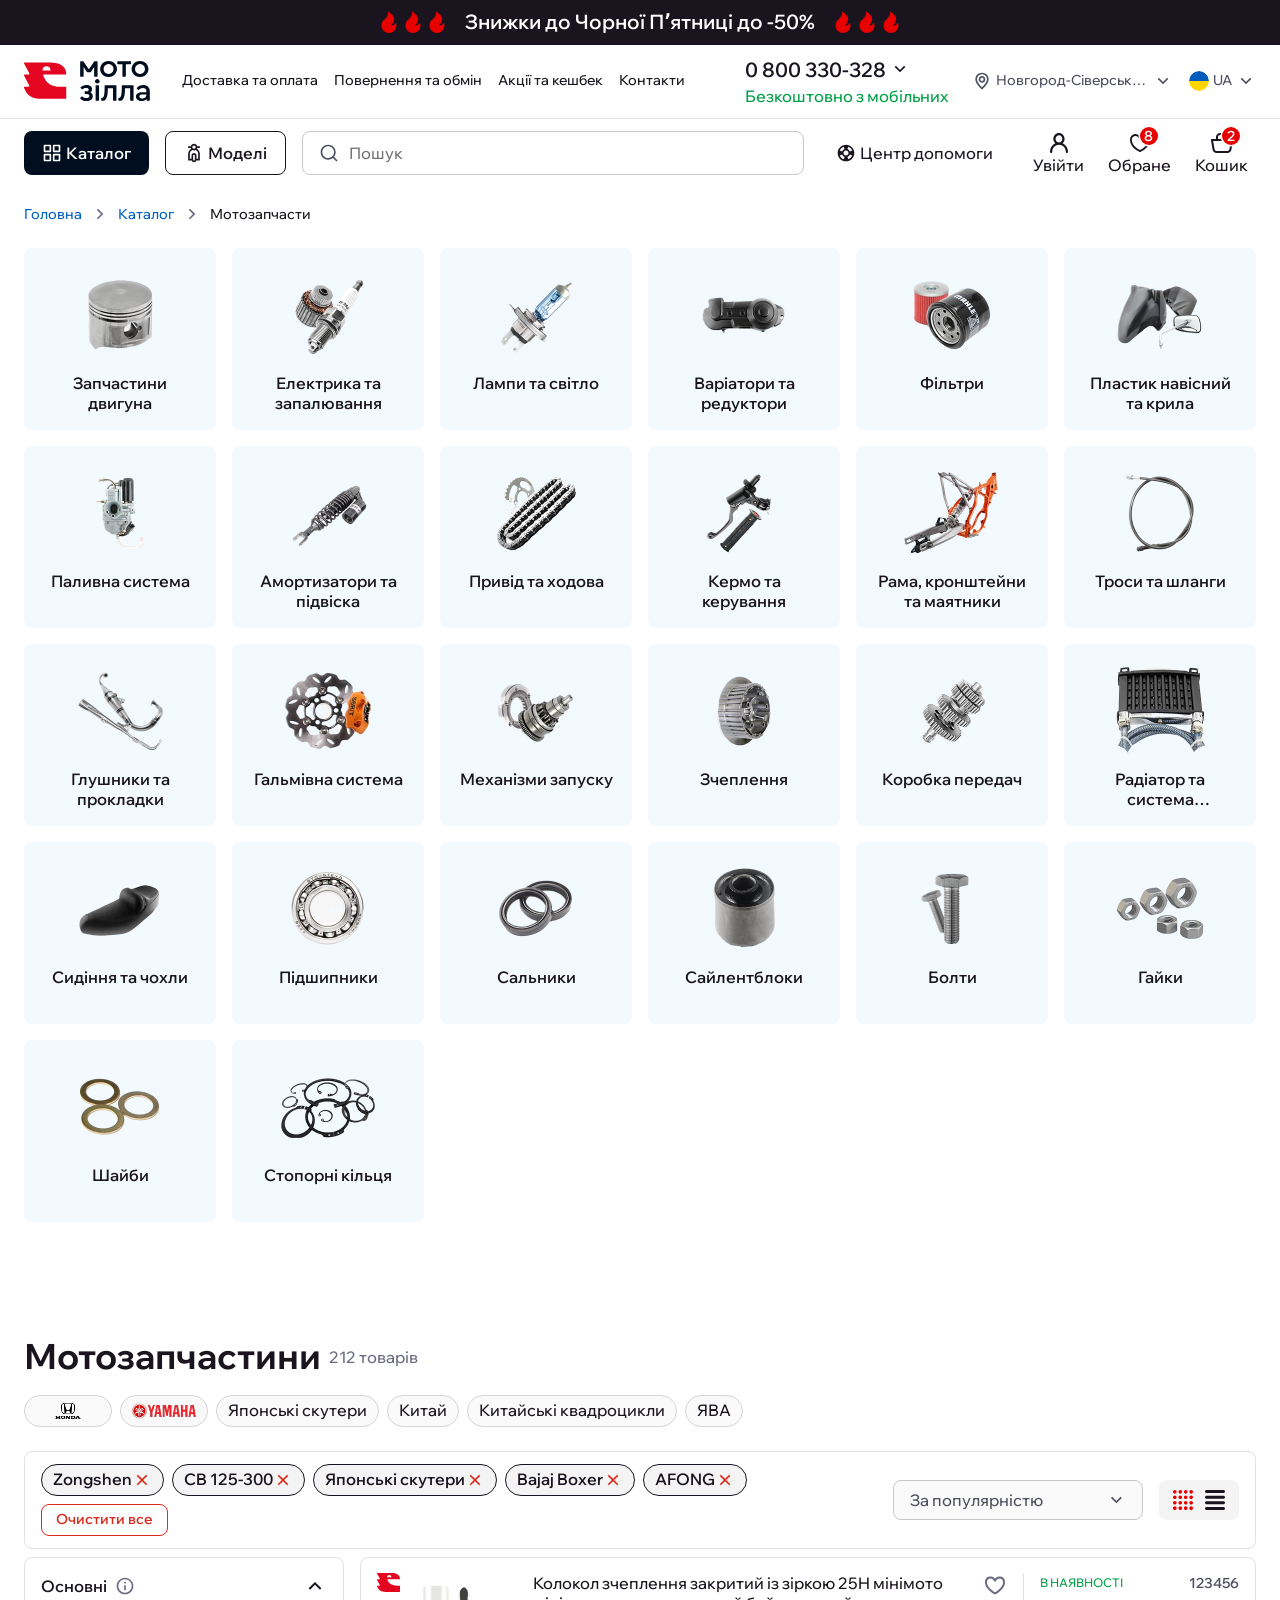
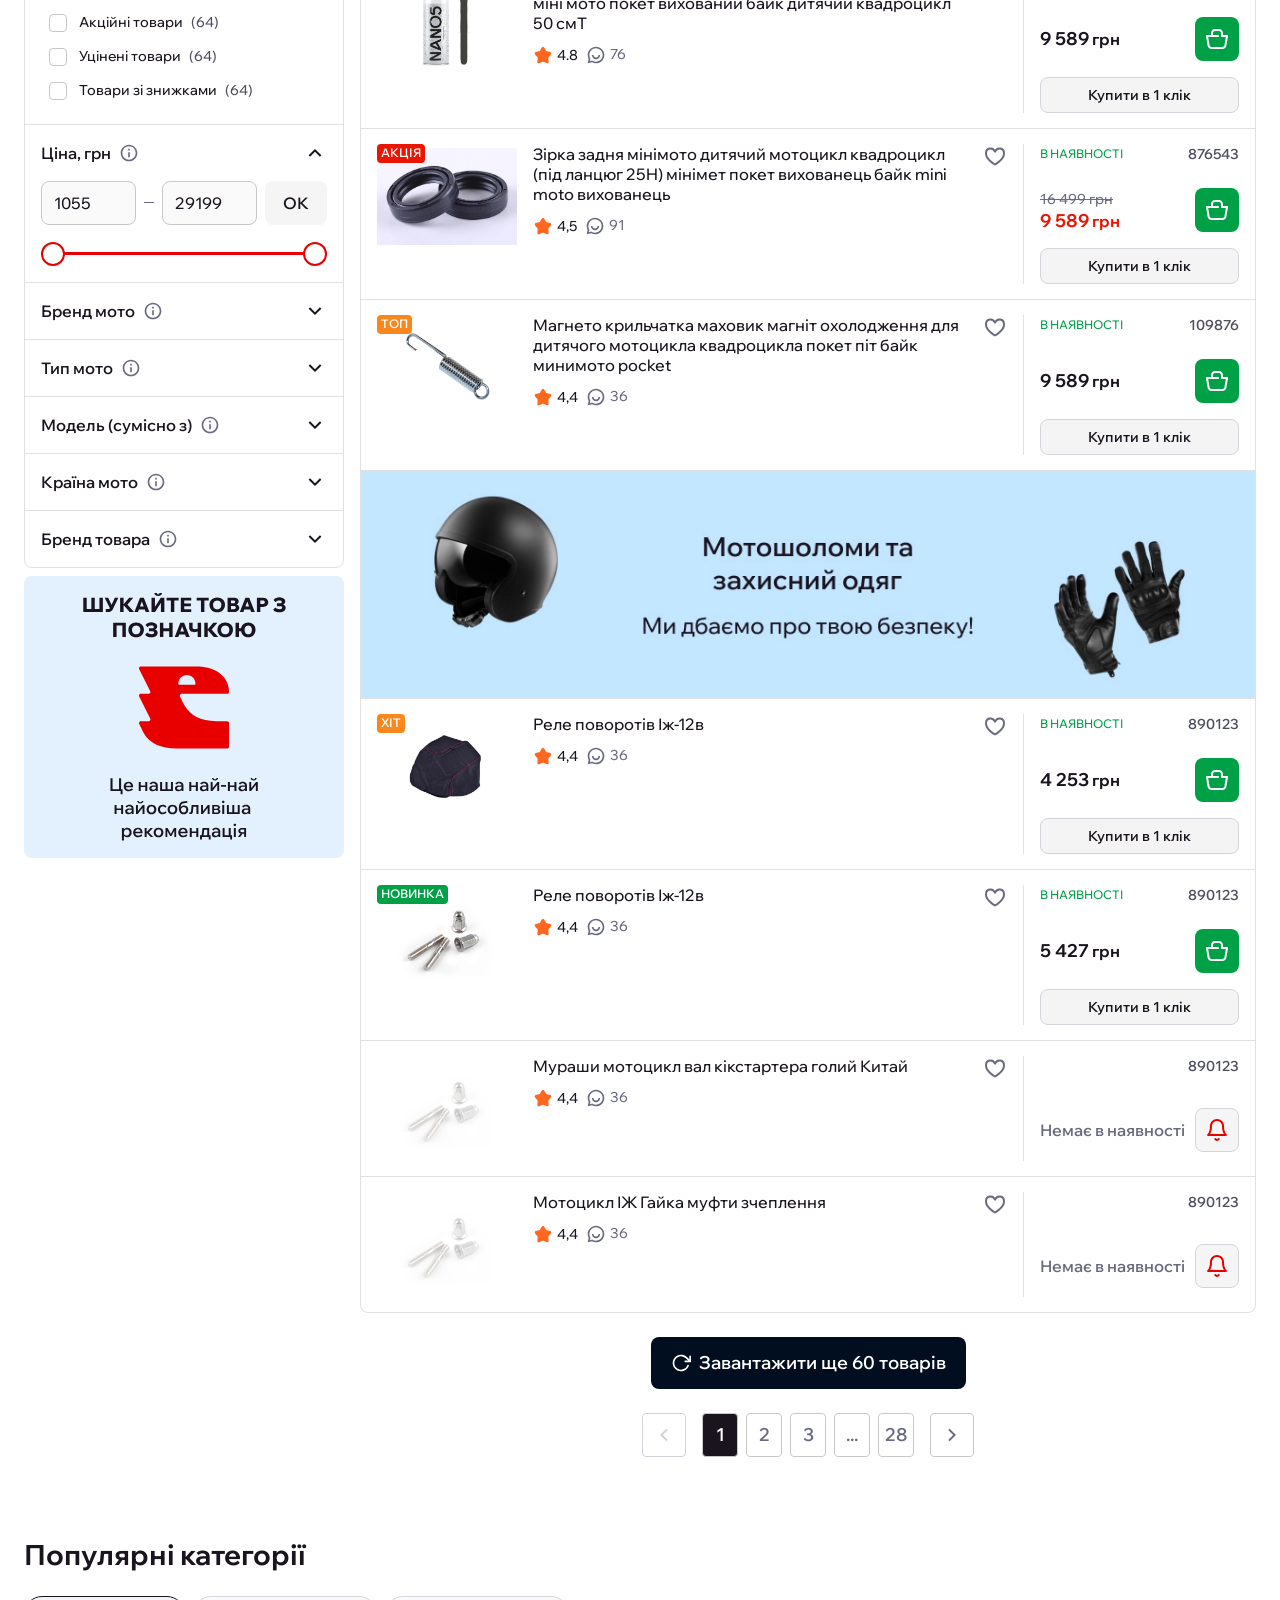
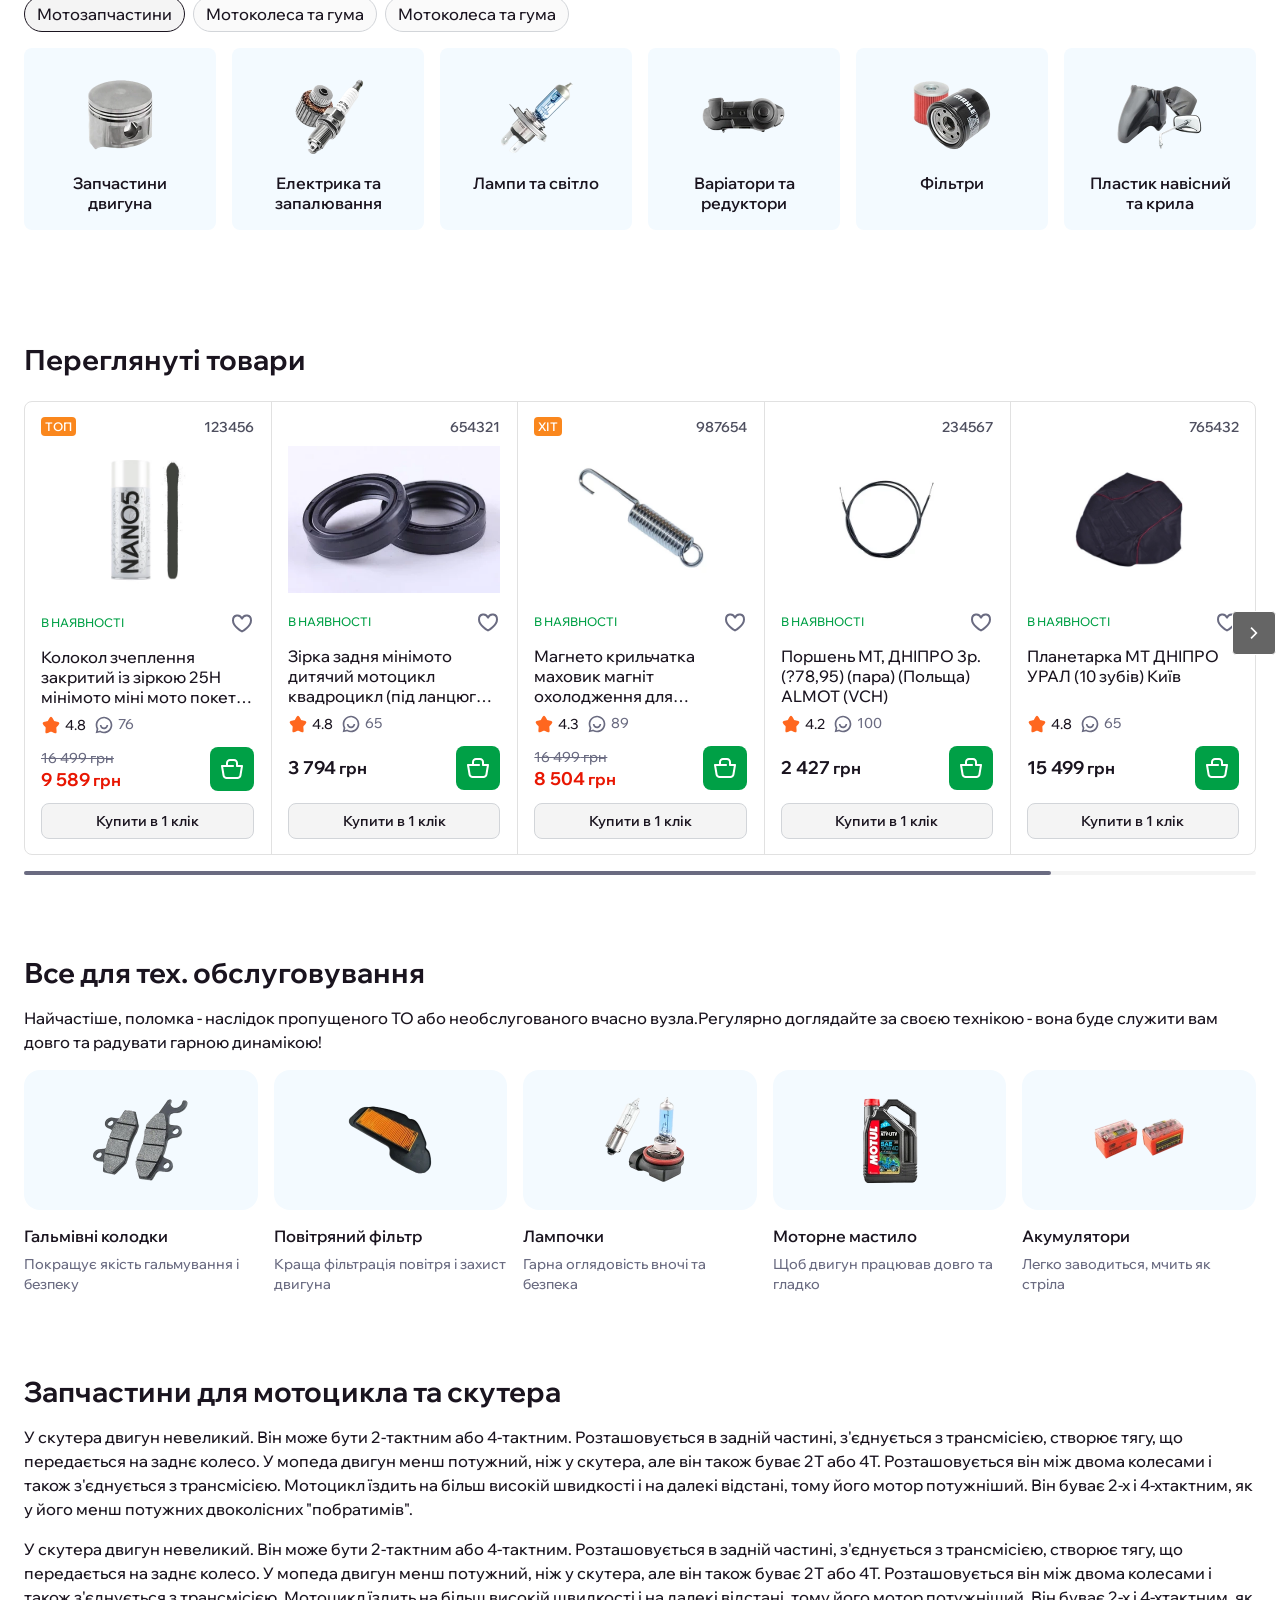
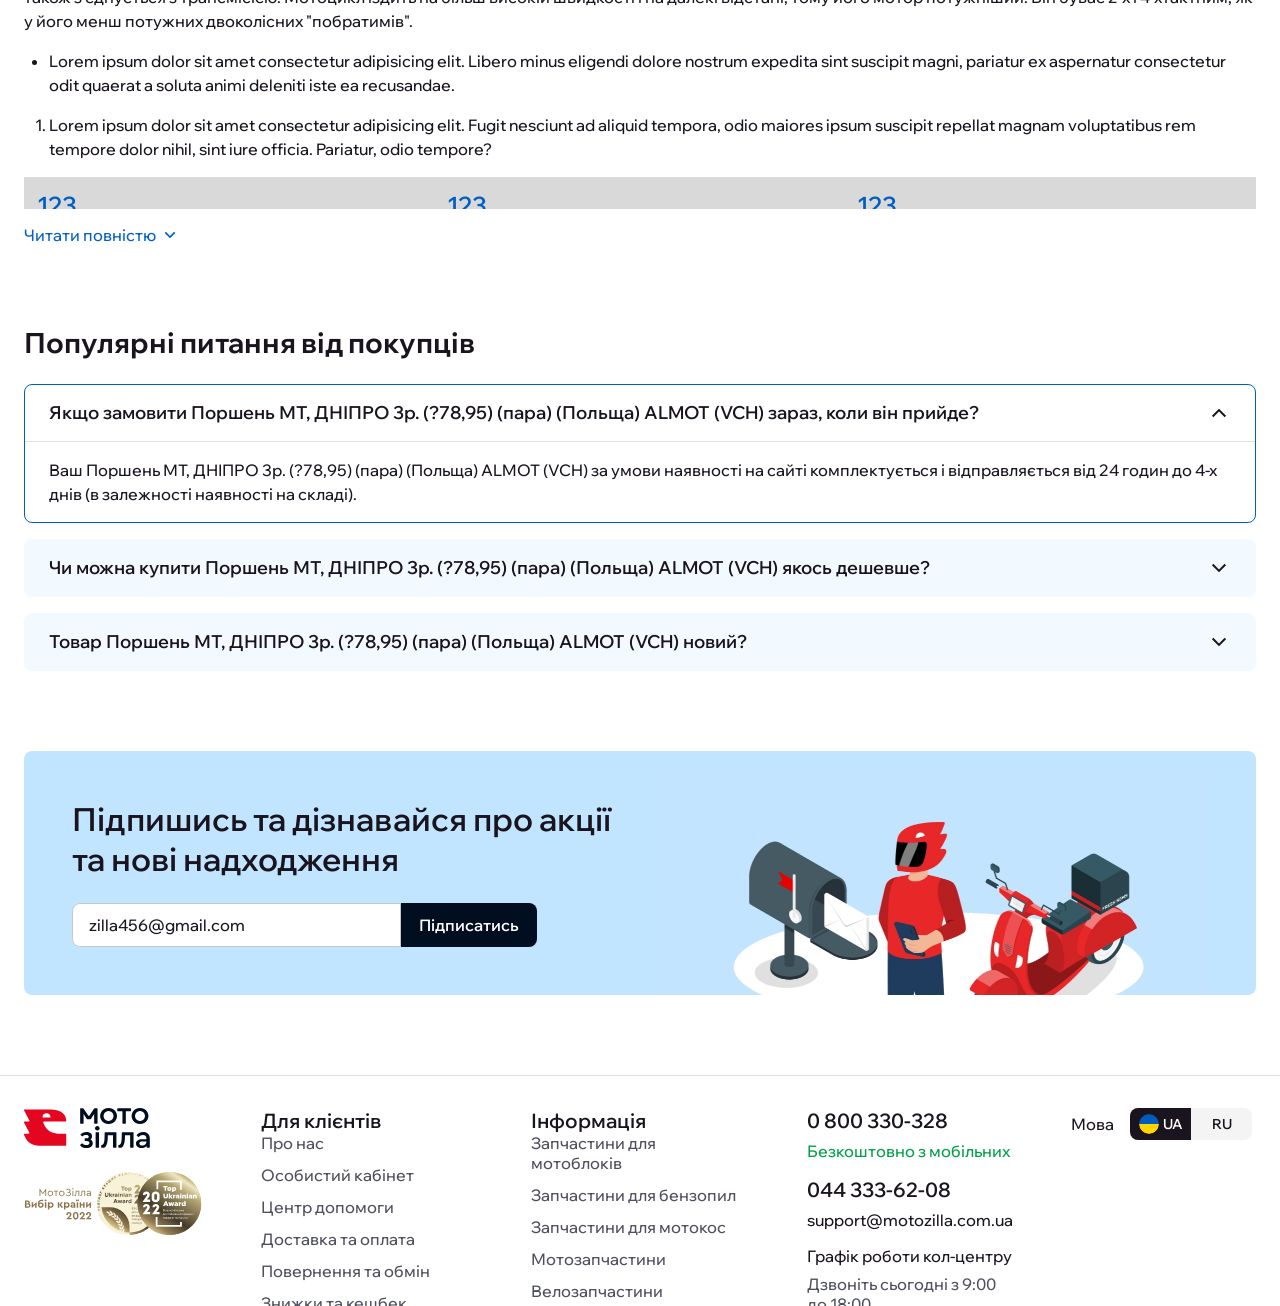
==== commit 9988995d: "добавлен попап кредит" ====
--- a/catalog-cards-row.html
+++ b/catalog-cards-row.html
@@ -10,8 +10,8 @@
 		<title>catalog</title>
 		<script defer src="./js/popper.min.js"></script>
 		<script defer src="./js/tippy-bundle.umd.min.js"></script>
-		<script defer src="./js/app.min.js?v=1778833277019"></script>
-		<link rel="stylesheet" href="./css/app.min.css?v=1778833277019">
+		<script defer src="./js/app.min.js?v=1778926354560"></script>
+		<link rel="stylesheet" href="./css/app.min.css?v=1778926354560">
 	</head>
 	<body>
 		<div class="wrapper">
@@ -3404,8 +3404,8 @@
 				</nav>
 			</header>
 			<!--
-<script defer src="@js/custom/popper.min.js?v=1778833277019"></script>
-<script defer src="@js/custom/tippy-bundle.umd.min.js?v=1778833277019"></script>
+<script defer src="@js/custom/popper.min.js?v=1778926354560"></script>
+<script defer src="@js/custom/tippy-bundle.umd.min.js?v=1778926354560"></script>
 -->
 			<main class="page">
 				<div class="bread-crumbs">
@@ -5951,5 +5951,624 @@
 				</div>
 			</div>
 		</div>
+		<div data-fls-popup="popup-credit" aria-hidden="true" class="popup popup--credit">
+			<div data-fls-popup-wrapper="" class="popup__wrapper">
+				<div data-fls-popup-body="" class="popup__body">
+					<div class="popup__head">
+						<div class="popup__title">Виберіть кредитну пропозицію</div>
+						<button data-fls-popup-close="" type="button" class="popup__close">
+							<svg width="24" height="24" viewbox="0 0 24 24" fill="none" xmlns="http://www.w3.org/2000/svg">
+								<path d="M12.0007 10.586L16.9507 5.63599L18.3647 7.04999L13.4147 12L18.3647 16.95L16.9507 18.364L12.0007 13.414L7.05072 18.364L5.63672 16.95L10.5867 12L5.63672 7.04999L7.05072 5.63599L12.0007 10.586Z" fill="currentColor"></path>
+							</svg>
+						</button>
+					</div>
+					<div data-fls-popup-content="" class="popup__content">
+						<div class="popup__credit credit-block">
+							<div class="credit-block__body">
+								<div class="credit-block__head">
+									<div class="credit-block__total">
+										<div class="credit-block__title">
+											Товари
+											<span class="credit-block__count">2</span>
+										</div>
+										<div class="credit-block__price">11 599 ₴</div>
+									</div>
+									<div class="credit-block__products">
+										<div class="credit-block__product">
+											<a href="#" class="credit-block__product-img">
+												<img alt="Image" loading="lazy" src="./assets/img/1009634.568x0.webp">
+											</a>
+											<div class="credit-block__product-body">
+												<div class="credit-block__product-price">11 599 ₴</div>
+												<div class="credit-block__product-count">x 1 од.</div>
+											</div>
+										</div>
+										<div class="credit-block__product">
+											<a href="#" class="credit-block__product-img">
+												<img alt="Image" loading="lazy" src="./assets/img/1009634.568x0.webp">
+											</a>
+											<div class="credit-block__product-body">
+												<div class="credit-block__product-price">11 599 ₴</div>
+												<div class="credit-block__product-count">x 1 од.</div>
+											</div>
+										</div>
+									</div>
+								</div>
+								<div class="credit-block__delivery">
+									<div class="credit-block__delivery-head">
+										<div class="credit-block__delivery-title">Оберіть спосіб доставки</div>
+										<div class="credit-block__delivery-subtitle">впливає на кредитні пропозиції</div>
+									</div>
+									<div data-sel-block="" data-sel-block-placeholder="Вкажіть спосіб доставки" class="credit-block__sel sel-block">
+										<div class="sel-block__current" data-sel-block-current="">
+											<input autocomplete="off" type="text" name="delivery" placeholder="Вкажіть спосіб доставки" class="sel-block__input" readonly data-sel-block-input="">
+											<span class="sel-block__arrow">
+												<svg width="20" height="20" viewbox="0 0 20 20" fill="none" xmlns="http://www.w3.org/2000/svg">
+													<path d="M10.4167 10.9092L14.6298 6.6665L15.8333 7.87847L10.4167 13.3332L5 7.87847L6.20351 6.6665L10.4167 10.9092Z" fill="currentColor"></path>
+												</svg>
+											</span>
+										</div>
+										<div class="sel-block__dropdown" data-sel-block-dropdown="">
+											<div class="sel-block__scroll">
+												<div class="sel-block__options">
+													<button data-sel-block-btn="" type="button" class="sel-block__option">Самовивіз з магазину</button>
+													<button data-sel-block-btn="" type="button" class="sel-block__option">До відділення Нова пошта</button>
+													<button data-sel-block-btn="" type="button" class="sel-block__option">У поштомат Нова Пошта</button>
+													<button data-sel-block-btn="" type="button" class="sel-block__option">До відділення Meest ПОШТА</button>
+													<button data-sel-block-btn="" type="button" class="sel-block__option">У поштомат Meest ПОШТА</button>
+													<button data-sel-block-btn="" type="button" class="sel-block__option">Кур'єр Нова пошта</button>
+												</div>
+											</div>
+										</div>
+									</div>
+								</div>
+								<div data-fls-spollers="" data-fls-spollers-one="" class="credit-block__banks">
+									<details class="credit-block__bank bank-block">
+										<summary class="bank-block__header">
+											<div class="bank-block__header-icon">
+												<img src="./assets/img/banks/privat.svg" alt="Image" loading="lazy">
+											</div>
+											<div class="bank-block__header-body">
+												<div class="bank-block__header-content">
+													<div class="bank-block__header-title">Оплата частинами ПриватБанк</div>
+													<div class="bank-block__header-info">від 3 до 18 платежів</div>
+												</div>
+												<div class="bank-block__header-descr">
+													<div class="bank-block__header-payment">Без першого платежу</div>
+													<div class="bank-block__header-price">
+														<div class="bank-block__header-amount">645₴</div>
+														<div class="bank-block__header-months">x 18 міс</div>
+													</div>
+												</div>
+											</div>
+											<div class="bank-block__header-arrow">
+												<svg width="24" height="24" viewbox="0 0 24 24" fill="none" xmlns="http://www.w3.org/2000/svg">
+													<path d="M11.9997 13.1717L16.9497 8.22168L18.3637 9.63568L11.9997 15.9997L5.63574 9.63568L7.04974 8.22168L11.9997 13.1717Z" fill="currentColor"></path>
+												</svg>
+											</div>
+										</summary>
+										<div class="bank-block__body">
+											<div class="bank-block__options" data-pseudo-options="">
+												<button type="button" class="bank-block__option">3 місяці</button>
+												<button type="button" class="bank-block__option">5 місяців</button>
+												<button type="button" class="bank-block__option">7 місяців</button>
+												<button type="button" class="bank-block__option">10 місяців</button>
+												<button type="button" class="bank-block__option is-active">18 місяців</button>
+											</div>
+											<div class="bank-block__rows">
+												<div class="bank-block__row">
+													<div class="bank-block__label">Сума в кредит</div>
+													<div class="bank-block__value">11 599 ₴</div>
+												</div>
+												<div class="bank-block__row">
+													<div class="bank-block__label">Кількість платежів</div>
+													<div class="bank-block__value">18</div>
+												</div>
+												<div class="bank-block__row">
+													<div class="bank-block__label">Щомісячний платіж</div>
+													<div class="bank-block__value">683 ₴</div>
+												</div>
+											</div>
+											<div class="bank-block__info">
+												<div class="bank-block__info-icon">
+													<img src="./assets/img/banks/diia.svg" alt="Image" loading="lazy">
+												</div>
+												<div class="bank-block__info-text">
+													Для оформлення цього типу кредиту потрібен застосунок
+													<b>Дія</b>
+													та
+											підключений
+													<b>Дія.Підпис.</b>
+												</div>
+											</div>
+											<div class="bank-block__steps">
+												<p>Після оформлення замовлення:</p>
+												<ol>
+													<li>Заповнюєте заявку</li>
+													<li>Отримуєте пропозиції від банків</li>
+													<li>Обираєте найзручніші для себе умови кредиту</li>
+												</ol>
+											</div>
+											<div class="bank-block__bottom">
+												<a href="#" class="bank-block__btn green-btn btn--fw">Оформити товар щастинами або кредит</a>
+												<div class="bank-block__agreement">Натискаючи на кнопку, ви погоджуєтеся на передачу персональних даних</div>
+											</div>
+										</div>
+									</details>
+									<details class="credit-block__bank bank-block">
+										<summary class="bank-block__header">
+											<div class="bank-block__header-icon">
+												<img src="./assets/img/banks/PUMB_SCH_logo_2.svg" alt="Image" loading="lazy">
+											</div>
+											<div class="bank-block__header-body">
+												<div class="bank-block__header-content">
+													<div class="bank-block__header-title">Плата частинами ПУМБ</div>
+													<div class="bank-block__header-info">від 3 до 18 платежів</div>
+												</div>
+												<div class="bank-block__header-descr">
+													<div class="bank-block__header-price">
+														<div class="bank-block__header-amount">645₴</div>
+														<div class="bank-block__header-months">x 18 міс</div>
+													</div>
+												</div>
+											</div>
+											<div class="bank-block__header-arrow">
+												<svg width="24" height="24" viewbox="0 0 24 24" fill="none" xmlns="http://www.w3.org/2000/svg">
+													<path d="M11.9997 13.1717L16.9497 8.22168L18.3637 9.63568L11.9997 15.9997L5.63574 9.63568L7.04974 8.22168L11.9997 13.1717Z" fill="currentColor"></path>
+												</svg>
+											</div>
+										</summary>
+										<div class="bank-block__body">
+											<div class="bank-block__options" data-pseudo-options="">
+												<button type="button" class="bank-block__option">3 місяці</button>
+												<button type="button" class="bank-block__option">5 місяців</button>
+												<button type="button" class="bank-block__option">7 місяців</button>
+												<button type="button" class="bank-block__option">10 місяців</button>
+												<button type="button" class="bank-block__option is-active">18 місяців</button>
+											</div>
+											<form action="#" class="bank-block__form">
+												<div class="bank-block__field">
+													<input autocomplete="off" type="text" name="payment" placeholder="Сума першого внеску" class="bank-block__input input is-error">
+													<button type="submit" class="bank-block__btn green-btn" disabled>Ввести</button>
+												</div>
+												<div class="form-error">
+													Спробуйте зменшити суму першого внеску до 11299. Або оберіть інший метод
+											оплати
+												</div>
+											</form>
+											<div class="bank-block__rows">
+												<div class="bank-block__row">
+													<div class="bank-block__label">Сума в кредит</div>
+													<div class="bank-block__value">11 599 ₴</div>
+												</div>
+												<div class="bank-block__row">
+													<div class="bank-block__label">Кількість платежів</div>
+													<div class="bank-block__value">17</div>
+												</div>
+												<div class="bank-block__row">
+													<div class="bank-block__label">Щомісячний платіж</div>
+													<div class="bank-block__value">683 ₴</div>
+												</div>
+											</div>
+											<div class="bank-block__bottom">
+												<a href="#" class="bank-block__btn green-btn btn--fw">Оформити товар щастинами або кредит</a>
+												<div class="bank-block__agreement">Натискаючи на кнопку, ви погоджуєтеся на передачу персональних даних</div>
+											</div>
+										</div>
+									</details>
+									<details class="credit-block__bank bank-block">
+										<summary class="bank-block__header">
+											<div class="bank-block__header-icon">
+												<img src="./assets/img/banks/%D0%9B%D0%B5%D0%B3%D0%BA%D0%B0%20%D1%80%D0%BE%D0%B7%D1%81%D1%82%D1%80%D0%BE%D1%87%D0%BA%D0%B0%201.svg" alt="Image" loading="lazy">
+											</div>
+											<div class="bank-block__header-body">
+												<div class="bank-block__header-content">
+													<div class="bank-block__header-title">Плата частинами Sense bank</div>
+													<div class="bank-block__header-info">від 3 до 18 платежів</div>
+												</div>
+												<div class="bank-block__header-descr">
+													<div class="bank-block__header-payment">Без першого платежу</div>
+													<div class="bank-block__header-price">
+														<div class="bank-block__header-amount">645₴</div>
+														<div class="bank-block__header-months">x 18 міс</div>
+													</div>
+												</div>
+											</div>
+											<div class="bank-block__header-arrow">
+												<svg width="24" height="24" viewbox="0 0 24 24" fill="none" xmlns="http://www.w3.org/2000/svg">
+													<path d="M11.9997 13.1717L16.9497 8.22168L18.3637 9.63568L11.9997 15.9997L5.63574 9.63568L7.04974 8.22168L11.9997 13.1717Z" fill="currentColor"></path>
+												</svg>
+											</div>
+										</summary>
+										<div class="bank-block__body">
+											<div class="bank-block__options" data-pseudo-options="">
+												<button type="button" class="bank-block__option">3 місяці</button>
+												<button type="button" class="bank-block__option">5 місяців</button>
+												<button type="button" class="bank-block__option">7 місяців</button>
+												<button type="button" class="bank-block__option">10 місяців</button>
+												<button type="button" class="bank-block__option is-active">18 місяців</button>
+											</div>
+											<form action="#" class="bank-block__form">
+												<div class="bank-block__field">
+													<input autocomplete="off" type="text" name="payment" placeholder="Сума першого внеску" class="bank-block__input input">
+													<button type="submit" class="bank-block__btn green-btn" disabled>Ввести</button>
+												</div>
+											</form>
+											<div class="bank-block__rows">
+												<div class="bank-block__row">
+													<div class="bank-block__label">Сума в кредит</div>
+													<div class="bank-block__value">11 599 ₴</div>
+												</div>
+												<div class="bank-block__row">
+													<div class="bank-block__label">Кількість платежів</div>
+													<div class="bank-block__value">17</div>
+												</div>
+												<div class="bank-block__row">
+													<div class="bank-block__label">Щомісячний платіж</div>
+													<div class="bank-block__value">683 ₴</div>
+												</div>
+											</div>
+											<div class="bank-block__bottom">
+												<a href="#" class="bank-block__btn green-btn btn--fw">Оформити товар щастинами або кредит</a>
+												<div class="bank-block__agreement">Натискаючи на кнопку, ви погоджуєтеся на передачу персональних даних</div>
+											</div>
+										</div>
+									</details>
+									<details class="credit-block__bank bank-block">
+										<summary class="bank-block__header">
+											<div class="bank-block__header-icon">
+												<img src="./assets/img/banks/A_Aqua_Stroke%20Aqua_without%20background.svg" alt="Image" loading="lazy">
+											</div>
+											<div class="bank-block__header-body">
+												<div class="bank-block__header-content">
+													<div class="bank-block__header-title">Оплата частинами від Alliance</div>
+													<div class="bank-block__header-info">від 3 до 18 платежів</div>
+												</div>
+												<div class="bank-block__header-descr">
+													<div class="bank-block__header-payment">Без першого платежу</div>
+													<div class="bank-block__header-price">
+														<div class="bank-block__header-amount">645₴</div>
+														<div class="bank-block__header-months">x 18 міс</div>
+													</div>
+												</div>
+											</div>
+											<div class="bank-block__header-arrow">
+												<svg width="24" height="24" viewbox="0 0 24 24" fill="none" xmlns="http://www.w3.org/2000/svg">
+													<path d="M11.9997 13.1717L16.9497 8.22168L18.3637 9.63568L11.9997 15.9997L5.63574 9.63568L7.04974 8.22168L11.9997 13.1717Z" fill="currentColor"></path>
+												</svg>
+											</div>
+										</summary>
+										<div class="bank-block__body">
+											<div class="bank-block__options" data-pseudo-options="">
+												<button type="button" class="bank-block__option">3 місяці</button>
+												<button type="button" class="bank-block__option">5 місяців</button>
+												<button type="button" class="bank-block__option">7 місяців</button>
+												<button type="button" class="bank-block__option">10 місяців</button>
+												<button type="button" class="bank-block__option is-active">18 місяців</button>
+											</div>
+											<form action="#" class="bank-block__form">
+												<div class="bank-block__field">
+													<input autocomplete="off" type="text" name="payment" placeholder="Сума першого внеску" class="bank-block__input input">
+													<button type="submit" class="bank-block__btn green-btn" disabled>Ввести</button>
+												</div>
+											</form>
+											<div class="bank-block__rows">
+												<div class="bank-block__row">
+													<div class="bank-block__label">Сума в кредит</div>
+													<div class="bank-block__value">11 599 ₴</div>
+												</div>
+												<div class="bank-block__row">
+													<div class="bank-block__label">Кількість платежів</div>
+													<div class="bank-block__value">17</div>
+												</div>
+												<div class="bank-block__row">
+													<div class="bank-block__label">Щомісячний платіж</div>
+													<div class="bank-block__value">683 ₴</div>
+												</div>
+											</div>
+											<div class="bank-block__bottom">
+												<a href="#" class="bank-block__btn green-btn btn--fw">Оформити товар щастинами або кредит</a>
+												<div class="bank-block__agreement">Натискаючи на кнопку, ви погоджуєтеся на передачу персональних даних</div>
+											</div>
+										</div>
+									</details>
+									<details class="credit-block__bank bank-block">
+										<summary class="bank-block__header">
+											<div class="bank-block__header-icon">
+												<img src="./assets/img/banks/abank_1.svg" alt="Image" loading="lazy">
+											</div>
+											<div class="bank-block__header-body">
+												<div class="bank-block__header-content">
+													<div class="bank-block__header-title">Плати частинами А-Банк</div>
+													<div class="bank-block__header-info">від 3 до 18 платежів</div>
+												</div>
+												<div class="bank-block__header-descr">
+													<div class="bank-block__header-payment">Без першого платежу</div>
+													<div class="bank-block__header-price">
+														<div class="bank-block__header-amount">645₴</div>
+														<div class="bank-block__header-months">x 18 міс</div>
+													</div>
+												</div>
+											</div>
+											<div class="bank-block__header-arrow">
+												<svg width="24" height="24" viewbox="0 0 24 24" fill="none" xmlns="http://www.w3.org/2000/svg">
+													<path d="M11.9997 13.1717L16.9497 8.22168L18.3637 9.63568L11.9997 15.9997L5.63574 9.63568L7.04974 8.22168L11.9997 13.1717Z" fill="currentColor"></path>
+												</svg>
+											</div>
+										</summary>
+										<div class="bank-block__body">
+											<div class="bank-block__options" data-pseudo-options="">
+												<button type="button" class="bank-block__option">3 місяці</button>
+												<button type="button" class="bank-block__option">5 місяців</button>
+												<button type="button" class="bank-block__option">7 місяців</button>
+												<button type="button" class="bank-block__option">10 місяців</button>
+												<button type="button" class="bank-block__option is-active">18 місяців</button>
+											</div>
+											<form action="#" class="bank-block__form">
+												<div class="bank-block__field">
+													<input autocomplete="off" type="text" name="payment" placeholder="Сума першого внеску" class="bank-block__input input">
+													<button type="submit" class="bank-block__btn green-btn" disabled>Ввести</button>
+												</div>
+											</form>
+											<div class="bank-block__rows">
+												<div class="bank-block__row">
+													<div class="bank-block__label">Сума в кредит</div>
+													<div class="bank-block__value">11 599 ₴</div>
+												</div>
+												<div class="bank-block__row">
+													<div class="bank-block__label">Кількість платежів</div>
+													<div class="bank-block__value">17</div>
+												</div>
+												<div class="bank-block__row">
+													<div class="bank-block__label">Щомісячний платіж</div>
+													<div class="bank-block__value">683 ₴</div>
+												</div>
+											</div>
+											<div class="bank-block__bottom">
+												<a href="#" class="bank-block__btn green-btn btn--fw">Оформити товар щастинами або кредит</a>
+												<div class="bank-block__agreement">Натискаючи на кнопку, ви погоджуєтеся на передачу персональних даних</div>
+											</div>
+										</div>
+									</details>
+									<details class="credit-block__bank bank-block">
+										<summary class="bank-block__header">
+											<div class="bank-block__header-icon">
+												<img src="./assets/img/banks/izi.svg" alt="Image" loading="lazy">
+											</div>
+											<div class="bank-block__header-body">
+												<div class="bank-block__header-content">
+													<div class="bank-block__header-title">Плата частинами izibank</div>
+													<div class="bank-block__header-info">від 3 до 18 платежів</div>
+												</div>
+												<div class="bank-block__header-descr">
+													<div class="bank-block__header-payment">Без першого платежу</div>
+													<div class="bank-block__header-price">
+														<div class="bank-block__header-amount">645₴</div>
+														<div class="bank-block__header-months">x 18 міс</div>
+													</div>
+												</div>
+											</div>
+											<div class="bank-block__header-arrow">
+												<svg width="24" height="24" viewbox="0 0 24 24" fill="none" xmlns="http://www.w3.org/2000/svg">
+													<path d="M11.9997 13.1717L16.9497 8.22168L18.3637 9.63568L11.9997 15.9997L5.63574 9.63568L7.04974 8.22168L11.9997 13.1717Z" fill="currentColor"></path>
+												</svg>
+											</div>
+										</summary>
+										<div class="bank-block__body">
+											<div class="bank-block__options" data-pseudo-options="">
+												<button type="button" class="bank-block__option">3 місяці</button>
+												<button type="button" class="bank-block__option">5 місяців</button>
+												<button type="button" class="bank-block__option">7 місяців</button>
+												<button type="button" class="bank-block__option">10 місяців</button>
+												<button type="button" class="bank-block__option is-active">18 місяців</button>
+											</div>
+											<form action="#" class="bank-block__form">
+												<div class="bank-block__field">
+													<input autocomplete="off" type="text" name="payment" placeholder="Сума першого внеску" class="bank-block__input input">
+													<button type="submit" class="bank-block__btn green-btn" disabled>Ввести</button>
+												</div>
+											</form>
+											<div class="bank-block__rows">
+												<div class="bank-block__row">
+													<div class="bank-block__label">Сума в кредит</div>
+													<div class="bank-block__value">11 599 ₴</div>
+												</div>
+												<div class="bank-block__row">
+													<div class="bank-block__label">Кількість платежів</div>
+													<div class="bank-block__value">17</div>
+												</div>
+												<div class="bank-block__row">
+													<div class="bank-block__label">Щомісячний платіж</div>
+													<div class="bank-block__value">683 ₴</div>
+												</div>
+											</div>
+											<div class="bank-block__bottom">
+												<a href="#" class="bank-block__btn green-btn btn--fw">Оформити товар щастинами або кредит</a>
+												<div class="bank-block__agreement">Натискаючи на кнопку, ви погоджуєтеся на передачу персональних даних</div>
+											</div>
+										</div>
+									</details>
+									<details class="credit-block__bank bank-block">
+										<summary class="bank-block__header">
+											<div class="bank-block__header-icon">
+												<img src="./assets/img/banks/ukrsib-lg2.svg" alt="Image" loading="lazy">
+											</div>
+											<div class="bank-block__header-body">
+												<div class="bank-block__header-content">
+													<div class="bank-block__header-title">Виплати частинами УКРСИББАНК</div>
+													<div class="bank-block__header-info">від 3 до 18 платежів</div>
+												</div>
+												<div class="bank-block__header-descr">
+													<div class="bank-block__header-payment">Без першого платежу</div>
+													<div class="bank-block__header-price">
+														<div class="bank-block__header-amount">645₴</div>
+														<div class="bank-block__header-months">x 18 міс</div>
+													</div>
+												</div>
+											</div>
+											<div class="bank-block__header-arrow">
+												<svg width="24" height="24" viewbox="0 0 24 24" fill="none" xmlns="http://www.w3.org/2000/svg">
+													<path d="M11.9997 13.1717L16.9497 8.22168L18.3637 9.63568L11.9997 15.9997L5.63574 9.63568L7.04974 8.22168L11.9997 13.1717Z" fill="currentColor"></path>
+												</svg>
+											</div>
+										</summary>
+										<div class="bank-block__body">
+											<div class="bank-block__options" data-pseudo-options="">
+												<button type="button" class="bank-block__option">3 місяці</button>
+												<button type="button" class="bank-block__option">5 місяців</button>
+												<button type="button" class="bank-block__option">7 місяців</button>
+												<button type="button" class="bank-block__option">10 місяців</button>
+												<button type="button" class="bank-block__option is-active">18 місяців</button>
+											</div>
+											<form action="#" class="bank-block__form">
+												<div class="bank-block__field">
+													<input autocomplete="off" type="text" name="payment" placeholder="Сума першого внеску" class="bank-block__input input">
+													<button type="submit" class="bank-block__btn green-btn" disabled>Ввести</button>
+												</div>
+											</form>
+											<div class="bank-block__rows">
+												<div class="bank-block__row">
+													<div class="bank-block__label">Сума в кредит</div>
+													<div class="bank-block__value">11 599 ₴</div>
+												</div>
+												<div class="bank-block__row">
+													<div class="bank-block__label">Кількість платежів</div>
+													<div class="bank-block__value">17</div>
+												</div>
+												<div class="bank-block__row">
+													<div class="bank-block__label">Щомісячний платіж</div>
+													<div class="bank-block__value">683 ₴</div>
+												</div>
+											</div>
+											<div class="bank-block__bottom">
+												<a href="#" class="bank-block__btn green-btn btn--fw">Оформити товар щастинами або кредит</a>
+												<div class="bank-block__agreement">Натискаючи на кнопку, ви погоджуєтеся на передачу персональних даних</div>
+											</div>
+										</div>
+									</details>
+									<details class="credit-block__bank bank-block">
+										<summary class="bank-block__header">
+											<div class="bank-block__header-icon">
+												<img src="./assets/img/banks/mono.svg" alt="Image" loading="lazy">
+											</div>
+											<div class="bank-block__header-body">
+												<div class="bank-block__header-content">
+													<div class="bank-block__header-title">Покупка частинами Монобанк</div>
+													<div class="bank-block__header-info">від 3 до 7 платежів</div>
+												</div>
+												<div class="bank-block__header-descr">
+													<div class="bank-block__header-payment">Без першого платежу</div>
+													<div class="bank-block__header-price">
+														<div class="bank-block__header-amount">1 657₴</div>
+														<div class="bank-block__header-months">x 7 міс</div>
+													</div>
+												</div>
+											</div>
+											<div class="bank-block__header-arrow">
+												<svg width="24" height="24" viewbox="0 0 24 24" fill="none" xmlns="http://www.w3.org/2000/svg">
+													<path d="M11.9997 13.1717L16.9497 8.22168L18.3637 9.63568L11.9997 15.9997L5.63574 9.63568L7.04974 8.22168L11.9997 13.1717Z" fill="currentColor"></path>
+												</svg>
+											</div>
+										</summary>
+										<div class="bank-block__body">
+											<div class="bank-block__options" data-pseudo-options="">
+												<button type="button" class="bank-block__option">3 місяці</button>
+												<button type="button" class="bank-block__option">5 місяців</button>
+												<button type="button" class="bank-block__option is-active">7 місяців</button>
+												яців
+											</div>
+											<form action="#" class="bank-block__form">
+												<div class="bank-block__field">
+													<input autocomplete="off" type="text" name="payment" placeholder="Сума першого внеску" class="bank-block__input input">
+													<button type="submit" class="bank-block__btn green-btn" disabled>Ввести</button>
+												</div>
+											</form>
+											<div class="bank-block__rows">
+												<div class="bank-block__row">
+													<div class="bank-block__label">Сума в кредит</div>
+													<div class="bank-block__value">11 599 ₴</div>
+												</div>
+												<div class="bank-block__row">
+													<div class="bank-block__label">Кількість платежів</div>
+													<div class="bank-block__value">7</div>
+												</div>
+												<div class="bank-block__row">
+													<div class="bank-block__label">Щомісячний платіж</div>
+													<div class="bank-block__value">1 657₴</div>
+												</div>
+											</div>
+											<div class="bank-block__bottom">
+												<a href="#" class="bank-block__btn green-btn btn--fw">Оформити товар щастинами або кредит</a>
+												<div class="bank-block__agreement">Натискаючи на кнопку, ви погоджуєтеся на передачу персональних даних</div>
+											</div>
+										</div>
+									</details>
+									<details class="credit-block__bank bank-block">
+										<summary class="bank-block__header">
+											<div class="bank-block__header-icon">
+												<img src="./assets/img/banks/globus.svg" alt="Image" loading="lazy">
+											</div>
+											<div class="bank-block__header-body">
+												<div class="bank-block__header-content">
+													<div class="bank-block__header-title">GlobusPlus ГЛОБУС БАНК</div>
+													<div class="bank-block__header-info">від 3 до 7 платежів</div>
+												</div>
+												<div class="bank-block__header-descr">
+													<div class="bank-block__header-payment">Без першого платежу</div>
+													<div class="bank-block__header-price">
+														<div class="bank-block__header-amount">1 657₴</div>
+														<div class="bank-block__header-months">x 7 міс</div>
+													</div>
+												</div>
+											</div>
+											<div class="bank-block__header-arrow">
+												<svg width="24" height="24" viewbox="0 0 24 24" fill="none" xmlns="http://www.w3.org/2000/svg">
+													<path d="M11.9997 13.1717L16.9497 8.22168L18.3637 9.63568L11.9997 15.9997L5.63574 9.63568L7.04974 8.22168L11.9997 13.1717Z" fill="currentColor"></path>
+												</svg>
+											</div>
+										</summary>
+										<div class="bank-block__body">
+											<div class="bank-block__options" data-pseudo-options="">
+												<button type="button" class="bank-block__option">3 місяці</button>
+												<button type="button" class="bank-block__option">5 місяців</button>
+												<button type="button" class="bank-block__option is-active">7 місяців</button>
+												яців
+											</div>
+											<form action="#" class="bank-block__form">
+												<div class="bank-block__field">
+													<input autocomplete="off" type="text" name="payment" placeholder="Сума першого внеску" class="bank-block__input input">
+													<button type="submit" class="bank-block__btn green-btn" disabled>Ввести</button>
+												</div>
+											</form>
+											<div class="bank-block__rows">
+												<div class="bank-block__row">
+													<div class="bank-block__label">Сума в кредит</div>
+													<div class="bank-block__value">11 599 ₴</div>
+												</div>
+												<div class="bank-block__row">
+													<div class="bank-block__label">Кількість платежів</div>
+													<div class="bank-block__value">7</div>
+												</div>
+												<div class="bank-block__row">
+													<div class="bank-block__label">Щомісячний платіж</div>
+													<div class="bank-block__value">1 657₴</div>
+												</div>
+											</div>
+											<div class="bank-block__bottom">
+												<a href="#" class="bank-block__btn green-btn btn--fw">Оформити товар щастинами або кредит</a>
+												<div class="bank-block__agreement">Натискаючи на кнопку, ви погоджуєтеся на передачу персональних даних</div>
+											</div>
+										</div>
+									</details>
+								</div>
+							</div>
+							<div class="credit-block__bottom">
+								<a href="#" class="credit-block__btn green-btn btn--fw">Перейти до кошику</a>
+							</div>
+						</div>
+					</div>
+				</div>
+			</div>
+		</div>
 	</body>
 </html>
--- a/css/app.min.css
+++ b/css/app.min.css
@@ -1 +1 @@
-*{border:0;margin:0;padding:0}*,:after,:before{box-sizing:border-box}:after,:before{display:inline-block}body,html{height:100%}body{line-height:125%;scrollbar-gutter:stable;-ms-text-size-adjust:100%;-moz-text-size-adjust:100%;-webkit-text-size-adjust:100%;-webkit-font-smoothing:antialiased;-moz-osx-font-smoothing:grayscale}button,input,textarea{background-color:transparent;color:inherit;font-family:inherit;font-size:inherit;line-height:inherit}input,textarea{width:100%}label{display:inline-block}button,option,select{cursor:pointer}a{color:inherit;display:inline-block;text-decoration:none}ul li{list-style:none}img{height:auto;max-width:100%;vertical-align:middle}h1,h2,h3,h4,h5,h6{font-size:inherit;font-weight:inherit}@font-face{font-display:swap;font-family:WixMadeforDisplay;font-style:normal;font-weight:600;src:url(../assets/fonts/WixMadeforDisplay-SemiBold.woff2) format("woff2")}@font-face{font-display:swap;font-family:WixMadeforDisplay;font-style:normal;font-weight:500;src:url(../assets/fonts/WixMadeforDisplay-Medium.woff2) format("woff2")}@font-face{font-display:swap;font-family:WixMadeforDisplay;font-style:normal;font-weight:700;src:url(../assets/fonts/WixMadeforDisplay-Bold.woff2) format("woff2")}:root{--viewport-height:100vh;--viewport-height-s:100vh}@supports (height:100dvh){:root{--viewport-height:100dvh;--viewport-height-s:100svh}}body{color:#1a141f;font-family:WixMadeforDisplay,sans-serif;font-size:16px;min-width:320px}[data-fls-scrolllock] body{overflow:hidden;overscroll-behavior:none;touch-action:none}.wrapper{display:flex;flex-direction:column;min-height:100%;overflow:clip}.wrapper>main{flex:1 1 auto}.wrapper>*{min-width:0}[class*=__container]{margin:0 auto;max-width:1328px;padding-left:24px;padding-right:24px}.text-link{align-items:center;color:#005fc6;display:flex;font-size:16px;font-weight:500;gap:4px;max-width:fit-content;transition:color .3s}.text-link img,.text-link svg{flex-shrink:0}.dark-btn{align-items:center;background-color:#000e1f;border-radius:8px;color:#fff;display:flex;font-size:18px;font-weight:600;gap:8px;justify-content:center;max-width:fit-content;min-height:52px;padding:10px 20px;transition:background .3s}.dark-btn.disabled,.dark-btn[disabled]{background-color:#e0e0e0;color:#b0b0b0}.dark-btn.is-active{background-color:#382d40}.green-btn{align-items:center;background-color:#00a046;border-radius:8px;color:#fff;display:flex;font-size:18px;font-weight:600;gap:8px;justify-content:center;max-width:fit-content;min-height:52px;padding:10px 20px;transition:background .3s}.green-btn.disabled,.green-btn[disabled]{background-color:#e0e0e0;color:#b0b0b0}.green-btn.is-active{background-color:#382d40}.grey-btn{align-items:center;background-color:#f5f5f5;border-radius:8px;color:#1a141f;display:flex;font-size:18px;font-weight:600;gap:8px;justify-content:center;max-width:fit-content;min-height:52px;padding:10px 20px;transition:background .3s}.grey-btn.disabled,.grey-btn[disabled]{background-color:#e0e0e0;color:#b0b0b0}.grey-btn.is-active{background-color:#ccc}.btn--fw{flex:1 1 auto;max-width:100%;width:100%}.title{font-size:28px;font-weight:700;line-height:125%}.swiper-pagination{align-items:center;display:flex;flex-wrap:wrap;gap:8px;justify-content:center;min-height:11px}.swiper-pagination-bullet{background-color:#c8c8c8;border-radius:50%;height:8px;transition:background .3s,transform .3s;width:8px}.swiper-pagination-bullet.swiper-pagination-bullet-active{background-color:#e80000;transform:scale(1.25)}.swiper-fraction{color:#6a6b81;font-size:16px;font-weight:500;line-height:125%}.swiper-button-next,.swiper-button-prev{background-color:#656565;border:1px solid #fff;border-radius:4px;color:#fff;height:44px;transition:background .3s;width:44px}.swiper-scrollbar{background-color:#f4f4f4;border-radius:4px;height:4px}.swiper-scrollbar .swiper-scrollbar-drag{background-color:#6a6b81;border-radius:4px;cursor:grab;height:100%}.swiper-scrollbar .swiper-scrollbar-drag:active{cursor:grabbing}.proposals-block{margin-bottom:80px}.product-block__inner .proposals-block{margin-bottom:0}.proposals-block__title{margin-bottom:24px}.proposals-block__head .proposals-block__title{margin-bottom:0}.proposals-block__head{align-items:center;display:flex;gap:24px;justify-content:space-between;margin-bottom:24px}.proposals-block__link{align-items:center;display:flex;gap:4px}.proposals-block__categories{align-items:center;display:flex;gap:8px;margin-bottom:16px;overflow:auto hidden;scrollbar-width:none}.proposals-block__categories::-webkit-scrollbar{appearance:none;display:none;height:0;width:0}.proposals-block__category{background-color:#fafafa;border:1px solid #d2d5d9;border-radius:100px;min-height:36px;padding:6px 12px;transition:border .3s,background .3s;white-space:nowrap}.proposals-block__category img{max-height:100%;max-width:100%;object-fit:contain}.proposals-block__category.is-active{background-color:#f4f4f4;border-color:#1a141f}.proposals-block__body{position:relative}.proposals-block__arrows{align-items:center;display:flex;gap:16px;justify-content:space-between;left:-20px;pointer-events:none;position:absolute;right:-20px;top:49%;transform:translateY(-50%);z-index:5}.proposals-block__arrows .swiper-button-next,.proposals-block__arrows .swiper-button-prev{pointer-events:all}.proposals-block__arrows .swiper-button-next.swiper-button-disabled,.proposals-block__arrows .swiper-button-prev.swiper-button-disabled{visibility:hidden}.proposals-block__slider{border:1px solid #e1e1e1;border-radius:8px}.proposals-block__slider:not(:last-child){margin-bottom:16px}.proposals-block__slide.product-card{border:none;border-radius:0}.proposals-block__slide.product-card:not(:first-child){border-left:1px solid #e1e1e1}.product-card{border:1px solid #e1e1e1;border-radius:8px;display:flex;flex-direction:column;padding:15px 16px;transition:box-shadow .3s}.product-card.out-in-stock .product-card__img{opacity:.3}.product-card.product-card--row{flex-direction:row;gap:16px}.product-card__top{max-width:140px;position:relative;width:100%}.product-card__head{align-items:center;display:flex;justify-content:space-between;margin-bottom:4px}.product-card--row .product-card__head{left:0;position:absolute;right:0;top:0;z-index:3}.product-card__inner{display:flex;flex:1 1 auto;flex-direction:column;gap:12px}.product-card--row .product-card__inner{flex:1 1 auto;flex-direction:row;gap:16px}.product-card__badge{align-items:center;background-color:#fa871d;border-radius:4px;color:#fff;display:flex;font-size:12px;font-weight:600;gap:2px;justify-content:center;line-height:100%;max-width:fit-content;min-height:19px;padding:2px 4px;text-transform:uppercase}.product-card__badge.bg-green{background-color:#00a046}.product-card__badge.bg-red{background-color:#e81602}.product-card__badge.icon-badge{background-color:transparent;max-width:23px;padding:0}.product-card__badge.icon-badge img{max-height:100%;max-width:100%;object-fit:contain}.product-card__id{color:#4e4f5f;font-size:14px;font-weight:600}.product-card__id:only-child{margin-left:auto}.product-card__img{align-items:center;aspect-ratio:224/166;display:flex;justify-content:center;overflow:hidden}.product-card__img img{height:100%;object-fit:contain;width:100%}.product-card--row .product-card__img{aspect-ratio:140/105}.product-card__info{align-items:center;display:flex;gap:12px;justify-content:space-between}.product-card--row .product-card__info:not(:last-child){margin-bottom:24px}.product-card__existence{font-size:12px;text-transform:uppercase}.product-card__existence.green-color{color:#00a046}.product-card__fav{color:#6a6b81;display:grid;height:24px;place-content:center;transition:color .3s;width:24px}.product-card__fav svg{height:24px;width:24px}.product-card__fav:only-child{margin-left:auto}.product-card__fav.is-active{color:#e81602}.product-card__fav.is-active path{fill:#e81602}.product-card--row .product-card__fav{position:absolute;right:0;top:0}.product-card__body{display:flex;flex-direction:column;gap:8px}.product-card--row .product-card__body{flex:1 1 auto;gap:12px;padding-right:40px;position:relative}.product-card__title{display:-webkit-box;max-height:3.75em;min-height:3.75em;overflow:hidden;-webkit-line-clamp:3;-webkit-box-orient:vertical;font-size:16px;font-weight:500;line-height:1.25em;transition:color .3s;word-break:break-word}.product-card--row .product-card__title{min-height:0}.product-card__rating{align-items:center;display:flex;gap:8px}.product-card__stars{align-items:center;display:flex;font-size:14px;gap:4px}.product-card__stars img{height:20px;object-fit:contain;width:20px}.product-card__wrap{align-items:center;display:flex;gap:8px;justify-content:space-between}.product-card__reviews{align-items:center;color:#6a6b81;display:flex;font-size:14px;font-weight:500;gap:4px;line-height:125%;transition:color .3s}.product-card__bottom{border-left:1px solid #e1e1e1;display:flex;flex-direction:column;flex-shrink:0;max-width:216px;padding-left:16px;width:100%}.product-card__bottom>:not(:last-child){margin-bottom:16px}.product-card__detail{align-items:center;display:flex;gap:8px;justify-content:space-between;margin-bottom:auto}.product-card--row .product-card__detail{margin-top:auto}.product-card__prices{display:flex;flex-direction:column;gap:2px;line-height:125%}.product-card__oldprice{color:#6a6b81;font-size:14px;font-weight:500;text-decoration:line-through}.product-card__price{font-size:16px;font-weight:700}.product-card__price span{font-size:18px}.product-card__price.red-color{color:#e81602}.product-card__status{color:#6a6b81;font-size:16px;font-weight:600;line-height:125%;max-width:145px}.product-card__buy{background-color:#00a046;border-radius:8px;color:#fff;display:grid;height:44px;padding:5px;place-content:center;transition:background .3s;width:44px}.product-card__buy.is-active{background-color:#000e1f}.product-card__ring{border:1px solid #d2d5d9;color:#e80000;max-width:fit-content;min-height:44px;min-width:44px;padding:5px;transition:background .3s,color .3s}.product-card__ring.is-active{background-color:#000e1f;color:#f4f4f4}.product-card__btn{background-color:#f4f4f4;border:1px solid #d2d5d9;border-radius:8px;font-size:14px;font-weight:600;min-height:36px;padding:4px 12px;transition:background .3s}.action-card{align-items:center;display:flex;justify-content:center;overflow:hidden}.action-card img{aspect-ratio:236/444;height:100%;object-fit:contain;width:100%}.action-card[href]{transition:opacity .3s}.action-card.action-card--row img{aspect-ratio:auto}[data-menu-target]{opacity:0;pointer-events:none;transition:opacity .3s,visibility .3s;visibility:hidden;z-index:10}[data-menu-target].is-open{opacity:1;visibility:visible;z-index:150}[data-menu-target]>*{pointer-events:all}.focus-guard{height:0!important;overflow:hidden!important;position:fixed!important;width:0!important;clip:rect(0 0 0 0)!important;border:0!important;margin:0!important;padding:0!important;white-space:nowrap!important}.menu-overlay{background-color:rgba(26,20,31,.5);height:100%;left:0;opacity:0;pointer-events:none;position:fixed;top:0;transition:opacity .3s,visibility .3s;visibility:hidden;width:100%;z-index:1510}.menu-open .menu-overlay{opacity:1;pointer-events:auto;visibility:visible}.menu-open--crumbs .menu-overlay,.menu-open--filter .menu-overlay{z-index:1530}.input{-webkit-appearance:none;-moz-appearance:none;appearance:none;background-color:#fff;border:1px solid #c8c8c8;border-radius:8px;caret-color:inherit;display:block;height:54px;padding:8px 16px;transition:border .3s;width:100%}.input:focus{outline:none}.input:focus-visible{border-color:#1a141f}.input.input--search{background-image:url(../assets/img/icons/search.svg);background-position:center left 16px;background-repeat:no-repeat;background-size:20px;height:44px;padding:12px 16px 12px 46px}.bread-crumbs{align-items:center;display:flex;padding:16px 0 24px}.bread-crumbs__container{width:100%}.bread-crumbs__for-mob{display:none}.bread-crumbs__back{align-items:center;color:#005fc6;display:flex;font-size:14px;font-weight:500;gap:8px;line-height:125%}.bread-crumbs__back svg{color:#6a6b81}.bread-crumbs__btn{align-items:center;display:flex;flex-shrink:0;height:24px;justify-content:center;width:24px}.bread-crumbs__btn img,.bread-crumbs__btn svg{height:100%;object-fit:contain;width:100%}.bread-crumbs__inner{opacity:1;visibility:visible}.bread-crumbs__head{display:none}.bread-crumbs__list{flex-wrap:wrap}.bread-crumbs__link,.bread-crumbs__list{align-items:center;display:inline-flex;gap:8px}.bread-crumbs__link{color:#005fc6;font-size:14px;font-weight:500;line-height:125%}.bread-crumbs__link:not(:last-child):after{background-image:url("data:image/svg+xml;charset=utf-8,%3Csvg xmlns='http://www.w3.org/2000/svg' width='20' height='20' fill='none' viewBox='0 0 20 20'%3E%3Cg clip-path='url(%23a)'%3E%3Cpath fill='%236A6B81' d='M13.333 10 8.03 15.304l-1.178-1.179L10.977 10 6.852 5.875 8.03 4.696z'/%3E%3C/g%3E%3Cdefs%3E%3CclipPath id='a'%3E%3Cpath fill='%23fff' d='M0 0h20v20H0z'/%3E%3C/clipPath%3E%3C/defs%3E%3C/svg%3E");background-position:50%;background-repeat:no-repeat;background-size:20px;content:"";height:20px;width:20px}.bread-crumbs__link.is-active{color:#1a141f;pointer-events:none}.sort-block{display:grid;max-width:fit-content;position:relative;width:100%}.sort-block.sel-open{z-index:5}.sort-block.sel-open .sort-block__current{border-color:#1a141f;color:#1a141f}.sort-block.sel-open .sort-block__arrow{transform:rotate(-180deg)}.sort-block.sel-open .sort-block__dropdown{opacity:1;transform:rotateX(0deg);visibility:visible}.sort-block.is-out-left .sort-block__dropdown{left:0}.sort-block.is-out-right .sort-block__dropdown{left:auto;right:0}.sort-block.is-out-left.is-out-right .sort-block__dropdown{left:50%;right:auto;transform:rotateX(0deg) translate(-50%)}.sort-block[data-sel-block-search] .sort-block__option{justify-content:stretch;text-align:left}.sort-block__current{align-items:center;background-color:#fafafa;border:1px solid #c8c8c8;border-radius:8px;color:#4e4f5f;display:grid;font-size:16px;font-weight:500;gap:10px;grid-template-columns:1fr 20px;line-height:125%;min-height:40px;padding:8px 16px;text-align:left;transition:background .3s,border .3s,color .3s;width:100%}.sort-block__icon{display:none}.sort-block__value{overflow:hidden;text-overflow:ellipsis;white-space:nowrap}.sort-block__arrow{display:grid;height:20px;place-content:center;transition:transform .3s,color .3s;width:20px}.sort-block__dropdown{background-color:#fafafa;border:1px solid #1a141f;border-radius:8px;box-shadow:0 4px 8px 0 rgba(0,0,0,.1);display:flex;flex-direction:column;left:0;max-height:176px;opacity:0;overflow:hidden;position:absolute;top:calc(100% + 8px);transform:rotateX(-90deg);transform-origin:0 0;transition:all .3s;visibility:hidden;width:100%;z-index:5}.sort-block__inner{display:flex;flex-direction:column;max-height:100%;min-height:0}.sort-block__head{display:none}.sort-block__scroll{display:grid;max-height:100%;min-height:0;overflow:hidden auto}.sort-block__scroll::-webkit-scrollbar{display:block;width:4px}.sort-block__scroll::-webkit-scrollbar-track{background:#d2d5d9;border:none;border-radius:0}.sort-block__scroll::-webkit-scrollbar-thumb{background-color:#4e4f5f;border:none;border-radius:12px;cursor:grab}.sort-block__scroll::-webkit-scrollbar-thumb:active{cursor:grabbing}.sort-block__options{display:flex;flex-direction:column}.sort-block__option{align-items:center;color:#4e4f5f;display:flex;font-size:16px;font-weight:500;gap:10px;line-height:125%;min-height:44px;padding:12px 16px;position:relative;text-align:left}.sort-block__option:before{background-color:#e80000;content:"";height:100%;left:0;opacity:0;position:absolute;top:0;transition:opacity .3s;width:4px}.sort-block__option.is-active{background-color:rgba(232,0,0,.05);color:#1a141f}.sort-block__option.is-active:before{opacity:1}.sort-block__overlay{display:none}.tippy-icon{color:#6a6b81;display:grid;height:20px;max-width:fit-content;place-content:center;transition:color .3s;width:20px}.tippy-icon img,.tippy-icon svg{height:20px;object-fit:contain;pointer-events:none;width:20px}[data-fls-spollers] summary{list-style:none}[data-fls-spollers] summary::-webkit-details-marker,[data-fls-spollers] summary::marker{display:none}.spollers{display:grid;gap:16px}.spollers__item{background-color:#f3faff;border:1px solid #f3faff;border-radius:8px;line-height:150%;transition:border .3s,background .3s}.spollers__item[open]{background-color:#fff;border-color:#005fc6}.spollers__title{align-items:center;cursor:pointer;display:flex;font-size:18px;font-weight:600;gap:12px;justify-content:space-between;list-style:none;padding:16px 24px;text-align:left;width:100%}.spollers__title::-webkit-details-marker,.spollers__title::marker{display:none}.spollers__title:after{align-self:flex-start;background:url(../assets/img/icons/chevron-down-dark.svg) 50%/24px no-repeat;content:"";flex-shrink:0;height:24px;transition:transform .3s;width:24px}.spollers__title.--spoller-active:after{transform:rotate(-180deg)}.spollers__body{border-top:1px solid #e1e1e1;padding:16px 24px}.swiper{overflow:hidden}.swiper-initialized{touch-action:pan-y}.swiper-wrapper{box-sizing:content-box;display:flex;height:100%;position:relative;width:100%}.swiper-vertical .swiper-wrapper{flex-direction:column}.swiper-autoheight .swiper-wrapper{align-items:flex-start}.swiper-initialized .swiper-slide{flex-shrink:0}.swiper-android .swiper-slide,.swiper-android .swiper-wrapper{transform:translateZ(0)}.swiper-block-lock,.swiper-button-lock,.swiper-pagination-lock,.swiper-scrollbar-lock,.swiper:not(.swiper-initialized)>*>.swiper-block-lock,.swiper:not(.swiper-initialized)>*>.swiper-button-next,.swiper:not(.swiper-initialized)>*>.swiper-button-prev,.swiper:not(.swiper-initialized)>*>.swiper-pagination,.swiper:not(.swiper-initialized)>*>.swiper-scrollbar,.swiper:not(.swiper-initialized)>.swiper-block-lock,.swiper:not(.swiper-initialized)>.swiper-button-next,.swiper:not(.swiper-initialized)>.swiper-button-prev,.swiper:not(.swiper-initialized)>.swiper-pagination,.swiper:not(.swiper-initialized)>.swiper-scrollbar,.swiper:not(.swiper-initialized)~* .swiper-block-lock,.swiper:not(.swiper-initialized)~* .swiper-button-next,.swiper:not(.swiper-initialized)~* .swiper-button-prev,.swiper:not(.swiper-initialized)~* .swiper-pagination,.swiper:not(.swiper-initialized)~* .swiper-scrollbar{display:none!important}.swiper-grid>.swiper-wrapper{flex-wrap:wrap}.swiper-grid-column>.swiper-wrapper{flex-direction:column;flex-wrap:wrap}.--showmore-active [data-fls-showmore-button] span,[data-fls-showmore-button] span:last-child{display:none}.--showmore-active [data-fls-showmore-button] span:last-child{display:flex}@font-face{font-display:block;font-family:lg;font-style:normal;font-weight:400;src:url(../assets/fonts/lg.woff2?io9a6k) format("woff2")}.lg-icon{font-family:lg!important;font-style:normal;font-variant:normal;font-weight:400;line-height:1;text-transform:none;-webkit-font-smoothing:antialiased;-moz-osx-font-smoothing:grayscale}.lg-container{font-family:system-ui,-apple-system,Segoe UI,Roboto,Helvetica Neue,Arial,Noto Sans,Liberation Sans,sans-serif,Apple Color Emoji,Segoe UI Emoji,Segoe UI Symbol,Noto Color Emoji}.lg-next,.lg-prev{background-color:rgba(0,0,0,.45);border:none;border-radius:2px;color:#999;cursor:pointer;display:block;font-size:22px;margin-top:-10px;outline:none;padding:8px 10px 9px;position:absolute;top:50%;z-index:1084}.lg-next.disabled,.lg-prev.disabled{cursor:default;opacity:0!important}.lg-next:hover:not(.disabled),.lg-prev:hover:not(.disabled){color:#fff}.lg-single-item .lg-next,.lg-single-item .lg-prev{display:none}.lg-next{right:20px}.lg-next:before{content:"\e095"}.lg-prev{left:20px}.lg-prev:after{content:"\e094"}@-webkit-keyframes lg-right-end{0%{left:0}50%{left:-30px}to{left:0}}@-moz-keyframes lg-right-end{0%{left:0}50%{left:-30px}to{left:0}}@-ms-keyframes lg-right-end{0%{left:0}50%{left:-30px}to{left:0}}@keyframes lg-right-end{0%{left:0}50%{left:-30px}to{left:0}}@-webkit-keyframes lg-left-end{0%{left:0}50%{left:30px}to{left:0}}@-moz-keyframes lg-left-end{0%{left:0}50%{left:30px}to{left:0}}@-ms-keyframes lg-left-end{0%{left:0}50%{left:30px}to{left:0}}@keyframes lg-left-end{0%{left:0}50%{left:30px}to{left:0}}.lg-outer.lg-right-end .lg-object{-webkit-animation:lg-right-end .3s;-o-animation:lg-right-end .3s;animation:lg-right-end .3s;position:relative}.lg-outer.lg-left-end .lg-object{-webkit-animation:lg-left-end .3s;-o-animation:lg-left-end .3s;animation:lg-left-end .3s;position:relative}.lg-toolbar{left:0;position:absolute;top:0;width:100%;z-index:1082}.lg-media-overlap .lg-toolbar{background-image:linear-gradient(0deg,transparent,rgba(0,0,0,.4))}.lg-toolbar .lg-icon{background:none;border:none;box-shadow:none;color:#999;cursor:pointer;float:right;font-size:24px;height:47px;line-height:27px;outline:medium none;padding:10px 0;text-align:center;text-decoration:none!important;-webkit-transition:color .2s linear;-o-transition:color .2s linear;transition:color .2s linear;width:50px;will-change:color}.lg-toolbar .lg-icon.lg-icon-18{font-size:18px}.lg-toolbar .lg-icon:hover{color:#fff}.lg-toolbar .lg-close:after{content:"\e070"}.lg-toolbar .lg-maximize{font-size:22px}.lg-toolbar .lg-maximize:after{content:"\e90a"}.lg-toolbar .lg-download:after{content:"\e0f2"}.lg-sub-html{color:#eee;font-size:16px;opacity:0;padding:10px 40px;text-align:center;-webkit-transition:opacity .2s ease-out 0s;-o-transition:opacity .2s ease-out 0s;transition:opacity .2s ease-out 0s;z-index:1080}.lg-sub-html h4{font-size:13px;font-weight:700;margin:0}.lg-sub-html p{font-size:12px;margin:5px 0 0}.lg-sub-html a{color:inherit}.lg-sub-html a:hover{text-decoration:underline}.lg-media-overlap .lg-sub-html{background-image:linear-gradient(180deg,transparent,rgba(0,0,0,.6))}.lg-item .lg-sub-html{bottom:0;left:0;position:absolute;right:0}.lg-error-msg{color:#999;font-size:14px}.lg-counter{color:#999;display:inline-block;font-size:16px;height:47px;padding-left:20px;padding-top:12px;vertical-align:middle}.lg-closing .lg-next,.lg-closing .lg-prev,.lg-closing .lg-sub-html,.lg-closing .lg-toolbar{opacity:0;-webkit-transition:-webkit-transform .08 cubic-bezier(0,0,.25,1) 0s,opacity .08 cubic-bezier(0,0,.25,1) 0s,color .08 linear;-moz-transition:-moz-transform .08 cubic-bezier(0,0,.25,1) 0s,opacity .08 cubic-bezier(0,0,.25,1) 0s,color .08 linear;-o-transition:-o-transform .08 cubic-bezier(0,0,.25,1) 0s,opacity .08 cubic-bezier(0,0,.25,1) 0s,color .08 linear;transition:transform .08 cubic-bezier(0,0,.25,1) 0s,opacity .08 cubic-bezier(0,0,.25,1) 0s,color .08 linear}body:not(.lg-from-hash) .lg-outer.lg-start-zoom .lg-item:not(.lg-zoomable) .lg-img-wrap,body:not(.lg-from-hash) .lg-outer.lg-start-zoom .lg-item:not(.lg-zoomable) .lg-media-cont,body:not(.lg-from-hash) .lg-outer.lg-start-zoom .lg-item:not(.lg-zoomable) .lg-video-cont{opacity:0;-moz-transform:scale3d(.5,.5,.5);-o-transform:scale3d(.5,.5,.5);-ms-transform:scale3d(.5,.5,.5);-webkit-transform:scale3d(.5,.5,.5);transform:scale3d(.5,.5,.5);-webkit-transition:-webkit-transform .25s cubic-bezier(0,0,.25,1) 0s,opacity .25s cubic-bezier(0,0,.25,1)!important;-moz-transition:-moz-transform .25s cubic-bezier(0,0,.25,1) 0s,opacity .25s cubic-bezier(0,0,.25,1)!important;-o-transition:-o-transform .25s cubic-bezier(0,0,.25,1) 0s,opacity .25s cubic-bezier(0,0,.25,1)!important;transition:transform .25s cubic-bezier(0,0,.25,1) 0s,opacity .25s cubic-bezier(0,0,.25,1)!important;will-change:transform,opacity}body:not(.lg-from-hash) .lg-outer.lg-start-zoom .lg-item:not(.lg-zoomable).lg-complete .lg-img-wrap,body:not(.lg-from-hash) .lg-outer.lg-start-zoom .lg-item:not(.lg-zoomable).lg-complete .lg-media-cont,body:not(.lg-from-hash) .lg-outer.lg-start-zoom .lg-item:not(.lg-zoomable).lg-complete .lg-video-cont{opacity:1;-moz-transform:scaleX(1);-o-transform:scaleX(1);-ms-transform:scaleX(1);-webkit-transform:scaleX(1);transform:scaleX(1)}.lg-icon:focus-visible{border-radius:3px;color:#fff;outline:1px dashed hsla(0,0%,100%,.6)}.lg-toolbar .lg-icon:focus-visible{border-radius:8px;outline-offset:-5px}.lg-group:after{clear:both;content:"";display:table}.lg-container{outline:none}.lg-on{scroll-behavior:unset}.lg-overlay-open{overflow:hidden}.lg-hide-sub-html .lg-sub-html,.lg-next,.lg-pager-outer,.lg-prev,.lg-toolbar{opacity:0;-webkit-transition:-webkit-transform .25s cubic-bezier(0,0,.25,1) 0s,opacity .25s cubic-bezier(0,0,.25,1) 0s;-moz-transition:-moz-transform .25s cubic-bezier(0,0,.25,1) 0s,opacity .25s cubic-bezier(0,0,.25,1) 0s;-o-transition:-o-transform .25s cubic-bezier(0,0,.25,1) 0s,opacity .25s cubic-bezier(0,0,.25,1) 0s;transition:transform .25s cubic-bezier(0,0,.25,1) 0s,opacity .25s cubic-bezier(0,0,.25,1) 0s;will-change:transform,opacity}.lg-show-in .lg-next,.lg-show-in .lg-pager-outer,.lg-show-in .lg-prev,.lg-show-in .lg-toolbar,.lg-show-in.lg-hide-sub-html .lg-sub-html{opacity:1}.lg-show-in .lg-hide-items .lg-prev{opacity:0;-webkit-transform:translate3d(-10px,0,0);transform:translate3d(-10px,0,0)}.lg-show-in .lg-hide-items .lg-next{opacity:0;-webkit-transform:translate3d(10px,0,0);transform:translate3d(10px,0,0)}.lg-show-in .lg-hide-items .lg-toolbar{opacity:0;-webkit-transform:translate3d(0,-10px,0);transform:translate3d(0,-10px,0)}.lg-show-in .lg-hide-items.lg-hide-sub-html .lg-sub-html{opacity:0;-webkit-transform:translate3d(0,20px,0);transform:translate3d(0,20px,0)}.lg-outer{height:100%;left:0;opacity:.001;outline:none;overflow:hidden;position:fixed;text-align:left;top:0;-webkit-transition:opacity .15s ease 0s;-o-transition:opacity .15s ease 0s;transition:opacity .15s ease 0s;width:100%;will-change:auto;z-index:1050}.lg-outer *{-webkit-box-sizing:border-box;-moz-box-sizing:border-box;box-sizing:border-box}.lg-outer.lg-visible,.lg-outer.lg-zoom-from-image{opacity:1}.lg-outer.lg-css3 .lg-item:not(.lg-start-end-progress).lg-current,.lg-outer.lg-css3 .lg-item:not(.lg-start-end-progress).lg-next-slide,.lg-outer.lg-css3 .lg-item:not(.lg-start-end-progress).lg-prev-slide{-webkit-transition-duration:inherit!important;transition-duration:inherit!important;-webkit-transition-timing-function:inherit!important;transition-timing-function:inherit!important}.lg-outer.lg-css3.lg-dragging .lg-item.lg-current,.lg-outer.lg-css3.lg-dragging .lg-item.lg-next-slide,.lg-outer.lg-css3.lg-dragging .lg-item.lg-prev-slide{opacity:1;-webkit-transition-duration:0s!important;transition-duration:0s!important}.lg-outer.lg-grab img.lg-object{cursor:-webkit-grab;cursor:-moz-grab;cursor:-o-grab;cursor:-ms-grab;cursor:grab}.lg-outer.lg-grabbing img.lg-object{cursor:move;cursor:-webkit-grabbing;cursor:-moz-grabbing;cursor:-o-grabbing;cursor:-ms-grabbing;cursor:grabbing}.lg-outer .lg-content{bottom:0;left:0;position:absolute;right:0;top:0}.lg-outer .lg-inner{bottom:0;left:0;position:absolute;top:0;-webkit-transition:opacity 0s;-o-transition:opacity 0s;transition:opacity 0s;white-space:nowrap;width:100%}.lg-outer .lg-item{display:none!important}.lg-outer .lg-item:not(.lg-start-end-progress){background:url("[data-uri]") no-repeat scroll 50% transparent}.lg-outer.lg-css .lg-current,.lg-outer.lg-css3 .lg-current,.lg-outer.lg-css3 .lg-next-slide,.lg-outer.lg-css3 .lg-prev-slide{display:inline-block!important}.lg-outer .lg-img-wrap,.lg-outer .lg-item{display:inline-block;height:100%;position:absolute;text-align:center;width:100%}.lg-outer .lg-img-wrap:before,.lg-outer .lg-item:before{content:"";display:inline-block;height:100%;vertical-align:middle}.lg-outer .lg-img-wrap{bottom:0;font-size:0;left:0;position:absolute;right:0;top:0;white-space:nowrap}.lg-outer .lg-item.lg-complete{background-image:none}.lg-outer .lg-item.lg-current{z-index:1060}.lg-outer .lg-object{display:inline-block;height:auto;max-height:100%;max-width:100%;position:relative;vertical-align:middle;width:auto}.lg-outer .lg-empty-html .lg-sub-html,.lg-outer .lg-empty-html.lg-sub-html{display:none}.lg-outer.lg-hide-download .lg-download{opacity:.75;pointer-events:none}.lg-outer .lg-first-slide .lg-dummy-img{left:50%;position:absolute;top:50%}.lg-outer.lg-components-open:not(.lg-zoomed) .lg-components{opacity:1;-webkit-transform:translateZ(0);transform:translateZ(0)}.lg-outer.lg-components-open:not(.lg-zoomed) .lg-sub-html{opacity:1;transition:opacity .2s ease-out .15s}.lg-outer .lg-media-cont{display:inline-block;position:relative;text-align:center;vertical-align:middle}.lg-outer .lg-media-cont .lg-object{height:100%!important;width:100%!important}.lg-outer .lg-has-iframe .lg-media-cont{-webkit-overflow-scrolling:touch;overflow:auto}.lg-backdrop{background-color:#000;bottom:0;left:0;opacity:0;position:fixed;right:0;top:0;-webkit-transition:opacity 333ms ease-in 0s;-o-transition:opacity 333ms ease-in 0s;transition:opacity 333ms ease-in 0s;will-change:auto;z-index:1040}.lg-backdrop.in{opacity:1}.lg-css3.lg-no-trans .lg-current,.lg-css3.lg-no-trans .lg-next-slide,.lg-css3.lg-no-trans .lg-prev-slide{-webkit-transition:none 0s ease 0s!important;-moz-transition:none 0s ease 0s!important;-o-transition:none 0s ease 0s!important;transition:none 0s ease 0s!important}.lg-css3.lg-use-css3 .lg-item{-webkit-backface-visibility:hidden;-moz-backface-visibility:hidden;backface-visibility:hidden}.lg-css3.lg-fade .lg-item{opacity:0}.lg-css3.lg-fade .lg-item.lg-current{opacity:1}.lg-css3.lg-fade .lg-item.lg-current,.lg-css3.lg-fade .lg-item.lg-next-slide,.lg-css3.lg-fade .lg-item.lg-prev-slide{-webkit-transition:opacity .1s ease 0s;-moz-transition:opacity .1s ease 0s;-o-transition:opacity .1s ease 0s;transition:opacity .1s ease 0s}.lg-css3.lg-use-css3 .lg-item.lg-start-progress{-webkit-transition:-webkit-transform 1s cubic-bezier(.175,.885,.32,1.275) 0s;-moz-transition:-moz-transform 1s cubic-bezier(.175,.885,.32,1.275) 0s;-o-transition:-o-transform 1s cubic-bezier(.175,.885,.32,1.275) 0s;transition:transform 1s cubic-bezier(.175,.885,.32,1.275) 0s}.lg-css3.lg-use-css3 .lg-item.lg-start-end-progress{-webkit-transition:-webkit-transform 1s cubic-bezier(0,0,.25,1) 0s;-moz-transition:-moz-transform 1s cubic-bezier(0,0,.25,1) 0s;-o-transition:-o-transform 1s cubic-bezier(0,0,.25,1) 0s;transition:transform 1s cubic-bezier(0,0,.25,1) 0s}.lg-css3.lg-slide.lg-use-css3 .lg-item{opacity:0}.lg-css3.lg-slide.lg-use-css3 .lg-item.lg-prev-slide{-webkit-transform:translate3d(-100%,0,0);transform:translate3d(-100%,0,0)}.lg-css3.lg-slide.lg-use-css3 .lg-item.lg-next-slide{-webkit-transform:translate3d(100%,0,0);transform:translate3d(100%,0,0)}.lg-css3.lg-slide.lg-use-css3 .lg-item.lg-current{opacity:1;-webkit-transform:translateZ(0);transform:translateZ(0)}.lg-css3.lg-slide.lg-use-css3 .lg-item.lg-current,.lg-css3.lg-slide.lg-use-css3 .lg-item.lg-next-slide,.lg-css3.lg-slide.lg-use-css3 .lg-item.lg-prev-slide{-webkit-transition:-webkit-transform 1s cubic-bezier(0,0,.25,1) 0s,opacity .1s ease 0s;-moz-transition:-moz-transform 1s cubic-bezier(0,0,.25,1) 0s,opacity .1s ease 0s;-o-transition:-o-transform 1s cubic-bezier(0,0,.25,1) 0s,opacity .1s ease 0s;transition:transform 1s cubic-bezier(0,0,.25,1) 0s,opacity .1s ease 0s}.lg-container{display:none}.lg-container.lg-show{display:block}.lg-container.lg-dragging-vertical .lg-backdrop,.lg-container.lg-dragging-vertical .lg-css3 .lg-item.lg-current{-webkit-transition-duration:0s!important;transition-duration:0s!important}.lg-container.lg-dragging-vertical .lg-css3 .lg-item.lg-current{opacity:1}.lg-inline .lg-backdrop,.lg-inline .lg-outer{position:absolute}.lg-inline .lg-backdrop{z-index:1}.lg-inline .lg-outer{z-index:2}.lg-inline .lg-maximize:after{content:"\e909"}.lg-components{bottom:0;left:0;position:absolute;right:0;-webkit-transform:translate3d(0,100%,0);transform:translate3d(0,100%,0);-webkit-transition:-webkit-transform .35s ease-out 0s;-moz-transition:-moz-transform .35s ease-out 0s;-o-transition:-o-transform .35s ease-out 0s;transition:transform .35s ease-out 0s;will-change:transform;z-index:1080}.quantity{background-color:#fafafa;border:1px solid #d2d5d9;border-radius:8px;display:flex;height:32px;overflow:hidden;width:104px}.quantity__button{cursor:pointer;flex:0 0 34px;position:relative;transition:background .3s}.quantity__button:after,.quantity__button:before{background-color:#6a6b81;content:"";height:1.5px;left:50%;margin:-.75px 0 0 -5.5px;position:absolute;top:50%;transition:all .3s ease 0s;transition:background .3s;width:11px}.quantity__button.disabled{cursor:not-allowed;pointer-events:none}.quantity__button.disabled:after,.quantity__button.disabled:before{background-color:#d2d5d9}.quantity__button--plus:before{transform:rotate(-90deg)}.quantity__input{border-left:1px solid #d2d5d9;border-right:1px solid #d2d5d9;flex:1 1 auto}.quantity__input input{color:#1a141f;font-size:14px;font-weight:500;height:100%;text-align:center;width:100%}.top-info{padding:10px 12px}.top-info,.top-info__link{align-items:center;display:flex;justify-content:center}.top-info__link{font-weight:600;gap:16px;line-height:125%;max-width:fit-content}.top-info__link[href]{transition:opacity .3s}.top-info__icons{align-items:center;display:flex}.header{background-color:#fff;position:relative;width:100%;z-index:1515}.header__top,.menu-open--catalog .header{border-bottom:1px solid #e1e1e1}.header__top{padding:12px 0}.header__top .header__container{align-items:center;display:flex;gap:24px}.header__container{width:100%}.header__burger{display:none}.header__logo{display:flex;max-width:134px;width:100%}.header__logo img{object-fit:contain;width:100%}.header__logo[href]{transition:opacity .3s}.header__communication{display:none}.header__body{background-color:#fff;display:flex;flex-direction:column;left:0;padding:12px 0;position:relative;top:0;transition:background .3s,box-shadow .3s;width:100%}.header__body .header__container,.header__btns{align-items:center;display:flex;gap:16px}.header__catalog,.header__models{align-items:center;border-radius:8px;display:grid;font-size:16px;font-weight:600;gap:4px;grid-template-areas:"icon body";grid-template-columns:20px 1fr;justify-content:center;line-height:125%;max-width:fit-content;min-height:44px;padding:10px 18px;transition:background .3s,color .3s,border .3s,opacity .3s}.header__catalog:before,.header__models:before{background-position:50%;background-repeat:no-repeat;background-size:20px;content:"";height:20px;opacity:0;visibility:hidden;width:20px}.header__catalog svg,.header__catalog:before,.header__models svg,.header__models:before{grid-area:icon;transition:opacity .3s,visibility .3s}.header__catalog.is-active:before,.header__models.is-active:before{opacity:1;visibility:visible}.header__catalog.is-active svg,.header__models.is-active svg{opacity:0;visibility:hidden}.header__catalog{background-color:#000e1f;color:#fff}.header__catalog:before{background-image:url("data:image/svg+xml;charset=utf-8,%3Csvg xmlns='http://www.w3.org/2000/svg' width='20' height='20' fill='none' viewBox='0 0 20 20'%3E%3Cpath fill='%23fff' d='m10 8.822 4.126-4.125 1.178 1.178L11.179 10l4.125 4.125-1.178 1.178L10 11.178l-4.125 4.125-1.179-1.178L8.822 10 4.697 5.875l1.179-1.178z'/%3E%3C/svg%3E")}.header__models{border:1px solid #1a141f;color:#1a141f}.header__models:before{background-image:url("data:image/svg+xml;charset=utf-8,%3Csvg xmlns='http://www.w3.org/2000/svg' width='20' height='20' fill='none' viewBox='0 0 20 20'%3E%3Cpath fill='%231a141f' d='m10 8.822 4.126-4.125 1.178 1.178L11.179 10l4.125 4.125-1.178 1.178L10 11.178l-4.125 4.125-1.179-1.178L8.822 10 4.697 5.875l1.179-1.178z'/%3E%3C/svg%3E")}.header__search{flex:1 1 auto}.header__search-input{background-image:url(../assets/img/icons/search.svg);background-position:center left 16px;background-repeat:no-repeat;background-size:20px;border:1px solid #c8c8c8;border-radius:8px;height:44px;padding:12px 16px 12px 46px;transition:border .3s}.header__search-input:focus{outline:none}.header__search-input:focus-visible{border-color:#1a141f}.header__help{align-items:center;color:#1a141f;display:flex;font-size:16px;font-weight:500;gap:4px;line-height:125%;margin-inline:16px;transition:color .3s,border .3s}.header__help img,.header__help svg{flex-shrink:0;height:20px;object-fit:contain;width:20px}.header__actions{display:flex;gap:8px;margin-block:-9px}.header__action{border-radius:8px;color:#1a141f;flex-direction:column;font-size:16px;font-weight:500;line-height:125%;max-width:fit-content;min-height:62px;min-width:62px;padding:8px;text-align:center;transition:color .3s,background .3s}.header__action,.header__action-icon{align-items:center;display:flex;justify-content:center}.header__action-icon{flex-shrink:0;height:24px;position:relative;width:24px}.header__action-icon img,.header__action-icon svg{height:100%;object-fit:contain;width:100%}.header__action-count{background-color:#e80000;border-radius:18px;box-shadow:0 0 0 1.5px #fff;color:#fff;font-size:14px;font-weight:600;justify-content:center;line-height:100%;min-height:18px;min-width:18px;padding:2px 3px;position:absolute;right:-6px;text-align:center;top:-4px;z-index:2}.header__action-count,.menu{align-items:center;display:flex}.menu{flex:1 1 auto;gap:24px}.menu__body{display:flex;flex:1 1 auto}.menu__list{flex-wrap:wrap;gap:10px 16px}.menu__link,.menu__list{align-items:center;display:flex}.menu__link{border-bottom:1px solid transparent;color:#1a141f;font-size:14px;font-weight:500;gap:5px;justify-content:center;line-height:120%;max-width:fit-content;padding:1px 0;transition:color .3s,border .3s}.menu__phone{min-width:202px}.menu__actions{align-items:center;display:flex;gap:16px}.menu__city{align-items:center;color:#4e4f5f;display:grid;font-size:14px;font-weight:500;gap:4px;grid-template-areas:"icon body arrow";grid-template-columns:auto 1fr auto;line-height:125%;max-width:201px;min-width:130px;transition:color .3s}.menu__city>:not(.menu__city-icon,.menu__city-arrow){grid-area:body}.menu__city-arrow,.menu__city-icon{align-items:center;display:flex;flex-shrink:0;grid-area:icon;height:20px;justify-content:center;width:20px}.menu__city-name{overflow:hidden;text-overflow:ellipsis;white-space:nowrap}.menu__city-arrow{grid-area:arrow}.phone-block{position:relative;z-index:2}.phone-block:before{background-color:#fff;border:1px solid #e1e1e1;border-bottom:none;border-radius:8px 8px 0 0;content:"";height:calc(100% + 24px);left:-12px;opacity:0;position:absolute;top:-4px;visibility:hidden;width:calc(100% + 26px);z-index:-1}.phone-block.is-active{z-index:5}.phone-block.is-active:before{opacity:1;visibility:visible}.phone-block.is-active .phone-block__arrow{transform:rotate(-180deg)}.phone-block.is-active .phone-block__drop{opacity:1;visibility:visible}.phone-block__top{display:flex;flex-direction:column;gap:4px}.phone-block__head,.phone-block__phone{align-items:center;display:flex;gap:4px;max-width:fit-content}.phone-block__phone{color:#1a141f;font-size:20px;font-weight:600;line-height:125%;transition:color .3s}.phone-block__arrow{align-items:center;display:flex;flex-shrink:0;height:20px;justify-content:center;transition:color .3s,transform .3s;width:20px}.phone-block__info{color:#00a046;font-size:16px;font-weight:500;line-height:125%}.phone-block__drop{background-color:#fff;border:1px solid #e1e1e1;border-radius:0 0 8px 8px;border-top:none;box-shadow:0 4px 8px 0 rgba(0,0,0,.1);display:flex;flex-direction:column;gap:12px;left:-12px;opacity:0;padding:4px 11px 8px 12px;position:absolute;top:100%;visibility:hidden;width:calc(100% + 26px)}.phone-block__time{color:#4e4f5f;display:flex;flex-direction:column;font-size:16px;font-weight:500;line-height:125%}.phone-block__contacts{display:flex;flex-direction:column;gap:4px}.phone-block__tel{color:#1a141f;font-size:18px;font-weight:600}.phone-block__link,.phone-block__tel{line-height:125%;transition:color .3s}.phone-block__link{color:#4e4f5f;font-size:16px;font-weight:500;word-break:break-word}.lang-drop{position:relative}.lang-drop.is-active{z-index:5}.lang-drop.is-active .lang-drop__current{color:#1a141f}.lang-drop.is-active .lang-drop__current-arrow{transform:rotate(-180deg)}.lang-drop.is-active .lang-drop__list{opacity:1;visibility:visible}.lang-drop__current{align-items:center;color:#4e4f5f;display:flex;font-size:14px;font-weight:500;gap:4px;line-height:125%;text-transform:uppercase;transition:color .3s}.lang-drop__current-arrow,.lang-drop__current-icon{align-items:center;display:flex;flex-shrink:0;height:20px;justify-content:center;width:20px}.lang-drop__current-icon img,.lang-drop__current-icon svg{border-radius:50%;height:100%;object-fit:cover;width:100%}.lang-drop__current-arrow{transition:color .3s,transform .3s}.lang-drop__list{background-color:#fff;border-radius:8px;box-shadow:0 4px 8px 0 rgba(0,0,0,.1);display:flex;flex-direction:column;left:0;opacity:0;overflow:hidden;position:absolute;top:calc(100% + 8px);visibility:hidden;width:100%}.lang-drop__link{align-items:center;border-left:3px solid transparent;color:#6a6b81;display:flex;font-size:16px;font-weight:500;justify-content:center;line-height:125%;min-height:32px;padding:4px 6px 4px 3px;position:relative;text-transform:uppercase;transition:background .3s,border .3s,color .3s}.lang-drop__link:not(:last-child){border-bottom:1px solid #e1e1e1}.menu-catalog{border-top:1px solid #e1e1e1;height:calc(var(--viewport-height-s, 100vh) - var(--header-height) - var(--top-info-height, 0px));left:0;overflow:hidden auto;position:absolute;top:100%;transition:opacity .3s,visibility .3s,height .3s}.menu-catalog,.menu-catalog__container{display:flex;flex-direction:column;width:100%}.menu-catalog__container{max-height:590px;min-height:0;pointer-events:none}.menu-catalog__inner{border-radius:0 0 8px 8px;display:grid;grid-auto-columns:minmax(0,300px);grid-auto-flow:column;max-height:100%;min-height:0;overflow:hidden;width:fit-content}.menu-catalog__block{background-color:#fff;display:flex;flex-direction:column;max-height:100%;min-height:0;pointer-events:all}.menu-catalog__head{display:none}.menu-catalog__back,.menu-catalog__close{align-items:center;display:flex;flex-shrink:0;height:24px;justify-content:center;width:24px}.menu-catalog__title{font-size:18px;font-weight:600;line-height:125%;overflow:hidden;text-overflow:ellipsis;white-space:nowrap}.menu-catalog__close{margin-left:auto}.menu-catalog__list{display:flex;flex:1 1 auto;flex-direction:column;max-height:100%;min-height:0;overflow:hidden auto}.menu-catalog__link{align-items:center;color:#1a141f;display:flex;font-size:16px;font-weight:500;gap:12px;line-height:125%;min-height:44px;overflow:hidden;padding:10px 16px;position:relative;transition:background .3s,color .3s;width:100%}.menu-catalog__link:before{background-color:#e80000;content:"";height:100%;left:0;opacity:0;position:absolute;top:0;transition:opacity .3s;width:4px}.menu-catalog__link span{overflow:hidden;text-overflow:ellipsis}.menu-catalog__link[data-submenu-id]:after{background-image:url("data:image/svg+xml;charset=utf-8,%3Csvg xmlns='http://www.w3.org/2000/svg' width='24' height='24' fill='none' viewBox='0 0 24 24'%3E%3Cpath fill='%236A6B81' d='M9.294 17.295a1 1 0 0 1 0-1.41L13.168 12 9.294 8.115a.998.998 0 0 1 1.412-1.41l4.587 4.588a1 1 0 0 1 0 1.414l-4.587 4.588a1 1 0 0 1-1.41 0'/%3E%3C/svg%3E");background-position:50%;background-repeat:no-repeat;background-size:24px;content:"";flex-shrink:0;height:24px;margin-left:auto;width:24px}.menu-catalog__link.is-active{background-color:rgba(232,0,0,.05)}.menu-catalog__link.is-active:before{opacity:1}.menu-catalog__link.is-active[data-submenu-id]:after{background-image:url("data:image/svg+xml;charset=utf-8,%3Csvg xmlns='http://www.w3.org/2000/svg' width='24' height='24' fill='none' viewBox='0 0 24 24'%3E%3Cpath fill='%231A141F' d='M9.294 17.295a1 1 0 0 1 0-1.41L13.168 12 9.294 8.115a.998.998 0 0 1 1.412-1.41l4.587 4.588a1 1 0 0 1 0 1.414l-4.587 4.588a1 1 0 0 1-1.41 0'/%3E%3C/svg%3E")}.menu-catalog__link.menu-catalog__link--all{font-weight:600}.menu-catalog__link-icon{align-items:center;display:flex;flex-shrink:0;height:32px;justify-content:center;mix-blend-mode:multiply;width:32px}.menu-catalog__link-icon img{height:100%;object-fit:contain;width:100%}.menu-catalog__level{display:none;flex-direction:column;max-height:100%;min-height:0;pointer-events:all}.menu-catalog__level.is-active{display:flex}.menu-catalog__level .menu-catalog__block{display:none;flex:1 1 auto}.menu-catalog__level .menu-catalog__block.is-open{display:block}.menu-catalog__search{display:none;flex-direction:column;gap:8px;padding:16px}.menu-catalog__search-field{display:flex}.menu-catalog__search-input{border:1px solid #c8c8c8;border-radius:8px 0 0 8px;font-size:16px;font-weight:500;line-height:125%;min-height:44px;padding:8px 8px 8px 16px;transition:border .3s}.menu-catalog__search-input:focus{outline:none}.menu-catalog__search-input:focus-visible{border-color:#1a141f}.menu-catalog__search-input::placeholder{color:#4e4f5f}.menu-catalog__search-btn{align-items:center;background-color:#f5f5f5;border:1px solid #c8c8c8;border-left:none;border-radius:0 8px 8px 0;color:#6a6b81;display:flex;flex-shrink:0;height:44px;justify-content:center;padding:8px;width:44px}.menu-catalog__letters{display:flex;flex-direction:column}.menu-catalog__letters.is-active .menu-catalog__letters-inner{grid-template-rows:1fr}.menu-catalog__letters.is-active .menu-catalog__letters-items{margin-bottom:8px;padding-block:16px}.menu-catalog__letters-show.is-active .menu-catalog__letters-arrow{transform:rotate(-180deg)}.menu-catalog__letters-arrow{align-items:center;display:flex;flex-shrink:0;height:20px;justify-content:center;transition:transform .3s;width:20px}.menu-catalog__letters-arrow img,.menu-catalog__letters-arrow svg{height:100%;object-fit:contain;width:100%}.menu-catalog__letters-inner{display:grid;grid-template-rows:0fr;overflow:hidden;transition:grid-template-rows .3s}.menu-catalog__letters-items{background-color:#f4f4f4;border-radius:8px;display:flex;flex-wrap:wrap;gap:8px 11px;overflow:hidden;padding-block:0;padding-inline:10px;transition:padding .3s,margin .3s}.menu-catalog__letters-item{align-items:center;border:1px solid transparent;border-radius:4px;color:#005fc6;display:flex;font-size:16px;font-weight:500;justify-content:center;line-height:125%;max-width:fit-content;min-height:28px;min-width:39px;padding:2px 4px;text-align:center}.menu-catalog__letters-item.is-active{border-color:#1a141f;color:#1a141f;font-weight:600}.mob-menu{display:none}.mob-menu__inner{background-color:#f4f4f4;display:flex;flex:1 1 auto;flex-direction:column;gap:16px;left:-100%;max-height:100%;max-width:400px;min-height:0;overflow:hidden auto;padding-bottom:72px;position:relative;transition:left .3s;width:100%}.mob-menu__head{align-items:center;background-color:#fff;display:flex;gap:12px;left:0;min-height:48px;padding:12px 16px;position:sticky;top:0;width:100%;z-index:10}.mob-menu__head .mob-menu__lang-block{margin-left:auto}.mob-menu__logo{display:flex;max-width:157px}.mob-menu__logo img{object-fit:cover;width:100%}.mob-menu__close{align-items:center;display:flex;flex-shrink:0;height:24px;justify-content:center;margin-left:auto;width:24px}.mob-menu__close img,.mob-menu__close svg{height:100%;object-fit:contain;width:100%}.mob-menu__body{gap:8px;padding-inline:16px}.mob-menu__block,.mob-menu__body{display:flex;flex-direction:column}.mob-menu__block{background-color:#fff;border-radius:8px;overflow:hidden}.mob-menu__link{align-items:center;display:flex;font-size:16px;font-weight:600;gap:12px;line-height:125%;padding:12px 16px}.mob-menu__link img,.mob-menu__link svg{flex-shrink:0;height:24px;object-fit:contain;width:24px}.mob-menu__link span{overflow:hidden;text-overflow:ellipsis}.mob-menu__link[data-fls-popup-link]:after,.mob-menu__link[data-menu]:after,.mob-menu__link[data-submenu-id]:after{background-image:url("data:image/svg+xml;charset=utf-8,%3Csvg xmlns='http://www.w3.org/2000/svg' width='24' height='24' fill='none' viewBox='0 0 24 24'%3E%3Cpath fill='%236A6B81' d='M9.294 17.295a1 1 0 0 1 0-1.41L13.168 12 9.294 8.115a.998.998 0 0 1 1.412-1.41l4.587 4.588a1 1 0 0 1 0 1.414l-4.587 4.588a1 1 0 0 1-1.41 0'/%3E%3C/svg%3E");background-position:50%;background-repeat:no-repeat;background-size:24px;content:"";flex-shrink:0;height:24px;margin-left:auto;width:24px}.mob-menu__divider{border-bottom:1px solid #e1e1e1}.mob-menu__title{font-size:16px;font-weight:600;line-height:125%;padding:12px 16px}.mob-menu__lang{align-items:center;display:flex;flex-wrap:wrap;gap:12px;justify-content:space-between;padding:16px}.mob-menu__label{font-size:16px;font-weight:500;line-height:125%}.mob-menu__contacts{display:flex;flex-direction:column;gap:8px;padding:16px}.mob-menu__phone{align-items:center;display:flex;font-size:18px;font-weight:600;gap:8px;line-height:125%}.mob-menu__phone img,.mob-menu__phone svg{flex-shrink:0;height:24px;object-fit:contain;width:24px}.mob-menu__info{color:#00a046}.mob-menu__info,.mob-menu__time{font-size:16px;font-weight:500;line-height:125%}.mob-menu__time{color:#4e4f5f}.mob-menu__wrapper{display:flex;flex-direction:column;gap:20px;padding:16px}.mob-menu__help{display:flex;flex-direction:column;gap:12px}.mob-menu__contact{align-items:center;color:#005fc6;display:flex;font-size:16px;font-weight:600;gap:4px;line-height:125%;word-break:break-word}.mob-menu__contact img,.mob-menu__contact svg{height:20px;object-fit:contain;width:20px}.mob-menu__btn{font-size:16px;font-weight:600;line-height:125%;max-width:100%;min-height:44px}.mob-menu__socials{display:flex;flex-direction:column;gap:12px}.mob-menu__socials-title{color:#6a6b81;font-size:16px;font-weight:500;line-height:125%}.mob-menu__socials-list{align-items:center;display:flex;flex-wrap:wrap;gap:16px}.mob-menu__soc{aspect-ratio:1/1;background-color:#f3faff;border-radius:100px;color:#1a141f;display:grid;flex-shrink:0;padding:3px;place-content:center;transition:color .3s;width:32px}.mob-menu__login{display:flex;flex-direction:column;gap:16px;padding:16px}.mob-menu__text{color:#4e4f5f;font-size:16px;font-weight:500;line-height:125%}.mob-menu__account{align-items:center;display:flex;gap:12px;padding:12px 16px}.mob-menu__account:after{background-image:url("data:image/svg+xml;charset=utf-8,%3Csvg xmlns='http://www.w3.org/2000/svg' width='24' height='24' fill='none' viewBox='0 0 24 24'%3E%3Cpath fill='%236A6B81' d='M9.294 17.295a1 1 0 0 1 0-1.41L13.168 12 9.294 8.115a.998.998 0 0 1 1.412-1.41l4.587 4.588a1 1 0 0 1 0 1.414l-4.587 4.588a1 1 0 0 1-1.41 0'/%3E%3C/svg%3E");background-position:50%;background-repeat:no-repeat;background-size:24px;content:"";flex-shrink:0;height:24px;margin-left:auto;width:24px}.mob-menu__account-avatar{align-items:center;align-self:start;background-color:#1a141f;border-radius:50%;color:#fff;display:flex;flex-shrink:0;font-size:16px;font-weight:600;height:32px;justify-content:center;line-height:100%;overflow:hidden;width:32px}.mob-menu__account-avatar img{height:100%;object-fit:cover;width:100%}.mob-menu__account-body{display:flex;flex-direction:column;gap:4px}.mob-menu__account-name{font-size:16px;font-weight:600;line-height:125%}.mob-menu__account-contact{font-size:14px;font-weight:500;line-height:125%}.mob-menu__balance{align-items:center;display:flex;gap:16px;padding:12px 16px}.mob-menu__balance-icon{align-items:center;align-self:start;display:flex;height:32px;justify-content:center;width:32px}.mob-menu__balance-icon img{height:100%;object-fit:contain;width:100%}.mob-menu__balance-shadow img{filter:drop-shadow(0 0 2px rgba(8,0,0,.31))}.mob-menu__balance-body{display:flex;flex:1 1 auto;flex-direction:column;gap:12px}.mob-menu__balance-top{align-items:center;display:flex;flex-wrap:wrap;gap:12px;justify-content:space-between}.mob-menu__balance-label{font-size:16px;font-weight:500;line-height:125%}.mob-menu__balance-value{font-size:16px;font-weight:600;line-height:125%}.mob-menu__balance-line{background-color:#d2d5d9;border-radius:8px;display:flex;height:8px;width:100%}.mob-menu__balance-fill{background-color:#e80000;border-radius:8px}.lang-block{border-radius:8px;display:flex;flex-wrap:wrap;max-width:fit-content;overflow:hidden}.lang-block__link{align-items:center;background-color:#f4f4f4;display:flex;font-size:14px;font-weight:600;gap:4px;justify-content:center;line-height:125%;min-height:32px;min-width:61px;padding:4px 8px}.lang-block__link img{border-radius:50%;flex-shrink:0;height:20px;object-fit:cover;width:20px}.lang-block__link.is-active{background-color:#1a141f;color:#fff}.tippy-box[data-animation=fade][data-state=hidden]{opacity:0}[data-tippy-root]{max-width:calc(100vw - 10px)}.tippy-box{background-color:#fff;border-radius:4px;box-shadow:0 5px 20px 2px rgba(0,0,0,.1);color:#1a141f;font-size:14px;line-height:1.4;outline:0;position:relative;transition-property:transform,visibility,opacity}.tippy-box[data-placement^=top]>.tippy-arrow{bottom:0}.tippy-box[data-placement^=top]>.tippy-arrow:before{border-top-color:initial;border-width:8px 8px 0;bottom:-7px;left:0;transform-origin:center top}.tippy-box[data-placement^=bottom]>.tippy-arrow{top:0}.tippy-box[data-placement^=bottom]>.tippy-arrow:before{border-bottom-color:initial;border-width:0 8px 8px;left:0;top:-7px;transform-origin:center bottom}.tippy-box[data-placement^=left]>.tippy-arrow{right:0}.tippy-box[data-placement^=left]>.tippy-arrow:before{border-left-color:initial;border-width:8px 0 8px 8px;right:-7px;transform-origin:center left}.tippy-box[data-placement^=right]>.tippy-arrow{left:0}.tippy-box[data-placement^=right]>.tippy-arrow:before{border-right-color:initial;border-width:8px 8px 8px 0;left:-7px;transform-origin:center right}.tippy-box[data-inertia][data-state=visible]{transition-timing-function:cubic-bezier(.54,1.5,.38,1.11)}.tippy-arrow{color:#fff;height:16px;width:16px}.tippy-arrow:before{border-color:transparent;border-style:solid;content:"";position:absolute}.tippy-content{padding:5px 9px;position:relative;z-index:1}.product-block{font-weight:500;margin-bottom:80px;margin-top:32px}.product-block__body{align-items:flex-start;display:flex;gap:24px;justify-content:space-between;margin-bottom:48px}.product-block__images{display:flex;flex-direction:column;gap:24px;max-width:526px;min-width:0;width:100%}.product-block__slider{position:relative}.product-block__slider .swiper-pagination{display:none}.product-block__badge{background-color:#e81602;border-radius:4px;color:#fff;font-size:20px;font-weight:600;left:16px;line-height:125%;padding:8px 12px;position:absolute;top:16px;z-index:4}.product-block__slide{display:grid;place-content:center}.product-block__slide img,.product-block__slide source{display:block;max-width:100%;object-fit:cover}.product-block__thumbs .product-block__slide{border:2px solid transparent;border-radius:8px;cursor:pointer;overflow:hidden;transition:border .3s}.product-block__thumbs .product-block__slide img{height:100%;object-fit:cover;width:100%}.product-block__thumbs .product-block__slide.swiper-slide-thumb-active{border-color:#1a141f}.product-block__content{max-width:690px;width:100%}.product-block__top{align-items:center;display:flex;flex-wrap:wrap;gap:8px;margin-bottom:12px}.product-block__id{background-color:#f0f0f0;border-radius:4px;color:#4e4f5f;font-size:16px;font-weight:600;padding:4px 8px}.product-block__existence{font-size:14px;font-weight:600;text-transform:uppercase}.product-block__existence img{height:18px;object-fit:contain;width:18px}.product-block__existence.color-green{color:#00a046}.product-block__title{font-size:28px;font-weight:700;line-height:125%;margin-bottom:16px;padding:0!important}.product-block__rating{flex-wrap:wrap;gap:8px;margin-bottom:24px}.product-block__rating,.product-block__rating-stars{align-items:center;display:flex}.product-block__rating-stars img{object-fit:contain;width:20px}.product-block__rating-link{color:#4e4f5f;font-size:16px;font-weight:500;line-height:125%;transition:color .3s}.product-block__info{display:flex;flex-direction:column;gap:8px;margin-bottom:24px}.product-block__info-body{align-items:center;display:flex;flex-wrap:wrap;gap:12px 40px}.product-block__prices{display:flex;flex-direction:column;gap:4px}.product-block__sale{align-items:center;display:flex;gap:4px}.product-block__oldprice{color:#6a6b81;text-decoration:line-through}.product-block__sale-sum{background-color:#c2e5ff;border-radius:4px;font-weight:600;padding:4px 8px}.product-detail .product-block__sale-sum{font-weight:500;padding:2px 4px}.product-block__price{color:#e81602;font-size:28px;font-weight:700;line-height:125%;margin-bottom:4px}.product-detail .product-block__price{font-size:24px;margin-bottom:0}.product-block__quantity{display:flex;flex-direction:column;gap:12px}.product-block__label{color:#4e4f5f}.product-block__fav{background-color:#f4f4f4;border-radius:8px;color:#6a6b81;display:grid;height:40px;padding:5px;place-content:center;transition:color .3s;width:40px}.product-block__fav svg{height:24px;width:24px}.product-block__fav.is-active{color:#e81602}.product-block__fav.is-active path{fill:#e81602}.product-block__ckashback{align-items:center;display:flex;gap:8px}.product-block__ckashback img{height:24px;object-fit:contain;width:24px}.product-block__btns{align-items:center;display:flex;flex-wrap:wrap;gap:12px}.product-block__btns:not(:last-child){margin-bottom:32px}.product-block__btns .product-block__btn{max-width:250px;width:100%}.product-block__btn,.product-block__buy{align-items:center;border-radius:8px;display:flex;font-size:18px;font-weight:600;gap:8px;justify-content:center;max-width:fit-content;min-height:52px;padding:10px 20px;transition:opacity .3s}.product-block__buy{background-color:#00a046;color:#fff;max-width:250px;width:100%}.product-block__btn{background-color:#000e1f;color:#fff}.product-block__block{border:1px solid #e1e1e1;border-radius:8px}.product-block__block:not(:last-child){margin-bottom:24px}.product-block__block-head{align-items:center;border-bottom:1px solid #e1e1e1;display:flex;font-size:18px;font-weight:600;gap:12px;padding:16px 24px}.product-block__block-head img{flex-shrink:0;height:24px;object-fit:contain;width:24px}.product-block__block-link{align-items:center;color:#005fc6;display:flex;font-size:16px;gap:4px;max-width:fit-content}.product-block__block-link:after{background:url(../assets/img/icons/chevron-down.svg) 50%/20px 20px no-repeat;content:"";flex-shrink:0;height:20px;width:20px}.product-block__block-body{display:flex;flex-direction:column;gap:16px;padding:16px 24px 24px}.product-block__block-warning{background-color:#f4f4f4;border-radius:8px;font-weight:600;overflow:hidden;padding:12px 16px 12px 20px;position:relative}.product-block__block-warning:before{background-color:#00a046;content:"";height:100%;left:0;position:absolute;top:0;width:4px}.product-block__delivery{align-items:start;display:flex;gap:12px}.product-block__delivery-icon{flex-shrink:0}.product-block__delivery-icon img{height:24px;object-fit:contain;width:24px}.product-block__delivery-body{display:flex;flex:1 1 auto;flex-direction:column;gap:10px}.product-block__delivery-top{align-items:center;display:flex;gap:10px;justify-content:space-between}.product-block__delivery-price{font-weight:600}.product-block__delivery-text{color:#4e4f5f}.product-block__payments{align-items:center;display:flex;flex-wrap:wrap;gap:16px}.product-block__pay{display:grid;place-content:center}.product-block__pay img{max-width:100%;object-fit:contain}.product-block__inner{align-items:start;display:grid;gap:16px;grid-template-columns:1fr 328px}.product-block__details{display:flex;flex-direction:column;gap:80px;min-width:0}.product-block__aside{position:sticky;top:84px}.buy-one-click:not(:last-child){margin-bottom:24px}.buy-one-click__title{font-size:18px;font-weight:700;margin-bottom:16px}.buy-one-click__field{border:1px solid #c8c8c8;border-radius:6px;display:flex;min-height:52px;overflow:hidden}.buy-one-click__field:not(:last-child){margin-bottom:8px}.buy-one-click__input{border-radius:6px 0 0 6px;flex:1 1 auto;font-size:16px;font-weight:500;line-height:125%;min-width:0;padding:12px 16px;width:auto}.buy-one-click__btn{background-color:#000e1f;color:#fff;padding:12px 28px;transition:opacity .3s}.reviews-block{display:flex;flex-direction:column;gap:24px}.reviews-block__head{display:flex;gap:16px;justify-content:space-between}.reviews-block__left{display:flex;flex-direction:column;gap:8px}.reviews-block__rating{align-items:center;display:flex;font-size:36px;font-weight:700;gap:12px;line-height:125%}.reviews-block__stars{align-items:center;display:flex;gap:2px}.reviews-block__stars img{aspect-ratio:1/1;object-fit:cover;width:24px}.reviews-block__rating-text{font-size:18px;line-height:125%}.reviews-block__recommendation{background-color:rgba(3,152,85,.05);border-radius:8px;color:#00a046;font-size:16px;font-weight:600;line-height:125%;padding:12px 16px}.reviews-block__right{display:flex;flex-direction:column;gap:16px}.reviews-block__btn{max-width:100%;width:100%}.reviews-block__cashback{align-items:center;display:flex;font-size:16px;font-weight:500;gap:8px;line-height:125%}.reviews-block__cashback img{flex-shrink:0;object-fit:cover;width:24px}.reviews-block__cashback span{font-weight:600}.reviews-block__arrows{align-items:center;display:flex;gap:8px;margin-left:auto;max-width:fit-content}.reviews-block__arrows .swiper-button-next,.reviews-block__arrows .swiper-button-prev{height:32px;width:32px}.reviews-block__no-reviews .reviews-block__right{margin:0 auto;max-width:316px}.reviews-block__img{align-content:end;background-color:#f3faff;border-radius:8px;display:grid;justify-content:center;margin-bottom:16px;min-height:222px;overflow:hidden}.reviews-block__img img{max-width:340px;object-fit:cover;width:100%}.reviews-block__content{display:flex;flex-direction:column;gap:16px;text-align:center}.reviews-block__content:not(:last-child){margin-bottom:2rem}.reviews-block__title{font-size:20px;font-weight:600;line-height:125%}.reviews-block__subtitle{color:#6a6b81;font-size:18px;line-height:125%}.reviews-card{background-color:#fafafa;border-radius:8px;display:flex;flex-direction:column;padding:16px}.reviews-card__head{align-items:center;display:flex;flex-wrap:wrap;gap:8px;justify-content:space-between}.reviews-card__head:not(:last-child){margin-bottom:8px}.reviews-card__name{font-weight:600}.reviews-card__stars{align-items:center;display:flex;gap:2px}.reviews-card__stars img{aspect-ratio:1/1;object-fit:cover;width:20px}.reviews-card__date{color:#6a6b81;font-size:14px;line-height:125%}.reviews-card__date:not(:last-child){margin-bottom:16px}.reviews-card__text{flex:1 1 auto;line-height:150%}.product-detail{display:flex;flex-direction:column;gap:16px}.product-detail__block{border:1px solid #e1e1e1;border-radius:8px;min-width:0}.product-detail__head{align-items:center;border-bottom:1px solid #e1e1e1;display:flex;flex-wrap:wrap;gap:16px;justify-content:space-between;padding:16px 24px}.product-detail__title{font-size:24px;font-weight:700;line-height:125%}.product-detail__title span{color:#6a6b81}.product-detail__controls{align-items:center;display:flex;gap:16px}.product-detail__controls .swiper-fraction{font-size:14px}.product-detail__arrows{align-items:center;display:flex;gap:8px}.product-detail__arrows .swiper-button-next,.product-detail__arrows .swiper-button-prev{height:32px;width:32px}.product-detail__body{display:flex;flex-direction:column;gap:16px;min-width:0;padding:24px}.product-detail__body p{line-height:150%}.product-detail__wrapper:not(:last-child){margin-bottom:16px}.product-detail__slide{display:grid;gap:32px;grid-template-columns:1fr 32px 1fr}.product-detail__card{align-items:start;display:flex;gap:16px}.product-detail__card-img{aspect-ratio:1/1;display:grid;max-width:150px;min-width:100px;place-content:center;width:100%}.product-detail__card-body{display:flex;flex-direction:column;gap:16px;width:100%}.product-detail__card-title{display:-webkit-box;min-height:60px;overflow:hidden;-webkit-line-clamp:3;-webkit-box-orient:vertical;font-size:16px;font-weight:500;line-height:125%;transition:color .3s}.product-detail__card-prices{display:flex;flex-direction:column}.product-detail__card-oldprice{color:#6a6b81;font-size:14px;font-weight:500;line-height:125%;text-decoration:line-through}.product-detail__card-price{font-size:16px;font-weight:700}.product-detail__card-price span{font-size:18px}.product-detail__card-price.red-color{color:#e81602}.product-detail__circle-plus{align-self:center;background-color:#fffaeb;border:2px solid #e80000;border-radius:50%;display:grid;height:32px;padding:3px;place-content:center;width:32px}.product-detail__bottom{align-items:center;border-top:1px solid #e1e1e1;display:flex;flex-wrap:wrap;gap:16px;justify-content:space-between;padding:16px 24px}.product-detail__buy{align-items:center;background-color:#00a046;border-radius:8px;color:#fff;display:flex;font-size:16px;font-weight:600;gap:8px;justify-content:center;max-width:fit-content;min-height:44px;padding:10px 18px;transition:opacity .3s}.product-detail__subtitle{font-size:18px;font-weight:600;line-height:125%}.product-detail__showmore,.product-detail__text{display:flex;flex-direction:column;gap:16px}.product-detail__list{display:flex;flex-direction:column}.product-detail__item{align-items:center;border-radius:8px;display:flex;gap:24px;padding:16px 24px}.product-detail__item:nth-child(odd){background-color:#f4f4f4}.product-detail__item:nth-child(odd) .product-detail__item-label{color:#4e4f5f}.product-detail__item-label{color:#6a6b81;max-width:250px;width:100%}.product-detail__item-value{align-items:center;display:flex;flex:1 1 auto;gap:8px}.product-detail__tippy{align-self:flex-start;color:#6a6b81;display:grid;height:20px;max-width:fit-content;place-content:center;transition:color .3s;width:20px}.product-detail__tippy img,.product-detail__tippy svg{height:20px;object-fit:contain;pointer-events:none;width:20px}.product-detail__link{align-items:center;color:#005fc6;display:flex;font-size:18px;font-weight:600;gap:4px;line-height:125%;max-width:fit-content}.to-block{margin-bottom:80px}.product-block__inner .to-block{margin-bottom:0}.to-block__title{margin-bottom:16px}.to-block__text{line-height:150%}.to-block__text:not(:last-child){margin-bottom:16px}.to-block__body{position:relative}.to-block__arrows{align-items:center;display:flex;gap:16px;justify-content:space-between;left:-20px;pointer-events:none;position:absolute;right:-20px;top:49%;transform:translateY(-50%);z-index:5}.to-block__arrows .swiper-button-next,.to-block__arrows .swiper-button-prev{pointer-events:all}.to-block__slider:not(:last-child){margin-bottom:16px}.to-card{display:flex;flex-direction:column;line-height:125%}.to-card__img{background-color:#f3faff;border-radius:16px;display:grid;margin-bottom:16px;min-height:140px;padding:16px;place-content:center}.to-card__img img{max-height:100px;max-width:100px;object-fit:contain;transition:transform .3s;width:100%}.to-card__title{font-weight:600;margin-bottom:8px;transition:color .3s}.to-card__text{color:#6a6b81;font-size:14px}.faq-block{margin-bottom:80px}.product-block__inner .faq-block{margin-bottom:0}.faq-block__title{margin-bottom:24px}.newsletter{margin-bottom:80px}.newsletter__body{align-items:center;background-color:#c2e5ff;border-radius:8px;display:flex;gap:24px;justify-content:space-between;overflow:hidden;padding:0 48px}.newsletter__content{display:flex;flex-direction:column;gap:24px;max-width:580px;padding:48px 0;width:100%}.newsletter__title{font-size:32px;font-weight:600;line-height:125%}.newsletter__form{display:flex;max-width:465px;width:100%}.newsletter__input{background-color:#fff;border:1px solid #c8c8c8;border-radius:8px 0 0 8px;font-size:16px;font-weight:500;line-height:125%;min-height:44px;padding:10px 16px}.newsletter__input::placeholder{color:#1a141f}.newsletter__input[placeholder]:not([data-fls-placeholder-nohiden])::placeholder{transition:opacity .3s}.newsletter__input[placeholder]:not([data-fls-placeholder-nohiden]):focus::placeholder{opacity:0}.newsletter__btn{border-radius:0 8px 8px 0;font-size:16px;min-height:44px;padding:10px 18px}.newsletter__img{align-self:flex-end;max-width:604px;width:100%}.newsletter__img img{object-fit:cover;width:100%}.footer{background:#fff;border-top:1px solid #e1e1e1;padding:32px 0}.footer__body{align-items:flex-start;border-bottom:1px solid #e1e1e1;display:flex;justify-content:space-between;padding-bottom:32px;row-gap:24px}.footer__descr{display:flex;flex-direction:column;gap:24px}.footer__logo{max-width:134px;width:100%}.footer__logo img{object-fit:cover;width:100%}.footer__award{max-width:179px;width:100%}.footer__award img{object-fit:cover;width:100%}.footer__menu{display:flex;flex:1 1 auto;row-gap:24px}.footer__info{gap:24px;max-width:205px;width:100%}.footer__info,.footer__info-body{display:flex;flex-direction:column}.footer__info-body{gap:16px}.footer__info-item{display:flex;flex-direction:column;gap:8px}.footer__info-tel{font-size:20px;font-weight:600;line-height:125%;max-width:fit-content;transition:color .3s}.footer__info-text{color:#4e4f5f;font-size:16px;font-weight:500;line-height:125%}.footer__info-text.color-green{color:#00a046}.footer__info-email{font-size:16px;font-weight:500;line-height:125%;max-width:fit-content;transition:color .3s}.footer__info-work{display:flex;flex-direction:column;gap:8px}.footer__info-title{font-size:16px;font-weight:500;line-height:125%}.footer__info-link{align-items:center;display:flex;font-size:16px;font-weight:600;gap:4px;line-height:125%;max-width:fit-content;transition:color .3s}.footer__info-link img,.footer__info-link svg{flex-shrink:0}.footer__socials{display:flex;flex-direction:column;gap:12px}.footer__socials-title{color:#4e4f5f;font-size:16px;font-weight:500;line-height:125%}.footer__socials-list{align-items:center;display:flex;flex-wrap:wrap;gap:16px}.footer__soc{aspect-ratio:1/1;background-color:#f3faff;border-radius:100px;display:grid;flex-shrink:0;padding:3px;place-content:center;transition:color .3s;width:32px}.footer__langs{align-items:center;display:flex;gap:16px;max-width:185px;width:100%}.footer__langs-title{font-size:16px;font-weight:500;line-height:125%}.footer__langs-items{background-color:#f4f4f4;border-radius:8px;display:flex;max-width:122px;overflow:hidden;width:100%}.footer__langs-item{align-items:center;color:#1a141f;display:flex;flex-shrink:0;gap:4px;justify-content:center;max-width:50%;padding:6px 8px;text-align:center;transition:background .3s,color .3s;width:100%}.footer__langs-item.is-active{background-color:#1a141f;color:#fff}.footer__langs-icon{aspect-ratio:1/1;border-radius:50%;overflow:hidden;width:20px}.footer__langs-icon img{object-fit:contain;width:100%}.footer__langs-text{font-size:14px;font-weight:600;line-height:100%}.footer__bottom{align-items:center;display:grid;gap:24px;grid-template-columns:auto 1fr auto;padding-top:32px}.footer__copy{color:#4e4f5f;font-size:16px;font-weight:500;line-height:125%}.footer__partners{margin-inline:auto;max-width:340px;width:100%}.footer__partners-list{align-items:center;display:flex;flex-wrap:wrap;gap:24px;justify-content:center}.footer__dev{align-items:center;display:flex;gap:12px}.footer__dev-logo{max-width:50px;width:100%}.footer__dev-logo img{object-fit:cover;width:100%}.footer__dev-text{color:#4e4f5f;font-size:14px;font-weight:500;line-height:125%}.footer-spollers{display:flex;row-gap:24px}.footer-spollers__item{display:flex;flex-direction:column;gap:16px}.footer-spollers__title{font-size:20px;font-weight:600;line-height:125%}.footer-spollers__list{color:#4e4f5f;display:flex;flex-direction:column;font-size:16px;font-weight:500;gap:12px;line-height:125%}.footer-spollers__link{max-width:fit-content;transition:color .3s}.fixed-menu{display:none}.fixed-menu__btn{align-items:center;color:#6a6b81;display:flex;flex:1 1 auto;flex-direction:column;font-size:14px;font-weight:500;gap:2px;line-height:125%;text-align:center;transition:color .3s;width:100%}.fixed-menu__btn.is-active{color:#e80000}.fixed-menu__btn.is-active .fill{fill:#e80000}.fixed-menu__icon{align-items:center;display:flex;height:24px;justify-content:center;position:relative;width:24px}.fixed-menu__icon img,.fixed-menu__icon svg{height:100%;object-fit:cover;width:100%}.fixed-menu__icon .fill{fill:transparent;transition:fill .3s}.fixed-menu__count{align-items:center;background-color:#e80000;border-radius:18px;box-shadow:0 0 0 1.5px #fff;color:#fff;display:flex;font-size:14px;font-weight:600;justify-content:center;line-height:100%;min-height:18px;min-width:18px;padding:2px 3px;position:absolute;right:-7px;text-align:center;top:-2px;z-index:2}body:after{background-color:rgba(26,20,31,.5);content:"";height:100%;left:0;opacity:0;pointer-events:none;position:fixed;top:0;transition:opacity .8s ease 0s;width:100%;z-index:1600}[data-fls-popup-open] body:after{opacity:1}[data-fls-popup]{bottom:0;left:0;overflow:hidden;padding:20px 10px;pointer-events:none;position:fixed;right:0;top:0;transition:visibility .8s ease 0s;visibility:hidden}[data-fls-popup][data-fls-popup-active]{pointer-events:auto;visibility:visible;z-index:1650}[data-fls-popup-active] [data-fls-popup-body]{transform:scale(1);visibility:visible}[data-fls-popup-wrapper]{align-items:center;display:flex;flex:1 1 auto;flex-direction:column;justify-content:center;max-height:100%;min-height:100%;width:100%}[data-fls-popup-body]{background-color:#fff;border-radius:8px;max-width:696px;overflow:hidden;transform:scale(0);transition:transform .3s ease 0s,visibility .3s ease 0s;visibility:hidden;width:100%}[data-fls-popup-youtube-place] iframe{aspect-ratio:16/9;width:100%}.popup.popup--login .popup__body{max-width:500px}.popup.popup--login .popup__content{padding:32px 24px}.popup.popup--city .popup__body{height:590px}.popup.popup--city .popup__content{padding:16px 24px 32px}.popup.popup--cart .popup__content,.popup.popup--one-click .popup__content{padding:0}.popup.popup--help .popup__body{max-width:328px}.popup.popup--help .popup__head{padding:12px 16px}.popup.popup--help .popup__content{padding:0}.popup__body{display:flex;flex-direction:column;max-height:calc(100% - 40px);min-height:0}.popup__head{border-bottom:1px solid #e1e1e1;padding:16px 24px}.popup__head,.popup__head-for-pc{align-items:center;display:flex;gap:12px}.popup__head-for-pc{width:100%}.popup__head-for-mob{display:none}.popup__title{font-size:20px;font-weight:700;line-height:125%}.popup__close{align-items:center;color:#6a6b81;display:flex;flex-shrink:0;height:24px;justify-content:center;margin-left:auto;transition:color .3s;width:24px}.popup__close img,.popup__close svg{height:100%;object-fit:contain;width:100%}.popup__communication{align-items:center;background-color:#f4f4f4;border-radius:8px;display:flex;flex-shrink:0;height:44px;justify-content:center;margin-left:auto;padding:6px;width:44px}.popup__communication img,.popup__communication svg{max-height:24px;max-width:24px;object-fit:contain}.popup__content{max-height:100%;min-height:0;overflow:hidden auto;padding:24px}.popup__content,.popup__login{display:flex;flex-direction:column;gap:32px}.popup__login-logo{display:flex;margin-inline:auto;max-width:261px;width:100%}.popup__login-logo img{object-fit:cover;width:100%}.popup__login-form{display:flex;flex-direction:column;gap:16px}.popup__login-bottom{display:flex;flex-direction:column;gap:32px}.popup__login-subtitle{align-items:center;color:#6a6b81;display:flex;font-size:16px;font-weight:500;gap:12px;line-height:125%;text-align:center}.popup__login-subtitle:after,.popup__login-subtitle:before{background-color:#e1e1e1;content:"";flex:1 1 auto;height:1px;min-width:24px}.popup__login-btns{display:flex;flex-wrap:wrap;gap:8px}.popup__login-btns>*{flex:1 1 auto;max-width:none;width:calc(50% - 8px)}.popup__login-btn img,.popup__login-btn svg{height:24px;object-fit:contain;width:24px}.popup__contacts{display:flex;flex-direction:column}.popup__contact{align-items:center;display:flex;gap:12px;padding:12px 16px}.popup__contact-icon{align-items:center;display:flex;flex-shrink:0;height:24px;justify-content:center;width:24px}.popup__contact-icon img{height:100%;object-fit:contain;width:100%}.popup__contact-body{display:flex;flex-direction:column;gap:4px}.popup__contact-title{color:#1d1d1d;font-size:16px;font-weight:600;line-height:125%;word-break:break-word}.popup__contact-text{color:#6a6b81;font-size:14px;font-weight:500;line-height:125%}.popup__info{flex-direction:column;gap:24px;text-align:center}.popup__info,.popup__info-icon{align-items:center;display:flex}.popup__info-icon{aspect-ratio:1/1;justify-content:center;width:60px}.popup__info-icon img{height:100%;object-fit:contain;width:100%}.popup__info-title{font-weight:600;line-height:125%}.popup__info-text{font-size:18px;font-weight:500;line-height:150%}.city-block{gap:16px}.city-block,.city-block__field{display:flex;flex-direction:column}.city-block__field{gap:8px}.city-block__label{font-size:16px;font-weight:500;line-height:125%}.city-block__items{align-items:center;display:flex;flex-wrap:wrap;gap:8px}.city-block__item{align-items:center;background-color:#fafafa;border:1px solid #d2d5d9;border-radius:100px;display:flex;font-size:16px;font-weight:500;gap:2px;justify-content:center;line-height:110%;max-width:fit-content;min-height:32px;padding:5px 12px;transition:background .3s,border .3s,color .3s}.city-block__item.is-active{border-color:#1a141f}.fav-block__empty{display:flex;flex-direction:column;gap:16px;text-align:center}.fav-block__img{align-items:end;background-color:#f3faff;border-radius:8px;display:flex;justify-content:center;overflow:hidden;padding-top:28px}.fav-block__img img{max-width:343px;object-fit:cover;width:100%}.fav-block__title{font-size:20px;font-weight:600;line-height:125%}.fav-block__text{color:#6a6b81;font-size:18px;font-weight:500;line-height:125%}.fav-block__btns{align-items:center;display:flex;flex-wrap:wrap;gap:8px;justify-content:center;margin-top:8px}.cart-block{flex:1 1 auto;max-height:100%;min-height:0}.cart-block,.cart-block__empty{display:flex;flex-direction:column}.cart-block__empty{gap:16px;padding:24px;text-align:center}.cart-block__img{align-items:end;background-color:#f3faff;border-radius:8px;display:flex;justify-content:center;overflow:hidden;padding-top:28px}.cart-block__img img{max-width:343px;object-fit:cover;width:100%}.cart-block__title{font-size:20px;font-weight:600;line-height:125%}.cart-block__text{color:#6a6b81;font-size:18px;font-weight:500;line-height:125%}.cart-block__btns{align-items:center;display:flex;flex-wrap:wrap;gap:8px;justify-content:center;margin-top:8px}.cart-block__btn{flex:1 1 235px;max-width:none;text-align:center;width:calc(50% - 8px)}.cart-block__products{display:flex;flex:1 1 auto;flex-direction:column;max-height:356px;min-height:160px;overflow:hidden auto}.cart-block__bottom{background-color:#fff;box-shadow:0 -2px 4px 0 rgba(0,0,0,.05);display:flex;flex-direction:column;gap:12px;padding:12px 24px}.cart-block__row{align-items:center;display:flex;gap:8px;justify-content:space-between;word-break:break-word}.cart-block__label{align-items:center;color:#6a6b81;display:flex;font-size:14px;font-weight:600;gap:4px;line-height:125%}.cart-block__label-icon{align-items:center;display:flex;flex-shrink:0;height:20px;justify-content:center;width:20px}.cart-block__label-icon img{height:100%;object-fit:contain;width:100%}.cart-block__value{font-size:14px;font-weight:600;line-height:125%}.cart-block__value.green-color{color:#00a046}.cart-block__sale{background-color:#c2e5ff;border-radius:4px;min-height:26px;padding:4px 8px}.cart-block__total{align-items:center;display:flex;font-size:16px;font-weight:700;gap:8px;justify-content:space-between;line-height:125%;word-break:break-word}.cart-block__total .cart-block__label{color:#1a141f;font-size:16px;font-weight:700;line-height:125%}.cart-block__total .cart-block__value{font-size:18px}.cart-block__one-click{display:flex;flex-direction:column}.cart-block__one-click-title{font-size:16px;font-weight:600;line-height:125%;margin-bottom:12px}.cart-block__one-click-field{display:flex}.cart-block__one-click-field:not(:last-child){margin-bottom:8px}.cart-block__one-click-input{border-radius:8px 0 0 8px;height:52px}.cart-block__one-click-btn{border-radius:0 8px 8px 0;flex-shrink:0;padding:12px 14px}.cart-block__one-click-text{font-size:16px;font-weight:500;line-height:125%}.cart-product{align-items:start;background-color:#fff;border-bottom:1px solid #e1e1e1;display:flex;gap:16px;padding:16px 24px}.cart-product__img{align-items:center;display:flex;flex-shrink:0;height:40px;justify-content:center;width:40px}.cart-product__img img{height:100%;object-fit:contain;width:100%}.cart-product__inner{display:flex;gap:24px}.cart-product__body{display:flex;flex-direction:column;gap:8px;max-width:calc(50% - 12px);width:100%}.cart-product__title{display:-webkit-box;font-size:14px;max-height:5em;overflow:hidden;-webkit-line-clamp:4;-webkit-box-orient:vertical;font-weight:500;line-height:1.25em;transition:color .3s;word-break:break-word}.cart-product__code{color:#4e4f5f;font-size:14px;font-weight:500;line-height:125%}.cart-product__status{font-size:12px;font-weight:500;line-height:125%;text-transform:uppercase}.cart-product__status.green-color{color:#00a046}.cart-product__status.red-color{color:#e81602}.cart-product__price-for-one{font-size:14px;font-weight:600;line-height:125%}.cart-product__actions{align-items:start;display:flex;gap:12px;justify-content:space-between;max-width:calc(50% - 12px);width:100%}.cart-product__prices{display:flex;flex-direction:column}.cart-product__oldprice{color:#6a6b81;font-size:14px;font-weight:500;line-height:125%;text-decoration:line-through}.cart-product__price{font-size:16px;font-weight:700;line-height:125%}.cart-product__price.red-color{color:#e81602}.cart-product__delete{align-items:center;color:#6a6b81;display:flex;flex-shrink:0;height:24px;justify-content:center;transition:color .3s;width:24px}.cart-product__delete img,.cart-product__delete svg{height:100%;object-fit:contain;width:100%}.popup-one-click{max-height:100%;min-height:0}.popup-one-click,.popup-one-click__products{display:flex;flex:1 1 auto;flex-direction:column}.popup-one-click__products{max-height:356px;min-height:160px;overflow:hidden auto}.popup-one-click__bottom{background-color:#fff;box-shadow:0 -2px 4px 0 rgba(0,0,0,.05);display:flex;flex-direction:column;gap:8px;padding:12px 24px}.popup-one-click__row{align-items:center;display:flex;gap:8px;justify-content:space-between;word-break:break-word}.popup-one-click__label{align-items:center;color:#6a6b81;display:flex;font-size:14px;font-weight:600;gap:4px;line-height:125%}.popup-one-click__label-icon{align-items:center;display:flex;flex-shrink:0;height:20px;justify-content:center;width:20px}.popup-one-click__label-icon img{height:100%;object-fit:contain;width:100%}.popup-one-click__value{font-size:14px;font-weight:600;line-height:125%}.popup-one-click__value.green-color{color:#00a046}.popup-one-click__sale{background-color:#c2e5ff;border-radius:4px;min-height:26px;padding:4px 8px}.popup-one-click__total{align-items:center;display:flex;font-size:18px;font-weight:600;gap:8px;justify-content:space-between;line-height:125%;margin-bottom:8px;word-break:break-word}.popup-one-click__total .popup-one-click__label{color:#1a141f;font-size:18px;font-weight:600;line-height:125%}.popup-one-click__total .popup-one-click__value{font-size:20px}.popup-one-click__field{display:flex}.popup-one-click__input{border-radius:8px 0 0 8px;height:52px}.popup-one-click__btn{border-radius:0 8px 8px 0;flex-shrink:0}.popup-one-click__text{font-size:16px;font-weight:500;line-height:125%}.one-click-product{align-items:start;background-color:#fff;border-bottom:1px solid #e1e1e1;display:flex;gap:12px;padding:16px 24px}.one-click-product__img{align-items:center;display:flex;flex-shrink:0;height:50px;justify-content:center;width:50px}.one-click-product__img img{height:100%;object-fit:contain;width:100%}.one-click-product__body,.one-click-product__inner{display:flex;flex-direction:column;gap:12px}.one-click-product__body{padding-right:40px;position:relative}.one-click-product__title{display:-webkit-box;font-size:14px;max-height:5em;overflow:hidden;-webkit-line-clamp:4;-webkit-box-orient:vertical;font-weight:500;line-height:1.25em;transition:color .3s;word-break:break-word}.one-click-product__price-for-one{font-size:14px;font-weight:600;line-height:125%}.one-click-product__delete{align-items:center;color:#6a6b81;display:flex;flex-shrink:0;height:24px;justify-content:center;position:absolute;right:0;top:0;transition:color .3s;width:24px}.one-click-product__delete img,.one-click-product__delete svg{height:100%;object-fit:contain;width:100%}.one-click-product__actions{align-items:center;display:flex;flex-wrap:wrap;gap:8px;justify-content:space-between}.one-click-product__prices{display:flex;flex-direction:column}.one-click-product__oldprice{color:#6a6b81;font-size:14px;font-weight:500;line-height:125%;text-decoration:line-through}.one-click-product__price{font-size:16px;font-weight:700;line-height:125%}.one-click-product__price.red-color{color:#e81602}.hero-block{margin-bottom:80px;padding-bottom:16px}.hero-block__body{position:relative}.hero-block__arrows{align-items:center;display:flex;gap:16px;justify-content:space-between;left:-20px;pointer-events:none;position:absolute;right:-20px;top:49%;transform:translateY(-50%);z-index:5}.hero-block__arrows .swiper-button-next,.hero-block__arrows .swiper-button-prev{pointer-events:all}.hero-block__slider{overflow:visible}.hero-block__wrapper{margin-bottom:16px}.hero-block__slide{transition:opacity .3s}.hero-block__img{border-radius:8px;overflow:hidden}.hero-block__img img{object-fit:cover;width:100%}.categories-block{margin-bottom:80px}.categories-block__head{margin-bottom:24px}.categories-block__slider{margin:-16px -16px 8px;padding:16px}.categories-block__wrapper{margin-bottom:16px}.catalog--categories .categories-block__wrapper{display:grid;gap:16px;grid-template-columns:repeat(6,1fr)}.categories-block__slide{align-items:center;background-color:#f3faff;border:1px solid transparent;border-radius:8px;display:flex;flex-direction:column;gap:8px;justify-content:center;padding:16px;transition:box-shadow .3s,border .3s}.categories-block__img{max-width:100px;width:100%}.categories-block__img img{object-fit:cover;width:100%}.categories-block__text{display:-webkit-box;min-height:2.5em;overflow:hidden;-webkit-line-clamp:2;-webkit-box-orient:vertical;font-size:16px;font-weight:600;line-height:1.25em;text-align:center}.categories-block__btn{margin-inline:auto}.categories-block__categories{align-items:center;display:flex;gap:8px;margin-bottom:16px;overflow:auto hidden}.categories-block__categories::-webkit-scrollbar{appearance:none;display:none;height:0;width:0}.categories-block__category{background-color:#fafafa;border:1px solid #d2d5d9;border-radius:100px;min-height:36px;padding:6px 12px;transition:border .3s,background .3s;white-space:nowrap}.categories-block__category.is-active{background-color:#f4f4f4;border-color:#1a141f}.popular-models{margin-bottom:80px}.popular-models__head{align-items:center;display:flex;flex-wrap:wrap;gap:16px;justify-content:space-between;margin-bottom:24px}.popular-models__items{display:grid;gap:16px;grid-template-columns:repeat(4,1fr)}.popular-models__item{background-color:#fff;border:2px solid #e1e1e1;border-radius:16px;display:grid;padding:24px;place-content:center;transition:box-shadow .3s}.popular-models__img{max-width:120px;width:100%}.popular-models__img img{object-fit:cover;width:100%}.promotions-block{margin-bottom:80px}.promotions-block__body{display:flex;gap:16px}.promotions-block__info{align-items:center;background-color:#c2e5ff;border-radius:8px;display:flex;flex-direction:column;justify-content:center;max-width:524px;padding:40px;width:100%}.promotions-block__title{font-size:32px;font-weight:800;line-height:125%;margin-bottom:16px;text-align:center}.promotions-block__subtitle{font-size:20px;font-weight:600;line-height:125%;margin-bottom:24px;text-align:center}.promotions-block__subtext{font-size:16px;font-weight:500;line-height:125%;margin-bottom:12px;text-align:center}.promotions-block__timer{column-gap:58px;display:flex}.promotions-block__item{align-items:center;display:flex;flex-direction:column;gap:8px}.promotions-block__item:not(:last-child){position:relative}.promotions-block__item:not(:last-child):after{content:":";font-size:32px;font-weight:700;position:absolute;right:-32px;top:22px}.promotions-block__num{align-items:center;background:#fff;border-radius:16px;display:flex;font-size:44px;font-weight:600;justify-content:center;line-height:125%;min-height:71px;min-width:71px;padding:6px;text-align:center}.promotions-block__num.color-red{color:#e80000}.promotions-block__descr{font-size:16px;font-weight:500;line-height:125%;text-align:center}.promotions-block__content{max-width:740px;min-width:0;position:relative;width:100%}.promotions-block__arrows{align-items:center;display:flex;gap:16px;justify-content:space-between;left:-20px;pointer-events:none;position:absolute;right:-20px;top:49%;transform:translateY(-50%);z-index:5}.promotions-block__arrows .swiper-button-next,.promotions-block__arrows .swiper-button-prev{pointer-events:all}.promotions-block__arrows .swiper-button-next.swiper-button-disabled,.promotions-block__arrows .swiper-button-prev.swiper-button-disabled{visibility:hidden}.promotions-block__slider{background-color:#fff;border:1px solid #e1e1e1;border-radius:8px;margin-bottom:16px;min-width:0}.promotions-block__slide{background-color:#fff}.promotions-block__slide.product-card{border:none;border-radius:0}.promotions-block__slide.product-card:not(:first-child){border-left:1px solid #e1e1e1}.choice-motozilla{margin-bottom:80px}.choice-motozilla__body{background-color:#fff;border:1px solid #e1e1e1;border-radius:8px}.choice-motozilla__head{border-bottom:1px solid #e1e1e1;display:flex;flex-direction:column;gap:16px;padding:24px}.choice-motozilla__top{align-items:center;display:flex;gap:16px}.choice-motozilla__logo{max-width:37px;width:100%}.choice-motozilla__logo img{object-fit:contain;width:100%}.choice-motozilla__categories{align-items:center;display:flex;gap:8px;overflow:auto hidden}.choice-motozilla__categories::-webkit-scrollbar{appearance:none;display:none;height:0;width:0}.choice-motozilla__category{background-color:#fafafa;border:1px solid #d2d5d9;border-radius:100px;min-height:36px;padding:6px 12px;transition:border .3s,background .3s;white-space:nowrap}.choice-motozilla__category.is-active{background-color:#f4f4f4;border-color:#1a141f}.choice-motozilla__sliders{align-items:center;background-color:#c2e5ff;display:flex;gap:50px;min-width:0;padding:24px 40px 50px;position:relative}.choice-motozilla__sliders .swiper-pagination{bottom:24px;left:0;position:absolute;width:100%}.choice-motozilla__arrows{align-items:center;display:flex;gap:16px;justify-content:space-between;left:-20px;pointer-events:none;position:absolute;right:-20px;top:49%;transform:translateY(-50%);z-index:5}.choice-motozilla__arrows .swiper-button-next,.choice-motozilla__arrows .swiper-button-prev{pointer-events:all}.choice-motozilla__descr{align-self:flex-start;max-width:40%;width:100%}.choice-motozilla__item{display:flex;flex-direction:column;gap:16px}.choice-motozilla__subtitle{font-size:28px;font-weight:600;line-height:125%}.choice-motozilla__list{display:flex;flex-direction:column;gap:12px;padding-left:24px}.choice-motozilla__li{font-size:18px;font-weight:500;line-height:125%;list-style:disc}.choice-motozilla__cards{max-width:60%;min-width:0;width:100%}.choice-motozilla-card{background-color:#fff;border:1px solid #e1e1e1;border-radius:8px;display:flex;flex-direction:column;padding:16px;position:relative;transition:box-shadow .3s}.choice-motozilla-card__head{align-items:center;display:flex;justify-content:space-between;left:16px;position:absolute;top:16px}.choice-motozilla-card__logo{max-width:23px;width:100%}.choice-motozilla-card__logo img{object-fit:cover;width:100%}.choice-motozilla-card__inner{align-items:flex-start;display:flex;flex:1 1 auto;gap:16px}.choice-motozilla-card__img{aspect-ratio:1/1;display:grid;max-width:140px;place-content:center}.choice-motozilla-card__img img{max-width:100%;object-fit:cover}.choice-motozilla-card__body{display:flex;flex:1 1 auto;gap:16px}.choice-motozilla-card__info{align-items:flex-start;border-right:1px solid #e1e1e1;display:flex;gap:16px;max-width:248px;padding-right:16px;width:100%}.choice-motozilla-card__descr{display:flex;flex-direction:column;gap:12px}.choice-motozilla-card__title{font-size:16px;font-weight:500;line-height:125%;transition:color .3s}.choice-motozilla-card__rating{align-items:center;display:flex;gap:8px}.choice-motozilla-card__stars{align-items:center;display:flex;font-size:14px;gap:4px}.choice-motozilla-card__stars img{height:20px;object-fit:contain;width:20px}.choice-motozilla-card__reviews{align-items:center;color:#6a6b81;display:flex;gap:4px;transition:color .3s}.choice-motozilla-card__fav{color:#6a6b81;display:grid;height:24px;place-content:center;transition:color .3s;width:24px}.choice-motozilla-card__fav svg{height:24px;width:24px}.choice-motozilla-card__fav.is-active{color:#e81602}.choice-motozilla-card__fav.is-active path{fill:#e81602}.choice-motozilla-card__bottom{display:flex;flex-direction:column;gap:12px;max-width:200px;width:100%}.choice-motozilla-card__content{align-items:center;display:flex;gap:12px;justify-content:space-between;margin-bottom:12px}.choice-motozilla-card__existence{font-size:12px;text-transform:uppercase}.choice-motozilla-card__existence.green-color{color:#00a046}.choice-motozilla-card__id{color:#4e4f5f;font-size:14px;font-weight:600}.choice-motozilla-card__detail{align-items:center;display:flex;gap:8px;justify-content:space-between}.choice-motozilla-card__prices{display:flex;flex-direction:column;gap:2px;line-height:125%}.choice-motozilla-card__oldprice{color:#6a6b81;font-size:14px;font-weight:500;text-decoration:line-through}.choice-motozilla-card__price{font-size:16px;font-weight:700}.choice-motozilla-card__price span{font-size:18px}.choice-motozilla-card__price.red-color{color:#e81602}.choice-motozilla-card__buy{background-color:#00a046;border-radius:8px;color:#fff;display:grid;height:44px;padding:5px;place-content:center;transition:background .3s;width:44px}.choice-motozilla-card__btn{background-color:#f4f4f4;border:1px solid #d2d5d9;border-radius:8px;font-size:14px;font-weight:600;min-height:36px;padding:4px 12px;transition:background .3s}.reviews-google{margin-bottom:80px}.reviews-google__head{align-items:center;display:flex;flex-wrap:wrap;gap:8px 16px;justify-content:space-between;margin-bottom:24px}.reviews-google__body{position:relative}.reviews-google__arrows{align-items:center;display:flex;gap:16px;justify-content:space-between;left:-20px;pointer-events:none;position:absolute;right:-20px;top:49%;transform:translateY(-50%);z-index:5}.reviews-google__arrows .swiper-button-next,.reviews-google__arrows .swiper-button-prev{pointer-events:all}.reviews-google__arrows .swiper-button-next.swiper-button-disabled,.reviews-google__arrows .swiper-button-prev.swiper-button-disabled{visibility:hidden}.reviews-google__slider{margin:-16px;padding:16px}.reviews-google__wrapper{margin-bottom:16px}.reviews-google__slide{background-color:#fff;background-image:url(../assets/img/icons/quotes.svg);background-position:top 16px right 16px;background-repeat:no-repeat;background-size:60px 44px;border:1px solid #e1e1e1;border-radius:8px;display:flex;flex-direction:column;overflow:hidden;padding:16px;transition:box-shadow .3s}.reviews-google__top{display:flex;flex-direction:column;gap:8px;margin-bottom:16px}.reviews-google__name{font-size:18px;font-weight:600;line-height:125%}.reviews-google__rating{align-items:center;display:flex;gap:4px}.reviews-google__text{flex:1 1 auto;font-size:16px;font-weight:500;line-height:150%;margin-bottom:16px}.reviews-google__date{color:#6a6b81;font-size:14px;font-weight:500;line-height:125%}.blog-articles{margin-bottom:80px}.blog-articles__head{align-items:center;display:flex;flex-wrap:wrap;gap:8px 16px;justify-content:space-between;margin-bottom:24px}.blog-articles__categories{align-items:center;display:flex;gap:8px;margin-bottom:16px;overflow:auto hidden}.blog-articles__categories::-webkit-scrollbar{appearance:none;display:none;height:0;width:0}.blog-articles__category{background-color:#fafafa;border:1px solid #d2d5d9;border-radius:100px;min-height:36px;padding:6px 12px;transition:border .3s,background .3s;white-space:nowrap}.blog-articles__category.is-active{background-color:#f4f4f4;border-color:#1a141f}.blog-articles__slider{margin:-16px;padding:16px}.blog-articles__wrapper{margin-bottom:16px}.blog-articles__slide{background-color:#fff;border:1px solid #e1e1e1;border-radius:8px;overflow:hidden;transition:box-shadow .3s}.blog-articles__img{aspect-ratio:305/154;display:flex;overflow:hidden}.blog-articles__img img{height:100%;object-fit:cover;width:100%}.blog-articles__info{padding:16px}.blog-articles__badge{background-color:#1378d6;border-radius:4px;color:#fff;display:grid;font-size:12px;font-weight:600;line-height:125%;margin-bottom:16px;max-width:fit-content;min-height:24px;padding:3px 10px;place-content:center;text-transform:uppercase}.blog-articles__badge.bg-orange{background-color:#f58400}.blog-articles__badge.bg-red{background-color:#e62121}.blog-articles__subtitle{font-size:16px;font-weight:600;line-height:1.25em;margin-bottom:8px;min-height:2.5em}.blog-articles__subtitle,.blog-articles__text{display:-webkit-box;overflow:hidden;-webkit-line-clamp:2;-webkit-box-orient:vertical}.blog-articles__text{color:#6a6b81;font-size:14px;font-weight:500;line-height:1.3125em;margin-bottom:16px;min-height:2.625em}.blog-articles__date{color:#6a6b81;font-size:12px;font-weight:500;line-height:125%}.advantages-block{margin-bottom:80px}.advantages-block__items{display:grid;gap:16px;grid-template-columns:repeat(4,1fr)}.advantages-block__item{background-color:#f3faff;border-radius:8px;display:flex;flex-direction:column;padding:16px}.advantages-block__head{align-items:center;display:flex;gap:8px;margin-bottom:12px}.advantages-block__icon{align-self:start}.advantages-block__title{color:#e80000;font-size:20px;font-weight:600;line-height:125%}.advantages-block__text{flex:1 1 auto;font-size:16px;font-weight:500;line-height:150%;margin-bottom:12px}.advantages-block__link{font-weight:600}.noUi-target,.noUi-target *{-webkit-touch-callout:none;-webkit-tap-highlight-color:rgba(0,0,0,0);-moz-box-sizing:border-box;box-sizing:border-box;-ms-touch-action:none;touch-action:none;-webkit-user-select:none;-ms-user-select:none;-moz-user-select:none;user-select:none}.noUi-target{position:relative}.noUi-base,.noUi-connects{height:100%;position:relative;width:100%;z-index:1}.noUi-connects{overflow:hidden;z-index:0}.noUi-connect,.noUi-origin{height:100%;position:absolute;right:0;top:0;-ms-transform-origin:0 0;-webkit-transform-origin:0 0;transform-origin:0 0;-webkit-transform-style:preserve-3d;transform-style:flat;width:100%;will-change:transform;z-index:1}.noUi-txt-dir-rtl.noUi-horizontal .noUi-origin{left:0;right:auto}.noUi-vertical .noUi-origin{top:-100%;width:0}.noUi-horizontal .noUi-origin{height:0}.noUi-handle{backface-visibility:hidden;position:absolute}.noUi-touch-area{height:100%;width:100%}.noUi-state-tap .noUi-connect,.noUi-state-tap .noUi-origin{transition:transform .3s}.noUi-state-drag *{cursor:inherit!important}.noUi-horizontal{height:3px;margin:11px 12px}.noUi-horizontal .noUi-handle{border-radius:50%;height:24px;right:-12px;top:-10.5px;width:24px}.noUi-vertical{width:3px}.noUi-vertical .noUi-handle{bottom:-12px;height:24px;right:-10.5px;width:24px}.noUi-txt-dir-rtl.noUi-horizontal .noUi-handle{left:-12px;right:auto}.noUi-target:before{background:#f5f5f5;border-radius:4px;content:"";height:100%;left:50%;position:absolute;top:0;transform:translate(-50%);width:calc(100% + 22px)}.noUi-connects{border-radius:3px}.noUi-connect{background:#e80000}.noUi-draggable{cursor:ew-resize}.noUi-vertical .noUi-draggable{cursor:ns-resize}.noUi-handle{background:#fff;border:2px solid #e80000;border-radius:3px;cursor:default}.noUi-active{box-shadow:inset 0 0 1px #fff,inset 0 1px 7px #ddd,0 3px 6px -3px #bbb}[disabled] .noUi-connect{background:#b8b8b8}[disabled] .noUi-handle,[disabled].noUi-handle,[disabled].noUi-target{cursor:not-allowed}.noUi-pips,.noUi-pips *{box-sizing:border-box}.noUi-pips{color:#999;position:absolute}.noUi-value{position:absolute;text-align:center;white-space:nowrap}.noUi-value-sub{color:#ccc;font-size:10px}.noUi-marker{background:#ccc;position:absolute}.noUi-marker-large,.noUi-marker-sub{background:#aaa}.noUi-pips-horizontal{height:80px;left:0;padding:10px 0;top:100%;width:100%}.noUi-value-horizontal{transform:translate(-50%,50%)}.noUi-rtl .noUi-value-horizontal{transform:translate(50%,50%)}.noUi-marker-horizontal.noUi-marker{height:5px;margin-left:-1px;width:2px}.noUi-marker-horizontal.noUi-marker-sub{height:10px}.noUi-marker-horizontal.noUi-marker-large{height:15px}.noUi-pips-vertical{height:100%;left:100%;padding:0 10px;top:0}.noUi-value-vertical{padding-left:25px;transform:translateY(-50%)}.noUi-rtl .noUi-value-vertical{transform:translateY(50%)}.noUi-marker-vertical.noUi-marker{height:2px;margin-top:-1px;width:5px}.noUi-marker-vertical.noUi-marker-sub{width:10px}.noUi-marker-vertical.noUi-marker-large{width:15px}.noUi-tooltip{background:#fff;border:1px solid #d9d9d9;border-radius:3px;color:#000;display:block;padding:5px;position:absolute;text-align:center;white-space:nowrap}.noUi-horizontal .noUi-tooltip{bottom:120%;left:50%;transform:translate(-50%)}.noUi-vertical .noUi-tooltip{right:120%;top:50%;transform:translateY(-50%)}.noUi-horizontal .noUi-origin>.noUi-tooltip{bottom:10px;left:auto;transform:translate(50%)}.noUi-vertical .noUi-origin>.noUi-tooltip{right:28px;top:auto;transform:translateY(-18px)}.checkbox{display:inline-block;position:relative}.checkbox__input{height:0;opacity:0;position:absolute;width:0}.checkbox__input:focus-visible+.checkbox__label{outline:auto}.checkbox__input:checked+.checkbox__label:before{background-color:#e80000;background-image:url("data:image/svg+xml;charset=utf-8,%3Csvg xmlns='http://www.w3.org/2000/svg' width='13' height='13' fill='none' viewBox='0 0 13 13'%3E%3Cpath stroke='%23fff' stroke-linecap='round' stroke-linejoin='round' stroke-width='2' d='M10.5 3.15 4.725 8.925 2.1 6.3'/%3E%3C/svg%3E")}.checkbox__input:checked+.checkbox__label .checkbox__count{color:#6a6b81}.checkbox__label{align-items:center;border-radius:4px;cursor:pointer;display:flex;font-size:14px;font-weight:500;gap:8px;line-height:125%;padding:8px;position:relative;transition:background .3s}.checkbox__label:before{align-self:flex-start;background-color:#fff;background-position:50%;background-repeat:no-repeat;background-size:13px;border:1px solid #c8c8c8;border-radius:4px;content:"";flex:0 0 18px;height:18px;margin-right:4px;transition:border .3s,background .3s,color .3s;width:18px}.checkbox__count{color:#4e4f5f;transition:color .3s}.catalog{margin-bottom:80px}.catalog__head{margin-bottom:8px}.catalog__title{align-items:center;display:flex;flex-wrap:wrap;font-weight:700;gap:8px;line-height:125%;margin-bottom:16px}.catalog__title-count{color:#6a6b81;font-size:16px;font-weight:500;line-height:125%}.catalog__categories{align-items:center;display:flex;flex-wrap:wrap;gap:8px;margin-bottom:24px}.catalog__category{align-items:center;background-color:#fafafa;border:1px solid #d2d5d9;border-radius:100px;color:#1a141f;display:flex;font-size:16px;font-weight:500;justify-content:center;line-height:110%;max-width:fit-content;min-height:32px;padding:6px 11px;transition:border .3s,color .3s,background .3s}.catalog__category img{max-height:100%;max-width:100%;object-fit:contain}.catalog__category.is-active{border-color:#1a141f;font-weight:600}.catalog__top{display:flex;flex-direction:column;min-height:var(--sticky-offset,0)}.catalog__top-sticky{align-items:center;border:1px solid #e1e1e1;border-radius:8px;display:flex;flex-direction:column}.catalog__top-inner{display:flex;gap:12px;max-width:1328px;padding:12px 16px;width:100%}.catalog__filter-btn{display:none}.catalog__filter-btn-icon{height:20px;position:relative;width:20px}.catalog__filter-btn-icon img,.catalog__filter-btn-icon svg{height:100%;object-fit:contain;width:100%}.catalog__filter-btn-count{align-items:center;background-color:#e80000;border-radius:18px;box-shadow:0 0 0 1.5px #fff;color:#fff;display:flex;font-size:14px;font-weight:600;justify-content:center;line-height:100%;min-height:18px;min-width:18px;padding:2px 3px;position:absolute;right:-7px;text-align:center;top:-7px;z-index:2}.catalog__selecteds{align-items:center;display:flex;flex:1 1 auto;flex-wrap:wrap;gap:8px;max-width:70%}.catalog__selected{align-items:center;background-color:#f4f4f4;border:1px solid #1a141f;border-radius:100px;color:#1a141f;display:flex;font-size:16px;font-weight:600;justify-content:center;line-height:110%;max-width:fit-content;min-height:32px;padding:5px 11px;transition:border .3s,color .3s,background .3s}.catalog__selected img{max-height:100%;max-width:100%;object-fit:contain}.catalog__selected:after{background-image:url("data:image/svg+xml;charset=utf-8,%3Csvg xmlns='http://www.w3.org/2000/svg' width='20' height='20' fill='none' viewBox='0 0 20 20'%3E%3Cpath fill='%23D92D20' d='m10 8.822 4.126-4.125 1.178 1.178L11.179 10l4.125 4.125-1.178 1.178L10 11.178l-4.125 4.125-1.179-1.178L8.822 10 4.697 5.875l1.179-1.178z'/%3E%3C/svg%3E");background-position:50%;background-repeat:no-repeat;background-size:20px;content:"";flex-shrink:0;height:20px;width:20px}.catalog__selected.is-active{background-color:#f4f4f4;border-color:#1a141f;font-weight:600}.catalog__clear{align-items:center;border:1px solid #d92d20;border-radius:8px;color:#d92d20;display:flex;font-size:14px;font-weight:600;justify-content:center;line-height:110%;max-width:fit-content;min-height:32px;padding:6px 14px;transition:border .3s,color .3s,background .3s}.catalog__actions{align-items:center;display:flex;flex:1 1 auto;gap:16px;justify-content:end}.catalog__sort{max-width:250px}.catalog__grid{align-items:center;background-color:#f4f4f4;border-radius:8px;display:flex;gap:8px;min-height:40px;padding:8px 12px}.catalog__grid-btn{align-items:center;display:flex;height:24px;justify-content:center;transition:color .3s;width:24px}.catalog__grid-btn img,.catalog__grid-btn svg{height:100%;object-fit:contain;width:100%}.catalog__grid-btn.is-active{color:#e80000}.catalog__body{align-items:start;display:flex;gap:16px}.catalog__content{display:flex;flex:1 1 auto;flex-direction:column;min-width:0}.catalog__items{border:1px solid #e1e1e1;border-radius:8px;display:grid;gap:0;grid-template-columns:repeat(auto-fill,minmax(200px,1fr));overflow:hidden}.catalog__items:not(.catalog__items--rows) .action-card,.catalog__items:not(.catalog__items--rows) .product-card{border:1px solid #e1e1e1;border-left:none;border-radius:0;border-top:none;margin-bottom:-1px;margin-right:-1px}.catalog__items.catalog__items--rows{grid-template-columns:1fr}.catalog__items.catalog__items--rows .action-card,.catalog__items.catalog__items--rows .product-card{border:none;border-radius:0}.catalog__items.catalog__items--rows .action-card:not(:last-child),.catalog__items.catalog__items--rows .product-card:not(:last-child){border-bottom:1px solid #e1e1e1}.catalog__items .product-card{position:relative;z-index:2}.catalog__items .action-card{position:relative;z-index:1}.catalog__load{margin-top:24px;margin-inline:auto}.filters-aside{display:flex;flex-direction:column;gap:8px;opacity:1;visibility:visible}.filters-aside__header{display:none}.filters-aside__body{border:1px solid #e1e1e1;border-radius:8px;display:flex;flex-direction:column}.filters-aside__item{padding-block:16px}.filters-aside__item:not(:last-child){border-bottom:1px solid #e1e1e1}.filters-aside__item.is-open .filters-aside__head{margin-bottom:8px}.filters-aside__item.is-open .filters-aside__content{grid-template-rows:1fr}.filters-aside__head{align-items:center;display:flex;gap:8px;margin-bottom:0;min-height:24px;padding-inline:16px 46px;position:relative;transition:margin .5s}.filters-aside__subtitle{font-size:16px;font-weight:600;line-height:125%}.filters-aside__tippy{position:relative;z-index:3}.filters-aside__toggle{align-items:center;display:flex;inset:0;justify-content:end;padding-inline:16px;position:absolute;z-index:2}.filters-aside__toggle svg{transition:transform .3s}.filters-aside__toggle.is-active svg{transform:rotate(-180deg)}.filters-aside__content{display:grid;grid-template-rows:0fr;overflow:hidden;transition:grid-template-rows .5s}.filters-aside__hidden{display:flex;flex-direction:column;gap:8px;overflow:hidden;padding-inline:16px}.filters-aside__scroll{display:flex;flex-direction:column;max-height:204px;min-height:0;overflow:hidden auto}.filters-aside__scroll::-webkit-scrollbar{display:block;width:4px}.filters-aside__scroll::-webkit-scrollbar-track{background:#f4f4f4;border:none;border-radius:12px}.filters-aside__scroll::-webkit-scrollbar-thumb{background-color:#6a6b81;border:none;border-radius:12px;cursor:grab}.filters-aside__scroll::-webkit-scrollbar-thumb:active{cursor:grabbing}.filters-aside__prices{display:flex;flex-direction:column;gap:16px;padding-top:8px}.filters-aside__inputs,.filters-aside__price-field{align-items:center;display:flex;gap:8px}.filters-aside__price-input{background-color:#fafafa;height:44px;padding:8px 12px}.filters-aside__price-divider{background-color:#6a6b81;flex:1 1 auto;height:1.5px;min-width:10px}.filters-aside__price-apply{font-size:16px;min-height:44px;padding:8px 18px}.filters-aside__top{padding-top:8px}.filters-aside__search,.filters-aside__top{display:flex;flex-direction:column;gap:8px}.filters-aside__search-field{display:flex}.filters-aside__search-input{border-radius:8px 0 0 8px;flex:1 1 auto;height:44px}.filters-aside__search-btn{align-items:center;background-color:#f5f5f5;border:1px solid #c8c8c8;border-left:none;border-radius:0 8px 8px 0;display:flex;flex-shrink:0;justify-content:center;padding:6px;transition:background .3s;width:44px}.filters-aside__search-letters.is-active .filters-aside__search-hidden{grid-template-rows:1fr}.filters-aside__search-letters.is-active .filters-aside__search-items{padding-top:12px}.filters-aside__search-show{align-items:center;display:flex;font-size:16px;font-weight:500;gap:4px;line-height:125%;max-width:fit-content;min-height:20px;transition:color .3s}.filters-aside__search-show.is-active .filters-aside__search-arrow{transform:rotate(-180deg)}.filters-aside__search-arrow{align-items:center;display:flex;flex-shrink:0;height:20px;justify-content:center;transition:transform .3s;width:20px}.filters-aside__search-arrow img,.filters-aside__search-arrow svg{height:100%;object-fit:contain;width:100%}.filters-aside__search-hidden{display:grid;grid-template-rows:0fr;overflow:hidden;transition:grid-template-rows .5s}.filters-aside__search-items{display:flex;flex-wrap:wrap;gap:16px;overflow:hidden;transition:padding .3s}.filters-aside__search-item{color:#005fc6;font-size:16px;font-weight:500;height:20px;line-height:125%;text-align:center;width:20px}.filters-aside__media,.filters-aside__search-item{align-items:center;display:flex;justify-content:center}.filters-aside__media img{border-radius:8px;object-fit:cover;width:100%}.filters-aside__bottom{display:none}.filters-aside__info-text{color:#6a6b81;font-size:14px;font-weight:500;line-height:125%;text-align:center}.filters-aside__btns{align-items:center;display:flex;flex-wrap:wrap;gap:8px}.filters-aside__btn{flex:1 1 auto;font-size:16px;font-weight:600;line-height:125%;max-width:none;min-height:44px}.filters-aside__btn.grey-btn{border:1px solid #1a141f}.pagination{gap:16px;margin-top:24px}.pagination,.pagination__arrow{align-items:center;display:flex;justify-content:center}.pagination__arrow{background-color:#fff;border:1px solid #c8c8c8;border-radius:10px;border-radius:4px;color:#6a6b81;flex-shrink:0;height:44px;transition:background .3s,color .3s,border .3s;width:44px}.pagination__arrow.disabled,.pagination__arrow[disabled]{border-color:#6a6b81!important;cursor:default;opacity:.3;pointer-events:none}.pagination__list{align-items:center;display:flex;flex-wrap:wrap;gap:8px;justify-content:center}.pagination__dotts,.pagination__link{background-color:#fff;border:1px solid #c8c8c8;border-radius:4px;color:#6a6b81;display:grid;font-size:18px;font-weight:600;line-height:125%;min-height:44px;min-width:36px;padding:5px;place-content:center;text-align:center}.pagination__link{transition:border .3s,color .3s,background .3s}.pagination__link.is-active{background-color:#1a141f;color:#fff;pointer-events:none}.textblock{margin-bottom:80px}.textblock__head{margin-bottom:16px}.textblock__text{color:#1a141f;display:flex;flex-direction:column;font-size:16px;font-weight:500;gap:16px;line-height:150%}.textblock__text h1,.textblock__text h2,.textblock__text h3,.textblock__text h4,.textblock__text h5,.textblock__text h6{font-weight:600;line-height:140%}.textblock__text h1{color:var(--blue-default);line-height:110%;word-break:break-word}.textblock__text h2{line-height:113%;word-break:break-word}.textblock__text h3{line-height:125%}.textblock__text h5{font-size:18px}.textblock__text h6{font-size:16px}.textblock__text b,.textblock__text strong{font-weight:800}.textblock__text>a{display:flex;max-width:fit-content}.textblock__text ol,.textblock__text ul{display:flex;flex-direction:column;padding-left:25px}.textblock__text ol{gap:16px}.textblock__text ul li{list-style:disc}.textblock__text a:not([class]){text-decoration:underline}.textblock__text hr{background-color:#d9d9d9;height:1px;width:100%}.textblock__text img{display:block}.textblock__text table{border-collapse:collapse;table-layout:fixed;width:100%;word-break:break-word}.textblock__text table thead{background-color:#d9d9d9}.textblock__text table th{color:#005fc6;font-size:24px;font-weight:600;line-height:125%;padding:12px;text-align:left}.textblock__text table tr{border:1px solid #d9d9d9}.textblock__text table td{border:1px solid #d9d9d9;font-size:16px;font-weight:600;letter-spacing:.03em;line-height:131%;padding:12px}.textblock__text blockquote{border-left:3px solid #005fc6;display:flex;flex-direction:column;font-size:18px;font-weight:600;gap:12px;line-height:140%;padding:16px}.textblock__link{margin-top:16px}.textblock__link span{align-items:center;display:flex;gap:4px}@media (max-width:83em){.proposals-block__categories{margin-left:-24px;margin-right:-24px;padding:0 24px}.product-block__inner .proposals-block__categories{margin-left:0;margin-right:0;padding:0}.blog-articles__categories,.categories-block__categories,.choice-motozilla__categories,.product-block__inner .proposals-block__categories{margin-left:-24px;margin-right:-24px;padding:0 24px}}@media (max-width:75em){.header__help{margin-inline:0}}@media (max-width:74.99875em){.menu-catalog__link{padding:8px 12px}.reviews-block__slider{margin:0 -24px;padding:0 24px}.catalog--categories .categories-block__wrapper{display:flex;gap:0}.promotions-block{background-color:#c2e5ff;padding:16px 0}.promotions-block__info{background-color:transparent;max-width:320px;padding:0}.promotions-block__timer{column-gap:46px}.promotions-block__item{gap:6px}.promotions-block__item:not(:last-child):after{font-size:24px;font-weight:600;right:-26px;top:11px}.promotions-block__num{border-radius:8px;font-size:24px;min-height:50px;min-width:50px}.promotions-block__descr{font-size:14px}.promotions-block__content{max-width:100%}.promotions-block__arrows{display:none}.choice-motozilla-card{padding:12px}.choice-motozilla-card__inner{gap:12px}.choice-motozilla-card__body{flex-direction:column;gap:12px}.choice-motozilla-card__info{align-items:center;border-right:none;display:grid;grid-template-columns:auto auto;max-width:100%;padding-right:0}.choice-motozilla-card__descr{display:contents}.choice-motozilla-card__title{grid-column:1/-1}.choice-motozilla-card__fav{justify-self:end}.choice-motozilla-card__bottom{display:contents;max-width:100%}.choice-motozilla-card__content{margin-bottom:0;order:-1}.reviews-google__arrows{display:none}}@media (max-width:68.74875em){.newsletter__body{padding:0}.newsletter__content{padding:32px 0 32px 24px}.blog-articles__slider,.reviews-google__slider{overflow:visible}}@media (max-width:61.99875em) and (max-width:40.62375em){.bread-crumbs__head{padding:12px 16px}}@media (max-width:61.99875em) and (any-hover:hover){.bread-crumbs__close:hover,.sort-block__close:hover{color:#e81602}}@media (max-width:61.99875em){.title{font-size:24px}.proposals-block__slider{border-left:none;border-radius:0;border-right:none;margin:0 -24px}.bread-crumbs__for-mob{align-items:center;display:flex;gap:8px;justify-content:space-between}.bread-crumbs__inner{align-items:center;display:flex;height:100%;justify-content:center;left:0;opacity:0;position:fixed;top:0;visibility:hidden;width:100%;z-index:1600}.bread-crumbs__inner.is-open{opacity:1;visibility:visible;z-index:1600}.bread-crumbs__inner.is-open .bread-crumbs__body{transform:scale(1);transition:transform .3s}.bread-crumbs__body{background-color:#fff;border-radius:8px;display:flex;flex-direction:column;max-height:calc(100% - 40px);max-width:328px;min-height:0;overflow:hidden;transform:scale(0);transition:transform .3s;width:100%}.bread-crumbs__head{align-items:center;border-bottom:1px solid #e1e1e1;display:flex;gap:12px;padding:12px 24px}.bread-crumbs__title{font-size:20px;font-weight:700;line-height:125%}.bread-crumbs__close{align-items:center;color:#6a6b81;display:flex;flex-shrink:0;height:24px;justify-content:center;margin-left:auto;transition:color .3s;width:24px}.bread-crumbs__close img,.bread-crumbs__close svg{height:100%;object-fit:contain;width:100%}.bread-crumbs__list{align-items:stretch;display:flex;flex-direction:column;flex-wrap:nowrap;gap:0;max-height:100%;min-height:0;overflow:hidden auto;padding:8px 24px}.bread-crumbs__link{color:#1a141f;font-size:16px;font-weight:500;line-height:125%;padding:12px 0}.bread-crumbs__link.is-active,.bread-crumbs__link:not(:last-child):after{display:none}.sort-block.sel-open{position:static;z-index:auto}.sort-block.sel-open .sort-block__inner{transform:scale(1)}.sort-block__current{background-color:#f4f4f4;border-color:#f4f4f4;color:#1a141f;font-size:14px;gap:8px;grid-template-columns:20px auto;justify-content:center;min-height:44px}.sort-block__icon{align-items:center;display:flex;height:20px;justify-content:center;width:20px}.sort-block__icon img,.sort-block__icon svg{height:100%;object-fit:contain;width:100%}.sort-block__arrow{display:none}.sort-block__dropdown{align-items:center;background-color:transparent;border-radius:0;box-shadow:none;display:flex;justify-content:center;left:0;min-height:100%;min-width:0;opacity:0;padding:16px;pointer-events:none;position:fixed;top:0;transform:none;transition:visibility .3s,opacity .3s;visibility:hidden;width:100%;z-index:1560}.sort-block__dropdown>*{pointer-events:all}.sort-block__inner{background-color:#fff;border-radius:8px;max-width:360px;overflow:hidden;position:relative;transform:scale(0);transition:transform .3s;width:100%;z-index:5}.sort-block__head{align-items:center;border-bottom:1px solid #e1e1e1;display:flex;gap:12px;padding:12px 24px}.sort-block__title{font-size:20px;font-weight:700;line-height:125%}.sort-block__close{align-items:center;color:#6a6b81;display:flex;flex-shrink:0;height:24px;justify-content:center;margin-left:auto;transition:color .3s;width:24px}.sort-block__close img,.sort-block__close svg{height:100%;object-fit:contain;width:100%}.sort-block__scroll{padding:8px 24px}.sort-block__option{color:#1a141f;gap:12px;padding:12px 0}.sort-block__option:before{background-color:#fff;background-position:50%;background-repeat:no-repeat;background-size:18px;border:1px solid #c8c8c8;border-radius:10px;flex-shrink:0;height:18px;opacity:1;position:static;transition:all .3s;width:18px}.sort-block__option.is-active{background-color:transparent;color:#1a141f}.sort-block__option.is-active:before{background-image:url("data:image/svg+xml;charset=utf-8,%3Csvg xmlns='http://www.w3.org/2000/svg' width='18' height='18' fill='none' viewBox='0 0 18 18'%3E%3Crect width='17' height='17' x='.5' y='.5' fill='%23fff' rx='8.5'/%3E%3Crect width='17' height='17' x='.5' y='.5' stroke='%231A141F' rx='8.5'/%3E%3Ccircle cx='9' cy='9' r='6' fill='%23E80000'/%3E%3C/svg%3E");border-color:#1a141f}.sort-block__overlay{background-color:rgba(26,20,31,.5);display:block;height:100%;left:0;position:absolute;top:0;width:100%;z-index:1}.header{z-index:auto}.header__top{border-bottom:none;padding:8px 0}.header__burger{align-items:center;border-radius:8px;display:flex;height:44px;justify-content:center;padding:6px;width:44px}.header__burger img,.header__burger svg{max-height:24px;max-width:24px;object-fit:contain}.header__logo{margin-inline:auto;max-width:157px}.header__communication{align-items:center;background-color:#f4f4f4;border-radius:8px;display:flex;height:44px;justify-content:center;padding:6px;width:44px}.header__communication img,.header__communication svg{max-height:24px;max-width:24px;object-fit:contain}.header__body{padding:0 0 8px}.header__body .header__actions,.header__body .header__btns,.header__body .header__help,.menu{display:none}.menu-catalog{border-top:none;height:100%;position:fixed;top:0;z-index:1520}.menu-catalog.is-open{z-index:1520}.menu-catalog.is-open .menu-catalog__inner{left:0}.menu-catalog__container{flex:1 1 auto;height:100%;max-height:100%;padding:0}.menu-catalog__inner{border-radius:0;display:flex;flex:1 1 auto;flex-direction:column;height:100%;left:-100%;max-width:400px;position:relative;transition:left .3s;width:100%}.menu-catalog__block{flex:1 1 auto}.menu-catalog__head{align-items:center;background-color:#1a141f;color:#fff;display:flex;gap:12px;min-height:48px;padding:12px 16px;width:100%}.menu-catalog__level{display:flex;height:100%;opacity:0;position:absolute;right:-100%;top:0;transition:right .3s,opacity .3s .3s,visibility .3s .3s;visibility:hidden;width:100%;z-index:20}.menu-catalog__level.is-active{opacity:1;right:0;transition:right .3s .15s,opacity .3s 0s,visibility .3s 0s;visibility:visible}.menu-catalog__search,.mob-menu{display:flex}.mob-menu{flex-direction:column;height:100%;left:0;overflow:hidden;position:fixed;top:0;width:100%}.mob-menu,.mob-menu.is-open{z-index:1520}.mob-menu.is-open .mob-menu__inner{left:0}.product-block__title{font-size:24px;margin-bottom:8px}.product-block__price{font-size:24px}.product-block__block-body,.product-block__block-head{padding:16px}.product-block__inner{grid-template-columns:1fr}.product-block__aside{display:none}.reviews-block__rating{font-size:32px}.reviews-block__arrows{display:none}.product-detail__title{font-size:20px}.to-block__slider{margin:0 -24px;padding:0 24px}.newsletter__title{font-size:24px}.newsletter__img{margin-right:-108px}.footer{padding:32px 0 72px}.footer__body{align-items:stretch;column-gap:24px;flex-direction:column;padding-bottom:24px}.footer__descr{align-items:flex-start;flex-direction:row;justify-content:space-between}.footer__menu{column-gap:24px;column-gap:32px;order:1}.footer__info-tel{font-size:18px}.footer__info-work{order:-1}.footer__info-title{color:#1a141f;font-size:18px;font-weight:600}.footer__bottom{grid-template-areas:"partners partners" "copy dev";grid-template-columns:auto auto;padding-top:24px}.footer__copy{grid-area:copy}.footer__partners{grid-area:partners;max-width:100%}.footer__dev{grid-area:dev;justify-self:end}.footer-spollers{column-gap:24px;column-gap:32px;flex-direction:row-reverse;justify-content:space-between}.footer-spollers__title{font-size:18px}.fixed-menu{background-color:#fff;bottom:0;box-shadow:0 -2px 4px 0 rgba(0,0,0,.05);display:flex;left:0;min-height:52px;padding-block:4px;position:fixed;width:100%;z-index:1530}.menu-open--catalog .fixed-menu,.menu-open--menu .fixed-menu,.menu-open--models .fixed-menu{z-index:1500}[data-popup=popup-add-cart] .fixed-menu,[data-popup=popup-cart-empty] .fixed-menu,[data-popup=popup-cart-one-click] .fixed-menu,[data-popup=popup-cart] .fixed-menu,[data-popup=popup-fav-empty] .fixed-menu,[data-popup=popup-fav] .fixed-menu{z-index:1670}.popup.popup--cart{padding:0}.popup.popup--cart .popup__wrapper{align-items:stretch;justify-content:stretch}.popup.popup--cart .popup__body{border-radius:0;flex:1 1 auto;height:100%;max-width:100%}.popup.popup--cart .popup__content{flex:1 1 auto}.popup.popup--one-click{padding:0}.popup.popup--one-click .popup__wrapper{align-items:stretch;justify-content:stretch}.popup.popup--one-click .popup__body{border-radius:0;flex:1 1 auto;height:100%;max-width:100%}.popup.popup--one-click .popup__content{flex:1 1 auto}.popup.popup--fav{padding:0}.popup.popup--fav .popup__wrapper{align-items:stretch;justify-content:stretch}.popup.popup--fav .popup__body{border-radius:0;flex:1 1 auto;height:100%;max-width:100%}.popup.popup--fav .popup__content{flex:1 1 auto;padding:24px 24px 72px}.popup__head-for-pc{display:none}.popup__head-for-mob{align-items:center;display:flex;gap:12px;width:100%}.cart-block__empty{padding:24px 24px 72px}.cart-block__products{max-height:100%}.cart-block__bottom{padding:12px 24px 72px}.popup-one-click__products{max-height:100%}.hero-block{margin-bottom:60px;padding-bottom:0}.hero-block__wrapper{margin-bottom:12px}.categories-block{margin-bottom:60px}.categories-block__head{margin-bottom:16px}.categories-block__slide{gap:4px;padding:12px}.categories-block__img{max-width:80px}.popular-models{margin-bottom:60px}.popular-models__head{margin-bottom:16px}.popular-models__items{grid-template-columns:repeat(3,1fr)}.popular-models__img{max-width:70px}.promotions-block{margin-bottom:60px}.promotions-block__info{max-width:280px}.promotions-block__title{font-size:28px;margin-bottom:32px}.promotions-block__subtitle{display:none}.promotions-block__content{margin-right:-24px;max-width:none;width:auto}.promotions-block__slider{border-radius:0;margin-bottom:12px}.choice-motozilla{margin-bottom:60px}.choice-motozilla__body{border-left:none;border-radius:0;border-right:none;margin:0 -24px}.choice-motozilla__sliders{gap:16px;padding:24px}.choice-motozilla__sliders .swiper-pagination{position:static}.choice-motozilla__arrows{display:none}.choice-motozilla__subtitle{font-size:20px;font-weight:700}.choice-motozilla__slider{margin-bottom:8px}.reviews-google{margin-bottom:60px}.reviews-google__head{margin-bottom:16px}.reviews-google__wrapper{margin-bottom:12px}.reviews-google__slide{background-position:top 10px right 16px;background-size:40px 30px}.reviews-google__name{font-size:16px}.reviews-google__text{font-size:14px}.reviews-google__date{font-size:12px}.blog-articles{margin-bottom:60px}.blog-articles__head{margin-bottom:16px}.blog-articles__wrapper{margin-bottom:12px}.advantages-block{margin-bottom:60px}.advantages-block__items{grid-template-columns:repeat(2,1fr)}.advantages-block__title{font-size:16px}.advantages-block__text{font-size:14px}.advantages-block__link{font-size:14px;font-weight:500}.catalog{margin-bottom:60px}.catalog__head{display:flex;flex-direction:column;margin-bottom:16px}.catalog__title{margin-bottom:0}.catalog__categories{flex-wrap:nowrap;margin-inline:-24px;margin-bottom:0;order:1;overflow:auto hidden;padding-top:16px;padding-inline:24px;scrollbar-width:none}.catalog__categories::-webkit-scrollbar{appearance:none;display:none;height:0;width:0}.catalog__category{flex-shrink:0;white-space:nowrap}.catalog__top{min-height:calc(var(--sticky-offset, 61px) + 16px)}.catalog__top-sticky{border:none;border-bottom:1px solid #e1e1e1;border-radius:0;margin-inline:-24px}.catalog__top-sticky.--fixed{background-color:#fff;box-shadow:0 4px 6px -2px rgba(16,24,40,.03),0 12px 16px -4px rgba(16,24,40,.08);left:0;margin-inline:0;position:fixed;top:0;width:100%;z-index:150}.catalog__top-sticky.--fixed .catalog__top-inner{padding-block:8px}.sel-open .catalog__top-sticky.--fixed{z-index:1560}.catalog__top-inner{gap:8px;padding:16px 24px}.catalog__filter-btn{display:flex;flex:1 1 auto;font-size:14px;font-weight:600;line-height:125%;max-width:100%;min-height:44px}.catalog__selecteds{flex-wrap:nowrap;margin-inline:-24px;margin-bottom:0;max-width:none;overflow:auto hidden;padding-top:16px;padding-inline:24px;scrollbar-width:none}.catalog__selecteds::-webkit-scrollbar{appearance:none;display:none;height:0;width:0}.catalog__clear,.catalog__selected{flex-shrink:0;white-space:nowrap}.catalog__actions{gap:8px;justify-content:stretch;max-width:55%}.catalog__sort{max-width:100%}.catalog__grid{align-items:stretch;display:grid;grid-template-areas:"body";min-height:44px;min-width:44px;padding:0}.catalog__grid-btn{grid-area:body;height:100%;width:100%}.catalog__grid-btn img,.catalog__grid-btn svg{height:24px;width:24px}.catalog__grid-btn.is-active{display:none}.catalog__body{align-items:stretch;flex-direction:column}.catalog__items{border-left:none;border-radius:0;border-right:none;margin-inline:-24px}.filters-aside{background-color:#fff;height:100%;left:-100%;max-width:400px;opacity:0;position:fixed;top:0;transition:left .3s,opacity .3s,visibility .3s;visibility:hidden;width:100%;z-index:1560}.filters-aside.is-open{left:0;opacity:1;visibility:visible;z-index:1560}.filters-aside__header{align-items:center;background-color:#1a141f;color:#fff;display:flex;gap:8px;padding:16px}.filters-aside__title{font-size:18px;font-weight:600;line-height:125%}.filters-aside__close{align-items:center;display:flex;flex-shrink:0;height:24px;justify-content:center;margin-left:auto;width:24px}.filters-aside__close img,.filters-aside__close svg{height:100%;object-fit:contain;width:100%}.filters-aside__body{border:none;border-radius:0;flex:1 1 auto;max-height:100%;min-height:0;overflow:hidden auto}.filters-aside__media{display:none}.filters-aside__bottom{background-color:#fff;box-shadow:0 -2px 4px 0 rgba(0,0,0,.05);display:flex;flex-direction:column;gap:8px;padding:12px 16px}.textblock{margin-bottom:60px}}@media (max-width:49.99875em){.product-block__body{align-items:stretch;flex-direction:column;gap:16px;margin-bottom:32px}.product-block__images{max-width:100%}.product-block__slider{display:flex;flex-direction:column;gap:12px}.product-block__slider .swiper-pagination{display:flex}.product-block__badge{font-size:16px;left:10px;padding:4px 8px;top:10px}.product-block__thumbs{display:none}.product-block__content{max-width:100%}.product-block__top{flex-direction:row-reverse;justify-content:space-between;margin-bottom:0}.product-block__info-body{gap:12px 32px}.product-block__sale-sum{font-weight:500;padding:2px 4px}.product-block__fav{height:44px;margin-left:auto;width:44px}.product-block__btns .product-block__btn,.product-block__btns .product-block__buy{flex:1 1 auto;max-width:100%;min-width:240px;width:calc(50% - 12px)}.product-block__block:not(:last-child){margin-bottom:16px}.buy-one-click:not(:last-child){margin-bottom:32px}.buy-one-click__title{font-size:16px;margin-bottom:12px}.buy-one-click__field{min-height:44px}.buy-one-click__text{font-size:14px}}@media (width <= 47.99875em){.textblock__text h1{line-height:115%}.textblock__text h2{line-height:133%}.textblock__text blockquote{font-size:16px;padding:10px}}@media (max-width:47.99875em){.menu-open body{overflow:hidden;overscroll-behavior:none;touch-action:none}.dark-btn,.green-btn,.grey-btn{font-size:16px;min-height:44px}.title{font-size:20px}.proposals-block{margin-bottom:40px}.proposals-block__title{margin-bottom:16px}.proposals-block__head .proposals-block__title{margin-bottom:0}.proposals-block__head{margin-bottom:16px}.proposals-block__arrows{display:none}.product-card__inner{gap:8px}.product-card__title{font-size:14px;-webkit-line-clamp:4;max-height:5em;min-height:5em}.product-card__rating{font-size:14px}.product-card__detail{padding-top:4px}.product-card__btn{min-height:26px;padding:2px 12px}.top-info__icons.top-info__icons--last,.top-info__icons>:not(:first-child){display:none}.menu-catalog__list{gap:8px;padding:16px 16px 52px}.menu-catalog__link{border:1px solid #e1e1e1;border-radius:8px;min-height:56px}.menu-catalog__link.menu-catalog__link--all{background-color:#f3faff}.menu-catalog__search{padding:0 0 16px}.product-block{margin-bottom:40px}.product-block__details{gap:40px}.reviews-block__head{flex-direction:column;gap:24px}.reviews-block__rating-text{font-size:16px}.reviews-block__slider{margin:0 -16px;padding:0 16px}.product-detail__body,.product-detail__head{padding:16px}.product-detail__slide{gap:16px;grid-template-columns:1fr}.product-detail__card{gap:8px}.product-detail__card-img{max-width:70px;min-width:70px}.product-detail__card-title{min-height:0}.product-detail__circle-plus{margin:0 auto}.product-detail__bottom{padding:16px}.product-detail__item{align-items:stretch;flex-direction:column;gap:8px;padding:16px 44px 16px 16px;position:relative}.product-detail__tippy{position:absolute;right:16px;top:16px}.product-detail__link{font-size:16px}.to-block{margin-bottom:40px}.to-block__arrows{display:none}.to-card__img{min-height:104px;padding:12px}.to-card__img img{max-height:80px;max-width:80px}.to-card__title{font-size:14px}.faq-block{margin-bottom:40px}.faq-block__title{margin-bottom:16px}.newsletter{margin-bottom:40px}.newsletter__body{gap:16px}.newsletter__content{max-width:380px}.newsletter__img{max-width:384px}.popup.popup--login{padding:0}.popup.popup--login .popup__wrapper{align-items:stretch;justify-content:stretch}.popup.popup--login .popup__body{border-radius:0;flex:1 1 auto;height:100%;max-width:100%}.popup.popup--login .popup__content{flex:1 1 auto}.popup.popup--city{padding:0}.popup.popup--city .popup__wrapper{align-items:stretch;justify-content:stretch}.popup.popup--city .popup__body{border-radius:0;flex:1 1 auto;height:100%;max-width:100%}.popup.popup--city .popup__content{flex:1 1 auto}.popup__title{font-size:18px}.hero-block__arrows{display:none}.choice-motozilla__descr{max-width:50%}.choice-motozilla__li{font-size:16px}.choice-motozilla__cards{max-width:50%}.choice-motozilla-card__inner{gap:8px}.choice-motozilla-card__title{font-size:14px;-webkit-line-clamp:4;min-height:72px}.choice-motozilla-card__rating{font-size:14px}.choice-motozilla-card__detail{padding-top:4px}.choice-motozilla-card__btn{min-height:26px;padding:2px 12px}}@media (max-width:43.74875em){.newsletter__body{align-items:stretch;flex-direction:column;gap:24px}.newsletter__content{max-width:100%;padding:32px 24px 0}.newsletter__img{margin-right:0;max-width:100%}.promotions-block__body{flex-direction:column;gap:12px}.promotions-block__info{align-self:center;max-width:100%}.promotions-block__content{margin-right:0}.promotions-block__slider{margin-inline:-24px}}@media (width <= 40.62375em){.textblock__text h5{font-size:16px}.textblock__text table th{font-size:18px;line-height:122%;padding:10px}.textblock__text table td{padding:10px}}@media (max-width:40.62375em){.product-card--row .product-card__inner{flex-direction:column;gap:12px}.product-card--row .product-card__info{order:-1}.product-card--row .product-card__info:not(:last-child){margin-bottom:0}.product-card--row .product-card__fav{position:static}.product-card--row .product-card__body{padding-right:0}.product-card__bottom{border:none;display:contents;padding-left:0}.product-card__bottom>:not(:last-child){margin-bottom:0}.product-card--row .product-card__detail{padding-top:4px}.product-card--row .product-card__status{max-width:100%}.action-card img{aspect-ratio:180/380}.menu-catalog__inner{max-width:100%}.menu-catalog__link-icon{height:40px;width:40px}.mob-menu__inner{max-width:100%}.footer__menu{flex-direction:column}.footer__info{max-width:100%}.footer__info-body{border-bottom:1px solid #e1e1e1;padding-bottom:24px}.footer__info-tel,.footer__info-title{font-size:16px}.footer__bottom{grid-template-areas:"partners" "dev" "copy";grid-template-columns:auto}.footer__copy{font-size:14px}.footer__partners-list{justify-content:space-between}.footer__dev{justify-self:stretch}.footer__dev-text{color:#1a141f}.footer-spollers{flex-direction:column-reverse;gap:0}.footer-spollers__item{border-bottom:1px solid #e1e1e1;gap:0}.footer-spollers__title{align-items:center;display:flex;gap:12px;justify-content:space-between;padding:12px 0}.footer-spollers__title:after{align-self:flex-start;background:url(../assets/img/icons/chevron-down-dark.svg) 50%/24px no-repeat;content:"";flex-shrink:0;height:24px;transition:transform .3s;width:24px}.footer-spollers__title.--spoller-active:after{transform:rotate(-180deg)}.footer-spollers__body{padding:0 0 12px}.footer-spollers__list{font-size:14px}.popup.popup--login .popup__content{padding:24px 16px}.popup.popup--city .popup__content{padding:16px 16px 32px}.popup.popup--fav .popup__content{padding:24px 16px 72px}.popup__head{padding:12px 16px}.popup__info-text{font-size:16px}.cart-product__img{height:60px;width:60px}.cart-product__inner{flex-direction:column;gap:16px;position:relative}.cart-product__body{max-width:100%;padding-right:40px}.cart-product__actions{max-width:100%}.cart-product__delete{position:absolute;right:0;top:0}.one-click-product__img{height:60px;width:60px}.categories-block,.hero-block{margin-bottom:40px}.categories-block__text{font-size:14px}.popular-models{margin-bottom:40px}.popular-models__items{gap:8px}.popular-models__item{border:1px solid #e1e1e1;border-radius:8px;padding:12px 8px}.promotions-block{margin-bottom:40px}.promotions-block__title{margin-bottom:16px}.choice-motozilla{margin-bottom:40px}.choice-motozilla__sliders{align-items:stretch;flex-direction:column-reverse;padding:16px 24px}.choice-motozilla__cards,.choice-motozilla__descr{max-width:100%}.reviews-google{margin-bottom:40px}.reviews-google__name{font-weight:330}.advantages-block,.blog-articles{margin-bottom:40px}.advantages-block__items{gap:8px}.advantages-block__head{align-items:stretch;flex-direction:column;margin-bottom:8px}.advantages-block__link{justify-content:space-between;max-width:100%}.catalog{margin-bottom:40px}.catalog__load{margin-top:32px}.filters-aside{max-width:100%}.textblock{margin-bottom:40px}}@media (max-width:600px){.product-block__title{text-align:left!important}}@media (width <= 29.99875em){.textblock__text table td{font-size:15px;font-weight:500;line-height:133%}}@media (max-width:29.99875em){[class*=__container]{padding:0 12px}.product-block__inner .proposals-block__categories,.proposals-block__categories{margin-left:-12px;margin-right:-12px;padding:0 12px}.proposals-block__slider{margin:0 -12px}.product-card{padding:7px 12px}.product-card.product-card--row{gap:12px;padding:12px}.product-card__top{flex-shrink:0;max-width:118px}.product-card--row .product-card__head{position:static}.product-card--row .product-card__img{aspect-ratio:118/89}.product-card__status{font-size:14px}.spollers{gap:8px}.spollers__title{font-size:16px;padding:16px}.spollers__body{padding:16px}.top-info__link{font-size:16px;font-weight:500;gap:12px}.menu-catalog__container{padding:0}.menu-catalog__link{font-size:14px;font-weight:600}.product-block__badge{font-size:14px;left:2px;padding:2px 4px;top:2px}.product-block__title{font-size:20px}.product-block__info-body{align-items:flex-start}.product-block__quantity{order:1;width:100%}.product-block__one-click{min-height:40px;padding:6px 20px}.product-block__block-head{font-size:16px}.product-block__delivery-body{gap:8px}.product-block__delivery-top{align-items:stretch;flex-direction:column;gap:8px}.product-detail__title{font-size:18px}.product-detail__bottom{align-items:stretch;flex-direction:column}.product-detail__buy{max-width:100%}.to-block__slider{margin:0 -12px;padding:0 12px}.newsletter__form{flex-direction:column;gap:16px}.newsletter__btn,.newsletter__input{border-radius:8px}.newsletter__btn{max-width:100%}.popup__info-icon{width:40px}.popup__info-title{font-size:18px}.popup__info-btn{align-self:stretch;max-width:100%}.fav-block__empty .fav-block__btns{align-items:stretch;flex-direction:column;justify-content:stretch}.fav-block__empty .fav-block__btn{max-width:100%}.cart-block__empty{padding:24px 16px 72px}.cart-block__empty .cart-block__btns{align-items:stretch;flex-direction:column;justify-content:stretch}.cart-block__empty .cart-block__btn{max-width:100%}.cart-block__btn{flex:1 1 auto;width:100%}.cart-block__bottom{padding:12px 16px 72px}.cart-block__one-click-input{height:44px}.cart-block__one-click-text{font-size:14px}.cart-product{padding:16px}.popup-one-click__bottom{padding:12px 16px}.popup-one-click__total .popup-one-click__value{font-size:18px}.popup-one-click__input{height:44px}.one-click-product{padding:16px}.categories-block__btn{max-width:100%}.categories-block__categories{margin-left:-12px;margin-right:-12px;padding:0 12px}.promotions-block__slider{margin-inline:-12px}.choice-motozilla__body{margin:0 -12px}.choice-motozilla__head{padding:16px 12px}.choice-motozilla__categories{margin-left:-12px;margin-right:-12px;padding:0 12px}.choice-motozilla__sliders{padding:16px 12px}.blog-articles__categories{margin-left:-12px;margin-right:-12px;padding:0 12px}.catalog__title{font-size:24px}.catalog__categories{margin-inline:-12px;padding-inline:12px}.catalog__top-sticky{margin-inline:-12px}.catalog__top-inner{padding:16px 12px}.catalog__selecteds{margin-inline:-12px;padding-inline:12px}.catalog__items:not(.catalog__items--rows){grid-template-columns:repeat(2,1fr)}.catalog__items{margin-inline:-12px}.pagination__dotts,.pagination__link{font-size:16px}.textblock__text h1,.textblock__text h2,.textblock__text h3{font-size:18px}.textblock__text h4{font-size:16px}}@media (max-width:22.49875em){.buy-one-click__field{flex-direction:column}.buy-one-click__input{border-radius:6px 6px 0 0}.fixed-menu__btn{font-size:12px}.popular-models__items{grid-template-columns:repeat(2,1fr)}.advantages-block__items{grid-template-columns:1fr}.pagination{gap:8px;justify-content:space-between}.pagination__arrow{width:36px}.pagination__list{gap:4px}}@media (max-width:61.99875em) and (width > 47.99875em){.bread-crumbs__list::-webkit-scrollbar{display:block;width:4px}.bread-crumbs__list::-webkit-scrollbar-track{background:#d2d5d9;border:none;border-radius:0}.bread-crumbs__list::-webkit-scrollbar-thumb{background-color:#4e4f5f;border:none;border-radius:12px;cursor:grab}.bread-crumbs__list::-webkit-scrollbar-thumb:active{cursor:grabbing}}@media (min-width:29.99875em) and (max-width:83em){.top-info__link{font-size:clamp(16px,13.7359967925px + .4716869885vw,20px)}.popup__info-title{font-size:clamp(18px,14.6039951888px + .7075304828vw,24px)}.catalog__title{font-size:clamp(24px,17.2079903776px + 1.4150609655vw,36px)}}@media (min-width:29.99875em) and (max-width:47.99875em){.textblock__text h1{font-size:clamp(18px,-21.9983333333px + 8.3333333333vw,42px)}.textblock__text h2{font-size:clamp(18px,-5.3323611111px + 4.8611111111vw,32px)}.textblock__text h3{font-size:clamp(18px,8.0004166667px + 2.0833333333vw,24px)}.textblock__text h4{font-size:clamp(16px,9.3336111111px + 1.3888888889vw,20px)}}@media (width > 47.99875em){.menu-catalog__list::-webkit-scrollbar{display:block;width:4px}.menu-catalog__list::-webkit-scrollbar-track{background:#d2d5d9;border:none;border-radius:0}.menu-catalog__list::-webkit-scrollbar-thumb{background-color:#4e4f5f;border:none;border-radius:12px;cursor:grab}.menu-catalog__list::-webkit-scrollbar-thumb:active{cursor:grabbing}.popup__content::-webkit-scrollbar{display:block;width:4px}.popup__content::-webkit-scrollbar-track{background:#d2d5d9;border:none;border-radius:0}.popup__content::-webkit-scrollbar-thumb{background-color:#4e4f5f;border:none;border-radius:12px;cursor:grab}.popup__content::-webkit-scrollbar-thumb:active{cursor:grabbing}.cart-block__products::-webkit-scrollbar{display:block;width:4px}.cart-block__products::-webkit-scrollbar-track{background:#d2d5d9;border:none;border-radius:0}.cart-block__products::-webkit-scrollbar-thumb{background-color:#4e4f5f;border:none;border-radius:12px;cursor:grab}.cart-block__products::-webkit-scrollbar-thumb:active{cursor:grabbing}.popup-one-click__products::-webkit-scrollbar{display:block;width:4px}.popup-one-click__products::-webkit-scrollbar-track{background:#d2d5d9;border:none;border-radius:0}.popup-one-click__products::-webkit-scrollbar-thumb{background-color:#4e4f5f;border:none;border-radius:12px;cursor:grab}.popup-one-click__products::-webkit-scrollbar-thumb:active{cursor:grabbing}}@media (min-width:47.99875em){.textblock__text h1{font-size:42px}.textblock__text h2{font-size:32px}.textblock__text h3{font-size:24px}.textblock__text h4{font-size:20px}}@media (min-width:61.99875em) and (max-width:83em){.footer-spollers,.footer__body,.footer__menu{column-gap:clamp(24px,-97.0379739301px + 12.2016546634vw,65px)}}@media (min-width:61.99875em){.header{padding-bottom:var(--sticky-offset,0)}.header__body.--fixed{box-shadow:0 4px 6px -2px rgba(16,24,40,.03),0 12px 16px -4px rgba(16,24,40,.08);position:fixed;z-index:1500}.sticky-filter .header__body.--fixed{box-shadow:none}.header-sticky .menu-catalog{height:calc(var(--viewport-height-s, 100vh) - var(--header-offset-height))}.menu-catalog__inner>:not(:last-child){border-right:1px solid #e1e1e1}.promotions-block__title br{display:none}.catalog__top-sticky.--fixed{background-color:#fff;border-left:none;border-radius:0;border-right:none;box-shadow:0 4px 6px -2px rgba(16,24,40,.03),0 12px 16px -4px rgba(16,24,40,.08);left:0;position:fixed;top:var(--header-offset-height,0);width:100%;z-index:150}.catalog__top-sticky.--fixed .catalog__top-inner{padding-inline:24px}.catalog__aside{flex-shrink:0;width:320px}}@media (min-width:83em){.top-info__link{font-size:20px}.footer-spollers,.footer__body,.footer__menu{column-gap:65px}.popup__info-title{font-size:24px}.catalog__title{font-size:36px}}@media (any-hover:hover){.text-link:hover{text-decoration:underline}.dark-btn:hover,.green-btn:hover{background-color:#382d40}.grey-btn:hover{background-color:#ccc}.swiper-button-next:hover,.swiper-button-prev:hover{background-color:#232323}.proposals-block__category:hover{background-color:#f4f4f4;border-color:#1a141f}.product-card:hover{box-shadow:0 5px 15px 0 rgba(0,0,0,.1)}.product-card__fav:hover{color:#e81602}.product-card__title[href]:hover{color:#e81602;text-decoration:underline}.product-card__reviews:hover{color:#005fc6;text-decoration:underline}.product-card__buy:hover{background-color:#000e1f}.product-card__ring:hover{background-color:#000e1f;color:#f4f4f4}.product-card__btn:hover{background-color:#d2d5d9}.action-card[href]:hover{opacity:.7}.input:hover{border-color:#1a141f}.bread-crumbs__link:not(.is-active):hover{text-decoration:underline}.sort-block__current:hover{border-color:#1a141f;color:#1a141f}.sort-block__option:hover{background-color:rgba(232,0,0,.05);color:#1a141f}.sort-block__option:hover:before{opacity:1}.tippy-icon:hover{color:#1a141f}.quantity__button:hover{background-color:#000e1f}.quantity__button:hover:after,.quantity__button:hover:before{background-color:#fff}.top-info__link[href]:hover{opacity:.8}.header__logo[href]:hover{opacity:.6}.header__catalog:hover{background-color:#382d40}.header__models:hover{background-color:rgba(26,20,31,.1)}.header__search-input:hover{border-color:#1a141f}.header__help:hover{color:#005fc6;text-decoration:underline}.header__action:hover{background-color:#f4f4f4;color:#e80000}.menu__link:hover{border-color:#005fc6;color:#005fc6}.menu__city:hover{color:#005fc6}.menu__city:hover .menu__city-name{text-decoration:underline}.phone-block__phone:hover{color:#005fc6;text-decoration:underline}.phone-block__arrow:hover{color:#005fc6}.phone-block__link:hover,.phone-block__tel:hover{color:#005fc6;text-decoration:underline}.lang-drop__current:hover{color:#005fc6}.lang-drop__current:hover .lang-drop__current-text{text-decoration:underline}.lang-drop__link:hover{border-color:#e80000;color:#1a141f}.lang-drop__link:hover,.menu-catalog__link:not(.is-active):hover{background-color:rgba(232,0,0,.05)}.menu-catalog__link:not(.is-active):hover:before{opacity:1}.menu-catalog__link:not(.is-active):hover[data-submenu-id]:after{background-image:url("data:image/svg+xml;charset=utf-8,%3Csvg xmlns='http://www.w3.org/2000/svg' width='24' height='24' fill='none' viewBox='0 0 24 24'%3E%3Cpath fill='%231A141F' d='M9.294 17.295a1 1 0 0 1 0-1.41L13.168 12 9.294 8.115a.998.998 0 0 1 1.412-1.41l4.587 4.588a1 1 0 0 1 0 1.414l-4.587 4.588a1 1 0 0 1-1.41 0'/%3E%3C/svg%3E")}.menu-catalog__search-input:hover{border-color:#1a141f}.mob-menu__soc:hover{color:#e40521}.product-block__rating-link:hover{color:#005fc6;text-decoration:underline}.product-block__fav:hover{color:#e81602}.product-block__btn:hover,.product-block__buy:hover{opacity:.8}.product-block__block-link:hover{text-decoration:underline}.buy-one-click__btn:hover{opacity:.8}.product-detail__card-title:hover{color:#e81602;text-decoration:underline}.product-detail__buy:hover{opacity:.8}.product-detail__tippy:hover{color:#1a141f}.product-detail__link:hover{text-decoration:underline}.to-card:hover .to-card__title{color:#005fc6;text-decoration:underline}.to-card:hover .to-card__img img{transform:scale(1.1)}.footer__info-email:hover,.footer__info-link:hover,.footer__info-tel:hover{color:#005fc6;text-decoration:underline}.footer__soc:hover{color:#e40521}.footer__langs-item:not(.is-active):hover{background-color:#fff;color:#1a141f}.footer-spollers__link:hover{color:#005fc6;text-decoration:underline}.popup__close:hover{color:#e81602}.city-block__item:hover{border-color:#1a141f}.cart-product__title[href]:hover{color:#e81602;text-decoration:underline}.cart-product__delete:hover{color:#e80000}.one-click-product__title[href]:hover{color:#e81602;text-decoration:underline}.one-click-product__delete:hover{color:#e80000}.hero-block__slide:hover{opacity:.8}.categories-block__slide:hover{border-color:#e1e1e1;box-shadow:0 5px 15px 0 rgba(0,0,0,.1)}.categories-block__category:hover{background-color:#f4f4f4;border-color:#1a141f}.popular-models__item:hover{box-shadow:0 5px 15px 0 rgba(0,0,0,.1)}.choice-motozilla__category:hover{background-color:#f4f4f4;border-color:#1a141f}.choice-motozilla-card:hover{box-shadow:0 5px 15px 0 rgba(0,0,0,.1)}.choice-motozilla-card__title:hover{color:#e81602;text-decoration:underline}.choice-motozilla-card__reviews:hover{color:#005fc6;text-decoration:underline}.choice-motozilla-card__fav:hover{color:#e81602}.choice-motozilla-card__buy:hover{background-color:#000e1f}.choice-motozilla-card__btn:hover{background-color:#d2d5d9}.reviews-google__slide:hover{box-shadow:0 5px 15px 0 rgba(0,0,0,.1)}.blog-articles__category:hover{background-color:#f4f4f4;border-color:#1a141f}.blog-articles__slide:hover{box-shadow:0 5px 15px 0 rgba(0,0,0,.1)}.checkbox__label:hover{background-color:rgba(26,20,31,.05)}.checkbox__label:hover:before{border-color:#6a6b81}.catalog__category:hover{border-color:#1a141f}.catalog__selected:hover{background-color:#fafafa;border-color:#1a141f}.catalog__clear:hover{background-color:rgba(223,80,69,.3)}.catalog__grid-btn:hover{color:#e80000}.filters-aside__search-btn:hover{background-color:#ccc}.filters-aside__search-show:hover{color:#0045c1;text-decoration:underline}.filters-aside__search-item:hover{text-decoration:underline}.pagination__arrow:not([disabled],.disabled):hover{background-color:#f0f0f0;border-color:#e80000;color:var(--clr-white)}.pagination__link:not(.is-active,[disabled],.disabled):hover{background-color:#f0f0f0;border-color:#1a141f;color:#1a141f}.textblock__text a:not([class]):hover{text-decoration:none}}+*{border:0;margin:0;padding:0}*,:after,:before{box-sizing:border-box}:after,:before{display:inline-block}body,html{height:100%}body{line-height:125%;scrollbar-gutter:stable;-ms-text-size-adjust:100%;-moz-text-size-adjust:100%;-webkit-text-size-adjust:100%;-webkit-font-smoothing:antialiased;-moz-osx-font-smoothing:grayscale}button,input,textarea{background-color:transparent;color:inherit;font-family:inherit;font-size:inherit;line-height:inherit}input,textarea{width:100%}label{display:inline-block}button,option,select{cursor:pointer}a{color:inherit;display:inline-block;text-decoration:none}ul li{list-style:none}img{height:auto;max-width:100%;vertical-align:middle}h1,h2,h3,h4,h5,h6{font-size:inherit;font-weight:inherit}@font-face{font-display:swap;font-family:WixMadeforDisplay;font-style:normal;font-weight:600;src:url(../assets/fonts/WixMadeforDisplay-SemiBold.woff2) format("woff2")}@font-face{font-display:swap;font-family:WixMadeforDisplay;font-style:normal;font-weight:500;src:url(../assets/fonts/WixMadeforDisplay-Medium.woff2) format("woff2")}@font-face{font-display:swap;font-family:WixMadeforDisplay;font-style:normal;font-weight:700;src:url(../assets/fonts/WixMadeforDisplay-Bold.woff2) format("woff2")}:root{--viewport-height:100vh;--viewport-height-s:100vh}@supports (height:100dvh){:root{--viewport-height:100dvh;--viewport-height-s:100svh}}body{color:#1a141f;font-family:WixMadeforDisplay,sans-serif;font-size:16px;min-width:320px}[data-fls-scrolllock] body{overflow:hidden;overscroll-behavior:none;touch-action:none}.wrapper{display:flex;flex-direction:column;min-height:100%;overflow:clip}.wrapper>main{flex:1 1 auto}.wrapper>*{min-width:0}[class*=__container]{margin:0 auto;max-width:1328px;padding-left:24px;padding-right:24px}.text-link{align-items:center;color:#005fc6;display:flex;font-size:16px;font-weight:500;gap:4px;max-width:fit-content;transition:color .3s}.text-link img,.text-link svg{flex-shrink:0}.dark-btn{align-items:center;background-color:#000e1f;border-radius:8px;color:#fff;display:flex;font-size:18px;font-weight:600;gap:8px;justify-content:center;max-width:fit-content;min-height:52px;padding:10px 20px;transition:background .3s,color .3s,border .3s}.dark-btn.disabled,.dark-btn[disabled]{background-color:#e0e0e0;color:#b0b0b0}.dark-btn.is-active{background-color:#382d40}.green-btn{align-items:center;background-color:#00a046;border-radius:8px;color:#fff;display:flex;font-size:18px;font-weight:600;gap:8px;justify-content:center;max-width:fit-content;min-height:52px;padding:10px 20px;transition:background .3s,color .3s,border .3s}.green-btn.disabled,.green-btn[disabled]{background-color:#e0e0e0;color:#b0b0b0}.green-btn.is-active{background-color:#382d40}.grey-btn{align-items:center;background-color:#f5f5f5;border-radius:8px;color:#1a141f;display:flex;font-size:18px;font-weight:600;gap:8px;justify-content:center;max-width:fit-content;min-height:52px;padding:10px 20px;transition:background .3s,color .3s,border .3s}.grey-btn.disabled,.grey-btn[disabled]{background-color:#e0e0e0;color:#b0b0b0}.grey-btn.is-active{background-color:#ccc}.btn--fw{flex:1 1 auto;max-width:100%;width:100%}.title{font-size:28px;font-weight:700;line-height:125%}.swiper-pagination{align-items:center;display:flex;flex-wrap:wrap;gap:8px;justify-content:center;min-height:11px}.swiper-pagination-bullet{background-color:#c8c8c8;border-radius:50%;height:8px;transition:background .3s,transform .3s;width:8px}.swiper-pagination-bullet.swiper-pagination-bullet-active{background-color:#e80000;transform:scale(1.25)}.swiper-fraction{color:#6a6b81;font-size:16px;font-weight:500;line-height:125%}.swiper-button-next,.swiper-button-prev{background-color:#656565;border:1px solid #fff;border-radius:4px;color:#fff;height:44px;transition:background .3s;width:44px}.swiper-scrollbar{background-color:#f4f4f4;border-radius:4px;height:4px}.swiper-scrollbar .swiper-scrollbar-drag{background-color:#6a6b81;border-radius:4px;cursor:grab;height:100%}.swiper-scrollbar .swiper-scrollbar-drag:active{cursor:grabbing}.proposals-block{margin-bottom:80px}.product-block__inner .proposals-block{margin-bottom:0}.proposals-block__title{margin-bottom:24px}.proposals-block__head .proposals-block__title{margin-bottom:0}.proposals-block__head{align-items:center;display:flex;gap:24px;justify-content:space-between;margin-bottom:24px}.proposals-block__link{align-items:center;display:flex;gap:4px}.proposals-block__categories{align-items:center;display:flex;gap:8px;margin-bottom:16px;overflow:auto hidden;scrollbar-width:none}.proposals-block__categories::-webkit-scrollbar{appearance:none;display:none;height:0;width:0}.proposals-block__category{background-color:#fafafa;border:1px solid #d2d5d9;border-radius:100px;min-height:36px;padding:6px 12px;transition:border .3s,background .3s;white-space:nowrap}.proposals-block__category img{max-height:100%;max-width:100%;object-fit:contain}.proposals-block__category.is-active{background-color:#f4f4f4;border-color:#1a141f}.proposals-block__body{position:relative}.proposals-block__arrows{align-items:center;display:flex;gap:16px;justify-content:space-between;left:-20px;pointer-events:none;position:absolute;right:-20px;top:49%;transform:translateY(-50%);z-index:5}.proposals-block__arrows .swiper-button-next,.proposals-block__arrows .swiper-button-prev{pointer-events:all}.proposals-block__arrows .swiper-button-next.swiper-button-disabled,.proposals-block__arrows .swiper-button-prev.swiper-button-disabled{visibility:hidden}.proposals-block__slider{border:1px solid #e1e1e1;border-radius:8px}.proposals-block__slider:not(:last-child){margin-bottom:16px}.proposals-block__slide.product-card{border:none;border-radius:0}.proposals-block__slide.product-card:not(:first-child){border-left:1px solid #e1e1e1}.product-card{border:1px solid #e1e1e1;border-radius:8px;display:flex;flex-direction:column;padding:15px 16px;transition:box-shadow .3s}.product-card.out-in-stock .product-card__img{opacity:.3}.product-card.product-card--row{flex-direction:row;gap:16px}.product-card__top{max-width:140px;position:relative;width:100%}.product-card__head{align-items:center;display:flex;justify-content:space-between;margin-bottom:4px}.product-card--row .product-card__head{left:0;position:absolute;right:0;top:0;z-index:3}.product-card__inner{display:flex;flex:1 1 auto;flex-direction:column;gap:12px}.product-card--row .product-card__inner{flex:1 1 auto;flex-direction:row;gap:16px}.product-card__badge{align-items:center;background-color:#fa871d;border-radius:4px;color:#fff;display:flex;font-size:12px;font-weight:600;gap:2px;justify-content:center;line-height:100%;max-width:fit-content;min-height:19px;padding:2px 4px;text-transform:uppercase}.product-card__badge.bg-green{background-color:#00a046}.product-card__badge.bg-red{background-color:#e81602}.product-card__badge.icon-badge{background-color:transparent;max-width:23px;padding:0}.product-card__badge.icon-badge img{max-height:100%;max-width:100%;object-fit:contain}.product-card__id{color:#4e4f5f;font-size:14px;font-weight:600}.product-card__id:only-child{margin-left:auto}.product-card__img{align-items:center;aspect-ratio:224/166;display:flex;justify-content:center;overflow:hidden}.product-card__img img{height:100%;object-fit:contain;width:100%}.product-card--row .product-card__img{aspect-ratio:140/105}.product-card__info{align-items:center;display:flex;gap:12px;justify-content:space-between}.product-card--row .product-card__info:not(:last-child){margin-bottom:24px}.product-card__existence{font-size:12px;text-transform:uppercase}.product-card__existence.green-color{color:#00a046}.product-card__fav{color:#6a6b81;display:grid;height:24px;place-content:center;transition:color .3s;width:24px}.product-card__fav svg{height:24px;width:24px}.product-card__fav:only-child{margin-left:auto}.product-card__fav.is-active{color:#e81602}.product-card__fav.is-active path{fill:#e81602}.product-card--row .product-card__fav{position:absolute;right:0;top:0}.product-card__body{display:flex;flex-direction:column;gap:8px}.product-card--row .product-card__body{flex:1 1 auto;gap:12px;padding-right:40px;position:relative}.product-card__title{display:-webkit-box;max-height:3.75em;min-height:3.75em;overflow:hidden;-webkit-line-clamp:3;-webkit-box-orient:vertical;font-size:16px;font-weight:500;line-height:1.25em;transition:color .3s;word-break:break-word}.product-card--row .product-card__title{min-height:0}.product-card__rating{align-items:center;display:flex;gap:8px}.product-card__stars{align-items:center;display:flex;font-size:14px;gap:4px}.product-card__stars img{height:20px;object-fit:contain;width:20px}.product-card__wrap{align-items:center;display:flex;gap:8px;justify-content:space-between}.product-card__reviews{align-items:center;color:#6a6b81;display:flex;font-size:14px;font-weight:500;gap:4px;line-height:125%;transition:color .3s}.product-card__bottom{border-left:1px solid #e1e1e1;display:flex;flex-direction:column;flex-shrink:0;max-width:216px;padding-left:16px;width:100%}.product-card__bottom>:not(:last-child){margin-bottom:16px}.product-card__detail{align-items:center;display:flex;gap:8px;justify-content:space-between;margin-bottom:auto}.product-card--row .product-card__detail{margin-top:auto}.product-card__prices{display:flex;flex-direction:column;gap:2px;line-height:125%}.product-card__oldprice{color:#6a6b81;font-size:14px;font-weight:500;text-decoration:line-through}.product-card__price{font-size:16px;font-weight:700}.product-card__price span{font-size:18px}.product-card__price.red-color{color:#e81602}.product-card__status{color:#6a6b81;font-size:16px;font-weight:600;line-height:125%;max-width:145px}.product-card__buy{background-color:#00a046;border-radius:8px;color:#fff;display:grid;height:44px;padding:5px;place-content:center;transition:background .3s;width:44px}.product-card__buy.is-active{background-color:#000e1f}.product-card__ring{border:1px solid #d2d5d9;color:#e80000;max-width:fit-content;min-height:44px;min-width:44px;padding:5px;transition:background .3s,color .3s}.product-card__ring.is-active{background-color:#000e1f;color:#f4f4f4}.product-card__btn{background-color:#f4f4f4;border:1px solid #d2d5d9;border-radius:8px;font-size:14px;font-weight:600;min-height:36px;padding:4px 12px;transition:background .3s}.action-card{align-items:center;display:flex;justify-content:center;overflow:hidden}.action-card img{aspect-ratio:236/444;height:100%;object-fit:contain;width:100%}.action-card[href]{transition:opacity .3s}.action-card.action-card--row img{aspect-ratio:auto}[data-menu-target]{opacity:0;pointer-events:none;transition:opacity .3s,visibility .3s;visibility:hidden;z-index:10}[data-menu-target].is-open{opacity:1;visibility:visible;z-index:150}[data-menu-target]>*{pointer-events:all}.focus-guard{height:0!important;overflow:hidden!important;position:fixed!important;width:0!important;clip:rect(0 0 0 0)!important;border:0!important;margin:0!important;padding:0!important;white-space:nowrap!important}.menu-overlay{background-color:rgba(26,20,31,.5);height:100%;left:0;opacity:0;pointer-events:none;position:fixed;top:0;transition:opacity .3s,visibility .3s;visibility:hidden;width:100%;z-index:1510}.menu-open .menu-overlay{opacity:1;pointer-events:auto;visibility:visible}.menu-open--crumbs .menu-overlay,.menu-open--filter .menu-overlay{z-index:1530}.input{-webkit-appearance:none;-moz-appearance:none;appearance:none;background-color:#fff;border:1px solid #c8c8c8;border-radius:8px;caret-color:inherit;display:block;height:54px;line-height:120%;padding:8px 16px;transition:border .3s;width:100%}.input:focus{outline:none}.input:focus-visible{border-color:#1a141f}.input.is-error{border-color:#e80000;color:#e80000}.input.is-error::placeholder{color:#e80000}.input.input--search{background-image:url(../assets/img/icons/search.svg);background-position:center left 16px;background-repeat:no-repeat;background-size:20px;height:44px;padding:12px 16px 12px 46px}.form-error{color:#e80000;font-size:14px;font-weight:500;line-height:125%}.bread-crumbs{align-items:center;display:flex;padding:16px 0 24px}.bread-crumbs__container{width:100%}.bread-crumbs__for-mob{display:none}.bread-crumbs__back{align-items:center;color:#005fc6;display:flex;font-size:14px;font-weight:500;gap:8px;line-height:125%}.bread-crumbs__back svg{color:#6a6b81}.bread-crumbs__btn{align-items:center;display:flex;flex-shrink:0;height:24px;justify-content:center;width:24px}.bread-crumbs__btn img,.bread-crumbs__btn svg{height:100%;object-fit:contain;width:100%}.bread-crumbs__inner{opacity:1;visibility:visible}.bread-crumbs__head{display:none}.bread-crumbs__list{flex-wrap:wrap}.bread-crumbs__link,.bread-crumbs__list{align-items:center;display:inline-flex;gap:8px}.bread-crumbs__link{color:#005fc6;font-size:14px;font-weight:500;line-height:125%}.bread-crumbs__link:not(:last-child):after{background-image:url("data:image/svg+xml;charset=utf-8,%3Csvg xmlns='http://www.w3.org/2000/svg' width='20' height='20' fill='none' viewBox='0 0 20 20'%3E%3Cg clip-path='url(%23a)'%3E%3Cpath fill='%236A6B81' d='M13.333 10 8.03 15.304l-1.178-1.179L10.977 10 6.852 5.875 8.03 4.696z'/%3E%3C/g%3E%3Cdefs%3E%3CclipPath id='a'%3E%3Cpath fill='%23fff' d='M0 0h20v20H0z'/%3E%3C/clipPath%3E%3C/defs%3E%3C/svg%3E");background-position:50%;background-repeat:no-repeat;background-size:20px;content:"";height:20px;width:20px}.bread-crumbs__link.is-active{color:#1a141f;pointer-events:none}.sort-block{display:grid;max-width:fit-content;position:relative;width:100%}.sort-block.sel-open{z-index:5}.sort-block.sel-open .sort-block__current{border-color:#1a141f;color:#1a141f}.sort-block.sel-open .sort-block__arrow{transform:rotate(-180deg)}.sort-block.sel-open .sort-block__dropdown{opacity:1;transform:rotateX(0deg);visibility:visible}.sort-block.is-out-left .sort-block__dropdown{left:0}.sort-block.is-out-right .sort-block__dropdown{left:auto;right:0}.sort-block.is-out-left.is-out-right .sort-block__dropdown{left:50%;right:auto;transform:rotateX(0deg) translate(-50%)}.sort-block[data-sel-block-search] .sort-block__option{justify-content:stretch;text-align:left}.sort-block__current{align-items:center;background-color:#fafafa;border:1px solid #c8c8c8;border-radius:8px;color:#4e4f5f;display:grid;font-size:16px;font-weight:500;gap:10px;grid-template-columns:1fr 20px;line-height:125%;min-height:40px;padding:8px 16px;text-align:left;transition:background .3s,border .3s,color .3s;width:100%}.sort-block__icon{display:none}.sort-block__value{overflow:hidden;text-overflow:ellipsis;white-space:nowrap}.sort-block__arrow{display:grid;height:20px;place-content:center;transition:transform .3s,color .3s;width:20px}.sort-block__dropdown{background-color:#fafafa;border:1px solid #1a141f;border-radius:8px;box-shadow:0 4px 8px 0 rgba(0,0,0,.1);display:flex;flex-direction:column;left:0;max-height:176px;opacity:0;overflow:hidden;position:absolute;top:calc(100% + 8px);transform:rotateX(-90deg);transform-origin:0 0;transition:all .3s;visibility:hidden;width:100%;z-index:5}.sort-block__inner{display:flex;flex-direction:column;max-height:100%;min-height:0}.sort-block__head{display:none}.sort-block__scroll{display:grid;max-height:100%;min-height:0;overflow:hidden auto}.sort-block__scroll::-webkit-scrollbar{display:block;width:4px}.sort-block__scroll::-webkit-scrollbar-track{background:#d2d5d9;border:none;border-radius:0}.sort-block__scroll::-webkit-scrollbar-thumb{background-color:#4e4f5f;border:none;border-radius:12px;cursor:grab}.sort-block__scroll::-webkit-scrollbar-thumb:active{cursor:grabbing}.sort-block__options{display:flex;flex-direction:column}.sort-block__option{align-items:center;color:#4e4f5f;display:flex;font-size:16px;font-weight:500;gap:10px;line-height:125%;min-height:44px;padding:12px 16px;position:relative;text-align:left}.sort-block__option:before{background-color:#e80000;content:"";height:100%;left:0;opacity:0;position:absolute;top:0;transition:opacity .3s;width:4px}.sort-block__option.is-active{background-color:rgba(232,0,0,.05);color:#1a141f}.sort-block__option.is-active:before{opacity:1}.sort-block__overlay{display:none}.tippy-icon{color:#6a6b81;display:grid;height:20px;max-width:fit-content;place-content:center;transition:color .3s;width:20px}.tippy-icon img,.tippy-icon svg{height:20px;object-fit:contain;pointer-events:none;width:20px}.sel-block{display:grid;max-width:fit-content;position:relative;width:100%}.sel-block.sel-open{z-index:5}.sel-block.sel-open .sel-block__current{border-color:#1a141f;color:#1a141f}.sel-block.sel-open .sel-block__arrow{transform:rotate(-180deg)}.sel-block.sel-open .sel-block__dropdown{opacity:1;transform:rotateX(0deg);visibility:visible}.sel-block.is-out-left .sel-block__dropdown{left:0}.sel-block.is-out-right .sel-block__dropdown{left:auto;right:0}.sel-block.is-out-left.is-out-right .sel-block__dropdown{left:50%;right:auto;transform:rotateX(0deg) translate(-50%)}.sel-block[data-sel-block-search] .sel-block__option{justify-content:stretch;text-align:left}.sel-block__current{align-items:center;background-color:#fafafa;border:1px solid #c8c8c8;border-radius:8px;color:#4e4f5f;cursor:pointer;display:grid;font-size:16px;font-weight:500;gap:10px;grid-template-columns:1fr 20px;line-height:125%;min-height:52px;padding:8px 16px;text-align:left;transition:background .3s,border .3s,color .3s;width:100%}.sel-block__current.is-error{border-color:#e80000;color:#e80000}.sel-block__current.is-error .sel-block__input::placeholder{color:#e80000}.sel-block__input{cursor:pointer}.sel-block__input:focus{outline:none}.sel-block__value{overflow:hidden;text-overflow:ellipsis;white-space:nowrap}.sel-block__arrow{display:grid;height:20px;place-content:center;transition:transform .3s,color .3s;width:20px}.sel-block__dropdown{background-color:#fafafa;border:1px solid #1a141f;border-radius:8px;box-shadow:0 4px 8px 0 rgba(0,0,0,.1);display:flex;flex-direction:column;left:0;max-height:200px;opacity:0;overflow:hidden;position:absolute;top:calc(100% + 8px);transform:rotateX(-90deg);transform-origin:0 0;transition:all .3s;visibility:hidden;width:100%;z-index:5}.sel-block__scroll{display:grid;max-height:100%;min-height:0;overflow:hidden auto}.sel-block__scroll::-webkit-scrollbar{display:block;width:4px}.sel-block__scroll::-webkit-scrollbar-track{background:#d2d5d9;border:none;border-radius:0}.sel-block__scroll::-webkit-scrollbar-thumb{background-color:#4e4f5f;border:none;border-radius:12px;cursor:grab}.sel-block__scroll::-webkit-scrollbar-thumb:active{cursor:grabbing}.sel-block__options{display:flex;flex-direction:column}.sel-block__option{align-items:center;color:#4e4f5f;display:flex;font-size:16px;font-weight:500;gap:10px;line-height:125%;min-height:44px;padding:12px 16px;position:relative;text-align:left}.sel-block__option:before{background-color:#e80000;content:"";height:100%;left:0;opacity:0;position:absolute;top:0;transition:opacity .3s;width:4px}.sel-block__option.is-active{background-color:rgba(232,0,0,.05);color:#1a141f}.sel-block__option.is-active:before{opacity:1}[data-fls-spollers] summary{list-style:none}[data-fls-spollers] summary::-webkit-details-marker,[data-fls-spollers] summary::marker{display:none}.spollers{display:grid;gap:16px}.spollers__item{background-color:#f3faff;border:1px solid #f3faff;border-radius:8px;line-height:150%;transition:border .3s,background .3s}.spollers__item[open]{background-color:#fff;border-color:#005fc6}.spollers__title{align-items:center;cursor:pointer;display:flex;font-size:18px;font-weight:600;gap:12px;justify-content:space-between;list-style:none;padding:16px 24px;text-align:left;width:100%}.spollers__title::-webkit-details-marker,.spollers__title::marker{display:none}.spollers__title:after{align-self:flex-start;background:url(../assets/img/icons/chevron-down-dark.svg) 50%/24px no-repeat;content:"";flex-shrink:0;height:24px;transition:transform .3s;width:24px}.spollers__title.--spoller-active:after{transform:rotate(-180deg)}.spollers__body{border-top:1px solid #e1e1e1;padding:16px 24px}.swiper{overflow:hidden}.swiper-initialized{touch-action:pan-y}.swiper-wrapper{box-sizing:content-box;display:flex;height:100%;position:relative;width:100%}.swiper-vertical .swiper-wrapper{flex-direction:column}.swiper-autoheight .swiper-wrapper{align-items:flex-start}.swiper-initialized .swiper-slide{flex-shrink:0}.swiper-android .swiper-slide,.swiper-android .swiper-wrapper{transform:translateZ(0)}.swiper-block-lock,.swiper-button-lock,.swiper-pagination-lock,.swiper-scrollbar-lock,.swiper:not(.swiper-initialized)>*>.swiper-block-lock,.swiper:not(.swiper-initialized)>*>.swiper-button-next,.swiper:not(.swiper-initialized)>*>.swiper-button-prev,.swiper:not(.swiper-initialized)>*>.swiper-pagination,.swiper:not(.swiper-initialized)>*>.swiper-scrollbar,.swiper:not(.swiper-initialized)>.swiper-block-lock,.swiper:not(.swiper-initialized)>.swiper-button-next,.swiper:not(.swiper-initialized)>.swiper-button-prev,.swiper:not(.swiper-initialized)>.swiper-pagination,.swiper:not(.swiper-initialized)>.swiper-scrollbar,.swiper:not(.swiper-initialized)~* .swiper-block-lock,.swiper:not(.swiper-initialized)~* .swiper-button-next,.swiper:not(.swiper-initialized)~* .swiper-button-prev,.swiper:not(.swiper-initialized)~* .swiper-pagination,.swiper:not(.swiper-initialized)~* .swiper-scrollbar{display:none!important}.swiper-grid>.swiper-wrapper{flex-wrap:wrap}.swiper-grid-column>.swiper-wrapper{flex-direction:column;flex-wrap:wrap}.--showmore-active [data-fls-showmore-button] span,[data-fls-showmore-button] span:last-child{display:none}.--showmore-active [data-fls-showmore-button] span:last-child{display:flex}@font-face{font-display:block;font-family:lg;font-style:normal;font-weight:400;src:url(../assets/fonts/lg.woff2?io9a6k) format("woff2")}.lg-icon{font-family:lg!important;font-style:normal;font-variant:normal;font-weight:400;line-height:1;text-transform:none;-webkit-font-smoothing:antialiased;-moz-osx-font-smoothing:grayscale}.lg-container{font-family:system-ui,-apple-system,Segoe UI,Roboto,Helvetica Neue,Arial,Noto Sans,Liberation Sans,sans-serif,Apple Color Emoji,Segoe UI Emoji,Segoe UI Symbol,Noto Color Emoji}.lg-next,.lg-prev{background-color:rgba(0,0,0,.45);border:none;border-radius:2px;color:#999;cursor:pointer;display:block;font-size:22px;margin-top:-10px;outline:none;padding:8px 10px 9px;position:absolute;top:50%;z-index:1084}.lg-next.disabled,.lg-prev.disabled{cursor:default;opacity:0!important}.lg-next:hover:not(.disabled),.lg-prev:hover:not(.disabled){color:#fff}.lg-single-item .lg-next,.lg-single-item .lg-prev{display:none}.lg-next{right:20px}.lg-next:before{content:"\e095"}.lg-prev{left:20px}.lg-prev:after{content:"\e094"}@-webkit-keyframes lg-right-end{0%{left:0}50%{left:-30px}to{left:0}}@-moz-keyframes lg-right-end{0%{left:0}50%{left:-30px}to{left:0}}@-ms-keyframes lg-right-end{0%{left:0}50%{left:-30px}to{left:0}}@keyframes lg-right-end{0%{left:0}50%{left:-30px}to{left:0}}@-webkit-keyframes lg-left-end{0%{left:0}50%{left:30px}to{left:0}}@-moz-keyframes lg-left-end{0%{left:0}50%{left:30px}to{left:0}}@-ms-keyframes lg-left-end{0%{left:0}50%{left:30px}to{left:0}}@keyframes lg-left-end{0%{left:0}50%{left:30px}to{left:0}}.lg-outer.lg-right-end .lg-object{-webkit-animation:lg-right-end .3s;-o-animation:lg-right-end .3s;animation:lg-right-end .3s;position:relative}.lg-outer.lg-left-end .lg-object{-webkit-animation:lg-left-end .3s;-o-animation:lg-left-end .3s;animation:lg-left-end .3s;position:relative}.lg-toolbar{left:0;position:absolute;top:0;width:100%;z-index:1082}.lg-media-overlap .lg-toolbar{background-image:linear-gradient(0deg,transparent,rgba(0,0,0,.4))}.lg-toolbar .lg-icon{background:none;border:none;box-shadow:none;color:#999;cursor:pointer;float:right;font-size:24px;height:47px;line-height:27px;outline:medium none;padding:10px 0;text-align:center;text-decoration:none!important;-webkit-transition:color .2s linear;-o-transition:color .2s linear;transition:color .2s linear;width:50px;will-change:color}.lg-toolbar .lg-icon.lg-icon-18{font-size:18px}.lg-toolbar .lg-icon:hover{color:#fff}.lg-toolbar .lg-close:after{content:"\e070"}.lg-toolbar .lg-maximize{font-size:22px}.lg-toolbar .lg-maximize:after{content:"\e90a"}.lg-toolbar .lg-download:after{content:"\e0f2"}.lg-sub-html{color:#eee;font-size:16px;opacity:0;padding:10px 40px;text-align:center;-webkit-transition:opacity .2s ease-out 0s;-o-transition:opacity .2s ease-out 0s;transition:opacity .2s ease-out 0s;z-index:1080}.lg-sub-html h4{font-size:13px;font-weight:700;margin:0}.lg-sub-html p{font-size:12px;margin:5px 0 0}.lg-sub-html a{color:inherit}.lg-sub-html a:hover{text-decoration:underline}.lg-media-overlap .lg-sub-html{background-image:linear-gradient(180deg,transparent,rgba(0,0,0,.6))}.lg-item .lg-sub-html{bottom:0;left:0;position:absolute;right:0}.lg-error-msg{color:#999;font-size:14px}.lg-counter{color:#999;display:inline-block;font-size:16px;height:47px;padding-left:20px;padding-top:12px;vertical-align:middle}.lg-closing .lg-next,.lg-closing .lg-prev,.lg-closing .lg-sub-html,.lg-closing .lg-toolbar{opacity:0;-webkit-transition:-webkit-transform .08 cubic-bezier(0,0,.25,1) 0s,opacity .08 cubic-bezier(0,0,.25,1) 0s,color .08 linear;-moz-transition:-moz-transform .08 cubic-bezier(0,0,.25,1) 0s,opacity .08 cubic-bezier(0,0,.25,1) 0s,color .08 linear;-o-transition:-o-transform .08 cubic-bezier(0,0,.25,1) 0s,opacity .08 cubic-bezier(0,0,.25,1) 0s,color .08 linear;transition:transform .08 cubic-bezier(0,0,.25,1) 0s,opacity .08 cubic-bezier(0,0,.25,1) 0s,color .08 linear}body:not(.lg-from-hash) .lg-outer.lg-start-zoom .lg-item:not(.lg-zoomable) .lg-img-wrap,body:not(.lg-from-hash) .lg-outer.lg-start-zoom .lg-item:not(.lg-zoomable) .lg-media-cont,body:not(.lg-from-hash) .lg-outer.lg-start-zoom .lg-item:not(.lg-zoomable) .lg-video-cont{opacity:0;-moz-transform:scale3d(.5,.5,.5);-o-transform:scale3d(.5,.5,.5);-ms-transform:scale3d(.5,.5,.5);-webkit-transform:scale3d(.5,.5,.5);transform:scale3d(.5,.5,.5);-webkit-transition:-webkit-transform .25s cubic-bezier(0,0,.25,1) 0s,opacity .25s cubic-bezier(0,0,.25,1)!important;-moz-transition:-moz-transform .25s cubic-bezier(0,0,.25,1) 0s,opacity .25s cubic-bezier(0,0,.25,1)!important;-o-transition:-o-transform .25s cubic-bezier(0,0,.25,1) 0s,opacity .25s cubic-bezier(0,0,.25,1)!important;transition:transform .25s cubic-bezier(0,0,.25,1) 0s,opacity .25s cubic-bezier(0,0,.25,1)!important;will-change:transform,opacity}body:not(.lg-from-hash) .lg-outer.lg-start-zoom .lg-item:not(.lg-zoomable).lg-complete .lg-img-wrap,body:not(.lg-from-hash) .lg-outer.lg-start-zoom .lg-item:not(.lg-zoomable).lg-complete .lg-media-cont,body:not(.lg-from-hash) .lg-outer.lg-start-zoom .lg-item:not(.lg-zoomable).lg-complete .lg-video-cont{opacity:1;-moz-transform:scaleX(1);-o-transform:scaleX(1);-ms-transform:scaleX(1);-webkit-transform:scaleX(1);transform:scaleX(1)}.lg-icon:focus-visible{border-radius:3px;color:#fff;outline:1px dashed hsla(0,0%,100%,.6)}.lg-toolbar .lg-icon:focus-visible{border-radius:8px;outline-offset:-5px}.lg-group:after{clear:both;content:"";display:table}.lg-container{outline:none}.lg-on{scroll-behavior:unset}.lg-overlay-open{overflow:hidden}.lg-hide-sub-html .lg-sub-html,.lg-next,.lg-pager-outer,.lg-prev,.lg-toolbar{opacity:0;-webkit-transition:-webkit-transform .25s cubic-bezier(0,0,.25,1) 0s,opacity .25s cubic-bezier(0,0,.25,1) 0s;-moz-transition:-moz-transform .25s cubic-bezier(0,0,.25,1) 0s,opacity .25s cubic-bezier(0,0,.25,1) 0s;-o-transition:-o-transform .25s cubic-bezier(0,0,.25,1) 0s,opacity .25s cubic-bezier(0,0,.25,1) 0s;transition:transform .25s cubic-bezier(0,0,.25,1) 0s,opacity .25s cubic-bezier(0,0,.25,1) 0s;will-change:transform,opacity}.lg-show-in .lg-next,.lg-show-in .lg-pager-outer,.lg-show-in .lg-prev,.lg-show-in .lg-toolbar,.lg-show-in.lg-hide-sub-html .lg-sub-html{opacity:1}.lg-show-in .lg-hide-items .lg-prev{opacity:0;-webkit-transform:translate3d(-10px,0,0);transform:translate3d(-10px,0,0)}.lg-show-in .lg-hide-items .lg-next{opacity:0;-webkit-transform:translate3d(10px,0,0);transform:translate3d(10px,0,0)}.lg-show-in .lg-hide-items .lg-toolbar{opacity:0;-webkit-transform:translate3d(0,-10px,0);transform:translate3d(0,-10px,0)}.lg-show-in .lg-hide-items.lg-hide-sub-html .lg-sub-html{opacity:0;-webkit-transform:translate3d(0,20px,0);transform:translate3d(0,20px,0)}.lg-outer{height:100%;left:0;opacity:.001;outline:none;overflow:hidden;position:fixed;text-align:left;top:0;-webkit-transition:opacity .15s ease 0s;-o-transition:opacity .15s ease 0s;transition:opacity .15s ease 0s;width:100%;will-change:auto;z-index:1750}.lg-outer *{-webkit-box-sizing:border-box;-moz-box-sizing:border-box;box-sizing:border-box}.lg-outer.lg-visible,.lg-outer.lg-zoom-from-image{opacity:1}.lg-outer.lg-css3 .lg-item:not(.lg-start-end-progress).lg-current,.lg-outer.lg-css3 .lg-item:not(.lg-start-end-progress).lg-next-slide,.lg-outer.lg-css3 .lg-item:not(.lg-start-end-progress).lg-prev-slide{-webkit-transition-duration:inherit!important;transition-duration:inherit!important;-webkit-transition-timing-function:inherit!important;transition-timing-function:inherit!important}.lg-outer.lg-css3.lg-dragging .lg-item.lg-current,.lg-outer.lg-css3.lg-dragging .lg-item.lg-next-slide,.lg-outer.lg-css3.lg-dragging .lg-item.lg-prev-slide{opacity:1;-webkit-transition-duration:0s!important;transition-duration:0s!important}.lg-outer.lg-grab img.lg-object{cursor:-webkit-grab;cursor:-moz-grab;cursor:-o-grab;cursor:-ms-grab;cursor:grab}.lg-outer.lg-grabbing img.lg-object{cursor:move;cursor:-webkit-grabbing;cursor:-moz-grabbing;cursor:-o-grabbing;cursor:-ms-grabbing;cursor:grabbing}.lg-outer .lg-content{bottom:0;left:0;position:absolute;right:0;top:0}.lg-outer .lg-inner{bottom:0;left:0;position:absolute;top:0;-webkit-transition:opacity 0s;-o-transition:opacity 0s;transition:opacity 0s;white-space:nowrap;width:100%}.lg-outer .lg-item{display:none!important}.lg-outer .lg-item:not(.lg-start-end-progress){background:url("[data-uri]") no-repeat scroll 50% transparent}.lg-outer.lg-css .lg-current,.lg-outer.lg-css3 .lg-current,.lg-outer.lg-css3 .lg-next-slide,.lg-outer.lg-css3 .lg-prev-slide{display:inline-block!important}.lg-outer .lg-img-wrap,.lg-outer .lg-item{display:inline-block;height:100%;position:absolute;text-align:center;width:100%}.lg-outer .lg-img-wrap:before,.lg-outer .lg-item:before{content:"";display:inline-block;height:100%;vertical-align:middle}.lg-outer .lg-img-wrap{bottom:0;font-size:0;left:0;position:absolute;right:0;top:0;white-space:nowrap}.lg-outer .lg-item.lg-complete{background-image:none}.lg-outer .lg-item.lg-current{z-index:1060}.lg-outer .lg-object{display:inline-block;height:auto;max-height:100%;max-width:100%;position:relative;vertical-align:middle;width:auto}.lg-outer .lg-empty-html .lg-sub-html,.lg-outer .lg-empty-html.lg-sub-html{display:none}.lg-outer.lg-hide-download .lg-download{opacity:.75;pointer-events:none}.lg-outer .lg-first-slide .lg-dummy-img{left:50%;position:absolute;top:50%}.lg-outer.lg-components-open:not(.lg-zoomed) .lg-components{opacity:1;-webkit-transform:translateZ(0);transform:translateZ(0)}.lg-outer.lg-components-open:not(.lg-zoomed) .lg-sub-html{opacity:1;transition:opacity .2s ease-out .15s}.lg-outer .lg-media-cont{display:inline-block;position:relative;text-align:center;vertical-align:middle}.lg-outer .lg-media-cont .lg-object{height:100%!important;width:100%!important}.lg-outer .lg-has-iframe .lg-media-cont{-webkit-overflow-scrolling:touch;overflow:auto}.lg-backdrop{background-color:#000;bottom:0;left:0;opacity:0;position:fixed;right:0;top:0;-webkit-transition:opacity 333ms ease-in 0s;-o-transition:opacity 333ms ease-in 0s;transition:opacity 333ms ease-in 0s;will-change:auto;z-index:1740}.lg-backdrop.in{opacity:1}.lg-css3.lg-no-trans .lg-current,.lg-css3.lg-no-trans .lg-next-slide,.lg-css3.lg-no-trans .lg-prev-slide{-webkit-transition:none 0s ease 0s!important;-moz-transition:none 0s ease 0s!important;-o-transition:none 0s ease 0s!important;transition:none 0s ease 0s!important}.lg-css3.lg-use-css3 .lg-item{-webkit-backface-visibility:hidden;-moz-backface-visibility:hidden;backface-visibility:hidden}.lg-css3.lg-fade .lg-item{opacity:0}.lg-css3.lg-fade .lg-item.lg-current{opacity:1}.lg-css3.lg-fade .lg-item.lg-current,.lg-css3.lg-fade .lg-item.lg-next-slide,.lg-css3.lg-fade .lg-item.lg-prev-slide{-webkit-transition:opacity .1s ease 0s;-moz-transition:opacity .1s ease 0s;-o-transition:opacity .1s ease 0s;transition:opacity .1s ease 0s}.lg-css3.lg-use-css3 .lg-item.lg-start-progress{-webkit-transition:-webkit-transform 1s cubic-bezier(.175,.885,.32,1.275) 0s;-moz-transition:-moz-transform 1s cubic-bezier(.175,.885,.32,1.275) 0s;-o-transition:-o-transform 1s cubic-bezier(.175,.885,.32,1.275) 0s;transition:transform 1s cubic-bezier(.175,.885,.32,1.275) 0s}.lg-css3.lg-use-css3 .lg-item.lg-start-end-progress{-webkit-transition:-webkit-transform 1s cubic-bezier(0,0,.25,1) 0s;-moz-transition:-moz-transform 1s cubic-bezier(0,0,.25,1) 0s;-o-transition:-o-transform 1s cubic-bezier(0,0,.25,1) 0s;transition:transform 1s cubic-bezier(0,0,.25,1) 0s}.lg-css3.lg-slide.lg-use-css3 .lg-item{opacity:0}.lg-css3.lg-slide.lg-use-css3 .lg-item.lg-prev-slide{-webkit-transform:translate3d(-100%,0,0);transform:translate3d(-100%,0,0)}.lg-css3.lg-slide.lg-use-css3 .lg-item.lg-next-slide{-webkit-transform:translate3d(100%,0,0);transform:translate3d(100%,0,0)}.lg-css3.lg-slide.lg-use-css3 .lg-item.lg-current{opacity:1;-webkit-transform:translateZ(0);transform:translateZ(0)}.lg-css3.lg-slide.lg-use-css3 .lg-item.lg-current,.lg-css3.lg-slide.lg-use-css3 .lg-item.lg-next-slide,.lg-css3.lg-slide.lg-use-css3 .lg-item.lg-prev-slide{-webkit-transition:-webkit-transform 1s cubic-bezier(0,0,.25,1) 0s,opacity .1s ease 0s;-moz-transition:-moz-transform 1s cubic-bezier(0,0,.25,1) 0s,opacity .1s ease 0s;-o-transition:-o-transform 1s cubic-bezier(0,0,.25,1) 0s,opacity .1s ease 0s;transition:transform 1s cubic-bezier(0,0,.25,1) 0s,opacity .1s ease 0s}.lg-container{display:none}.lg-container.lg-show{display:block}.lg-container.lg-dragging-vertical .lg-backdrop,.lg-container.lg-dragging-vertical .lg-css3 .lg-item.lg-current{-webkit-transition-duration:0s!important;transition-duration:0s!important}.lg-container.lg-dragging-vertical .lg-css3 .lg-item.lg-current{opacity:1}.lg-inline .lg-backdrop,.lg-inline .lg-outer{position:absolute}.lg-inline .lg-backdrop{z-index:1}.lg-inline .lg-outer{z-index:2}.lg-inline .lg-maximize:after{content:"\e909"}.lg-components{bottom:0;left:0;position:absolute;right:0;-webkit-transform:translate3d(0,100%,0);transform:translate3d(0,100%,0);-webkit-transition:-webkit-transform .35s ease-out 0s;-moz-transition:-moz-transform .35s ease-out 0s;-o-transition:-o-transform .35s ease-out 0s;transition:transform .35s ease-out 0s;will-change:transform;z-index:1080}.quantity{background-color:#fafafa;border:1px solid #d2d5d9;border-radius:8px;display:flex;height:32px;overflow:hidden;width:104px}.quantity__button{cursor:pointer;flex:0 0 34px;position:relative;transition:background .3s}.quantity__button:after,.quantity__button:before{background-color:#6a6b81;content:"";height:1.5px;left:50%;margin:-.75px 0 0 -5.5px;position:absolute;top:50%;transition:all .3s ease 0s;transition:background .3s;width:11px}.quantity__button.disabled{cursor:not-allowed;pointer-events:none}.quantity__button.disabled:after,.quantity__button.disabled:before{background-color:#d2d5d9}.quantity__button--plus:before{transform:rotate(-90deg)}.quantity__input{border-left:1px solid #d2d5d9;border-right:1px solid #d2d5d9;flex:1 1 auto}.quantity__input input{color:#1a141f;font-size:14px;font-weight:500;height:100%;text-align:center;width:100%}.top-info{padding:10px 12px}.top-info,.top-info__link{align-items:center;display:flex;justify-content:center}.top-info__link{font-weight:600;gap:16px;line-height:125%;max-width:fit-content}.top-info__link[href]{transition:opacity .3s}.top-info__icons{align-items:center;display:flex}.header{background-color:#fff;position:relative;width:100%;z-index:1515}.header__top,.menu-open--catalog .header{border-bottom:1px solid #e1e1e1}.header__top{padding:12px 0}.header__top .header__container{align-items:center;display:flex;gap:24px}.header__container{width:100%}.header__burger{display:none}.header__logo{display:flex;max-width:134px;width:100%}.header__logo img{object-fit:contain;width:100%}.header__logo[href]{transition:opacity .3s}.header__communication{display:none}.header__body{background-color:#fff;display:flex;flex-direction:column;left:0;padding:12px 0;position:relative;top:0;transition:background .3s,box-shadow .3s;width:100%}.header__body .header__container,.header__btns{align-items:center;display:flex;gap:16px}.header__catalog,.header__models{align-items:center;border-radius:8px;display:grid;font-size:16px;font-weight:600;gap:4px;grid-template-areas:"icon body";grid-template-columns:20px 1fr;justify-content:center;line-height:125%;max-width:fit-content;min-height:44px;padding:10px 18px;transition:background .3s,color .3s,border .3s,opacity .3s}.header__catalog:before,.header__models:before{background-position:50%;background-repeat:no-repeat;background-size:20px;content:"";height:20px;opacity:0;visibility:hidden;width:20px}.header__catalog svg,.header__catalog:before,.header__models svg,.header__models:before{grid-area:icon;transition:opacity .3s,visibility .3s}.header__catalog.is-active:before,.header__models.is-active:before{opacity:1;visibility:visible}.header__catalog.is-active svg,.header__models.is-active svg{opacity:0;visibility:hidden}.header__catalog{background-color:#000e1f;color:#fff}.header__catalog:before{background-image:url("data:image/svg+xml;charset=utf-8,%3Csvg xmlns='http://www.w3.org/2000/svg' width='20' height='20' fill='none' viewBox='0 0 20 20'%3E%3Cpath fill='%23fff' d='m10 8.822 4.126-4.125 1.178 1.178L11.179 10l4.125 4.125-1.178 1.178L10 11.178l-4.125 4.125-1.179-1.178L8.822 10 4.697 5.875l1.179-1.178z'/%3E%3C/svg%3E")}.header__models{border:1px solid #1a141f;color:#1a141f}.header__models:before{background-image:url("data:image/svg+xml;charset=utf-8,%3Csvg xmlns='http://www.w3.org/2000/svg' width='20' height='20' fill='none' viewBox='0 0 20 20'%3E%3Cpath fill='%231a141f' d='m10 8.822 4.126-4.125 1.178 1.178L11.179 10l4.125 4.125-1.178 1.178L10 11.178l-4.125 4.125-1.179-1.178L8.822 10 4.697 5.875l1.179-1.178z'/%3E%3C/svg%3E")}.header__search{flex:1 1 auto}.header__search-input{background-image:url(../assets/img/icons/search.svg);background-position:center left 16px;background-repeat:no-repeat;background-size:20px;border:1px solid #c8c8c8;border-radius:8px;height:44px;padding:12px 16px 12px 46px;transition:border .3s}.header__search-input:focus{outline:none}.header__search-input:focus-visible{border-color:#1a141f}.header__help{align-items:center;color:#1a141f;display:flex;font-size:16px;font-weight:500;gap:4px;line-height:125%;margin-inline:16px;transition:color .3s,border .3s}.header__help img,.header__help svg{flex-shrink:0;height:20px;object-fit:contain;width:20px}.header__actions{display:flex;gap:8px;margin-block:-9px}.header__action{border-radius:8px;color:#1a141f;flex-direction:column;font-size:16px;font-weight:500;line-height:125%;max-width:fit-content;min-height:62px;min-width:62px;padding:8px;text-align:center;transition:color .3s,background .3s}.header__action,.header__action-icon{align-items:center;display:flex;justify-content:center}.header__action-icon{flex-shrink:0;height:24px;position:relative;width:24px}.header__action-icon img,.header__action-icon svg{height:100%;object-fit:contain;width:100%}.header__action-count{background-color:#e80000;border-radius:18px;box-shadow:0 0 0 1.5px #fff;color:#fff;font-size:14px;font-weight:600;justify-content:center;line-height:100%;min-height:18px;min-width:18px;padding:2px 3px;position:absolute;right:-6px;text-align:center;top:-4px;z-index:2}.header__action-count,.menu{align-items:center;display:flex}.menu{flex:1 1 auto;gap:24px}.menu__body{display:flex;flex:1 1 auto}.menu__list{flex-wrap:wrap;gap:10px 16px}.menu__link,.menu__list{align-items:center;display:flex}.menu__link{border-bottom:1px solid transparent;color:#1a141f;font-size:14px;font-weight:500;gap:5px;justify-content:center;line-height:120%;max-width:fit-content;padding:1px 0;transition:color .3s,border .3s}.menu__phone{min-width:202px}.menu__actions{align-items:center;display:flex;gap:16px}.menu__city{align-items:center;color:#4e4f5f;display:grid;font-size:14px;font-weight:500;gap:4px;grid-template-areas:"icon body arrow";grid-template-columns:auto 1fr auto;line-height:125%;max-width:201px;min-width:130px;transition:color .3s}.menu__city>:not(.menu__city-icon,.menu__city-arrow){grid-area:body}.menu__city-arrow,.menu__city-icon{align-items:center;display:flex;flex-shrink:0;grid-area:icon;height:20px;justify-content:center;width:20px}.menu__city-name{overflow:hidden;text-overflow:ellipsis;white-space:nowrap}.menu__city-arrow{grid-area:arrow}.phone-block{position:relative;z-index:2}.phone-block:before{background-color:#fff;border:1px solid #e1e1e1;border-bottom:none;border-radius:8px 8px 0 0;content:"";height:calc(100% + 24px);left:-12px;opacity:0;position:absolute;top:-4px;visibility:hidden;width:calc(100% + 26px);z-index:-1}.phone-block.is-active{z-index:5}.phone-block.is-active:before{opacity:1;visibility:visible}.phone-block.is-active .phone-block__arrow{transform:rotate(-180deg)}.phone-block.is-active .phone-block__drop{opacity:1;visibility:visible}.phone-block__top{display:flex;flex-direction:column;gap:4px}.phone-block__head,.phone-block__phone{align-items:center;display:flex;gap:4px;max-width:fit-content}.phone-block__phone{color:#1a141f;font-size:20px;font-weight:600;line-height:125%;transition:color .3s}.phone-block__arrow{align-items:center;display:flex;flex-shrink:0;height:20px;justify-content:center;transition:color .3s,transform .3s;width:20px}.phone-block__info{color:#00a046;font-size:16px;font-weight:500;line-height:125%}.phone-block__drop{background-color:#fff;border:1px solid #e1e1e1;border-radius:0 0 8px 8px;border-top:none;box-shadow:0 4px 8px 0 rgba(0,0,0,.1);display:flex;flex-direction:column;gap:12px;left:-12px;opacity:0;padding:4px 11px 8px 12px;position:absolute;top:100%;visibility:hidden;width:calc(100% + 26px)}.phone-block__time{color:#4e4f5f;display:flex;flex-direction:column;font-size:16px;font-weight:500;line-height:125%}.phone-block__contacts{display:flex;flex-direction:column;gap:4px}.phone-block__tel{color:#1a141f;font-size:18px;font-weight:600}.phone-block__link,.phone-block__tel{line-height:125%;transition:color .3s}.phone-block__link{color:#4e4f5f;font-size:16px;font-weight:500;word-break:break-word}.lang-drop{position:relative}.lang-drop.is-active{z-index:5}.lang-drop.is-active .lang-drop__current{color:#1a141f}.lang-drop.is-active .lang-drop__current-arrow{transform:rotate(-180deg)}.lang-drop.is-active .lang-drop__list{opacity:1;visibility:visible}.lang-drop__current{align-items:center;color:#4e4f5f;display:flex;font-size:14px;font-weight:500;gap:4px;line-height:125%;text-transform:uppercase;transition:color .3s}.lang-drop__current-arrow,.lang-drop__current-icon{align-items:center;display:flex;flex-shrink:0;height:20px;justify-content:center;width:20px}.lang-drop__current-icon img,.lang-drop__current-icon svg{border-radius:50%;height:100%;object-fit:cover;width:100%}.lang-drop__current-arrow{transition:color .3s,transform .3s}.lang-drop__list{background-color:#fff;border-radius:8px;box-shadow:0 4px 8px 0 rgba(0,0,0,.1);display:flex;flex-direction:column;left:0;opacity:0;overflow:hidden;position:absolute;top:calc(100% + 8px);visibility:hidden;width:100%}.lang-drop__link{align-items:center;border-left:3px solid transparent;color:#6a6b81;display:flex;font-size:16px;font-weight:500;justify-content:center;line-height:125%;min-height:32px;padding:4px 6px 4px 3px;position:relative;text-transform:uppercase;transition:background .3s,border .3s,color .3s}.lang-drop__link:not(:last-child){border-bottom:1px solid #e1e1e1}.menu-catalog{border-top:1px solid #e1e1e1;height:calc(var(--viewport-height-s, 100vh) - var(--header-height) - var(--top-info-height, 0px));left:0;overflow:hidden auto;position:absolute;top:100%;transition:opacity .3s,visibility .3s,height .3s}.menu-catalog,.menu-catalog__container{display:flex;flex-direction:column;width:100%}.menu-catalog__container{max-height:590px;min-height:0;pointer-events:none}.menu-catalog__inner{border-radius:0 0 8px 8px;display:grid;grid-auto-columns:minmax(0,300px);grid-auto-flow:column;max-height:100%;min-height:0;overflow:hidden;width:fit-content}.menu-catalog__block{background-color:#fff;display:flex;flex-direction:column;max-height:100%;min-height:0;pointer-events:all}.menu-catalog__head{display:none}.menu-catalog__back,.menu-catalog__close{align-items:center;display:flex;flex-shrink:0;height:24px;justify-content:center;width:24px}.menu-catalog__title{font-size:18px;font-weight:600;line-height:125%;overflow:hidden;text-overflow:ellipsis;white-space:nowrap}.menu-catalog__close{margin-left:auto}.menu-catalog__list{display:flex;flex:1 1 auto;flex-direction:column;max-height:100%;min-height:0;overflow:hidden auto}.menu-catalog__link{align-items:center;color:#1a141f;display:flex;font-size:16px;font-weight:500;gap:12px;line-height:125%;min-height:44px;overflow:hidden;padding:10px 16px;position:relative;transition:background .3s,color .3s;width:100%}.menu-catalog__link:before{background-color:#e80000;content:"";height:100%;left:0;opacity:0;position:absolute;top:0;transition:opacity .3s;width:4px}.menu-catalog__link span{overflow:hidden;text-overflow:ellipsis}.menu-catalog__link[data-submenu-id]:after{background-image:url("data:image/svg+xml;charset=utf-8,%3Csvg xmlns='http://www.w3.org/2000/svg' width='24' height='24' fill='none' viewBox='0 0 24 24'%3E%3Cpath fill='%236A6B81' d='M9.294 17.295a1 1 0 0 1 0-1.41L13.168 12 9.294 8.115a.998.998 0 0 1 1.412-1.41l4.587 4.588a1 1 0 0 1 0 1.414l-4.587 4.588a1 1 0 0 1-1.41 0'/%3E%3C/svg%3E");background-position:50%;background-repeat:no-repeat;background-size:24px;content:"";flex-shrink:0;height:24px;margin-left:auto;width:24px}.menu-catalog__link.is-active{background-color:rgba(232,0,0,.05)}.menu-catalog__link.is-active:before{opacity:1}.menu-catalog__link.is-active[data-submenu-id]:after{background-image:url("data:image/svg+xml;charset=utf-8,%3Csvg xmlns='http://www.w3.org/2000/svg' width='24' height='24' fill='none' viewBox='0 0 24 24'%3E%3Cpath fill='%231A141F' d='M9.294 17.295a1 1 0 0 1 0-1.41L13.168 12 9.294 8.115a.998.998 0 0 1 1.412-1.41l4.587 4.588a1 1 0 0 1 0 1.414l-4.587 4.588a1 1 0 0 1-1.41 0'/%3E%3C/svg%3E")}.menu-catalog__link.menu-catalog__link--all{font-weight:600}.menu-catalog__link-icon{align-items:center;display:flex;flex-shrink:0;height:32px;justify-content:center;mix-blend-mode:multiply;width:32px}.menu-catalog__link-icon img{height:100%;object-fit:contain;width:100%}.menu-catalog__level{display:none;flex-direction:column;max-height:100%;min-height:0;pointer-events:all}.menu-catalog__level.is-active{display:flex}.menu-catalog__level .menu-catalog__block{display:none;flex:1 1 auto}.menu-catalog__level .menu-catalog__block.is-open{display:block}.menu-catalog__search{display:none;flex-direction:column;gap:8px;padding:16px}.menu-catalog__search-field{display:flex}.menu-catalog__search-input{border:1px solid #c8c8c8;border-radius:8px 0 0 8px;font-size:16px;font-weight:500;line-height:125%;min-height:44px;padding:8px 8px 8px 16px;transition:border .3s}.menu-catalog__search-input:focus{outline:none}.menu-catalog__search-input:focus-visible{border-color:#1a141f}.menu-catalog__search-input::placeholder{color:#4e4f5f}.menu-catalog__search-btn{align-items:center;background-color:#f5f5f5;border:1px solid #c8c8c8;border-left:none;border-radius:0 8px 8px 0;color:#6a6b81;display:flex;flex-shrink:0;height:44px;justify-content:center;padding:8px;width:44px}.menu-catalog__letters{display:flex;flex-direction:column}.menu-catalog__letters.is-active .menu-catalog__letters-inner{grid-template-rows:1fr}.menu-catalog__letters.is-active .menu-catalog__letters-items{margin-bottom:8px;padding-block:16px}.menu-catalog__letters-show.is-active .menu-catalog__letters-arrow{transform:rotate(-180deg)}.menu-catalog__letters-arrow{align-items:center;display:flex;flex-shrink:0;height:20px;justify-content:center;transition:transform .3s;width:20px}.menu-catalog__letters-arrow img,.menu-catalog__letters-arrow svg{height:100%;object-fit:contain;width:100%}.menu-catalog__letters-inner{display:grid;grid-template-rows:0fr;overflow:hidden;transition:grid-template-rows .3s}.menu-catalog__letters-items{background-color:#f4f4f4;border-radius:8px;display:flex;flex-wrap:wrap;gap:8px 11px;overflow:hidden;padding-block:0;padding-inline:10px;transition:padding .3s,margin .3s}.menu-catalog__letters-item{align-items:center;border:1px solid transparent;border-radius:4px;color:#005fc6;display:flex;font-size:16px;font-weight:500;justify-content:center;line-height:125%;max-width:fit-content;min-height:28px;min-width:39px;padding:2px 4px;text-align:center}.menu-catalog__letters-item.is-active{border-color:#1a141f;color:#1a141f;font-weight:600}.mob-menu{display:none}.mob-menu__inner{background-color:#f4f4f4;display:flex;flex:1 1 auto;flex-direction:column;gap:16px;left:-100%;max-height:100%;max-width:400px;min-height:0;overflow:hidden auto;padding-bottom:72px;position:relative;transition:left .3s;width:100%}.mob-menu__head{align-items:center;background-color:#fff;display:flex;gap:12px;left:0;min-height:48px;padding:12px 16px;position:sticky;top:0;width:100%;z-index:10}.mob-menu__head .mob-menu__lang-block{margin-left:auto}.mob-menu__logo{display:flex;max-width:157px}.mob-menu__logo img{object-fit:cover;width:100%}.mob-menu__close{align-items:center;display:flex;flex-shrink:0;height:24px;justify-content:center;margin-left:auto;width:24px}.mob-menu__close img,.mob-menu__close svg{height:100%;object-fit:contain;width:100%}.mob-menu__body{gap:8px;padding-inline:16px}.mob-menu__block,.mob-menu__body{display:flex;flex-direction:column}.mob-menu__block{background-color:#fff;border-radius:8px;overflow:hidden}.mob-menu__link{align-items:center;display:flex;font-size:16px;font-weight:600;gap:12px;line-height:125%;padding:12px 16px}.mob-menu__link img,.mob-menu__link svg{flex-shrink:0;height:24px;object-fit:contain;width:24px}.mob-menu__link span{overflow:hidden;text-overflow:ellipsis}.mob-menu__link[data-fls-popup-link]:after,.mob-menu__link[data-menu]:after,.mob-menu__link[data-submenu-id]:after{background-image:url("data:image/svg+xml;charset=utf-8,%3Csvg xmlns='http://www.w3.org/2000/svg' width='24' height='24' fill='none' viewBox='0 0 24 24'%3E%3Cpath fill='%236A6B81' d='M9.294 17.295a1 1 0 0 1 0-1.41L13.168 12 9.294 8.115a.998.998 0 0 1 1.412-1.41l4.587 4.588a1 1 0 0 1 0 1.414l-4.587 4.588a1 1 0 0 1-1.41 0'/%3E%3C/svg%3E");background-position:50%;background-repeat:no-repeat;background-size:24px;content:"";flex-shrink:0;height:24px;margin-left:auto;width:24px}.mob-menu__divider{border-bottom:1px solid #e1e1e1}.mob-menu__title{font-size:16px;font-weight:600;line-height:125%;padding:12px 16px}.mob-menu__lang{align-items:center;display:flex;flex-wrap:wrap;gap:12px;justify-content:space-between;padding:16px}.mob-menu__label{font-size:16px;font-weight:500;line-height:125%}.mob-menu__contacts{display:flex;flex-direction:column;gap:8px;padding:16px}.mob-menu__phone{align-items:center;display:flex;font-size:18px;font-weight:600;gap:8px;line-height:125%}.mob-menu__phone img,.mob-menu__phone svg{flex-shrink:0;height:24px;object-fit:contain;width:24px}.mob-menu__info{color:#00a046}.mob-menu__info,.mob-menu__time{font-size:16px;font-weight:500;line-height:125%}.mob-menu__time{color:#4e4f5f}.mob-menu__wrapper{display:flex;flex-direction:column;gap:20px;padding:16px}.mob-menu__help{display:flex;flex-direction:column;gap:12px}.mob-menu__contact{align-items:center;color:#005fc6;display:flex;font-size:16px;font-weight:600;gap:4px;line-height:125%;word-break:break-word}.mob-menu__contact img,.mob-menu__contact svg{height:20px;object-fit:contain;width:20px}.mob-menu__btn{font-size:16px;font-weight:600;line-height:125%;max-width:100%;min-height:44px}.mob-menu__socials{display:flex;flex-direction:column;gap:12px}.mob-menu__socials-title{color:#6a6b81;font-size:16px;font-weight:500;line-height:125%}.mob-menu__socials-list{align-items:center;display:flex;flex-wrap:wrap;gap:16px}.mob-menu__soc{aspect-ratio:1/1;background-color:#f3faff;border-radius:100px;color:#1a141f;display:grid;flex-shrink:0;padding:3px;place-content:center;transition:color .3s;width:32px}.mob-menu__login{display:flex;flex-direction:column;gap:16px;padding:16px}.mob-menu__text{color:#4e4f5f;font-size:16px;font-weight:500;line-height:125%}.mob-menu__account{align-items:center;display:flex;gap:12px;padding:12px 16px}.mob-menu__account:after{background-image:url("data:image/svg+xml;charset=utf-8,%3Csvg xmlns='http://www.w3.org/2000/svg' width='24' height='24' fill='none' viewBox='0 0 24 24'%3E%3Cpath fill='%236A6B81' d='M9.294 17.295a1 1 0 0 1 0-1.41L13.168 12 9.294 8.115a.998.998 0 0 1 1.412-1.41l4.587 4.588a1 1 0 0 1 0 1.414l-4.587 4.588a1 1 0 0 1-1.41 0'/%3E%3C/svg%3E");background-position:50%;background-repeat:no-repeat;background-size:24px;content:"";flex-shrink:0;height:24px;margin-left:auto;width:24px}.mob-menu__account-avatar{align-items:center;align-self:start;background-color:#1a141f;border-radius:50%;color:#fff;display:flex;flex-shrink:0;font-size:16px;font-weight:600;height:32px;justify-content:center;line-height:100%;overflow:hidden;width:32px}.mob-menu__account-avatar img{height:100%;object-fit:cover;width:100%}.mob-menu__account-body{display:flex;flex-direction:column;gap:4px}.mob-menu__account-name{font-size:16px;font-weight:600;line-height:125%}.mob-menu__account-contact{font-size:14px;font-weight:500;line-height:125%}.mob-menu__balance{align-items:center;display:flex;gap:16px;padding:12px 16px}.mob-menu__balance-icon{align-items:center;align-self:start;display:flex;height:32px;justify-content:center;width:32px}.mob-menu__balance-icon img{height:100%;object-fit:contain;width:100%}.mob-menu__balance-shadow img{filter:drop-shadow(0 0 2px rgba(8,0,0,.31))}.mob-menu__balance-body{display:flex;flex:1 1 auto;flex-direction:column;gap:12px}.mob-menu__balance-top{align-items:center;display:flex;flex-wrap:wrap;gap:12px;justify-content:space-between}.mob-menu__balance-label{font-size:16px;font-weight:500;line-height:125%}.mob-menu__balance-value{font-size:16px;font-weight:600;line-height:125%}.mob-menu__balance-line{background-color:#d2d5d9;border-radius:8px;display:flex;height:8px;width:100%}.mob-menu__balance-fill{background-color:#e80000;border-radius:8px}.lang-block{border-radius:8px;display:flex;flex-wrap:wrap;max-width:fit-content;overflow:hidden}.lang-block__link{align-items:center;background-color:#f4f4f4;display:flex;font-size:14px;font-weight:600;gap:4px;justify-content:center;line-height:125%;min-height:32px;min-width:61px;padding:4px 8px}.lang-block__link img{border-radius:50%;flex-shrink:0;height:20px;object-fit:cover;width:20px}.lang-block__link.is-active{background-color:#1a141f;color:#fff}.tippy-box[data-animation=fade][data-state=hidden]{opacity:0}[data-tippy-root]{max-width:calc(100vw - 10px)}.tippy-box{background-color:#fff;border-radius:4px;box-shadow:0 5px 20px 2px rgba(0,0,0,.1);color:#1a141f;font-size:14px;line-height:1.4;outline:0;position:relative;transition-property:transform,visibility,opacity}.tippy-box[data-placement^=top]>.tippy-arrow{bottom:0}.tippy-box[data-placement^=top]>.tippy-arrow:before{border-top-color:initial;border-width:8px 8px 0;bottom:-7px;left:0;transform-origin:center top}.tippy-box[data-placement^=bottom]>.tippy-arrow{top:0}.tippy-box[data-placement^=bottom]>.tippy-arrow:before{border-bottom-color:initial;border-width:0 8px 8px;left:0;top:-7px;transform-origin:center bottom}.tippy-box[data-placement^=left]>.tippy-arrow{right:0}.tippy-box[data-placement^=left]>.tippy-arrow:before{border-left-color:initial;border-width:8px 0 8px 8px;right:-7px;transform-origin:center left}.tippy-box[data-placement^=right]>.tippy-arrow{left:0}.tippy-box[data-placement^=right]>.tippy-arrow:before{border-right-color:initial;border-width:8px 8px 8px 0;left:-7px;transform-origin:center right}.tippy-box[data-inertia][data-state=visible]{transition-timing-function:cubic-bezier(.54,1.5,.38,1.11)}.tippy-arrow{color:#fff;height:16px;width:16px}.tippy-arrow:before{border-color:transparent;border-style:solid;content:"";position:absolute}.tippy-content{padding:5px 9px;position:relative;z-index:1}.product-block{font-weight:500;margin-bottom:80px;margin-top:32px}.product-block__body{align-items:flex-start;display:flex;gap:24px;justify-content:space-between;margin-bottom:48px}.product-block__images{display:flex;flex-direction:column;gap:24px;max-width:526px;min-width:0;width:100%}.product-block__slider{position:relative}.product-block__slider .swiper-pagination{display:none}.product-block__badge{background-color:#e81602;border-radius:4px;color:#fff;font-size:20px;font-weight:600;left:16px;line-height:125%;padding:8px 12px;position:absolute;top:16px;z-index:4}.product-block__slide{display:grid;place-content:center}.product-block__slide img,.product-block__slide source{display:block;max-width:100%;object-fit:cover}.product-block__thumbs .product-block__slide{border:2px solid transparent;border-radius:8px;cursor:pointer;overflow:hidden;transition:border .3s}.product-block__thumbs .product-block__slide img{height:100%;object-fit:cover;width:100%}.product-block__thumbs .product-block__slide.swiper-slide-thumb-active{border-color:#1a141f}.product-block__content{max-width:690px;width:100%}.product-block__top{align-items:center;display:flex;flex-wrap:wrap;gap:8px;margin-bottom:12px}.product-block__id{background-color:#f0f0f0;border-radius:4px;color:#4e4f5f;font-size:16px;font-weight:600;padding:4px 8px}.product-block__existence{font-size:14px;font-weight:600;text-transform:uppercase}.product-block__existence img{height:18px;object-fit:contain;width:18px}.product-block__existence.color-green{color:#00a046}.product-block__title{font-size:28px;font-weight:700;line-height:125%;margin-bottom:16px;padding:0!important}.product-block__rating{flex-wrap:wrap;gap:8px;margin-bottom:24px}.product-block__rating,.product-block__rating-stars{align-items:center;display:flex}.product-block__rating-stars img{object-fit:contain;width:20px}.product-block__rating-link{color:#4e4f5f;font-size:16px;font-weight:500;line-height:125%;transition:color .3s}.product-block__info{display:flex;flex-direction:column;gap:8px;margin-bottom:24px}.product-block__info-body{align-items:center;display:flex;flex-wrap:wrap;gap:12px 40px}.product-block__prices{display:flex;flex-direction:column;gap:4px}.product-block__sale{align-items:center;display:flex;gap:4px}.product-block__oldprice{color:#6a6b81;text-decoration:line-through}.product-block__sale-sum{background-color:#c2e5ff;border-radius:4px;font-weight:600;padding:4px 8px}.product-detail .product-block__sale-sum{font-weight:500;padding:2px 4px}.product-block__price{color:#e81602;font-size:28px;font-weight:700;line-height:125%;margin-bottom:4px}.product-detail .product-block__price{font-size:24px;margin-bottom:0}.product-block__quantity{display:flex;flex-direction:column;gap:12px}.product-block__label{color:#4e4f5f}.product-block__fav{background-color:#f4f4f4;border-radius:8px;color:#6a6b81;display:grid;height:40px;padding:5px;place-content:center;transition:color .3s;width:40px}.product-block__fav svg{height:24px;width:24px}.product-block__fav.is-active{color:#e81602}.product-block__fav.is-active path{fill:#e81602}.product-block__ckashback{align-items:center;display:flex;gap:8px}.product-block__ckashback img{height:24px;object-fit:contain;width:24px}.product-block__btns{align-items:center;display:flex;flex-wrap:wrap;gap:12px}.product-block__btns:not(:last-child){margin-bottom:32px}.product-block__btns .product-block__btn{max-width:250px;width:100%}.product-block__btn,.product-block__buy,.product-block__credit{align-items:center;border-radius:8px;display:flex;font-size:18px;font-weight:600;gap:8px;justify-content:center;max-width:fit-content;min-height:52px;padding:10px 20px;transition:opacity .3s}.product-block__buy{background-color:#00a046;color:#fff;max-width:250px;width:100%}.product-block__btn{background-color:#000e1f;color:#fff}.product-block__credit{background-color:#fff;border:1px solid #00a046;color:#00a046;max-width:250px;width:100%}.product-block__block{border:1px solid #e1e1e1;border-radius:8px}.product-block__block:not(:last-child){margin-bottom:24px}.product-block__block-head{align-items:center;border-bottom:1px solid #e1e1e1;display:flex;font-size:18px;font-weight:600;gap:12px;padding:16px 24px}.product-block__block-head img{flex-shrink:0;height:24px;object-fit:contain;width:24px}.product-block__block-link{align-items:center;color:#005fc6;display:flex;font-size:16px;gap:4px;max-width:fit-content}.product-block__block-link:after{background:url(../assets/img/icons/chevron-down.svg) 50%/20px 20px no-repeat;content:"";flex-shrink:0;height:20px;width:20px}.product-block__block-body{display:flex;flex-direction:column;gap:16px;padding:16px 24px 24px}.product-block__block-warning{background-color:#f4f4f4;border-radius:8px;font-weight:600;overflow:hidden;padding:12px 16px 12px 20px;position:relative}.product-block__block-warning:before{background-color:#00a046;content:"";height:100%;left:0;position:absolute;top:0;width:4px}.product-block__delivery{align-items:start;display:flex;gap:12px}.product-block__delivery-icon{flex-shrink:0}.product-block__delivery-icon img{height:24px;object-fit:contain;width:24px}.product-block__delivery-body{display:flex;flex:1 1 auto;flex-direction:column;gap:10px}.product-block__delivery-top{align-items:center;display:flex;gap:10px;justify-content:space-between}.product-block__delivery-price{font-weight:600}.product-block__delivery-text{color:#4e4f5f}.product-block__payments{align-items:center;display:flex;flex-wrap:wrap;gap:16px}.product-block__pay{display:grid;place-content:center}.product-block__pay img{max-width:100%;object-fit:contain}.product-block__inner{align-items:start;display:grid;gap:16px;grid-template-columns:1fr 328px}.product-block__details{display:flex;flex-direction:column;gap:80px;min-width:0}.product-block__aside{position:sticky;top:84px}.buy-one-click:not(:last-child){margin-bottom:24px}.buy-one-click__title{font-size:18px;font-weight:700;margin-bottom:16px}.buy-one-click__field{border:1px solid #c8c8c8;border-radius:6px;display:flex;min-height:52px;overflow:hidden}.buy-one-click__field:not(:last-child){margin-bottom:8px}.buy-one-click__input{border-radius:6px 0 0 6px;flex:1 1 auto;font-size:16px;font-weight:500;line-height:125%;min-width:0;padding:12px 16px;width:auto}.buy-one-click__btn{background-color:#000e1f;color:#fff;padding:12px 28px;transition:opacity .3s}.reviews-block{display:flex;flex-direction:column;gap:24px}.reviews-block__head{display:flex;gap:16px;justify-content:space-between}.reviews-block__left{display:flex;flex-direction:column;gap:8px}.reviews-block__rating{align-items:center;display:flex;font-size:36px;font-weight:700;gap:12px;line-height:125%}.reviews-block__stars{align-items:center;display:flex;gap:2px}.reviews-block__stars img{aspect-ratio:1/1;object-fit:cover;width:24px}.reviews-block__rating-text{font-size:18px;line-height:125%}.reviews-block__recommendation{background-color:rgba(3,152,85,.05);border-radius:8px;color:#00a046;font-size:16px;font-weight:600;line-height:125%;padding:12px 16px}.reviews-block__right{display:flex;flex-direction:column;gap:16px}.reviews-block__btn{max-width:100%;width:100%}.reviews-block__cashback{align-items:center;display:flex;font-size:16px;font-weight:500;gap:8px;line-height:125%}.reviews-block__cashback img{flex-shrink:0;object-fit:cover;width:24px}.reviews-block__cashback span{font-weight:600}.reviews-block__arrows{align-items:center;display:flex;gap:8px;margin-left:auto;max-width:fit-content}.reviews-block__arrows .swiper-button-next,.reviews-block__arrows .swiper-button-prev{height:32px;width:32px}.reviews-block__no-reviews .reviews-block__right{margin:0 auto;max-width:316px}.reviews-block__img{align-content:end;background-color:#f3faff;border-radius:8px;display:grid;justify-content:center;margin-bottom:16px;min-height:222px;overflow:hidden}.reviews-block__img img{max-width:340px;object-fit:cover;width:100%}.reviews-block__content{display:flex;flex-direction:column;gap:16px;text-align:center}.reviews-block__content:not(:last-child){margin-bottom:2rem}.reviews-block__title{font-size:20px;font-weight:600;line-height:125%}.reviews-block__subtitle{color:#6a6b81;font-size:18px;line-height:125%}.reviews-card{background-color:#fafafa;border-radius:8px;display:flex;flex-direction:column;padding:16px}.reviews-card__head{align-items:center;display:flex;flex-wrap:wrap;gap:8px;justify-content:space-between}.reviews-card__head:not(:last-child){margin-bottom:8px}.reviews-card__name{font-weight:600}.reviews-card__stars{align-items:center;display:flex;gap:2px}.reviews-card__stars img{aspect-ratio:1/1;object-fit:cover;width:20px}.reviews-card__date{color:#6a6b81;font-size:14px;line-height:125%}.reviews-card__date:not(:last-child){margin-bottom:16px}.reviews-card__text{flex:1 1 auto;line-height:150%}.product-detail{display:flex;flex-direction:column;gap:16px}.product-detail__block{border:1px solid #e1e1e1;border-radius:8px;min-width:0}.product-detail__head{align-items:center;border-bottom:1px solid #e1e1e1;display:flex;flex-wrap:wrap;gap:16px;justify-content:space-between;padding:16px 24px}.product-detail__title{font-size:24px;font-weight:700;line-height:125%}.product-detail__title span{color:#6a6b81}.product-detail__controls{align-items:center;display:flex;gap:16px}.product-detail__controls .swiper-fraction{font-size:14px}.product-detail__arrows{align-items:center;display:flex;gap:8px}.product-detail__arrows .swiper-button-next,.product-detail__arrows .swiper-button-prev{height:32px;width:32px}.product-detail__body{display:flex;flex-direction:column;gap:16px;min-width:0;padding:24px}.product-detail__body p{line-height:150%}.product-detail__wrapper:not(:last-child){margin-bottom:16px}.product-detail__slide{display:grid;gap:32px;grid-template-columns:1fr 32px 1fr}.product-detail__card{align-items:start;display:flex;gap:16px}.product-detail__card-img{aspect-ratio:1/1;display:grid;max-width:150px;min-width:100px;place-content:center;width:100%}.product-detail__card-body{display:flex;flex-direction:column;gap:16px;width:100%}.product-detail__card-title{display:-webkit-box;min-height:60px;overflow:hidden;-webkit-line-clamp:3;-webkit-box-orient:vertical;font-size:16px;font-weight:500;line-height:125%;transition:color .3s}.product-detail__card-prices{display:flex;flex-direction:column}.product-detail__card-oldprice{color:#6a6b81;font-size:14px;font-weight:500;line-height:125%;text-decoration:line-through}.product-detail__card-price{font-size:16px;font-weight:700}.product-detail__card-price span{font-size:18px}.product-detail__card-price.red-color{color:#e81602}.product-detail__circle-plus{align-self:center;background-color:#fffaeb;border:2px solid #e80000;border-radius:50%;display:grid;height:32px;padding:3px;place-content:center;width:32px}.product-detail__bottom{align-items:center;border-top:1px solid #e1e1e1;display:flex;flex-wrap:wrap;gap:16px;justify-content:space-between;padding:16px 24px}.product-detail__buy{align-items:center;background-color:#00a046;border-radius:8px;color:#fff;display:flex;font-size:16px;font-weight:600;gap:8px;justify-content:center;max-width:fit-content;min-height:44px;padding:10px 18px;transition:opacity .3s}.product-detail__subtitle{font-size:18px;font-weight:600;line-height:125%}.product-detail__showmore,.product-detail__text{display:flex;flex-direction:column;gap:16px}.product-detail__list{display:flex;flex-direction:column}.product-detail__item{align-items:center;border-radius:8px;display:flex;gap:24px;padding:16px 24px}.product-detail__item:nth-child(odd){background-color:#f4f4f4}.product-detail__item:nth-child(odd) .product-detail__item-label{color:#4e4f5f}.product-detail__item-label{color:#6a6b81;max-width:250px;width:100%}.product-detail__item-value{align-items:center;display:flex;flex:1 1 auto;gap:8px}.product-detail__tippy{align-self:flex-start;color:#6a6b81;display:grid;height:20px;max-width:fit-content;place-content:center;transition:color .3s;width:20px}.product-detail__tippy img,.product-detail__tippy svg{height:20px;object-fit:contain;pointer-events:none;width:20px}.product-detail__link{align-items:center;color:#005fc6;display:flex;font-size:18px;font-weight:600;gap:4px;line-height:125%;max-width:fit-content}.to-block{margin-bottom:80px}.product-block__inner .to-block{margin-bottom:0}.to-block__title{margin-bottom:16px}.to-block__text{line-height:150%}.to-block__text:not(:last-child){margin-bottom:16px}.to-block__body{position:relative}.to-block__arrows{align-items:center;display:flex;gap:16px;justify-content:space-between;left:-20px;pointer-events:none;position:absolute;right:-20px;top:49%;transform:translateY(-50%);z-index:5}.to-block__arrows .swiper-button-next,.to-block__arrows .swiper-button-prev{pointer-events:all}.to-block__slider:not(:last-child){margin-bottom:16px}.to-card{display:flex;flex-direction:column;line-height:125%}.to-card__img{background-color:#f3faff;border-radius:16px;display:grid;margin-bottom:16px;min-height:140px;padding:16px;place-content:center}.to-card__img img{max-height:100px;max-width:100px;object-fit:contain;transition:transform .3s;width:100%}.to-card__title{font-weight:600;margin-bottom:8px;transition:color .3s}.to-card__text{color:#6a6b81;font-size:14px}.faq-block{margin-bottom:80px}.product-block__inner .faq-block{margin-bottom:0}.faq-block__title{margin-bottom:24px}.newsletter{margin-bottom:80px}.newsletter__body{align-items:center;background-color:#c2e5ff;border-radius:8px;display:flex;gap:24px;justify-content:space-between;overflow:hidden;padding:0 48px}.newsletter__content{display:flex;flex-direction:column;gap:24px;max-width:580px;padding:48px 0;width:100%}.newsletter__title{font-size:32px;font-weight:600;line-height:125%}.newsletter__form{display:flex;max-width:465px;width:100%}.newsletter__input{background-color:#fff;border:1px solid #c8c8c8;border-radius:8px 0 0 8px;font-size:16px;font-weight:500;line-height:125%;min-height:44px;padding:10px 16px}.newsletter__input::placeholder{color:#1a141f}.newsletter__input[placeholder]:not([data-fls-placeholder-nohiden])::placeholder{transition:opacity .3s}.newsletter__input[placeholder]:not([data-fls-placeholder-nohiden]):focus::placeholder{opacity:0}.newsletter__btn{border-radius:0 8px 8px 0;font-size:16px;min-height:44px;padding:10px 18px}.newsletter__img{align-self:flex-end;max-width:604px;width:100%}.newsletter__img img{object-fit:cover;width:100%}.footer{background:#fff;border-top:1px solid #e1e1e1;padding:32px 0}.footer__body{align-items:flex-start;border-bottom:1px solid #e1e1e1;display:flex;justify-content:space-between;padding-bottom:32px;row-gap:24px}.footer__descr{display:flex;flex-direction:column;gap:24px}.footer__logo{max-width:134px;width:100%}.footer__logo img{object-fit:cover;width:100%}.footer__award{max-width:179px;width:100%}.footer__award img{object-fit:cover;width:100%}.footer__menu{display:flex;flex:1 1 auto;row-gap:24px}.footer__info{gap:24px;max-width:205px;width:100%}.footer__info,.footer__info-body{display:flex;flex-direction:column}.footer__info-body{gap:16px}.footer__info-item{display:flex;flex-direction:column;gap:8px}.footer__info-tel{font-size:20px;font-weight:600;line-height:125%;max-width:fit-content;transition:color .3s}.footer__info-text{color:#4e4f5f;font-size:16px;font-weight:500;line-height:125%}.footer__info-text.color-green{color:#00a046}.footer__info-email{font-size:16px;font-weight:500;line-height:125%;max-width:fit-content;transition:color .3s}.footer__info-work{display:flex;flex-direction:column;gap:8px}.footer__info-title{font-size:16px;font-weight:500;line-height:125%}.footer__info-link{align-items:center;display:flex;font-size:16px;font-weight:600;gap:4px;line-height:125%;max-width:fit-content;transition:color .3s}.footer__info-link img,.footer__info-link svg{flex-shrink:0}.footer__socials{display:flex;flex-direction:column;gap:12px}.footer__socials-title{color:#4e4f5f;font-size:16px;font-weight:500;line-height:125%}.footer__socials-list{align-items:center;display:flex;flex-wrap:wrap;gap:16px}.footer__soc{aspect-ratio:1/1;background-color:#f3faff;border-radius:100px;display:grid;flex-shrink:0;padding:3px;place-content:center;transition:color .3s;width:32px}.footer__langs{align-items:center;display:flex;gap:16px;max-width:185px;width:100%}.footer__langs-title{font-size:16px;font-weight:500;line-height:125%}.footer__langs-items{background-color:#f4f4f4;border-radius:8px;display:flex;max-width:122px;overflow:hidden;width:100%}.footer__langs-item{align-items:center;color:#1a141f;display:flex;flex-shrink:0;gap:4px;justify-content:center;max-width:50%;padding:6px 8px;text-align:center;transition:background .3s,color .3s;width:100%}.footer__langs-item.is-active{background-color:#1a141f;color:#fff}.footer__langs-icon{aspect-ratio:1/1;border-radius:50%;overflow:hidden;width:20px}.footer__langs-icon img{object-fit:contain;width:100%}.footer__langs-text{font-size:14px;font-weight:600;line-height:100%}.footer__bottom{align-items:center;display:grid;gap:24px;grid-template-columns:auto 1fr auto;padding-top:32px}.footer__copy{color:#4e4f5f;font-size:16px;font-weight:500;line-height:125%}.footer__partners{margin-inline:auto;max-width:340px;width:100%}.footer__partners-list{align-items:center;display:flex;flex-wrap:wrap;gap:24px;justify-content:center}.footer__dev{align-items:center;display:flex;gap:12px}.footer__dev-logo{max-width:50px;width:100%}.footer__dev-logo img{object-fit:cover;width:100%}.footer__dev-text{color:#4e4f5f;font-size:14px;font-weight:500;line-height:125%}.footer-spollers{display:flex;row-gap:24px}.footer-spollers__item{display:flex;flex-direction:column;gap:16px}.footer-spollers__title{font-size:20px;font-weight:600;line-height:125%}.footer-spollers__list{color:#4e4f5f;display:flex;flex-direction:column;font-size:16px;font-weight:500;gap:12px;line-height:125%}.footer-spollers__link{max-width:fit-content;transition:color .3s}.fixed-menu{display:none}.fixed-menu__btn{align-items:center;color:#6a6b81;display:flex;flex:1 1 auto;flex-direction:column;font-size:14px;font-weight:500;gap:2px;line-height:125%;text-align:center;transition:color .3s;width:100%}.fixed-menu__btn.is-active{color:#e80000}.fixed-menu__btn.is-active .fill{fill:#e80000}.fixed-menu__icon{align-items:center;display:flex;height:24px;justify-content:center;position:relative;width:24px}.fixed-menu__icon img,.fixed-menu__icon svg{height:100%;object-fit:cover;width:100%}.fixed-menu__icon .fill{fill:transparent;transition:fill .3s}.fixed-menu__count{align-items:center;background-color:#e80000;border-radius:18px;box-shadow:0 0 0 1.5px #fff;color:#fff;display:flex;font-size:14px;font-weight:600;justify-content:center;line-height:100%;min-height:18px;min-width:18px;padding:2px 3px;position:absolute;right:-7px;text-align:center;top:-2px;z-index:2}body:after{background-color:rgba(26,20,31,.5);content:"";height:100%;left:0;opacity:0;pointer-events:none;position:fixed;top:0;transition:opacity .8s ease 0s;width:100%;z-index:1600}[data-fls-popup-open] body:after{opacity:1}[data-fls-popup]{bottom:0;left:0;overflow:hidden;padding:20px 10px;pointer-events:none;position:fixed;right:0;top:0;transition:visibility .8s ease 0s;visibility:hidden}[data-fls-popup][data-fls-popup-active]{pointer-events:auto;visibility:visible;z-index:1650}[data-fls-popup-active] [data-fls-popup-body]{transform:scale(1);visibility:visible}[data-fls-popup-wrapper]{align-items:center;display:flex;flex:1 1 auto;flex-direction:column;justify-content:center;max-height:100%;min-height:100%;width:100%}[data-fls-popup-body]{background-color:#fff;border-radius:8px;max-width:696px;overflow:hidden;transform:scale(0);transition:transform .3s ease 0s,visibility .3s ease 0s;visibility:hidden;width:100%}[data-fls-popup-youtube-place] iframe{aspect-ratio:16/9;width:100%}.popup.popup--login .popup__body{max-width:500px}.popup.popup--login .popup__content{padding:32px 24px}.popup.popup--city .popup__body{height:590px}.popup.popup--city .popup__content{padding:16px 24px 32px}.popup.popup--cart .popup__content,.popup.popup--one-click .popup__content{padding:0}.popup.popup--help .popup__body{max-width:328px}.popup.popup--help .popup__head{padding:12px 16px}.popup.popup--help .popup__content{padding:0}.popup.popup--credit .popup__content{padding:0 16px 0 24px}.popup__body{display:flex;flex-direction:column;max-height:calc(100% - 40px);min-height:0}.popup__head{border-bottom:1px solid #e1e1e1;padding:16px 24px}.popup__head,.popup__head-for-pc{align-items:center;display:flex;gap:12px}.popup__head-for-pc{width:100%}.popup__head-for-mob{display:none}.popup__title{font-size:20px;font-weight:700;line-height:125%}.popup__close{align-items:center;color:#6a6b81;display:flex;flex-shrink:0;height:24px;justify-content:center;margin-left:auto;transition:color .3s;width:24px}.popup__close img,.popup__close svg{height:100%;object-fit:contain;width:100%}.popup__communication{align-items:center;background-color:#f4f4f4;border-radius:8px;display:flex;flex-shrink:0;height:44px;justify-content:center;margin-left:auto;padding:6px;width:44px}.popup__communication img,.popup__communication svg{max-height:24px;max-width:24px;object-fit:contain}.popup__content{max-height:100%;min-height:0;overflow:hidden auto;padding:24px}.popup__content,.popup__login{display:flex;flex-direction:column;gap:32px}.popup__login-logo{display:flex;margin-inline:auto;max-width:261px;width:100%}.popup__login-logo img{object-fit:cover;width:100%}.popup__login-form{display:flex;flex-direction:column;gap:16px}.popup__login-bottom{display:flex;flex-direction:column;gap:32px}.popup__login-subtitle{align-items:center;color:#6a6b81;display:flex;font-size:16px;font-weight:500;gap:12px;line-height:125%;text-align:center}.popup__login-subtitle:after,.popup__login-subtitle:before{background-color:#e1e1e1;content:"";flex:1 1 auto;height:1px;min-width:24px}.popup__login-btns{display:flex;flex-wrap:wrap;gap:8px}.popup__login-btns>*{flex:1 1 auto;max-width:none;width:calc(50% - 8px)}.popup__login-btn img,.popup__login-btn svg{height:24px;object-fit:contain;width:24px}.popup__contacts{display:flex;flex-direction:column}.popup__contact{align-items:center;display:flex;gap:12px;padding:12px 16px}.popup__contact-icon{align-items:center;display:flex;flex-shrink:0;height:24px;justify-content:center;width:24px}.popup__contact-icon img{height:100%;object-fit:contain;width:100%}.popup__contact-body{display:flex;flex-direction:column;gap:4px}.popup__contact-title{color:#1d1d1d;font-size:16px;font-weight:600;line-height:125%;word-break:break-word}.popup__contact-text{color:#6a6b81;font-size:14px;font-weight:500;line-height:125%}.popup__info{flex-direction:column;gap:24px;text-align:center}.popup__info,.popup__info-icon{align-items:center;display:flex}.popup__info-icon{aspect-ratio:1/1;justify-content:center;width:60px}.popup__info-icon img{height:100%;object-fit:contain;width:100%}.popup__info-title{font-weight:600;line-height:125%}.popup__info-text{font-size:18px;font-weight:500;line-height:150%}.city-block{gap:16px}.city-block,.city-block__field{display:flex;flex-direction:column}.city-block__field{gap:8px}.city-block__label{font-size:16px;font-weight:500;line-height:125%}.city-block__items{align-items:center;display:flex;flex-wrap:wrap;gap:8px}.city-block__item{align-items:center;background-color:#fafafa;border:1px solid #d2d5d9;border-radius:100px;display:flex;font-size:16px;font-weight:500;gap:2px;justify-content:center;line-height:110%;max-width:fit-content;min-height:32px;padding:5px 12px;transition:background .3s,border .3s,color .3s}.city-block__item.is-active{border-color:#1a141f}.fav-block__empty{display:flex;flex-direction:column;gap:16px;text-align:center}.fav-block__img{align-items:end;background-color:#f3faff;border-radius:8px;display:flex;justify-content:center;overflow:hidden;padding-top:28px}.fav-block__img img{max-width:343px;object-fit:cover;width:100%}.fav-block__title{font-size:20px;font-weight:600;line-height:125%}.fav-block__text{color:#6a6b81;font-size:18px;font-weight:500;line-height:125%}.fav-block__btns{align-items:center;display:flex;flex-wrap:wrap;gap:8px;justify-content:center;margin-top:8px}.cart-block{flex:1 1 auto;max-height:100%;min-height:0}.cart-block,.cart-block__empty{display:flex;flex-direction:column}.cart-block__empty{gap:16px;padding:24px;text-align:center}.cart-block__img{align-items:end;background-color:#f3faff;border-radius:8px;display:flex;justify-content:center;overflow:hidden;padding-top:28px}.cart-block__img img{max-width:343px;object-fit:cover;width:100%}.cart-block__title{font-size:20px;font-weight:600;line-height:125%}.cart-block__text{color:#6a6b81;font-size:18px;font-weight:500;line-height:125%}.cart-block__btns{align-items:center;display:flex;flex-wrap:wrap;gap:8px;justify-content:center;margin-top:8px}.cart-block__btn{flex:1 1 235px;max-width:none;text-align:center;width:calc(50% - 8px)}.cart-block__products{display:flex;flex:1 1 auto;flex-direction:column;max-height:356px;min-height:160px;overflow:hidden auto}.cart-block__bottom{background-color:#fff;box-shadow:0 -2px 4px 0 rgba(0,0,0,.05);display:flex;flex-direction:column;gap:12px;padding:12px 24px}.cart-block__row{align-items:center;display:flex;gap:8px;justify-content:space-between;word-break:break-word}.cart-block__label{align-items:center;color:#6a6b81;display:flex;font-size:14px;font-weight:600;gap:4px;line-height:125%}.cart-block__label-icon{align-items:center;display:flex;flex-shrink:0;height:20px;justify-content:center;width:20px}.cart-block__label-icon img{height:100%;object-fit:contain;width:100%}.cart-block__value{font-size:14px;font-weight:600;line-height:125%}.cart-block__value.green-color{color:#00a046}.cart-block__sale{background-color:#c2e5ff;border-radius:4px;min-height:26px;padding:4px 8px}.cart-block__total{align-items:center;display:flex;font-size:16px;font-weight:700;gap:8px;justify-content:space-between;line-height:125%;word-break:break-word}.cart-block__total .cart-block__label{color:#1a141f;font-size:16px;font-weight:700;line-height:125%}.cart-block__total .cart-block__value{font-size:18px}.cart-block__one-click{display:flex;flex-direction:column}.cart-block__one-click-title{font-size:16px;font-weight:600;line-height:125%;margin-bottom:12px}.cart-block__one-click-field{display:flex}.cart-block__one-click-field:not(:last-child){margin-bottom:8px}.cart-block__one-click-input{border-radius:8px 0 0 8px;height:52px}.cart-block__one-click-btn{border-radius:0 8px 8px 0;flex-shrink:0;padding:12px 14px}.cart-block__one-click-text{font-size:16px;font-weight:500;line-height:125%}.cart-product{align-items:start;background-color:#fff;border-bottom:1px solid #e1e1e1;display:flex;gap:16px;padding:16px 24px}.cart-product__img{align-items:center;display:flex;flex-shrink:0;height:40px;justify-content:center;width:40px}.cart-product__img img{height:100%;object-fit:contain;width:100%}.cart-product__inner{display:flex;gap:24px}.cart-product__body{display:flex;flex-direction:column;gap:8px;max-width:calc(50% - 12px);width:100%}.cart-product__title{display:-webkit-box;font-size:14px;max-height:5em;overflow:hidden;-webkit-line-clamp:4;-webkit-box-orient:vertical;font-weight:500;line-height:1.25em;transition:color .3s;word-break:break-word}.cart-product__code{color:#4e4f5f;font-size:14px;font-weight:500;line-height:125%}.cart-product__status{font-size:12px;font-weight:500;line-height:125%;text-transform:uppercase}.cart-product__status.green-color{color:#00a046}.cart-product__status.red-color{color:#e81602}.cart-product__price-for-one{font-size:14px;font-weight:600;line-height:125%}.cart-product__actions{align-items:start;display:flex;gap:12px;justify-content:space-between;max-width:calc(50% - 12px);width:100%}.cart-product__prices{display:flex;flex-direction:column}.cart-product__oldprice{color:#6a6b81;font-size:14px;font-weight:500;line-height:125%;text-decoration:line-through}.cart-product__price{font-size:16px;font-weight:700;line-height:125%}.cart-product__price.red-color{color:#e81602}.cart-product__delete{align-items:center;color:#6a6b81;display:flex;flex-shrink:0;height:24px;justify-content:center;transition:color .3s;width:24px}.cart-product__delete img,.cart-product__delete svg{height:100%;object-fit:contain;width:100%}.popup-one-click{max-height:100%;min-height:0}.popup-one-click,.popup-one-click__products{display:flex;flex:1 1 auto;flex-direction:column}.popup-one-click__products{max-height:356px;min-height:160px;overflow:hidden auto}.popup-one-click__bottom{background-color:#fff;box-shadow:0 -2px 4px 0 rgba(0,0,0,.05);display:flex;flex-direction:column;gap:8px;padding:12px 24px}.popup-one-click__row{align-items:center;display:flex;gap:8px;justify-content:space-between;word-break:break-word}.popup-one-click__label{align-items:center;color:#6a6b81;display:flex;font-size:14px;font-weight:600;gap:4px;line-height:125%}.popup-one-click__label-icon{align-items:center;display:flex;flex-shrink:0;height:20px;justify-content:center;width:20px}.popup-one-click__label-icon img{height:100%;object-fit:contain;width:100%}.popup-one-click__value{font-size:14px;font-weight:600;line-height:125%}.popup-one-click__value.green-color{color:#00a046}.popup-one-click__sale{background-color:#c2e5ff;border-radius:4px;min-height:26px;padding:4px 8px}.popup-one-click__total{align-items:center;display:flex;font-size:18px;font-weight:600;gap:8px;justify-content:space-between;line-height:125%;margin-bottom:8px;word-break:break-word}.popup-one-click__total .popup-one-click__label{color:#1a141f;font-size:18px;font-weight:600;line-height:125%}.popup-one-click__total .popup-one-click__value{font-size:20px}.popup-one-click__field{display:flex}.popup-one-click__input{border-radius:8px 0 0 8px;height:52px}.popup-one-click__btn{border-radius:0 8px 8px 0;flex-shrink:0}.popup-one-click__text{font-size:16px;font-weight:500;line-height:125%}.one-click-product{align-items:start;background-color:#fff;border-bottom:1px solid #e1e1e1;display:flex;gap:12px;padding:16px 24px}.one-click-product__img{align-items:center;display:flex;flex-shrink:0;height:50px;justify-content:center;width:50px}.one-click-product__img img{height:100%;object-fit:contain;width:100%}.one-click-product__body,.one-click-product__inner{display:flex;flex-direction:column;gap:12px}.one-click-product__body{padding-right:40px;position:relative}.one-click-product__title{display:-webkit-box;font-size:14px;max-height:5em;overflow:hidden;-webkit-line-clamp:4;-webkit-box-orient:vertical;font-weight:500;line-height:1.25em;transition:color .3s;word-break:break-word}.one-click-product__price-for-one{font-size:14px;font-weight:600;line-height:125%}.one-click-product__delete{align-items:center;color:#6a6b81;display:flex;flex-shrink:0;height:24px;justify-content:center;position:absolute;right:0;top:0;transition:color .3s;width:24px}.one-click-product__delete img,.one-click-product__delete svg{height:100%;object-fit:contain;width:100%}.one-click-product__actions{align-items:center;display:flex;flex-wrap:wrap;gap:8px;justify-content:space-between}.one-click-product__prices{display:flex;flex-direction:column}.one-click-product__oldprice{color:#6a6b81;font-size:14px;font-weight:500;line-height:125%;text-decoration:line-through}.one-click-product__price{font-size:16px;font-weight:700;line-height:125%}.one-click-product__price.red-color{color:#e81602}.credit-block{min-height:200px}.credit-block,.credit-block__body{display:flex;flex:1 1 auto;flex-direction:column;max-height:100%}.credit-block__body{gap:24px;min-height:0;overflow:hidden auto;padding:24px 8px 24px 0}.credit-block__head{border:1px solid #e1e1e1;border-radius:8px;display:flex;flex-direction:column;gap:24px;padding:16px}.credit-block__total{align-items:center;display:flex;flex-wrap:wrap;font-size:20px;font-weight:700;gap:12px;justify-content:space-between;line-height:125%}.credit-block__title{align-items:baseline;display:flex;gap:4px}.credit-block__count{color:#6a6b81;font-size:16px;font-weight:600;line-height:125%}.credit-block__products{display:flex;flex-wrap:wrap;gap:12px}.credit-block__product{align-items:center;display:flex;gap:8px}.credit-block__product-img{align-items:center;aspect-ratio:1/1;display:flex;flex-shrink:0;justify-content:center;overflow:hidden;width:50px}.credit-block__product-img img{height:100%;object-fit:contain;width:100%}.credit-block__product-body{display:flex;flex-direction:column;font-size:14px;gap:2px;line-height:125%}.credit-block__product-price{font-weight:500}.credit-block__delivery{display:flex;flex-direction:column;gap:8px}.credit-block__delivery-head{align-items:center;display:flex;flex-wrap:wrap;gap:8px}.credit-block__delivery-title{font-size:16px;font-weight:600;line-height:125%}.credit-block__delivery-subtitle{background-color:#f4f4f4;border-radius:4px;color:#4e4f5f;font-size:14px;font-weight:500;line-height:125%;padding:2px 6px}.credit-block__sel{max-width:100%}.credit-block__banks,.credit-block__bottom{display:flex;flex-direction:column;gap:12px}.credit-block__bottom{background-color:#fff;box-shadow:0 -2px 4px 0 rgba(0,0,0,.05);margin-inline:-24px -16px;padding:16px 24px}.bank-block{border:1px solid #e1e1e1;border-radius:8px;transition:border .3s}.bank-block[open]{border-color:#1a141f}.bank-block__header{align-items:center;cursor:pointer;display:flex;gap:12px;justify-content:space-between;padding:16px}.bank-block__header.--spoller-active .bank-block__header-arrow{color:#1a141f;transform:rotate(-180deg)}.bank-block__header-icon{align-items:center;display:flex;flex-shrink:0;height:24px;justify-content:center;width:24px}.bank-block__header-icon img,.bank-block__header-icon svg{height:100%;object-fit:contain;width:100%}.bank-block__header-body{align-items:center;display:flex;flex:1 1 auto;flex-wrap:wrap;gap:12px;justify-content:space-between}.bank-block__header-content{display:flex;flex-direction:column;gap:4px}.bank-block__header-title{font-size:16px;font-weight:700;line-height:125%}.bank-block__header-info{color:#6a6b81;font-size:14px;font-weight:500;line-height:125%}.bank-block__header-descr{display:flex;flex-direction:column;gap:4px}.bank-block__header-payment{align-items:center;background-color:#f0f8fe;border:1px solid #b6dafb;border-radius:50px;color:#0b6ac1;display:inline-flex;font-size:12px;font-weight:500;justify-content:center;line-height:120%;min-height:24px;padding:4px 8px;text-align:center;width:max-content}.bank-block__header-price{align-items:center;display:flex;gap:8px}.bank-block__header-amount{font-size:16px;font-weight:700;line-height:125%}.bank-block__header-months{color:#6a6b81;font-size:14px;font-weight:500;line-height:125%}.bank-block__header-arrow{align-items:center;color:#6a6b81;display:flex;flex-shrink:0;height:24px;justify-content:center;transition:transform .3s,color .3s;width:24px}.bank-block__header-arrow img,.bank-block__header-arrow svg{height:100%;object-fit:contain;width:100%}.bank-block__body{display:flex;flex-direction:column;gap:16px;padding:0 16px 16px}.bank-block__options{align-items:center;display:flex;flex-wrap:wrap;gap:8px}.bank-block__option{align-items:center;background-color:#fafafa;border:1px solid #d2d5d9;border-radius:100px;color:#1a141f;display:flex;font-size:16px;font-weight:600;justify-content:center;line-height:110%;max-width:fit-content;min-height:32px;padding:6px 11px;transition:border .3s,color .3s,background .3s}.bank-block__option img{max-height:100%;max-width:100%;object-fit:contain}.bank-block__option.is-active{background-color:#f4f4f4;border-color:#1a141f}.bank-block__form{display:flex;flex-direction:column;gap:8px}.bank-block__field{display:flex}.bank-block__field .bank-block__input{border-radius:8px 0 0 8px}.bank-block__field .bank-block__btn{border-radius:0 8px 8px 0}.bank-block__btn{text-align:center}.bank-block__rows{display:flex;flex-direction:column;gap:8px}.bank-block__row{align-items:center;display:flex;justify-content:space-between;word-break:break-word}.bank-block__label{color:#6a6b81;font-size:14px;font-weight:600;line-height:125%}.bank-block__value{color:#1a141f;font-size:16px;font-weight:600;line-height:125%}.bank-block__info{align-items:center;display:flex;gap:12px}.bank-block__info-icon{align-items:center;display:flex;flex-shrink:0;height:28px;justify-content:center;width:28px}.bank-block__info-icon img,.bank-block__info-icon svg{height:100%;object-fit:contain;width:100%}.bank-block__steps{display:flex;flex-direction:column;gap:12px}.bank-block__steps a{color:#0045c1}.bank-block__steps ol,.bank-block__steps ul{display:flex;flex-direction:column;gap:4px;padding-left:25px}.bank-block__bottom{display:flex;flex-direction:column;gap:8px}.bank-block__agreement{font-size:12px;text-align:center}.hero-block{margin-bottom:80px;padding-bottom:16px}.hero-block__body{position:relative}.hero-block__arrows{align-items:center;display:flex;gap:16px;justify-content:space-between;left:-20px;pointer-events:none;position:absolute;right:-20px;top:49%;transform:translateY(-50%);z-index:5}.hero-block__arrows .swiper-button-next,.hero-block__arrows .swiper-button-prev{pointer-events:all}.hero-block__slider{overflow:visible}.hero-block__wrapper{margin-bottom:16px}.hero-block__slide{transition:opacity .3s}.hero-block__img{border-radius:8px;overflow:hidden}.hero-block__img img{object-fit:cover;width:100%}.categories-block{margin-bottom:80px}.categories-block__head{margin-bottom:24px}.categories-block__slider{margin:-16px -16px 8px;padding:16px}.categories-block__wrapper{margin-bottom:16px}.catalog--categories .categories-block__wrapper{display:grid;gap:16px;grid-template-columns:repeat(6,1fr)}.categories-block__slide{align-items:center;background-color:#f3faff;border:1px solid transparent;border-radius:8px;display:flex;flex-direction:column;gap:8px;justify-content:center;padding:16px;transition:box-shadow .3s,border .3s}.categories-block__img{max-width:100px;width:100%}.categories-block__img img{object-fit:cover;width:100%}.categories-block__text{display:-webkit-box;min-height:2.5em;overflow:hidden;-webkit-line-clamp:2;-webkit-box-orient:vertical;font-size:16px;font-weight:600;line-height:1.25em;text-align:center}.categories-block__btn{margin-inline:auto}.categories-block__categories{align-items:center;display:flex;gap:8px;margin-bottom:16px;overflow:auto hidden}.categories-block__categories::-webkit-scrollbar{appearance:none;display:none;height:0;width:0}.categories-block__category{background-color:#fafafa;border:1px solid #d2d5d9;border-radius:100px;min-height:36px;padding:6px 12px;transition:border .3s,background .3s;white-space:nowrap}.categories-block__category.is-active{background-color:#f4f4f4;border-color:#1a141f}.popular-models{margin-bottom:80px}.popular-models__head{align-items:center;display:flex;flex-wrap:wrap;gap:16px;justify-content:space-between;margin-bottom:24px}.popular-models__items{display:grid;gap:16px;grid-template-columns:repeat(4,1fr)}.popular-models__item{background-color:#fff;border:2px solid #e1e1e1;border-radius:16px;display:grid;padding:24px;place-content:center;transition:box-shadow .3s}.popular-models__img{max-width:120px;width:100%}.popular-models__img img{object-fit:cover;width:100%}.promotions-block{margin-bottom:80px}.promotions-block__body{display:flex;gap:16px}.promotions-block__info{align-items:center;background-color:#c2e5ff;border-radius:8px;display:flex;flex-direction:column;justify-content:center;max-width:524px;padding:40px;width:100%}.promotions-block__title{font-size:32px;font-weight:800;line-height:125%;margin-bottom:16px;text-align:center}.promotions-block__subtitle{font-size:20px;font-weight:600;line-height:125%;margin-bottom:24px;text-align:center}.promotions-block__subtext{font-size:16px;font-weight:500;line-height:125%;margin-bottom:12px;text-align:center}.promotions-block__timer{column-gap:58px;display:flex}.promotions-block__item{align-items:center;display:flex;flex-direction:column;gap:8px}.promotions-block__item:not(:last-child){position:relative}.promotions-block__item:not(:last-child):after{content:":";font-size:32px;font-weight:700;position:absolute;right:-32px;top:22px}.promotions-block__num{align-items:center;background:#fff;border-radius:16px;display:flex;font-size:44px;font-weight:600;justify-content:center;line-height:125%;min-height:71px;min-width:71px;padding:6px;text-align:center}.promotions-block__num.color-red{color:#e80000}.promotions-block__descr{font-size:16px;font-weight:500;line-height:125%;text-align:center}.promotions-block__content{max-width:740px;min-width:0;position:relative;width:100%}.promotions-block__arrows{align-items:center;display:flex;gap:16px;justify-content:space-between;left:-20px;pointer-events:none;position:absolute;right:-20px;top:49%;transform:translateY(-50%);z-index:5}.promotions-block__arrows .swiper-button-next,.promotions-block__arrows .swiper-button-prev{pointer-events:all}.promotions-block__arrows .swiper-button-next.swiper-button-disabled,.promotions-block__arrows .swiper-button-prev.swiper-button-disabled{visibility:hidden}.promotions-block__slider{background-color:#fff;border:1px solid #e1e1e1;border-radius:8px;margin-bottom:16px;min-width:0}.promotions-block__slide{background-color:#fff}.promotions-block__slide.product-card{border:none;border-radius:0}.promotions-block__slide.product-card:not(:first-child){border-left:1px solid #e1e1e1}.choice-motozilla{margin-bottom:80px}.choice-motozilla__body{background-color:#fff;border:1px solid #e1e1e1;border-radius:8px}.choice-motozilla__head{border-bottom:1px solid #e1e1e1;display:flex;flex-direction:column;gap:16px;padding:24px}.choice-motozilla__top{align-items:center;display:flex;gap:16px}.choice-motozilla__logo{max-width:37px;width:100%}.choice-motozilla__logo img{object-fit:contain;width:100%}.choice-motozilla__categories{align-items:center;display:flex;gap:8px;overflow:auto hidden}.choice-motozilla__categories::-webkit-scrollbar{appearance:none;display:none;height:0;width:0}.choice-motozilla__category{background-color:#fafafa;border:1px solid #d2d5d9;border-radius:100px;min-height:36px;padding:6px 12px;transition:border .3s,background .3s;white-space:nowrap}.choice-motozilla__category.is-active{background-color:#f4f4f4;border-color:#1a141f}.choice-motozilla__sliders{align-items:center;background-color:#c2e5ff;display:flex;gap:50px;min-width:0;padding:24px 40px 50px;position:relative}.choice-motozilla__sliders .swiper-pagination{bottom:24px;left:0;position:absolute;width:100%}.choice-motozilla__arrows{align-items:center;display:flex;gap:16px;justify-content:space-between;left:-20px;pointer-events:none;position:absolute;right:-20px;top:49%;transform:translateY(-50%);z-index:5}.choice-motozilla__arrows .swiper-button-next,.choice-motozilla__arrows .swiper-button-prev{pointer-events:all}.choice-motozilla__descr{align-self:flex-start;max-width:40%;width:100%}.choice-motozilla__item{display:flex;flex-direction:column;gap:16px}.choice-motozilla__subtitle{font-size:28px;font-weight:600;line-height:125%}.choice-motozilla__list{display:flex;flex-direction:column;gap:12px;padding-left:24px}.choice-motozilla__li{font-size:18px;font-weight:500;line-height:125%;list-style:disc}.choice-motozilla__cards{max-width:60%;min-width:0;width:100%}.choice-motozilla-card{background-color:#fff;border:1px solid #e1e1e1;border-radius:8px;display:flex;flex-direction:column;padding:16px;position:relative;transition:box-shadow .3s}.choice-motozilla-card__head{align-items:center;display:flex;justify-content:space-between;left:16px;position:absolute;top:16px}.choice-motozilla-card__logo{max-width:23px;width:100%}.choice-motozilla-card__logo img{object-fit:cover;width:100%}.choice-motozilla-card__inner{align-items:flex-start;display:flex;flex:1 1 auto;gap:16px}.choice-motozilla-card__img{aspect-ratio:1/1;display:grid;max-width:140px;place-content:center}.choice-motozilla-card__img img{max-width:100%;object-fit:cover}.choice-motozilla-card__body{display:flex;flex:1 1 auto;gap:16px}.choice-motozilla-card__info{align-items:flex-start;border-right:1px solid #e1e1e1;display:flex;gap:16px;max-width:248px;padding-right:16px;width:100%}.choice-motozilla-card__descr{display:flex;flex-direction:column;gap:12px}.choice-motozilla-card__title{font-size:16px;font-weight:500;line-height:125%;transition:color .3s}.choice-motozilla-card__rating{align-items:center;display:flex;gap:8px}.choice-motozilla-card__stars{align-items:center;display:flex;font-size:14px;gap:4px}.choice-motozilla-card__stars img{height:20px;object-fit:contain;width:20px}.choice-motozilla-card__reviews{align-items:center;color:#6a6b81;display:flex;gap:4px;transition:color .3s}.choice-motozilla-card__fav{color:#6a6b81;display:grid;height:24px;place-content:center;transition:color .3s;width:24px}.choice-motozilla-card__fav svg{height:24px;width:24px}.choice-motozilla-card__fav.is-active{color:#e81602}.choice-motozilla-card__fav.is-active path{fill:#e81602}.choice-motozilla-card__bottom{display:flex;flex-direction:column;gap:12px;max-width:200px;width:100%}.choice-motozilla-card__content{align-items:center;display:flex;gap:12px;justify-content:space-between;margin-bottom:12px}.choice-motozilla-card__existence{font-size:12px;text-transform:uppercase}.choice-motozilla-card__existence.green-color{color:#00a046}.choice-motozilla-card__id{color:#4e4f5f;font-size:14px;font-weight:600}.choice-motozilla-card__detail{align-items:center;display:flex;gap:8px;justify-content:space-between}.choice-motozilla-card__prices{display:flex;flex-direction:column;gap:2px;line-height:125%}.choice-motozilla-card__oldprice{color:#6a6b81;font-size:14px;font-weight:500;text-decoration:line-through}.choice-motozilla-card__price{font-size:16px;font-weight:700}.choice-motozilla-card__price span{font-size:18px}.choice-motozilla-card__price.red-color{color:#e81602}.choice-motozilla-card__buy{background-color:#00a046;border-radius:8px;color:#fff;display:grid;height:44px;padding:5px;place-content:center;transition:background .3s;width:44px}.choice-motozilla-card__btn{background-color:#f4f4f4;border:1px solid #d2d5d9;border-radius:8px;font-size:14px;font-weight:600;min-height:36px;padding:4px 12px;transition:background .3s}.reviews-google{margin-bottom:80px}.reviews-google__head{align-items:center;display:flex;flex-wrap:wrap;gap:8px 16px;justify-content:space-between;margin-bottom:24px}.reviews-google__body{position:relative}.reviews-google__arrows{align-items:center;display:flex;gap:16px;justify-content:space-between;left:-20px;pointer-events:none;position:absolute;right:-20px;top:49%;transform:translateY(-50%);z-index:5}.reviews-google__arrows .swiper-button-next,.reviews-google__arrows .swiper-button-prev{pointer-events:all}.reviews-google__arrows .swiper-button-next.swiper-button-disabled,.reviews-google_